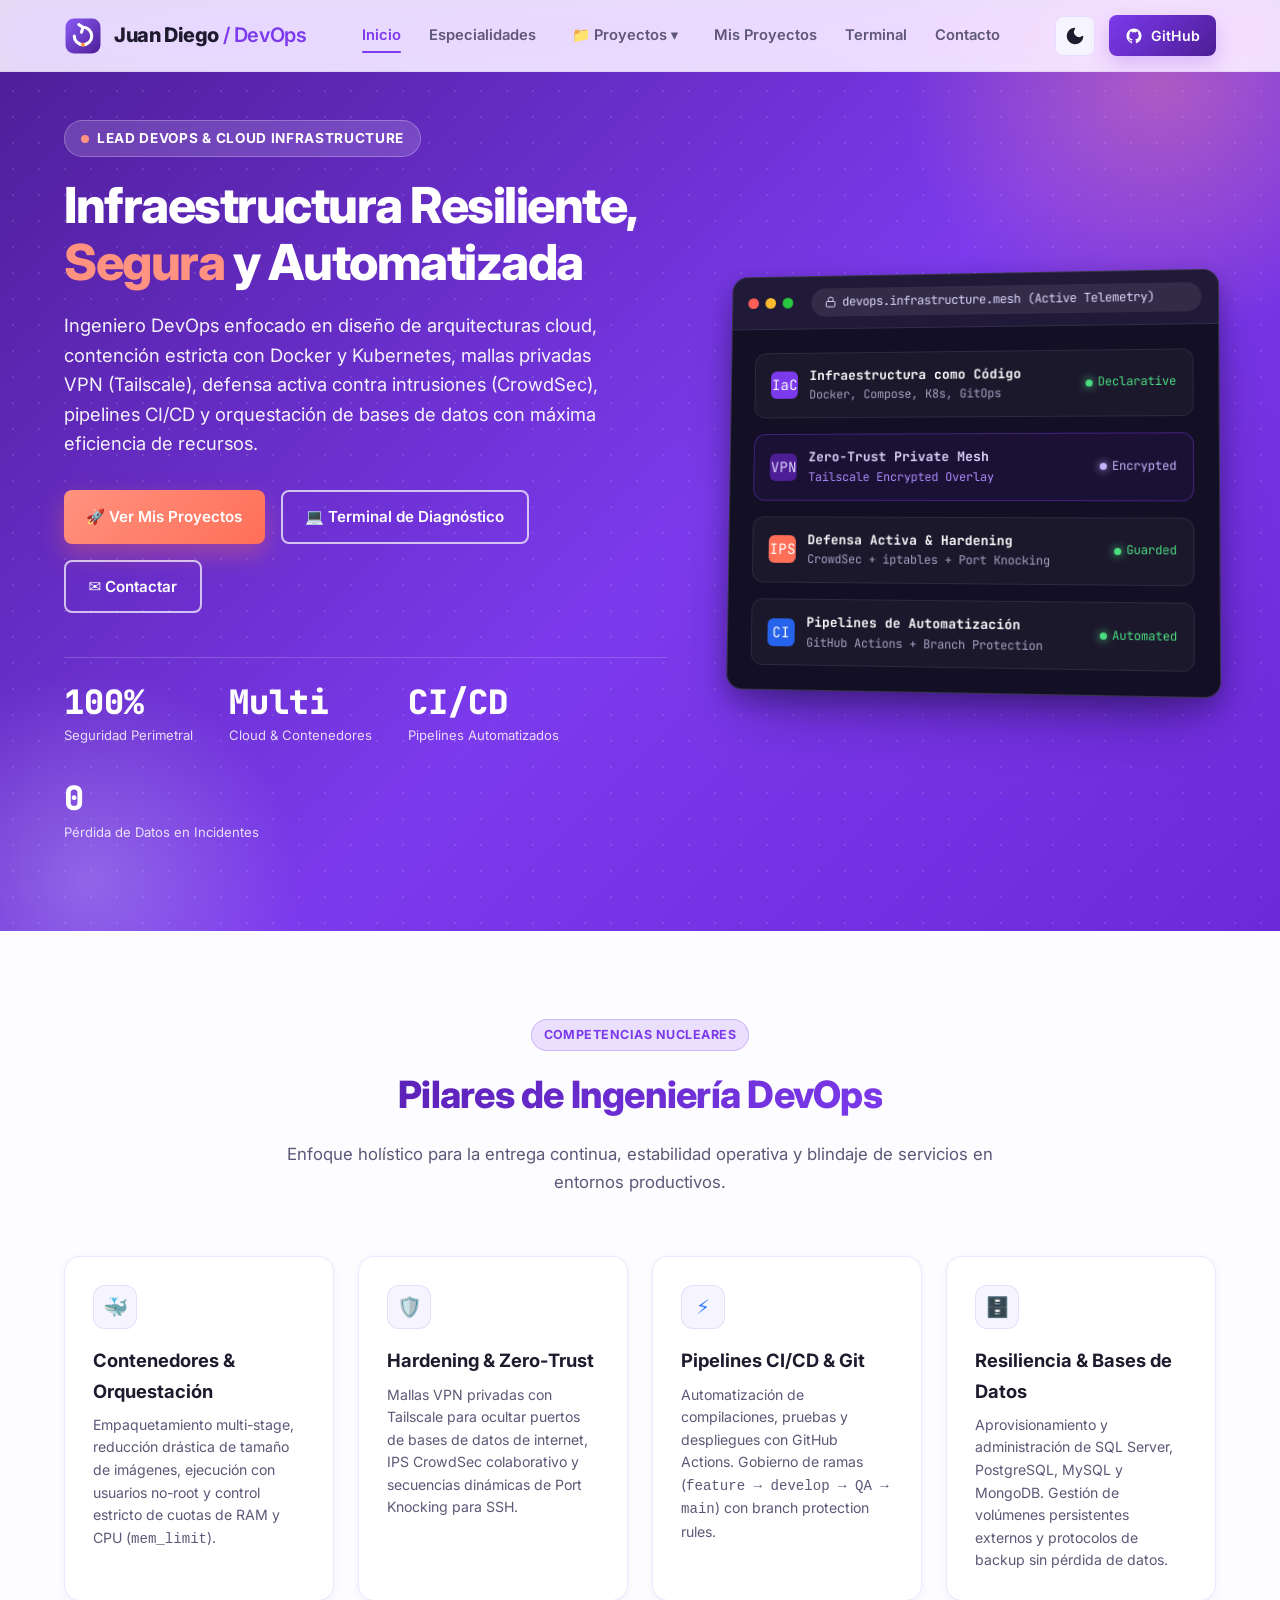
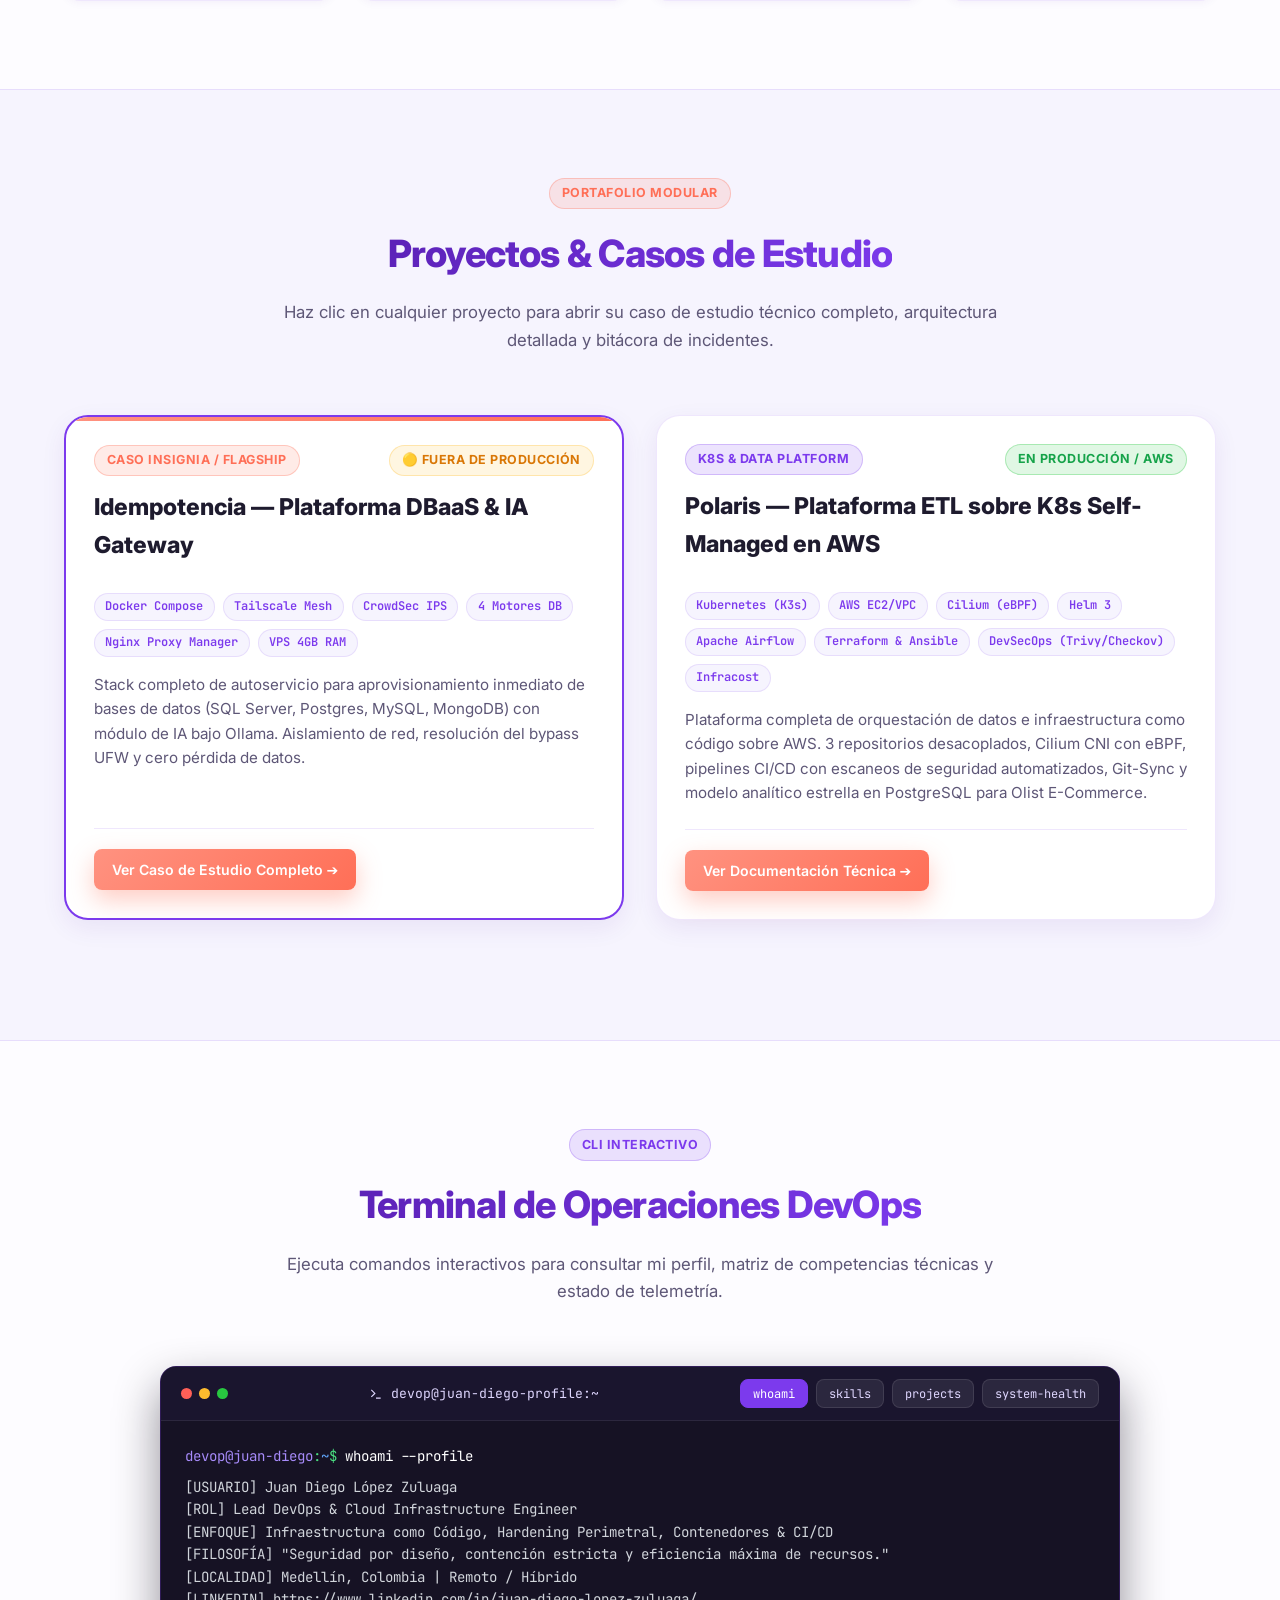
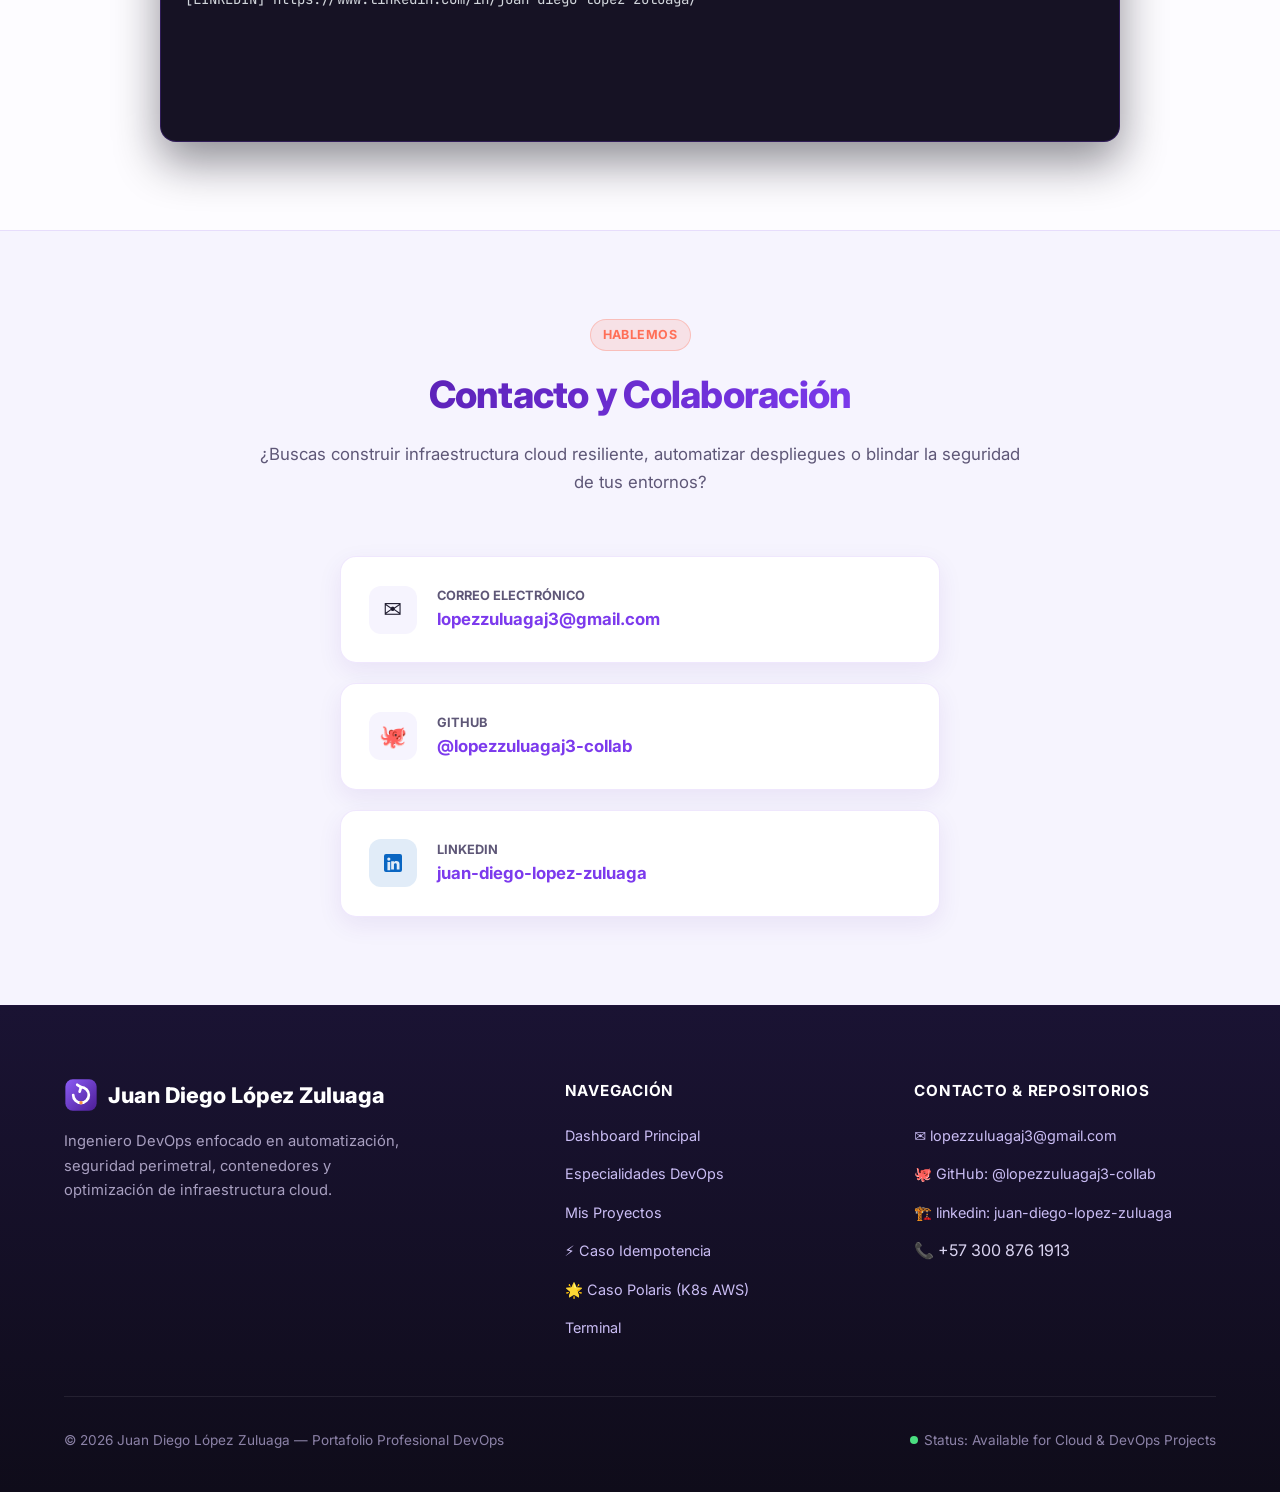
==== index.html @ de71c9d7 "se crea mi portafolio con dos de mis proyectos" ====
<!DOCTYPE html>
<html lang="es" data-theme="light">
<head>
  <meta charset="UTF-8">
  <meta name="viewport" content="width=device-width, initial-scale=1.0">
  <title>Juan Diego López Zuluaga — Portafolio Profesional DevOps & Cloud Infrastructure</title>
  <meta name="description" content="Portafolio profesional de Juan Diego López Zuluaga, Lead DevOps. Arquitectura cloud, hardening perimetral con Tailscale y CrowdSec, orquestación de bases de datos y CI/CD.">
  <meta name="author" content="Juan Diego López Zuluaga">

  <!-- Favicon e Identidad -->
  <link rel="icon" type="image/x-icon" href="./assets/favicon.ico">
  <link rel="icon" type="image/svg+xml" href="./assets/logo.svg">

  <!-- Google Fonts: Inter & JetBrains Mono (mismas fuentes de Idempotencia) -->
  <link rel="preconnect" href="https://fonts.googleapis.com">
  <link rel="preconnect" href="https://fonts.gstatic.com" crossorigin>
  <link href="https://fonts.googleapis.com/css2?family=Inter:wght@400;500;600;700;800&family=JetBrains+Mono:wght@400;500;600;700&display=swap" rel="stylesheet">

  <!-- Hoja de estilos con la identidad visual UI/UX extraída -->
  <link rel="stylesheet" href="./styles.css">
</head>
<body>

  <!-- ==================== NAVBAR GLOBAL ==================== -->
  <header class="navbar">
    <div class="container navbar__inner">
      <a href="#inicio" class="navbar__brand" aria-label="Inicio">
        <img src="./assets/logo.svg" alt="Logo" class="navbar__logo">
        <span>Juan Diego <span style="color:var(--primary); font-weight:600;">/ DevOps</span></span>
      </a>

      <nav class="navbar__nav" id="navbar-nav">
        <a href="#inicio" class="nav__link active">Inicio</a>
        <a href="#especialidades" class="nav__link">Especialidades</a>
        
        <!-- Menú Desplegable de Proyectos -->
        <div class="nav__dropdown">
          <span class="nav__dropdown-toggle" id="projects-dropdown-btn">
            📁 Proyectos ▾
          </span>
          <div class="nav__dropdown-menu">
            <a href="#proyecto-idempotencia" class="nav__dropdown-item">
              <span style="font-size:1.2rem;">⚡</span>
              <div>
                <strong>Idempotencia</strong>
                <small>DBaaS Multi-Motor (Fuera de Producción)</small>
              </div>
            </a>
            <a href="#proyecto-polaris" class="nav__dropdown-item">
              <span style="font-size:1.2rem;">🌟</span>
              <div>
                <strong>Polaris</strong>
                <small>K8s Self-Managed + Cilium + ETL en AWS</small>
              </div>
            </a>
          </div>
        </div>

        <a href="#proyectos-catalogo" class="nav__link">Mis Proyectos</a>
        <a href="#terminal-general" class="nav__link">Terminal</a>
        <a href="#contacto" class="nav__link">Contacto</a>
      </nav>

      <div class="navbar__actions">
        <!-- Conmutador de tema -->
        <button class="theme-toggle" id="theme-toggle-btn" aria-label="Cambiar tema">
          <svg id="theme-icon" viewBox="0 0 24 24" fill="none">
            <path d="M21 12.79A9 9 0 1 1 11.21 3 7 7 0 0 0 21 12.79z" stroke="currentColor" stroke-width="2" stroke-linecap="round" stroke-linejoin="round"/>
          </svg>
        </button>

        <!-- Botón a GitHub -->
        <a href="https://github.com/lopezzuluagaj3-collab" target="_blank" rel="noopener noreferrer" class="button button--primary" style="padding: 0.55rem 1rem; font-size: 0.88rem;">
          <svg width="18" height="18" viewBox="0 0 24 24" fill="currentColor">
            <path fill-rule="evenodd" clip-rule="evenodd" d="M12 2C6.477 2 2 6.484 2 12.017c0 4.425 2.865 8.18 6.839 9.504.5.092.682-.217.682-.483 0-.237-.008-.868-.013-1.703-2.782.605-3.369-1.343-3.369-1.343-.454-1.158-1.11-1.466-1.11-1.466-.908-.62.069-.608.069-.608 1.003.07 1.53 1.032 1.53 1.032.892 1.53 2.341 1.088 2.91.832.092-.647.35-1.088.636-1.338-2.22-.253-4.555-1.113-4.555-4.951 0-1.093.39-1.988 1.029-2.688-.103-.253-.446-1.272.098-2.65 0 0 .84-.27 2.75 1.026A9.564 9.564 0 0112 6.844c.85.004 1.705.115 2.504.337 1.909-1.296 2.747-1.027 2.747-1.027.546 1.379.202 2.398.1 2.651.64.7 1.028 1.595 1.028 2.688 0 3.848-2.339 4.695-4.566 4.943.359.309.678.92.678 1.855 0 1.338-.012 2.419-.012 2.747 0 .268.18.58.688.482A10.019 10.019 0 0022 12.017C22 6.484 17.522 2 12 2z"/>
          </svg>
          GitHub
        </a>

        <!-- Botón Menú Móvil -->
        <button class="mobile-menu-btn" id="mobile-menu-btn" aria-label="Abrir menú">
          <svg width="22" height="22" viewBox="0 0 24 24" fill="none" stroke="currentColor" stroke-width="2">
            <line x1="3" y1="12" x2="21" y2="12"></line>
            <line x1="3" y1="6" x2="21" y2="6"></line>
            <line x1="3" y1="18" x2="21" y2="18"></line>
          </svg>
        </button>
      </div>
    </div>
  </header>

  <!-- ==========================================================================
       VISTA 1: DASHBOARD PRINCIPAL (Limpio, General y Multi-Proyecto)
       ========================================================================== -->
  <div id="view-dashboard" class="view-section active">

    <!-- HERO PRINCIPAL -->
    <section id="inicio" class="hero">
      <span class="blob2"></span>
      <div class="container hero__grid">
        <div class="hero__content">
          <div class="hero__tag-role">
            <span style="display:inline-block; width:8px; height:8px; border-radius:50%; background:#ff9280;"></span>
            Lead DevOps & Cloud Infrastructure
          </div>
          <h1 class="hero__title">
            Infraestructura Resiliente, <span>Segura</span> y Automatizada
          </h1>
          <p class="hero__subtitle">
            Ingeniero DevOps enfocado en diseño de arquitecturas cloud, contención estricta con Docker y Kubernetes, mallas privadas VPN (Tailscale), defensa activa contra intrusiones (CrowdSec), pipelines CI/CD y orquestación de bases de datos con máxima eficiencia de recursos.
          </p>

          <div class="hero__actions">
            <a href="#proyectos-catalogo" class="button button--accent">
              🚀 Ver Mis Proyectos
            </a>
            <a href="#terminal-general" class="button button--outline-invert">
              💻 Terminal de Diagnóstico
            </a>
            <a href="#contacto" class="button button--outline-invert">
              ✉️ Contactar
            </a>
          </div>

          <div class="hero__stats">
            <div class="stat-item">
              <div class="stat-item__number">100%</div>
              <div class="stat-item__label">Seguridad Perimetral</div>
            </div>
            <div class="stat-item">
              <div class="stat-item__number">Multi</div>
              <div class="stat-item__label">Cloud & Contenedores</div>
            </div>
            <div class="stat-item">
              <div class="stat-item__number">CI/CD</div>
              <div class="stat-item__label">Pipelines Automatizados</div>
            </div>
            <div class="stat-item">
              <div class="stat-item__number">0</div>
              <div class="stat-item__label">Pérdida de Datos en Incidentes</div>
            </div>
          </div>
        </div>

        <!-- Mockup Visual de Consola DevOps -->
        <div class="mockup-wrap">
          <div class="mockup-frame">
            <div class="mockup-bar">
              <span class="dot-red"></span>
              <span class="dot-yellow"></span>
              <span class="dot-green"></span>
              <div class="mockup-url">
                <svg width="12" height="12" viewBox="0 0 24 24" fill="none" stroke="currentColor" stroke-width="2"><rect x="3" y="11" width="18" height="11" rx="2" ry="2"></rect><path d="M7 11V7a5 5 0 0 1 10 0v4"></path></svg>
                devops.infrastructure.mesh (Active Telemetry)
              </div>
            </div>
            <div class="mockup-body">
              <div class="topology-card">
                <div class="topology-node">
                  <div class="topology-node__left">
                    <div class="topology-node__icon" style="background:#7c3aed; color:#fff;">IaC</div>
                    <div>
                      <div style="font-weight:700; color:#fff;">Infraestructura como Código</div>
                      <div style="font-size:0.75rem; color:#a89fc0;">Docker, Compose, K8s, GitOps</div>
                    </div>
                  </div>
                  <div class="topology-node__status">
                    <span class="topology-node__status-dot"></span>
                    Declarative
                  </div>
                </div>

                <div class="topology-node" style="border-color: rgba(124, 58, 237, 0.4); background: rgba(124, 58, 237, 0.08);">
                  <div class="topology-node__left">
                    <div class="topology-node__icon" style="background:#4c1d95; color:#ded6fe;">VPN</div>
                    <div>
                      <div style="font-weight:700; color:#ded6fe;">Zero-Trust Private Mesh</div>
                      <div style="font-size:0.75rem; color:#a78bfa;">Tailscale Encrypted Overlay</div>
                    </div>
                  </div>
                  <div class="topology-node__status" style="color:#c4b5fd;">
                    <span class="topology-node__status-dot" style="background:#c4b5fd; box-shadow:0 0 8px #c4b5fd;"></span>
                    Encrypted
                  </div>
                </div>

                <div class="topology-node">
                  <div class="topology-node__left">
                    <div class="topology-node__icon" style="background:#ff6f57; color:#fff;">IPS</div>
                    <div>
                      <div style="font-weight:700; color:#fff;">Defensa Activa & Hardening</div>
                      <div style="font-size:0.75rem; color:#a89fc0;">CrowdSec + iptables + Port Knocking</div>
                    </div>
                  </div>
                  <div class="topology-node__status">
                    <span class="topology-node__status-dot"></span>
                    Guarded
                  </div>
                </div>

                <div class="topology-node">
                  <div class="topology-node__left">
                    <div class="topology-node__icon" style="background:#2563eb; color:#fff;">CI</div>
                    <div>
                      <div style="font-weight:700; color:#fff;">Pipelines de Automatización</div>
                      <div style="font-size:0.75rem; color:#a89fc0;">GitHub Actions + Branch Protection</div>
                    </div>
                  </div>
                  <div class="topology-node__status">
                    <span class="topology-node__status-dot"></span>
                    Automated
                  </div>
                </div>
              </div>
            </div>
          </div>
        </div>
      </div>
    </section>

    <!-- ESPECIALIDADES Y PILARES DEVOPS -->
    <section id="especialidades">
      <div class="container">
        <div class="section-header">
          <div class="section-header__tag">
            <span class="badge badge--primary">Competencias Nucleares</span>
          </div>
          <h2 class="section-header__title">Pilares de Ingeniería DevOps</h2>
          <p class="section-header__desc">
            Enfoque holístico para la entrega continua, estabilidad operativa y blindaje de servicios en entornos productivos.
          </p>
        </div>

        <div class="pillars-grid">
          <!-- Pilar 1 -->
          <div class="pillar-card">
            <div class="pillar-icon">🐳</div>
            <h3 style="font-size:1.15rem; font-weight:700; margin-bottom:0.5rem;">Contenedores & Orquestación</h3>
            <p style="font-size:0.88rem; color:var(--text-muted); line-height:1.6;">
              Empaquetamiento multi-stage, reducción drástica de tamaño de imágenes, ejecución con usuarios no-root y control estricto de cuotas de RAM y CPU (<code>mem_limit</code>).
            </p>
          </div>

          <!-- Pilar 2 -->
          <div class="pillar-card">
            <div class="pillar-icon" style="color:var(--accent);">🛡️</div>
            <h3 style="font-size:1.15rem; font-weight:700; margin-bottom:0.5rem;">Hardening & Zero-Trust</h3>
            <p style="font-size:0.88rem; color:var(--text-muted); line-height:1.6;">
              Mallas VPN privadas con Tailscale para ocultar puertos de bases de datos de internet, IPS CrowdSec colaborativo y secuencias dinámicas de Port Knocking para SSH.
            </p>
          </div>

          <!-- Pilar 3 -->
          <div class="pillar-card">
            <div class="pillar-icon" style="color:#3b82f6;">⚡</div>
            <h3 style="font-size:1.15rem; font-weight:700; margin-bottom:0.5rem;">Pipelines CI/CD & Git</h3>
            <p style="font-size:0.88rem; color:var(--text-muted); line-height:1.6;">
              Automatización de compilaciones, pruebas y despliegues con GitHub Actions. Gobierno de ramas (<code>feature → develop → QA → main</code>) con branch protection rules.
            </p>
          </div>

          <!-- Pilar 4 -->
          <div class="pillar-card">
            <div class="pillar-icon" style="color:#10b981;">🗄️</div>
            <h3 style="font-size:1.15rem; font-weight:700; margin-bottom:0.5rem;">Resiliencia & Bases de Datos</h3>
            <p style="font-size:0.88rem; color:var(--text-muted); line-height:1.6;">
              Aprovisionamiento y administración de SQL Server, PostgreSQL, MySQL y MongoDB. Gestión de volúmenes persistentes externos y protocolos de backup sin pérdida de datos.
            </p>
          </div>
        </div>
      </div>
    </section>

    <!-- CATÁLOGO DE PROYECTOS (Limpio y Modular) -->
    <section id="proyectos-catalogo" style="background: var(--bg-tint); border-top: 1px solid var(--border); border-bottom: 1px solid var(--border);">
      <div class="container">
        <div class="section-header">
          <div class="section-header__tag">
            <span class="badge badge--accent">Portafolio Modular</span>
          </div>
          <h2 class="section-header__title">Proyectos & Casos de Estudio</h2>
          <p class="section-header__desc">
            Haz clic en cualquier proyecto para abrir su caso de estudio técnico completo, arquitectura detallada y bitácora de incidentes.
          </p>
        </div>

        <div class="projects-grid">
          <!-- Proyecto 1: Idempotencia -->
          <div class="card project-card project-card--flagship">
            <div style="display:flex; justify-content:space-between; align-items:center; margin-bottom:0.75rem;">
              <span class="badge badge--accent">Caso Insignia / Flagship</span>
              <span class="badge badge--warning">🟡 Fuera de Producción</span>
            </div>

            <h3 class="project-card__title">Idempotencia — Plataforma DBaaS & IA Gateway</h3>
            
            <div class="project-card__tags">
              <span class="project-tag">Docker Compose</span>
              <span class="project-tag">Tailscale Mesh</span>
              <span class="project-tag">CrowdSec IPS</span>
              <span class="project-tag">4 Motores DB</span>
              <span class="project-tag">Nginx Proxy Manager</span>
              <span class="project-tag">VPS 4GB RAM</span>
            </div>

            <p class="project-card__desc">
              Stack completo de autoservicio para aprovisionamiento inmediato de bases de datos (SQL Server, Postgres, MySQL, MongoDB) con módulo de IA bajo Ollama. Aislamiento de red, resolución del bypass UFW y cero pérdida de datos.
            </p>

            <div class="project-card__footer">
              <a href="#proyecto-idempotencia" class="button button--accent" style="padding:0.55rem 1.1rem; font-size:0.88rem;">
                Ver Caso de Estudio Completo ➔
              </a>
            </div>
          </div>

          <!-- Proyecto 2: Polaris (Kubernetes Self-Managed en AWS) -->
          <div class="card project-card">
            <div style="display:flex; justify-content:space-between; align-items:center; margin-bottom:0.75rem;">
              <span class="badge badge--primary">K8s & Data Platform</span>
              <span class="badge badge--success">En Producción / AWS</span>
            </div>

            <h3 class="project-card__title">Polaris — Plataforma ETL sobre K8s Self-Managed en AWS</h3>
            
            <div class="project-card__tags">
              <span class="project-tag">Kubernetes (K3s)</span>
              <span class="project-tag">AWS EC2/VPC</span>
              <span class="project-tag">Cilium (eBPF)</span>
              <span class="project-tag">Helm 3</span>
              <span class="project-tag">Apache Airflow</span>
              <span class="project-tag">Terraform & Ansible</span>
              <span class="project-tag">DevSecOps (Trivy/Checkov)</span>
              <span class="project-tag">Infracost</span>
            </div>

            <p class="project-card__desc">
              Plataforma completa de orquestación de datos e infraestructura como código sobre AWS. 3 repositorios desacoplados, Cilium CNI con eBPF, pipelines CI/CD con escaneos de seguridad automatizados, Git-Sync y modelo analítico estrella en PostgreSQL para Olist E-Commerce.
            </p>

            <div class="project-card__footer">
              <a href="#proyecto-polaris" class="button button--accent" style="padding:0.55rem 1.1rem; font-size:0.88rem;">
                Ver Documentación Técnica ➔
              </a>
            </div>
          </div>
        </div>
      </div>
    </section>

    <!-- TERMINAL GENERAL DE DIAGNÓSTICO -->
    <section id="terminal-general">
      <div class="container">
        <div class="section-header">
          <div class="section-header__tag">
            <span class="badge badge--primary">CLI Interactivo</span>
          </div>
          <h2 class="section-header__title">Terminal de Operaciones DevOps</h2>
          <p class="section-header__desc">
            Ejecuta comandos interactivos para consultar mi perfil, matriz de competencias técnicas y estado de telemetría.
          </p>
        </div>

        <div class="terminal-wrapper">
          <div class="terminal-header">
            <div class="terminal-header__dots">
              <span style="background:#ff5f57;"></span>
              <span style="background:#febc2e;"></span>
              <span style="background:#28c840;"></span>
            </div>
            <div class="terminal-header__title">
              <svg width="14" height="14" viewBox="0 0 24 24" fill="none" stroke="currentColor" stroke-width="2"><polyline points="4 17 10 11 4 5"></polyline><line x1="12" y1="19" x2="20" y2="19"></line></svg>
              devop@juan-diego-profile:~
            </div>
            <div class="terminal-header__actions">
              <button class="terminal-btn gen-term-btn active" data-cmd="whoami">whoami</button>
              <button class="terminal-btn gen-term-btn" data-cmd="skills">skills</button>
              <button class="terminal-btn gen-term-btn" data-cmd="projects">projects</button>
              <button class="terminal-btn gen-term-btn" data-cmd="health">system-health</button>
            </div>
          </div>

          <div class="terminal-body">
            <div class="terminal-prompt">
              <span class="user">devop@juan-diego</span>:<span class="path">~</span>$ <span id="gen-terminal-cmd" style="color:#fff;"></span>
            </div>
            <div class="terminal-output" id="gen-terminal-output">
              Cargando perfil...
            </div>
          </div>
        </div>
      </div>
    </section>

    <!-- SECCIÓN CONTACTO -->
    <section id="contacto" style="background: var(--bg-tint); border-top: 1px solid var(--border);">
      <div class="container">
        <div class="section-header">
          <div class="section-header__tag">
            <span class="badge badge--accent">Hablemos</span>
          </div>
          <h2 class="section-header__title">Contacto y Colaboración</h2>
          <p class="section-header__desc">
            ¿Buscas construir infraestructura cloud resiliente, automatizar despliegues o blindar la seguridad de tus entornos?
          </p>
        </div>

        <div style="max-width:600px; margin:0 auto; display:flex; flex-direction:column; gap:1.25rem;">
          <div class="card" style="display:flex; align-items:center; gap:1.25rem;">
            <div style="width:48px; height:48px; border-radius:12px; background:var(--bg-tint); display:flex; align-items:center; justify-content:center; font-size:1.4rem;">
              ✉️
            </div>
            <div>
              <div style="font-size:0.8rem; color:var(--text-muted); font-weight:700; text-transform:uppercase;">Correo Electrónico</div>
              <a href="mailto:lopezzuluagaj3@gmail.com" style="font-weight:700; color:var(--primary); font-size:1.05rem;">
                lopezzuluagaj3@gmail.com
              </a>
            </div>
          </div>

          <div class="card" style="display:flex; align-items:center; gap:1.25rem;">
            <div style="width:48px; height:48px; border-radius:12px; background:var(--bg-tint); display:flex; align-items:center; justify-content:center; font-size:1.4rem;">
              🐙
            </div>
            <div>
              <div style="font-size:0.8rem; color:var(--text-muted); font-weight:700; text-transform:uppercase;">GitHub</div>
              <a href="https://github.com/lopezzuluagaj3-collab" target="_blank" rel="noopener noreferrer" style="font-weight:700; color:var(--primary); font-size:1.05rem;">
                @lopezzuluagaj3-collab
              </a>
            </div>
          </div>

          <div class="card" style="display:flex; align-items:center; gap:1.25rem;">
            <div style="width:48px; height:48px; border-radius:12px; background:rgba(10,102,194,0.12); display:flex; align-items:center; justify-content:center; color:#0a66c2;">
              <svg width="24" height="24" viewBox="0 0 24 24" fill="currentColor">
                <path d="M19 3a2 2 0 0 1 2 2v14a2 2 0 0 1-2 2H5a2 2 0 0 1-2-2V5a2 2 0 0 1 2-2h14m-.5 15.5v-5.3a3.26 3.26 0 0 0-3.26-3.26c-.85 0-1.84.52-2.28 1.3v-1.11h-2.79v8.37h2.79v-4.93c0-.77.62-1.4 1.39-1.4a1.4 1.4 0 0 1 1.4 1.4v4.93h2.75M6.46 10.9v8.37H9.2V10.9H6.46M7.83 6.45a1.6 1.6 0 0 0-1.6 1.6 1.6 1.6 0 0 0 1.6 1.6 1.6 1.6 0 0 0 1.6-1.6 1.6 1.6 0 0 0-1.6-1.6z"/>
              </svg>
            </div>
            <div>
              <div style="font-size:0.8rem; color:var(--text-muted); font-weight:700; text-transform:uppercase;">LinkedIn</div>
              <a href="https://www.linkedin.com/in/juan-diego-lopez-zuluaga/" target="_blank" rel="noopener noreferrer" style="font-weight:700; color:var(--primary); font-size:1.05rem;">
                juan-diego-lopez-zuluaga
              </a>
            </div>
          </div>
        </div>
      </div>
    </section>

  </div>

  <!-- ==========================================================================
       VISTA 2: VISOR DE DOCUMENTACIÓN TÉCNICA OFICIAL (ESTILO DOCUSAURUS)
       Idéntico a la documentación de Idempotencia (Sidebar, Acordeones, Breadcrumbs)
       ========================================================================== -->
  <div id="view-proyecto-idempotencia" class="view-section project-view">
    <div class="doc-viewer">

      <!-- NAVBAR SUPERIOR ESTILO DOCUSAURUS -->
      <nav class="doc-navbar">
        <div style="display:flex; align-items:center; gap:1.25rem;">
          <a href="#inicio" class="doc-back-link" title="Regresar al Dashboard Principal">
            ← Volver al Portafolio
          </a>
          <div class="doc-navbar__brand">
            <img src="./assets/logo.svg" alt="Logo">
            <span>idempotencia</span>
          </div>
        </div>

        <div class="doc-navbar__nav">
          <span class="doc-navbar__item" style="opacity:0.6; cursor:default;">Manual de Usuario</span>
          <span class="doc-navbar__item" style="opacity:0.6; cursor:default;">Frontend</span>
          <span class="doc-navbar__item" style="opacity:0.6; cursor:default;">Backend</span>
          <span class="doc-navbar__item active">DevOps</span>
          <span class="doc-navbar__item" style="opacity:0.6; cursor:default;">IA</span>
        </div>

        <div class="doc-navbar__actions">
          <a href="https://github.com/devsanbox-celula-idempotencia/idempotencia-documentacion" target="_blank" rel="noopener noreferrer" class="doc-navbar__item" style="display:flex; align-items:center; gap:0.35rem;">
            GitHub ↗
          </a>
          <button class="theme-toggle" aria-label="Cambiar tema">
            <span class="theme-icon-slot">
              <svg viewBox="0 0 24 24" fill="none" width="18" height="18">
                <path d="M21 12.79A9 9 0 1 1 11.21 3 7 7 0 0 0 21 12.79z" stroke="currentColor" stroke-width="2" stroke-linecap="round" stroke-linejoin="round"/>
              </svg>
            </span>
          </button>
        </div>
      </nav>

      <!-- CONTENEDOR PRINCIPAL DE 2 COLUMNAS -->
      <div class="doc-container">

        <!-- BARRA LATERAL IZQUIERDA (SIDEBAR CON ACORDEÓN) -->
        <aside class="doc-sidebar">
          <div class="doc-sidebar__title">
            <span>Idempotencia Docs</span>
            <span class="badge badge--warning" style="font-size:0.65rem; padding:0.15rem 0.45rem;">Fuera de Producción</span>
          </div>

          <div class="doc-sidebar__category" id="doc-category-box">
            <button class="doc-sidebar__category-btn" id="doc-category-toggle" type="button">
              <span>☁️ Documentación Técnica</span>
              <svg class="doc-sidebar__chevron" viewBox="0 0 24 24" fill="none" stroke="currentColor" stroke-width="2.5">
                <polyline points="6 9 12 15 18 9"></polyline>
              </svg>
            </button>

            <ul class="doc-sidebar__list">
              <li><a class="doc-sidebar__link active" data-doc-target="resumen-general">Resumen general</a></li>
              <li><a class="doc-sidebar__link" data-doc-target="firewall">Firewall</a></li>
              <li><a class="doc-sidebar__link" data-doc-target="acceso-remoto">Acceso remoto</a></li>
              <li><a class="doc-sidebar__link" data-doc-target="github">GitHub / control de versiones</a></li>
              <li><a class="doc-sidebar__link" data-doc-target="servicios">Servicios desplegados</a></li>
              <li><a class="doc-sidebar__link" data-doc-target="bases-datos">Bases de datos</a></li>
              <li><a class="doc-sidebar__link" data-doc-target="monitoreo">Monitoreo y seguridad activa</a></li>
              <li><a class="doc-sidebar__link" data-doc-target="incidentes">Incidentes resueltos</a></li>
              <li><a class="doc-sidebar__link" data-doc-target="backups">Backups y persistencia</a></li>
              <li><a class="doc-sidebar__link" data-doc-target="pendientes">Pendientes abiertos</a></li>
              <li><a class="doc-sidebar__link" data-doc-target="kubernetes">Kubernetes</a></li>
              <li><a class="doc-sidebar__link" data-doc-target="lecciones">Lecciones operativas</a></li>
            </ul>
          </div>
        </aside>

        <!-- CONTENIDO PRINCIPAL DE LA DOCUMENTACIÓN -->
        <main class="doc-main">

          <!-- MIGAS DE PAN (BREADCRUMBS) -->
          <nav class="doc-breadcrumbs" aria-label="breadcrumbs">
            <span style="cursor:pointer;" onclick="switchDocSection('resumen-general')">🏠</span>
            <span>›</span>
            <span>☁️ Documentación Técnica</span>
            <span>›</span>
            <span class="doc-breadcrumbs__pill" id="doc-breadcrumb-current">Resumen general</span>
          </nav>

          <!-- 1. RESUMEN GENERAL (Idéntico a la imagen) -->
          <article id="doc-art-resumen-general" class="doc-article active">
            <h1 class="doc-article__title">1. Resumen general</h1>

            <div class="doc-alert doc-alert--warning" style="margin-bottom: 1.5rem;">
              <span class="doc-alert__icon">⚠️</span>
              <div class="doc-alert__body">
                <strong>Estado del Proyecto: Fuera de Producción / Archivado.</strong> La infraestructura activa fue desmantelada al concluir el ciclo de evaluación y entrega; esta documentación preserva la arquitectura, decisiones de hardening y bitácora técnica de lecciones aprendidas.
              </div>
            </div>
            
            <p>
              VPS única (4 GB de RAM) alojando el stack completo del proyecto <strong>Idempotencia</strong>: un producto <strong>gestor de bases de datos</strong> para usuarios finales (por eso corren 4 motores de DB). Incluye frontend, backend (producción y QA), y cuatro bases de datos, todo detrás de Nginx Proxy Manager (NPM) con SSL de Let's Encrypt. El acceso administrativo (SSH, bases de datos, paneles internos) está cerrado al público y se gestiona mediante <strong>Tailscale</strong> (VPN privada) y <strong>port knocking</strong>.
            </p>

            <p>
              <strong>IP pública de la VPS:</strong> <code>46.224.101.88</code> &nbsp;&nbsp; <strong>IP privada (Tailscale) de la VPS:</strong> <code>100.99.206.50</code>
            </p>

            <p>
              <strong>Modelo de producto:</strong> los usuarios finales de Idempotencia necesitarán conectar sus propias herramientas externas (Airflow, DBeaver, etc.) directamente a bases de datos gestionadas, con credenciales propias — no solo a través de la app web. Esto implica que, a futuro, algunos puertos de base de datos deberán exponerse de forma controlada (ver <a href="javascript:void(0)" onclick="switchDocSection('pendientes')" style="color:var(--primary); font-weight:600;">Pendientes abiertos</a>).
            </p>
          </article>

          <!-- 2. FIREWALL -->
          <article id="doc-art-firewall" class="doc-article">
            <h1 class="doc-article__title">2. Firewall — estado actual y hallazgo crítico</h1>

            <h2>2.1 Hallazgo de seguridad: Docker bypassea ufw</h2>
            <p>
              Se descubrió que <strong>Docker inyecta sus propias reglas en <code>iptables</code></strong> (cadenas <code>DOCKER</code> / <code>FORWARD</code>) al publicar un puerto con <code>ports: "0.0.0.0:PUERTO:PUERTO"</code> en un <code>docker-compose.yml</code>. Estas reglas son independientes de <code>ufw</code> y se evalúan aparte — por lo que <strong>un puerto podía estar públicamente accesible desde internet aunque <code>ufw status</code> no mostrara ninguna regla <code>ALLOW</code> para él</strong>. Es un conflicto conocido entre Docker y ufw.
            </p>
            <p>
              Esto se confirmó como la causa de un ataque de fuerza bruta real detectado contra el usuario <code>sa</code> de SQL Server, pese a que el diseño original asumía que ese puerto ya estaba restringido solo a Tailscale.
            </p>

            <h3>Método de verificación en 3 capas (auditoría obligatoria ante dudas de exposición):</h3>
            <pre><code>docker ps                                          # qué publica Docker
sudo ss -tulnp                                      # qué escucha realmente el host
timeout 2 bash -c "echo > /dev/tcp/46.224.101.88/&lt;puerto&gt;" &amp;&amp; echo "ABIERTO" || echo "cerrado"</code></pre>

            <h2>2.2 Patrón de corrección aplicado</h2>
            <p>En cada <code>docker-compose.yml</code> afectado, cambiar:</p>
            <pre><code># Inseguro:
ports:
  - "0.0.0.0:PUERTO:PUERTO"

# Corregido y aislado:
ports:
  - "100.99.206.50:PUERTO:PUERTO"   # solo accesible vía Tailscale</code></pre>
            <p>
              Y recrear con: <code>docker compose up -d --force-recreate &lt;servicio&gt;</code>. Esto <strong>no</strong> afecta la comunicación interna entre contenedores (que usa el nombre de contenedor sobre la red Docker <code>red-proxy</code>, no el binding público), ni requiere tocar volúmenes.
            </p>

            <h2>2.3 Estado de cada puerto (snapshot actual)</h2>
            <table>
              <thead>
                <tr>
                  <th>Puerto</th>
                  <th>Servicio</th>
                  <th>Binding</th>
                  <th>Estado</th>
                </tr>
              </thead>
              <tbody>
                <tr>
                  <td><code>22</code></td>
                  <td>SSH</td>
                  <td>público, restringido con Port Knocking</td>
                  <td>✅ Controlado</td>
                </tr>
                <tr>
                  <td><code>80</code></td>
                  <td>NPM (HTTP)</td>
                  <td>público (0.0.0.0)</td>
                  <td>✅ Correcto (tráfico real)</td>
                </tr>
                <tr>
                  <td><code>443</code></td>
                  <td>NPM (HTTPS)</td>
                  <td>público (0.0.0.0)</td>
                  <td>✅ Correcto (tráfico real)</td>
                </tr>
                <tr>
                  <td><code>81</code></td>
                  <td>NPM panel admin</td>
                  <td><code>100.99.206.50</code> (Tailscale only)</td>
                  <td>✅ Cerrado a internet</td>
                </tr>
                <tr>
                  <td><code>1433</code></td>
                  <td>SQL Server</td>
                  <td><code>100.99.206.50</code> (Tailscale only)</td>
                  <td>✅ Cerrado a internet</td>
                </tr>
                <tr>
                  <td><code>5432</code></td>
                  <td>PostgreSQL</td>
                  <td><code>100.99.206.50</code> (Tailscale only)</td>
                  <td>✅ Cerrado a internet</td>
                </tr>
                <tr>
                  <td><code>3306</code></td>
                  <td>MySQL</td>
                  <td><code>100.99.206.50</code> (Tailscale only)</td>
                  <td>✅ Cerrado a internet</td>
                </tr>
                <tr>
                  <td><code>27017</code></td>
                  <td>MongoDB</td>
                  <td><code>100.99.206.50</code> (Tailscale only)</td>
                  <td>✅ Cerrado a internet</td>
                </tr>
                <tr>
                  <td><code>9000</code></td>
                  <td>Portainer</td>
                  <td><code>100.99.206.50</code> (Tailscale only)</td>
                  <td>✅ Correcto desde instalación</td>
                </tr>
                <tr>
                  <td><code>8090, 6060</code></td>
                  <td>CrowdSec (LAPI/métricas)</td>
                  <td><code>127.0.0.1</code></td>
                  <td>✅ No expuesto</td>
                </tr>
                <tr>
                  <td><code>5555</code></td>
                  <td>idempotencia-backend (prod)</td>
                  <td>interno en red Docker (sin publicar)</td>
                  <td>✅ No expuesto</td>
                </tr>
              </tbody>
            </table>

            <h2>2.4 Hardening base del sistema</h2>
            <ul>
              <li><code>PermitRootLogin no</code>, <code>PasswordAuthentication no</code> (solo login por llave SSH Ed25519/RSA).</li>
              <li>Usuario dedicado <code>devop</code> con permisos sudo controlados.</li>
              <li><code>fail2ban</code> activo (jail <code>sshd</code>).</li>
              <li><strong>CrowdSec</strong> instalado como capa de detección y bloqueo activo en kernel.</li>
              <li><code>unattended-upgrades</code> instalado para parches automáticos de seguridad.</li>
            </ul>
          </article>

          <!-- 3. ACCESO REMOTO -->
          <article id="doc-art-acceso-remoto" class="doc-article">
            <h1 class="doc-article__title">3. Acceso remoto</h1>

            <h2>3.1 SSH — Port knocking</h2>
            <p>El puerto 22 permanece cerrado por defecto en el firewall. Para conectarse:</p>
            <ol>
              <li>
                Se ejecuta el script PowerShell (<code>conectar.ps1</code>) que:
                <ul>
                  <li>Envía una secuencia de paquetes TCP a los puertos <code>7000, 8000, 9000</code> para abrir el 22.</li>
                  <li>Lanza automáticamente la sesión SSH con llave privada autorizada.</li>
                  <li>En segundo plano, tras un tiempo de espera configurable (15s), envía otra secuencia (<code>6000, 5000, 4000</code>) para volver a cerrar el puerto en iptables — sin interrumpir la sesión establecida.</li>
                </ul>
              </li>
              <li>Cada miembro del equipo con acceso requiere su propia llave autorizada en <code>~/.ssh/authorized_keys</code> de la VPS.</li>
            </ol>

            <h2>3.2 Tailscale — red privada del equipo</h2>
            <ul>
              <li>Tailnet bajo la cuenta de administración de Juan (<code>lopezzuluagaj3@gmail.com</code>).</li>
              <li>Dispositivos conectados: VPS (<code>idempotencia</code>, IP privada <code>100.99.206.50</code>), PC de Juan (<code>pcjuandiego</code>) y PC de Santiago Botero (<code>santi</code>).</li>
              <li>Utilizado para acceder de forma privada a: las 4 bases de datos, el panel de NPM (<code>:81</code>) y Portainer (<code>:9000</code>).</li>
            </ul>
          </article>

          <!-- 4. GITHUB / CONTROL DE VERSIONES -->
          <article id="doc-art-github" class="doc-article">
            <h1 class="doc-article__title">4. GitHub / control de versiones</h1>

            <h2>4.1 Organización</h2>
            <p>Organización dedicada donde solo el rol DevOps (Juan) cuenta con privilegios administrativos.</p>

            <h2>4.2 Estrategia de ramas</h2>
            <pre><code>feature/* ──► develop ──► QA ──► main</code></pre>
            <ul>
              <li><strong>main:</strong> producción, desplegada automáticamente en la VPS vía GitHub Actions.</li>
              <li><strong>QA:</strong> ambiente de pruebas también desplegado en la VPS en puertos dedicados.</li>
              <li>Solo los roles <strong>QA</strong> y <strong>DevOps</strong> tienen permiso de push/merge a <code>main</code> y <code>QA</code>.</li>
            </ul>

            <h2>4.3 Branch protection rules</h2>
            <ul>
              <li>Pull request obligatorio antes de mergear.</li>
              <li>Restricción de push y merge limitada al team <code>qa-devop</code>.</li>
              <li>Bloqueo estricto de force-push y eliminación de ramas críticas.</li>
            </ul>
          </article>

          <!-- 5. SERVICIOS DESPLEGADOS -->
          <article id="doc-art-servicios" class="doc-article">
            <h1 class="doc-article__title">5. Servicios desplegados</h1>
            <p>Todos corren bajo Docker Compose, conectados a la red externa compartida <code>red-proxy</code>.</p>

            <table>
              <thead>
                <tr>
                  <th>Servicio</th>
                  <th>Contenedor</th>
                  <th>Dominio / Puerto</th>
                  <th>Puerto interno</th>
                </tr>
              </thead>
              <tbody>
                <tr>
                  <td>Frontend (prod)</td>
                  <td><code>idempotencia-frontend</code></td>
                  <td>idempotencia.andrescortes.dev</td>
                  <td>80</td>
                </tr>
                <tr>
                  <td>Backend (prod)</td>
                  <td><code>idempotencia-backend</code></td>
                  <td>api.idempotencia.andrescortes.dev</td>
                  <td>5555</td>
                </tr>
                <tr>
                  <td>Nginx Proxy Manager</td>
                  <td><code>nginx-proxy-manager</code></td>
                  <td>panel en <code>100.99.206.50:81</code></td>
                  <td>81</td>
                </tr>
                <tr>
                  <td>Portainer CE</td>
                  <td><code>portainer</code></td>
                  <td><code>100.99.206.50:9000</code></td>
                  <td>9000</td>
                </tr>
              </tbody>
            </table>

            <h2>5.1 Frontend</h2>
            <p>Build multi-stage: Node 20-alpine (build) + Nginx 1.27-alpine (serve estático). <code>mem_limit: 256m</code>, <code>cpus: 0.5</code>. CI/CD automatizado en GitHub Actions.</p>

            <h2>5.2 Backend (.NET 10)</h2>
            <p>Dockerfile multi-stage (SDK 10.0 → ASP.NET runtime 10.0), usuario no-root <code>app</code>. <code>appsettings.json</code> montado en modo solo lectura (<code>:ro</code>). Connection strings estrictamente por nombre de contenedor (<code>Server=idempotencia-sqlserver</code>).</p>
          </article>

          <!-- 6. BASES DE DATOS -->
          <article id="doc-art-bases-datos" class="doc-article">
            <h1 class="doc-article__title">6. Bases de datos</h1>
            <p>Las cuatro bases de datos comparten el mismo patrón de seguridad: publicadas únicamente sobre la IP de Tailscale (<code>100.99.206.50:PUERTO</code>), nunca sobre <code>0.0.0.0</code>.</p>

            <table>
              <thead>
                <tr>
                  <th>Motor</th>
                  <th>Contenedor</th>
                  <th>Puerto</th>
                  <th>Notas</th>
                </tr>
              </thead>
              <tbody>
                <tr>
                  <td>SQL Server 2022</td>
                  <td><code>idempotencia-sqlserver</code></td>
                  <td>1433</td>
                  <td>Base principal (<code>master</code>) — Procedimientos de negocio</td>
                </tr>
                <tr>
                  <td>PostgreSQL 16</td>
                  <td><code>idempotencia-postgres</code></td>
                  <td>5432</td>
                  <td>Base <code>main</code> — Provisioning clientes</td>
                </tr>
                <tr>
                  <td>MySQL 8.4</td>
                  <td><code>idempotencia-mysql</code></td>
                  <td>3306</td>
                  <td>Base <code>main</code> — Caching SHA2 Password</td>
                </tr>
                <tr>
                  <td>MongoDB 7</td>
                  <td><code>idempotencia-mongodb</code></td>
                  <td>27017</td>
                  <td>Auth database: <code>admin</code></td>
                </tr>
              </tbody>
            </table>

            <p>Todos los motores cuentan con <code>mem_limit: 512m</code>, <code>cpus: 0.5</code> y rotación estricta de logs (<code>max-size: 10m</code>).</p>
          </article>

          <!-- 7. MONITOREO Y SEGURIDAD -->
          <article id="doc-art-monitoreo" class="doc-article">
            <h1 class="doc-article__title">7. Monitoreo y seguridad activa</h1>

            <h2>7.1 CrowdSec</h2>
            <p>Instalado nativo en el host con el bouncer <code>crowdsec-firewall-bouncer-iptables</code>. Colecciones activas: <code>linux</code>, <code>sshd</code> y <code>nginx</code>.</p>
            <p>API local reubicada en <code>127.0.0.1:8090</code> para evitar conflictos de puerto con el frontend. Ingesta de logs de Nginx Proxy Manager declarada en <code>/etc/crowdsec/acquis.d/nginx.yaml</code>.</p>

            <h2>7.2 Portainer</h2>
            <p>Dashboard visual para telemetría de CPU y RAM en tiempo real, reinicio de contenedores y lectura de logs sin depender de SSH.</p>
          </article>

          <!-- 8. INCIDENTES RESUELTOS -->
          <article id="doc-art-incidentes" class="doc-article">
            <h1 class="doc-article__title">8. Incidentes resueltos (bitácora)</h1>

            <h2>8.1 Error 500 en /auth/register — connection string con IP pública</h2>
            <p><strong>Síntoma:</strong> Timeout de conexión SQL (<code>SqlException</code>) al registrar un usuario.</p>
            <p><strong>Causa:</strong> La connection string apuntaba a <code>Server=46.224.101.88</code> en vez de <code>Server=idempotencia-sqlserver</code>, cayendo en un bloqueo por hairpin NAT.</p>
            <p><strong>Solución:</strong> Corregir el servidor al nombre del contenedor en la red Docker. Conexión restablecida de inmediato con latencia &lt;1ms.</p>

            <h2>8.2 Volumen duplicado de SQL Server al recrear el contenedor</h2>
            <p><strong>Síntoma:</strong> Al aplicar <code>--force-recreate</code>, Docker creó un nuevo volumen vacío ocultando los datos reales por discrepancia en el nombre de la carpeta.</p>
            <p><strong>Solución:</strong> Backup preventivo inmediato vía T-SQL (<code>.bak</code>), extracción de los 8 procedimientos almacenados, purga del volumen vacío y declaración explícita de volumen externo:</p>
            <pre><code>volumes:
  sqlserver-data:
    external: true
    name: idempotencia-db_sqlserver-data</code></pre>
            <p>Resultado: <strong>Cero pérdida de datos</strong>.</p>

            <h2>8.3 appsettings.json montado como directorio</h2>
            <p>Docker crea un directorio si el archivo no existe en el momento del primer bind mount. Corregido eliminando la imagen y reconstruyendo con <code>docker compose build --no-cache</code>.</p>

            <h2>8.4 Permisos del appsettings.json (chmod 600 vs 644)</h2>
            <p>El proceso dentro del contenedor corre como usuario no-root <code>app</code>. Un permiso 600 bloqueaba su lectura. Se ajustó a <code>644</code> montado como solo lectura.</p>
          </article>

          <!-- 9. BACKUPS Y PERSISTENCIA -->
          <article id="doc-art-backups" class="doc-article">
            <h1 class="doc-article__title">9. Backups y persistencia</h1>
            <p><strong>Respaldos realizados (ad-hoc):</strong></p>
            <ul>
              <li>Backup completo de SQL Server (<code>.bak</code>) en <code>/home/devop/idempotencia-db-sqlserver/</code>.</li>
              <li>Exportación de stored procedures de negocio en texto plano (<code>sps_backup.sql</code>).</li>
            </ul>
            <p>Se encuentra planificada la automatización de respaldos periódicos vía cron para los 4 motores hacia almacenamiento externo.</p>
          </article>

          <!-- 10. PENDIENTES ABIERTOS -->
          <article id="doc-art-pendientes" class="doc-article">
            <h1 class="doc-article__title">10. Pendientes abiertos</h1>
            <ul>
              <li><strong>Alta prioridad:</strong> Parametrizar la IP de Tailscale vía secrets y cerrar puertos de QA al exterior.</li>
              <li><strong>Media prioridad:</strong> Backups automatizados recurrentes y persistencia de DataProtection Keys.</li>
              <li><strong>Mediano plazo:</strong> Migrar la lógica de negocio de la base <code>master</code> a una base de datos dedicada (<code>idempotencia_app</code>).</li>
            </ul>
          </article>

          <!-- 11. KUBERNETES -->
          <article id="doc-art-kubernetes" class="doc-article">
            <h1 class="doc-article__title">11. Kubernetes — evaluado y descartado por ahora</h1>
            <p>
              Se evaluó migrar los contenedores a Kubernetes (k3s). Conclusión técnica: <strong>no es viable en el servidor actual</strong>. La VPS es un solo nodo físico de 4 GB de RAM, y K8s consume entre 1.0 y 1.4 GB únicamente para su plano de control (API server, etcd, kubelet) sin aportar tolerancia a fallos entre máquinas.
            </p>
            <p>
              Se continuará con Docker Compose optimizado y se reevaluará Kubernetes gestionado solo si el proyecto escala a múltiples servidores físicos.
            </p>
          </article>

          <!-- 12. LECCIONES OPERATIVAS -->
          <article id="doc-art-lecciones" class="doc-article">
            <h1 class="doc-article__title">12. Lecciones operativas (referencia rápida)</h1>
            <ul>
              <li><strong>Docker bypassea ufw</strong> al publicar puertos: verificar siempre con <code>ss -tulnp</code> y pruebas TCP reales.</li>
              <li>Las cadenas de conexión dentro de contenedores deben usar siempre el <strong>nombre del contenedor</strong>, nunca IPs públicas.</li>
              <li>Antes de un <code>--force-recreate</code> con datos persistentes, verificar con <code>docker inspect</code> cuál es el volumen en uso y declararlo <code>external: true</code>.</li>
              <li>Un contenedor en estado "Up" no garantiza servicio: validar con logs y pruebas de conexión internas.</li>
            </ul>
          </article>

          <!-- PAGINACIÓN ANTERIOR / SIGUIENTE ESTILO DOCUSAURUS -->
          <div class="doc-pagination">
            <div class="doc-pagination__card prev" id="doc-pag-prev" style="visibility:hidden;">
              <span class="doc-pagination__label">Anterior</span>
              <span class="doc-pagination__title">« </span>
            </div>
            <div class="doc-pagination__card next" id="doc-pag-next">
              <span class="doc-pagination__label">Siguiente</span>
              <span class="doc-pagination__title">Firewall »</span>
            </div>
          </div>

        </main>
      </div>

    </div>
  </div>

  <!-- ==========================================================================
       VISTA 3: VISOR DE DOCUMENTACIÓN TÉCNICA OFICIAL (POLARIS - K8S & AWS)
       Documentación técnica completa: Infraestructura AWS, Plataforma K8s y Datos ETL
       ========================================================================== -->
  <div id="view-proyecto-polaris" class="view-section project-view">
    <div class="doc-viewer">

      <!-- NAVBAR SUPERIOR ESTILO DOCUSAURUS -->
      <nav class="doc-navbar">
        <div style="display:flex; align-items:center; gap:1.25rem;">
          <a href="#inicio" class="doc-back-link" title="Regresar al Dashboard Principal">
            ← Volver al Portafolio
          </a>
          <div class="doc-navbar__brand">
            <span style="font-size:1.4rem;">🌟</span>
            <span>polaris</span>
          </div>
        </div>

        <div class="doc-navbar__nav">
          <span class="doc-navbar__item" style="opacity:0.6; cursor:default;">Manual de Usuario</span>
          <span class="doc-navbar__item active" id="polaris-nav-tab-infra">Infraestructura (AWS)</span>
          <span class="doc-navbar__item" id="polaris-nav-tab-plat">Plataforma (K8s)</span>
          <span class="doc-navbar__item" id="polaris-nav-tab-datos">Datos (Airflow)</span>
        </div>

        <div class="navbar__actions">
          <button class="theme-toggle" aria-label="Cambiar tema">
            <svg class="theme-icon-slot" viewBox="0 0 24 24" fill="none" width="18" height="18">
              <path d="M21 12.79A9 9 0 1 1 11.21 3 7 7 0 0 0 21 12.79z" stroke="currentColor" stroke-width="2"/>
            </svg>
          </button>
        </div>
      </nav>

      <!-- LAYOUT DOCS: BARRA LATERAL + CONTENIDO -->
      <div class="doc-container">

        <!-- BARRA LATERAL IZQUIERDA CON ACORDEONES -->
        <aside class="doc-sidebar">
          <div class="doc-sidebar__title">
            <span>🌟 Polaris Docs</span>
            <span class="badge badge--success" style="font-size:0.65rem; padding:0.15rem 0.45rem;">AWS K8s</span>
          </div>

          <!-- ENLACE INDEPENDIENTE: RESUMEN GENERAL -->
          <ul class="doc-sidebar__list" style="margin-bottom:0.75rem;">
            <li class="doc-sidebar__item">
              <a href="#doc-polaris/resumen-general" class="doc-sidebar__link active" data-polaris-target="resumen-general">
                📌 Resumen General
              </a>
            </li>
          </ul>

          <!-- CATEGORÍA 1: INFRAESTRUCTURA (AWS / IAC) -->
          <div class="doc-sidebar__category" id="polaris-cat-box-infra">
            <button class="doc-sidebar__category-btn" id="polaris-cat-btn-infra" type="button">
              <span class="doc-sidebar__category-icon">☁️</span>
              <span class="doc-sidebar__category-label">Infraestructura (AWS)</span>
              <span class="doc-sidebar__category-arrow">▾</span>
            </button>
            <ul class="doc-sidebar__list">
              <li class="doc-sidebar__item">
                <a href="#doc-polaris/infra-arquitectura" class="doc-sidebar__link" data-polaris-target="infra-arquitectura">
                  1. Arquitectura y Topología
                </a>
              </li>
              <li class="doc-sidebar__item">
                <a href="#doc-polaris/infra-metodologia" class="doc-sidebar__link" data-polaris-target="infra-metodologia">
                  2. Metodología de Trabajo
                </a>
              </li>
              <li class="doc-sidebar__item">
                <a href="#doc-polaris/infra-cicd" class="doc-sidebar__link" data-polaris-target="infra-cicd">
                  3. CI/CD e Infraestructura (IaC)
                </a>
              </li>
              <li class="doc-sidebar__item">
                <a href="#doc-polaris/infra-troubleshooting" class="doc-sidebar__link" data-polaris-target="infra-troubleshooting">
                  4. Troubleshooting y Lecciones
                </a>
              </li>
            </ul>
          </div>

          <!-- CATEGORÍA 2: PLATAFORMA (KUBERNETES / HELM) -->
          <div class="doc-sidebar__category" id="polaris-cat-box-plat">
            <button class="doc-sidebar__category-btn" id="polaris-cat-btn-plat" type="button">
              <span class="doc-sidebar__category-icon">☸️</span>
              <span class="doc-sidebar__category-label">Plataforma (K8s / Helm)</span>
              <span class="doc-sidebar__category-arrow">▾</span>
            </button>
            <ul class="doc-sidebar__list">
              <li class="doc-sidebar__item">
                <a href="#doc-polaris/plat-componentes" class="doc-sidebar__link" data-polaris-target="plat-componentes">
                  1. Arquitectura y Componentes
                </a>
              </li>
              <li class="doc-sidebar__item">
                <a href="#doc-polaris/plat-decisiones" class="doc-sidebar__link" data-polaris-target="plat-decisiones">
                  2. Decisiones Técnicas
                </a>
              </li>
              <li class="doc-sidebar__item">
                <a href="#doc-polaris/plat-seguridad" class="doc-sidebar__link" data-polaris-target="plat-seguridad">
                  3. Seguridad y DevSecOps
                </a>
              </li>
              <li class="doc-sidebar__item">
                <a href="#doc-polaris/plat-cicd" class="doc-sidebar__link" data-polaris-target="plat-cicd">
                  4. CI/CD y Despliegue
                </a>
              </li>
            </ul>
          </div>

          <!-- CATEGORÍA 3: APLICACIÓN DE DATOS (AIRFLOW / ETL) -->
          <div class="doc-sidebar__category" id="polaris-cat-box-datos">
            <button class="doc-sidebar__category-btn" id="polaris-cat-btn-datos" type="button">
              <span class="doc-sidebar__category-icon">🔄</span>
              <span class="doc-sidebar__category-label">Aplicación de Datos (Airflow)</span>
              <span class="doc-sidebar__category-arrow">▾</span>
            </button>
            <ul class="doc-sidebar__list">
              <li class="doc-sidebar__item">
                <a href="#doc-polaris/datos-flujo" class="doc-sidebar__link" data-polaris-target="datos-flujo">
                  1. Arquitectura y Flujo de Entrega
                </a>
              </li>
              <li class="doc-sidebar__item">
                <a href="#doc-polaris/datos-pipeline" class="doc-sidebar__link" data-polaris-target="datos-pipeline">
                  2. Pipeline ETL (Olist)
                </a>
              </li>
              <li class="doc-sidebar__item">
                <a href="#doc-polaris/datos-modelo" class="doc-sidebar__link" data-polaris-target="datos-modelo">
                  3. Modelo Analítico Estrella
                </a>
              </li>
              <li class="doc-sidebar__item">
                <a href="#doc-polaris/datos-operacion" class="doc-sidebar__link" data-polaris-target="datos-operacion">
                  4. CI/CD y Operación en K8s
                </a>
              </li>
            </ul>
          </div>
        </aside>

        <!-- CONTENIDO PRINCIPAL DEL DOCUMENTO -->
        <main class="doc-main">

          <!-- MIGAS DE PAN ESTILO DOCUSAURUS -->
          <nav class="doc-breadcrumbs">
            <a href="#inicio" class="doc-breadcrumbs__item">🏠 Inicio</a>
            <span class="doc-breadcrumbs__separator">›</span>
            <span class="doc-breadcrumbs__item" id="polaris-breadcrumb-cat">Visión General</span>
            <span class="doc-breadcrumbs__separator">›</span>
            <span class="doc-breadcrumbs__current" id="polaris-breadcrumb-current">Resumen General</span>
          </nav>

          <!-- ==================== ARTÍCULOS TÉCNICOS ==================== -->

          <!-- 0. RESUMEN GENERAL -->
          <article id="polaris-art-resumen-general" class="doc-article active">
            <h1 class="doc-article__title">Polaris — Plataforma ETL sobre Kubernetes Self-Managed en AWS</h1>
            <p class="doc-article__lead">
              Plataforma integral de orquestación de datos e infraestructura como código construida sobre Kubernetes autoadministrado en AWS (K3s), con red Cilium (eBPF), empaquetado en Helm y pipeline ETL de Airflow desacoplado con Git-Sync.
            </p>

            <h2>¿Qué es Polaris?</h2>
            <p>
              Polaris es un proyecto de portafolio construido con el objetivo de demostrar dominio práctico de <strong>Kubernetes, Helm y Cilium</strong> en un entorno de datos real. A diferencia de un tutorial aislado, Polaris resuelve un problema de datos real de principio a fin, sobre una infraestructura completa desplegada en AWS y administrada por mí mismo (self-managed), no sobre un servicio gestionado como EKS.
            </p>
            <p>
              <strong>Proyecto individual</strong>, desarrollado en aproximadamente <strong>dos semanas</strong>, sin equipo — desde el diseño de la infraestructura hasta el pipeline ETL funcional de punta a punta.
            </p>

            <h2>El Problema de Negocio</h2>
            <p>
              El punto de partida es un dataset público de Kaggle (<strong>Brazilian E-Commerce de Olist</strong>) con condiciones típicas de un entorno de datos real y no controlado:
            </p>
            <ul>
              <li><strong>Formatos erróneos:</strong> columnas con tipos de datos inconsistentes entre archivos CSV.</li>
              <li><strong>Datos incompletos:</strong> valores nulos y registros parciales en pagos y clientes.</li>
              <li><strong>Datos desestructurados:</strong> información que requiere normalización antes de ser analizable.</li>
            </ul>

            <h2>Mi Rol</h2>
            <ul>
              <li><strong>DevOps / DevSecOps:</strong> diseño y automatización de la infraestructura (Terraform + Ansible), plataforma de Kubernetes y controles de seguridad automatizados en CI/CD.</li>
              <li><strong>Ingeniero de Datos:</strong> diseño del modelo analítico estrella en PostgreSQL, desarrollo de scripts ETL y definición de DAGs en Apache Airflow.</li>
            </ul>

            <h2>Por qué K3s self-managed y no EKS</h2>
            <ol>
              <li><strong>Costo:</strong> administrar el control plane directamente sobre EC2 evita el cargo fijo mensual por clúster que cobra AWS EKS.</li>
              <li><strong>Aprendizaje real:</strong> operar K3s desde cero — bootstrap del control plane, unión de workers, instalación de CNI Cilium, gestión de storage EBS CSI — obliga a entender los fundamentos que un servicio gestionado abstrae.</li>
            </ol>

            <h2>Decisión de Arquitectura: 3 Repositorios Desacoplados</h2>
            <div class="doc-table-wrapper">
              <table class="doc-table">
                <thead>
                  <tr>
                    <th>Capa</th>
                    <th>Responsabilidad</th>
                    <th>Repositorio</th>
                  </tr>
                </thead>
                <tbody>
                  <tr>
                    <td><strong>Infraestructura</strong></td>
                    <td>VPC, subnets, EC2, IAM, EBS y bootstrap de K3s con Ansible</td>
                    <td><code>polaris-infrastructure</code></td>
                  </tr>
                  <tr>
                    <td><strong>Plataforma</strong></td>
                    <td>Kubernetes, Helm charts, Cilium, ingress-nginx, cert-manager y observabilidad</td>
                    <td><code>polaris-kubernetes</code></td>
                  </tr>
                  <tr>
                    <td><strong>Aplicación de Datos</strong></td>
                    <td>Imagen Airflow, DAGs de orquestación, extracción, transformación y carga</td>
                    <td><code>polaris-airflow</code></td>
                  </tr>
                </tbody>
              </table>
            </div>

            <div class="doc-alert doc-alert--info">
              <span class="doc-alert__icon">💡</span>
              <div class="doc-alert__body">
                <strong>Desacoplamiento clave vía Git-Sync:</strong> Los DAGs no forman parte de la imagen de Airflow. Kubernetes los sincroniza en tiempo de ejecución desde Git cada 30 segundos, permitiendo actualizar la lógica de negocio sin reconstruir ni redesplegar la imagen del orquestador.
              </div>
            </div>

            <h2>DevSecOps: Seguridad y Calidad desde el Diseño</h2>
            <div class="doc-table-wrapper">
              <table class="doc-table">
                <thead>
                  <tr>
                    <th>Herramienta</th>
                    <th>Propósito en el Pipeline</th>
                  </tr>
                </thead>
                <tbody>
                  <tr>
                    <td><strong>Trivy</strong></td>
                    <td>Escaneo de vulnerabilidades críticas/altas en manifiestos, imágenes y dependencias</td>
                  </tr>
                  <tr>
                    <td><strong>Checkov</strong></td>
                    <td>Análisis estático de seguridad sobre código Terraform y manifiestos renderizados</td>
                  </tr>
                  <tr>
                    <td><strong>SonarCloud</strong></td>
                    <td>Análisis de calidad de código y Quality Gate en cada Pull Request</td>
                  </tr>
                  <tr>
                    <td><strong>Infracost</strong></td>
                    <td>Estimación automática de costos en cada PR de infraestructura</td>
                  </tr>
                </tbody>
              </table>
            </div>

            <h2>Resultado y Métricas</h2>
            <ul>
              <li><strong>Costo estimado:</strong> ~$414 USD/mes (reportado automáticamente por Infracost en CI/CD).</li>
              <li><strong>Tiempo de reconstrucción:</strong> ciclo completo de <code>destroy</code> + <code>rebuild</code> automatizado en <strong>20 a 30 minutos</strong>.</li>
            </ul>
          </article>

          <!-- 1. INFRAESTRUCTURA - ARQUITECTURA Y TOPOLOGÍA -->
          <article id="polaris-art-infra-arquitectura" class="doc-article">
            <h1 class="doc-article__title">Infraestructura — Arquitectura y Topología de Red</h1>
            <p>
              Repositorio: <code>polaris-infrastructure</code>. Este componente aprovisiona todos los recursos cloud en AWS mediante <strong>Terraform</strong> y orquesta el arranque del clúster <strong>K3s</strong> mediante <strong>Ansible</strong>, incluyendo el registro automatizado de un GitHub Actions self-hosted runner y de un Deploy Key SSH.
            </p>

            <h2>Stack Tecnológico</h2>
            <div class="doc-table-wrapper">
              <table class="doc-table">
                <thead>
                  <tr>
                    <th>Área</th>
                    <th>Tecnología / Enfoque</th>
                  </tr>
                </thead>
                <tbody>
                  <tr><td>Cloud</td><td>AWS (us-east-1)</td></tr>
                  <tr><td>IaC</td><td>Terraform (módulos networking, compute, iam, security_groups)</td></tr>
                  <tr><td>CaC</td><td>Ansible (roles k8s_master, k8s_worker, helm, ebs_csi, runner)</td></tr>
                  <tr><td>Orquestación</td><td>K3s (Kubernetes ligero)</td></tr>
                  <tr><td>CNI</td><td>Cilium (eBPF)</td></tr>
                  <tr><td>Ingress</td><td>NGINX Ingress Controller</td></tr>
                  <tr><td>CI/CD Runner</td><td>GitHub Actions Self-Hosted Runner en nodo privado</td></tr>
                  <tr><td>Calidad & Costos</td><td>TFLint, Checkov, Infracost, SonarCloud</td></tr>
                  <tr><td>Autenticación CI</td><td>GitHub Actions + AWS OIDC (sin credenciales estáticas)</td></tr>
                </tbody>
              </table>
            </div>

            <h2>Topología de Red AWS</h2>
            <div class="doc-code-block">
              <div class="doc-code-block__header">Topología VPC y Subredes</div>
              <pre><code>Internet (0.0.0.0/0)
    │
[Internet Gateway]
    │
[VPC 12.0.0.0/16]
    ├── [Subnet Pública — 12.0.1.0/24]
    │       EC2-1: svr-proxy (Bastión + NGINX Ingress + Elastic IP) [c7i-flex.large]
    │       NAT Gateway (Egress de subred privada)
    │
    └── [Subnet Privada — 12.0.2.0/24] (Aislada de Internet directo)
            EC2-2: svr-airflow   (K3s Control Plane + GitHub Runner + Deploy Key)
            EC2-3: svr-rabbitmq  (Worker K8s: Broker RabbitMQ)
            EC2-4a: svr-celery-1 (Worker K8s: Celery Worker 1)
            EC2-4b: svr-celery-2 (Worker K8s: Celery Worker 2)
            EC2-5: svr-db        (Worker K8s: Base de Datos PostgreSQL)</code></pre>
            </div>

            <h2>Inventario de Instancias EC2</h2>
            <div class="doc-table-wrapper">
              <table class="doc-table">
                <thead>
                  <tr>
                    <th>Instancia</th>
                    <th>Hostname</th>
                    <th>Función</th>
                    <th>Subred</th>
                    <th>Rol K8s</th>
                  </tr>
                </thead>
                <tbody>
                  <tr><td>EC2-1</td><td>svr-proxy</td><td>Bastión + controlador NGINX Ingress</td><td>Pública</td><td>Edge / Proxy</td></tr>
                  <tr><td>EC2-2</td><td>svr-airflow</td><td>Plano de control K3s + Airflow + Runner</td><td>Privada</td><td>Control Plane</td></tr>
                  <tr><td>EC2-3</td><td>svr-rabbitmq</td><td>Broker de mensajería RabbitMQ</td><td>Privada</td><td>Worker</td></tr>
                  <tr><td>EC2-4 (×2)</td><td>svr-celery-1/2</td><td>Workers Celery paralelos</td><td>Privada</td><td>Worker</td></tr>
                  <tr><td>EC2-5</td><td>svr-db</td><td>Warehouse y metadatos PostgreSQL</td><td>Privada</td><td>Worker</td></tr>
                </tbody>
              </table>
            </div>
            <p>
              Todas las instancias comparten configuración de seguridad estricta: tipo <code>c7i-flex.large</code>, <strong>IMDSv2 forzado</strong> y volúmenes EBS <strong>gp3 encriptados</strong> con llaves administradas por KMS.
            </p>
          </article>

          <!-- 2. INFRAESTRUCTURA - METODOLOGÍA -->
          <article id="polaris-art-infra-metodologia" class="doc-article">
            <h1 class="doc-article__title">Infraestructura — Metodología de Trabajo</h1>
            <p class="doc-article__lead">
              Estrategia de desarrollo sistemática: paso de configuración manual validada a automatización reproducible con Ansible y Terraform.
            </p>

            <h2>Secuencia: Manual → Documentado → Automatizado</h2>
            <ol>
              <li><strong>Configurar manualmente primero:</strong> instalación y prueba directa en instancias EC2 (K3s, Cilium, runner, deploy key) hasta llegar a un estado saludable.</li>
              <li><strong>Documentar cada paso validado:</strong> registro exacto de paquetes, variables de entorno y comandos necesarios.</li>
              <li><strong>Traducir a roles de Ansible (CaC):</strong> estructuración de 6 roles ordenados en <code>site.yml</code> (<code>k8s_master</code>, <code>k8s_worker</code>, <code>helm</code>, <code>ebs_csi_driver</code>, <code>github_runner</code>, <code>deploy_key</code>).</li>
            </ol>

            <h2>Inyección de Secretos sin Ansible Vault</h2>
            <p>
              Los secretos que requiere Ansible (PAT de GitHub, IP de control plane, llaves del CSI Driver) se inyectan como variables de entorno mediante <code>lookup('env', ...)</code> cargadas desde un archivo <code>.env</code> local excluido de Git.
            </p>
            <div class="doc-alert doc-alert--warning">
              <span class="doc-alert__icon">⚠️</span>
              <div class="doc-alert__body">
                <strong>Trade-off consciente:</strong> Se priorizó la reproducibilidad desatendida (sin tener que desbloquear un vault interactivo en cada reconstrucción), sabiendo que en producción corporativa se optaría por HashiCorp Vault o AWS Secrets Manager.
              </div>
            </div>
          </article>

          <!-- 3. INFRAESTRUCTURA - CICD IAC -->
          <article id="polaris-art-infra-cicd" class="doc-article">
            <h1 class="doc-article__title">Infraestructura — CI/CD e Infraestructura como Código</h1>

            <h2>Patrón Plan-and-Apply con Aprobación Manual</h2>
            <p>
              Cada push o PR a <code>main</code> valida la sintaxis y genera un plan de Terraform; la aplicación real (<code>apply</code>) exige aprobación manual mediante GitHub Environments, reutilizando el plan previamente compilado como artefacto inmutable.
            </p>

            <div class="doc-table-wrapper">
              <table class="doc-table">
                <thead>
                  <tr>
                    <th>Etapa</th>
                    <th>Herramienta</th>
                    <th>Propósito</th>
                  </tr>
                </thead>
                <tbody>
                  <tr><td>Auth</td><td><code>aws-actions/configure-aws-credentials</code></td><td>Federación OIDC sin credenciales estáticas de larga duración</td></tr>
                  <tr><td>Lint</td><td>TFLint</td><td>Reglas de buenas prácticas de Terraform</td></tr>
                  <tr><td>Validate</td><td><code>terraform validate</code></td><td>Chequeo formal de sintaxis</td></tr>
                  <tr><td>Security</td><td>Checkov</td><td>Análisis estático de seguridad sobre IaC</td></tr>
                  <tr><td>Costos</td><td>Infracost</td><td>Estimación de impacto financiero en cada PR</td></tr>
                  <tr><td>Calidad</td><td>SonarCloud</td><td>Quality Gate de código</td></tr>
                  <tr><td>Plan</td><td><code>terraform plan</code></td><td>Generación de plan de ejecución reproducible</td></tr>
                  <tr><td>Apply</td><td><code>terraform apply</code></td><td>Despliegue protegido con aprobación en Environment</td></tr>
                </tbody>
              </table>
            </div>

            <h2>Infracost: Visibilidad Financiera Continua</h2>
            <p>
              El costo de Polaris se estima en <strong>~$414 USD/mes</strong>, distribuido en 6 instancias EC2 <code>c7i-flex.large</code>, un NAT Gateway y volúmenes EBS gp3.
            </p>
          </article>

          <!-- 4. INFRAESTRUCTURA - TROUBLESHOOTING -->
          <article id="polaris-art-infra-troubleshooting" class="doc-article">
            <h1 class="doc-article__title">Infraestructura — Troubleshooting y Lecciones Aprendidas</h1>
            <p>
              Bitácora de problemas reales encontrados durante los múltiples ciclos de <code>destroy</code> y <code>rebuild</code> de Polaris, con su análisis causa-raíz y solución.
            </p>

            <h2>1. Kubernetes y Cilium</h2>
            <div class="doc-table-wrapper">
              <table class="doc-table">
                <thead>
                  <tr><th>Síntoma</th><th>Causa</th><th>Solución Técnica</th></tr>
                </thead>
                <tbody>
                  <tr>
                    <td><code>kubectl get node</code> falla con permission denied</td>
                    <td><code>kubectl</code> es symlink a <code>k3s</code>, que ignora <code>~/.kube/config</code> si <code>KUBECONFIG</code> no está exportado</td>
                    <td>Exportar <code>KUBECONFIG=$HOME/.kube/config</code> y en tareas de Ansible con <code>become_user</code> declarar <code>environment: {KUBECONFIG: ...}</code></td>
                  </tr>
                  <tr>
                    <td><code>cilium has no deployed releases</code> al hacer upgrade</td>
                    <td>Clúster nuevo sin instalación previa de Cilium</td>
                    <td>Condicionar tareas con <code>helm status cilium -n kube-system</code> (existencia), no por <code>cilium status</code> (salud)</td>
                  </tr>
                  <tr>
                    <td>Workers en <code>NotReady</code> indefinidamente</td>
                    <td><code>K3S_URL</code> en el join del worker sin puerto explícito</td>
                    <td>Agregar <code>:6443</code> explícito en la URL de join del cluster</td>
                  </tr>
                </tbody>
              </table>
            </div>

            <h2>2. Ansible</h2>
            <div class="doc-table-wrapper">
              <table class="doc-table">
                <thead>
                  <tr><th>Síntoma</th><th>Causa</th><th>Solución Técnica</th></tr>
                </thead>
                <tbody>
                  <tr>
                    <td><code>hostvars[...]['ansible_host'] undefined</code></td>
                    <td>El inventario usa alias SSH con ProxyJump</td>
                    <td>Usar variables de entorno o variables custom en lugar de sobrescribir <code>ansible_host</code></td>
                  </tr>
                  <tr>
                    <td>Role existe pero nunca se ejecuta</td>
                    <td>El role no estaba referenciado en <code>site.yml</code></td>
                    <td>Confirmar siempre que <code>site.yml</code> invoque el role en algún play</td>
                  </tr>
                  <tr>
                    <td><code>sudo: interactive authentication required</code> en <code>delegate_to: localhost</code></td>
                    <td>Hereda <code>become: true</code> del play en la máquina de control</td>
                    <td>Añadir <code>become: false</code> explícito en tareas delegadas a localhost</td>
                  </tr>
                </tbody>
              </table>
            </div>

            <h2>3. GitHub Actions Runner y Deploy Key</h2>
            <div class="doc-table-wrapper">
              <table class="doc-table">
                <thead>
                  <tr><th>Síntoma</th><th>Causa</th><th>Solución Técnica</th></tr>
                </thead>
                <tbody>
                  <tr>
                    <td><code>Invalid header value b'Bearer ...\r'</code></td>
                    <td>Archivo <code>.env</code> con terminadores CRLF de Windows</td>
                    <td>Ejecutar <code>sed -i 's/\r$//' .env</code> y añadir filtro <code>| trim</code> en Ansible</td>
                  </tr>
                  <tr>
                    <td><code>kubectl apply</code> falla con permission denied desde el runner</td>
                    <td>El runner corre como servicio systemd sin variables de shell</td>
                    <td>Declarar <code>KUBECONFIG=/home/ubuntu/.kube/config</code> en <code>actions-runner/.env</code></td>
                  </tr>
                </tbody>
              </table>
            </div>
          </article>

          <!-- 5. PLATAFORMA - COMPONENTES -->
          <article id="polaris-art-plat-componentes" class="doc-article">
            <h1 class="doc-article__title">Plataforma — Arquitectura y Componentes</h1>
            <p>
              Repositorio: <code>polaris-kubernetes</code>. Capa de plataforma que empaqueta y orquesta todos los servicios sobre el clúster K3s.
            </p>

            <h2>Componentes Desplegados</h2>
            <div class="doc-table-wrapper">
              <table class="doc-table">
                <thead>
                  <tr>
                    <th>Componente</th>
                    <th>Implementación</th>
                    <th>Propósito</th>
                  </tr>
                </thead>
                <tbody>
                  <tr><td>Orquestación ETL</td><td>Apache Airflow (CeleryExecutor)</td><td>Programar y coordinar DAGs</td></tr>
                  <tr><td>Ejecución Distribuida</td><td>Celery Workers</td><td>Ejecución paralela de tareas de transformación</td></tr>
                  <tr><td>Mensajería</td><td>RabbitMQ</td><td>Message broker para cola de Celery</td></tr>
                  <tr><td>Persistencia</td><td>PostgreSQL</td><td>Metadatos de Airflow y Data Warehouse analítico</td></tr>
                  <tr><td>Networking</td><td>Cilium</td><td>CNI de alto rendimiento con eBPF y NetworkPolicies</td></tr>
                  <tr><td>Entrada</td><td>ingress-nginx</td><td>Exposición de servicios HTTP/HTTPS con TLS</td></tr>
                  <tr><td>Certificados</td><td>cert-manager + Let's Encrypt</td><td>Emisión y renovación automática de certificados SSL</td></tr>
                  <tr><td>Observabilidad</td><td>kube-prometheus-stack</td><td>Prometheus, Grafana, Alertmanager y exporters</td></tr>
                  <tr><td>Empaquetado</td><td>Helm 3</td><td>Configuración y versionado de releases declarativos</td></tr>
                </tbody>
              </table>
            </div>

            <h2>Namespaces por Dominio</h2>
            <p>
              Aislamiento estricto en tres namespaces: <code>airflow</code>, <code>data</code> y <code>monitoring</code>.
            </p>
          </article>

          <!-- 6. PLATAFORMA - DECISIONES TÉCNICAS -->
          <article id="polaris-art-plat-decisiones" class="doc-article">
            <h1 class="doc-article__title">Plataforma — Decisiones Técnicas</h1>

            <h2>Helm con Valores Separados del Chart</h2>
            <p>
              Los charts upstream (Bitnami, Apache Airflow, Prometheus Community) se consumen directamente y las personalizaciones residen en <code>charts/*/values.yaml</code>. El pipeline descarga los charts, ejecuta <code>helm lint</code> y genera manifiestos en <code>rendered/</code> para ser auditados por Checkov y Trivy.
            </p>

            <h2>Airflow Desplegado sin <code>--wait</code></h2>
            <p>
              Airflow se despliega sin la bandera <code>--wait</code> de Helm para evitar un bloqueo circular con su hook de migración de base de datos. La verificación de salud se ejecuta posteriormente una vez completada la migración.
            </p>

            <h2>Almacenamiento Persistente EBS CSI</h2>
            <p>
              PostgreSQL, RabbitMQ y la observabilidad utilizan la StorageClass <code>ebs-sc</code>, permitiendo reprogramar pods de estado en cualquier nodo sin riesgo de pérdida de datos.
            </p>
          </article>

          <!-- 7. PLATAFORMA - SEGURIDAD DEVSECOPS -->
          <article id="polaris-art-plat-seguridad" class="doc-article">
            <h1 class="doc-article__title">Plataforma — Seguridad y DevSecOps</h1>
            <p class="doc-article__lead">
              La seguridad como condición inherente de entrega: escaneo estático, hardening de contenedores y TLS automático.
            </p>

            <h2>Controles en el Pipeline</h2>
            <ul>
              <li><strong>YAMLLint & Helm Lint:</strong> sintaxis de manifiestos y charts.</li>
              <li><strong>Checkov:</strong> auditoría de seguridad sobre manifiestos renderizados.</li>
              <li><strong>Trivy:</strong> escaneo de vulnerabilidades; detiene el pipeline ante hallazgos <code>CRITICAL</code> o <code>HIGH</code>.</li>
              <li><strong>SonarCloud:</strong> cumplimiento del Quality Gate de código.</li>
            </ul>

            <h2>Hardening de Pods</h2>
            <ul>
              <li>Ejecución con <strong>usuario no root</strong>.</li>
              <li>Perfil de seguridad <code>seccompProfile: RuntimeDefault</code>.</li>
              <li>Capabilities de Linux eliminadas (<code>drop: ALL</code>) y restricción de escalado de privilegios.</li>
            </ul>
          </article>

          <!-- 8. PLATAFORMA - CICD Y DESPLIEGUE -->
          <article id="polaris-art-plat-cicd" class="doc-article">
            <h1 class="doc-article__title">Plataforma — CI/CD y Despliegue</h1>

            <h2>Secuencia del Pipeline</h2>
            <div class="doc-code-block">
              <pre><code>YAMLLint ➔ Helm lint + render + Checkov ➔ Trivy + SonarCloud ➔ Deploy en Runner Self-Hosted ➔ Verificación de rollouts</code></pre>
            </div>

            <h2>Lección: Versionado Inmutable de Charts</h2>
            <p>
              El pipeline fija versiones explícitas para Airflow, PostgreSQL y RabbitMQ. Un upgrade de Helm sin versión fijada modificó en una ocasión <code>volumeClaimTemplates</code> (campo inmutable de StatefulSet), forzando la recreación del PVC. Fijar las versiones eliminó de raíz este riesgo.
            </p>
          </article>

          <!-- 9. DATOS - ARQUITECTURA Y FLUJO -->
          <article id="polaris-art-datos-flujo" class="doc-article">
            <h1 class="doc-article__title">Aplicación de Datos — Arquitectura y Flujo de Entrega</h1>
            <p>
              Repositorio: <code>polaris-airflow</code>. Responsable de construir la imagen de runtime, orquestar el pipeline de datos y publicar artefactos trazables en GitHub Container Registry (GHCR).
            </p>

            <h2>Flujo de Integración y Despliegue</h2>
            <div class="doc-code-block">
              <div class="doc-code-block__header">Flujo CI/CD de Datos</div>
              <pre><code>Checkout
  ├── Hadolint (Análisis de Dockerfile)
  ├── Pytest + Cobertura de pruebas unitarias
  ├── Build de imagen basada en apache/airflow:3.2.2
  ├── Smoke test de imports y dependencias
  ├── Trivy scan de la imagen construida
  ├── SonarCloud Quality Gate
  ├── Publicación en GHCR con tags &lt;commit-sha&gt; y latest
  └── repository_dispatch (evento deploy-airflow hacia polaris-kubernetes)</code></pre>
            </div>
          </article>

          <!-- 10. DATOS - PIPELINE ETL -->
          <article id="polaris-art-datos-pipeline" class="doc-article">
            <h1 class="doc-article__title">Aplicación de Datos — Pipeline ETL (Olist)</h1>
            <p>
              El DAG <code>olist_etl_pipeline</code> procesa el dataset brasileño de comercio electrónico con ejecución lineal para garantizar integridad entre etapas.
            </p>

            <h2>Fases del Pipeline</h2>
            <ol>
              <li><strong>Extracción (<code>kaggle_downloader.py</code>):</strong> descarga mediante Kaggle CLI, omitiendo archivos ya presentes para evitar tráfico y redundancia.</li>
              <li><strong>Transformación (<code>clean_orders.py</code>):</strong> casteo de tipos temporales, derivación de macro-regiones, agregación previa de pagos y reseñas por pedido para evitar duplicidad de filas, y validación estricta de cantidad de registros.</li>
              <li><strong>Carga (<code>postgres_loader.py</code>):</strong> carga por lotes de 2.000 filas con cláusula <code>ON CONFLICT DO NOTHING</code> dentro de una transacción ACID con rollback ante fallos.</li>
            </ol>
          </article>

          <!-- 11. DATOS - MODELO ANALÍTICO -->
          <article id="polaris-art-datos-modelo" class="doc-article">
            <h1 class="doc-article__title">Aplicación de Datos — Modelo Analítico Estrella</h1>
            <p>
              Esquema estrella en PostgreSQL optimizado para consultas analíticas y consumo directo en herramientas de BI.
            </p>

            <div class="doc-table-wrapper">
              <table class="doc-table">
                <thead>
                  <tr>
                    <th>Objeto</th>
                    <th>Tipo</th>
                    <th>Descripción</th>
                  </tr>
                </thead>
                <tbody>
                  <tr><td><code>analytics.dim_customer</code></td><td>Dimensión</td><td>Clientes, ciudades y macro-regiones</td></tr>
                  <tr><td><code>analytics.dim_product</code></td><td>Dimensión</td><td>Productos, categorías y dimensiones físicas</td></tr>
                  <tr><td><code>analytics.dim_seller</code></td><td>Dimensión</td><td>Vendedores y localización regional</td></tr>
                  <tr><td><code>analytics.dim_date</code></td><td>Dimensión</td><td>Calendario derivado de fechas de pedidos</td></tr>
                  <tr><td><code>analytics.fact_sales</code></td><td>Tabla de Hechos</td><td>Líneas de venta, precios, fletes y métricas de satisfacción</td></tr>
                  <tr><td><code>analytics.v_order_metrics</code></td><td>Vista SQL</td><td>Métricas agregadas a nivel de orden</td></tr>
                  <tr><td><code>analytics.v_sales_by_date_category</code></td><td>Vista SQL</td><td>Ventas agregadas por fecha y categoría de producto</td></tr>
                </tbody>
              </table>
            </div>
          </article>

          <!-- 12. DATOS - CI/CD Y OPERACIÓN -->
          <article id="polaris-art-datos-operacion" class="doc-article">
            <h1 class="doc-article__title">Aplicación de Datos — CI/CD y Operación en K8s</h1>

            <h2>Controles de Calidad y Seguridad</h2>
            <ul>
              <li><strong>UID 50000:</strong> la imagen no ejecuta procesos como root.</li>
              <li><strong>GitHub Actions fijadas por SHA:</strong> reducción de ataques de cadena de suministro.</li>
              <li><strong>SQL Parametrizado:</strong> uso estricto de <code>psycopg2.sql</code> y <code>execute_values</code> para prevenir inyección SQL.</li>
            </ul>

            <h2>Limitaciones Conocidas (Documentadas)</h2>
            <ul>
              <li>El DAG tiene <code>schedule=None</code> para dispararse de manera controlada.</li>
              <li>El dataset incluye 9 archivos pero se modelan 8 (la geolocalización se conserva como insumo para fases analíticas futuras).</li>
            </ul>
          </article>

          <!-- PAGINACIÓN ANTERIOR / SIGUIENTE -->
          <div class="doc-pagination">
            <div class="doc-pagination__card prev" id="polaris-pag-prev" style="visibility:hidden;">
              <span class="doc-pagination__label">Anterior</span>
              <span class="doc-pagination__title">« </span>
            </div>
            <div class="doc-pagination__card next" id="polaris-pag-next">
              <span class="doc-pagination__label">Siguiente</span>
              <span class="doc-pagination__title">Arquitectura y Topología »</span>
            </div>
          </div>

        </main>
      </div>

    </div>
  </div>

  <!-- ==================== FOOTER GLOBAL ==================== -->
  <footer class="footer">
    <div class="container">
      <div class="footer__grid">
        <div class="footer__brand">
          <div style="display:flex; align-items:center; gap:0.6rem; margin-bottom:1rem;">
            <img src="./assets/logo.svg" alt="Logo" style="width:34px; height:34px; border-radius:8px;">
            <h3 style="margin-bottom:0;">Juan Diego López Zuluaga</h3>
          </div>
          <p>
            Ingeniero DevOps enfocado en automatización, seguridad perimetral, contenedores y optimización de infraestructura cloud.
          </p>
        </div>

        <div class="footer__col">
          <h4>Navegación</h4>
          <ul class="footer__links">
            <li><a href="#inicio" class="footer__link">Dashboard Principal</a></li>
            <li><a href="#especialidades" class="footer__link">Especialidades DevOps</a></li>
            <li><a href="#proyectos-catalogo" class="footer__link">Mis Proyectos</a></li>
            <li><a href="#proyecto-idempotencia" class="footer__link">⚡ Caso Idempotencia</a></li>
            <li><a href="#proyecto-polaris" class="footer__link">🌟 Caso Polaris (K8s AWS)</a></li>
            <li><a href="#terminal-general" class="footer__link">Terminal</a></li>
          </ul>
        </div>

        <div class="footer__col">
          <h4>Contacto & Repositorios</h4>
          <ul class="footer__links">
            <li>
              <a href="mailto:lopezzuluagaj3@gmail.com" class="footer__link">
                ✉️ lopezzuluagaj3@gmail.com
              </a>
            </li>
            <li>
              <a href="https://github.com/lopezzuluagaj3-collab" target="_blank" rel="noopener noreferrer" class="footer__link">
                🐙 GitHub: @lopezzuluagaj3-collab
              </a>
            </li>
            <li>
              <a href="https://www.linkedin.com/in/juan-diego-lopez-zuluaga/" target="_blank" rel="noopener noreferrer" class="footer__link">
                🏗️ linkedin: juan-diego-lopez-zuluaga
              </a>
            </li>
            <li>
              <p>
                📞 +57 300 876 1913
              </p>
            </li>
          </ul>
        </div>
      </div>

      <div class="footer__bottom">
        <div>
          © 2026 Juan Diego López Zuluaga — Portafolio Profesional DevOps
        </div>
        <div style="display:flex; gap:1.25rem;">
          <span style="display:inline-flex; align-items:center; gap:0.4rem;">
            <span style="width:8px; height:8px; border-radius:50%; background:#4ade80;"></span>
            Status: Available for Cloud & DevOps Projects
          </span>
        </div>
      </div>
    </div>
  </footer>

  <!-- Botón Flotante para Subir Suavemente (Scroll to Top) -->
  <button id="scroll-to-top-btn" class="scroll-to-top" aria-label="Volver arriba" title="Subir suavemente al inicio">
    <svg width="22" height="22" viewBox="0 0 24 24" fill="none" stroke="currentColor" stroke-width="2.5" stroke-linecap="round" stroke-linejoin="round">
      <polyline points="18 15 12 9 6 15"></polyline>
    </svg>
  </button>

  <!-- Lógica JavaScript -->
  <script src="./app.js"></script>
</body>
</html>
---- styles.css ----
/* ==========================================================================
   PORTAFOLIO PERSONAL DEVOPS — JUAN DIEGO LÓPEZ ZULUAGA
   Basado fielmente en el sistema de diseño UI/UX de IDEMPOTENCIA
   (Paleta violeta + acento coral, glassmorphism, claymorphism, micro-animaciones)
   ========================================================================== */

/* ---------- 1. Variables & Design Tokens ---------- */
:root {
  /* Paleta primaria violeta */
  --primary: #7c3aed;
  --primary-dark: #6d28d9;
  --primary-darker: #5b21b6;
  --primary-darkest: #4c1d95;
  --primary-light: #8b5cf6;
  --primary-lighter: #a78bfa;
  --primary-lightest: #c4b5fd;
  --primary-glow: rgba(124, 58, 237, 0.25);

  /* Acento coral / atardecer */
  --accent: #ff9280;
  --accent-dark: #ff6f57;
  --accent-glow: rgba(255, 111, 87, 0.35);

  /* Gradientes de marca */
  --grad-primary: linear-gradient(135deg, #7c3aed 0%, #4c1d95 100%);
  --grad-accent: linear-gradient(135deg, #ff9280 0%, #ff6f57 100%);
  --grad-hero: linear-gradient(135deg, #4c1d95 0%, #7c3aed 55%, #6d28d9 100%);
  --grad-text: linear-gradient(135deg, #5b21b6 0%, #7c3aed 100%);
  --grad-card: linear-gradient(180deg, rgba(255, 255, 255, 0.9) 0%, rgba(246, 244, 254, 0.9) 100%);

  /* Superficies modo claro */
  --bg: #fdfcff;
  --bg-surface: #ffffff;
  --bg-card: #ffffff;
  --bg-tint: #f6f4fe;
  --bg-code: #161224;
  --text: #1e1b2e;
  --text-muted: #5e5777;
  --text-inverse: #ffffff;
  --border: rgba(124, 58, 237, 0.12);
  --border-strong: rgba(124, 58, 237, 0.25);
  --border-hover: var(--primary-lighter);

  /* Sombras y elevación */
  --shadow-sm: 0 2px 8px rgba(76, 29, 149, 0.05);
  --shadow-md: 0 8px 24px rgba(76, 29, 149, 0.08);
  --shadow-lg: 0 14px 32px rgba(76, 29, 149, 0.14);
  --shadow-accent: 0 10px 24px var(--accent-glow);

  /* Navbar y elementos fijos */
  --navbar-bg: rgba(253, 252, 255, 0.85);
  --navbar-border: rgba(124, 58, 237, 0.08);

  /* Geometría y radios */
  --radius-sm: 8px;
  --radius-md: 12px;
  --radius-lg: 16px;
  --radius-xl: 24px;
  --radius-pill: 9999px;

  /* Tipografías */
  --font-base: 'Inter', system-ui, -apple-system, 'Segoe UI', Roboto, sans-serif;
  --font-mono: 'JetBrains Mono', ui-monospace, SFMono-Regular, Menlo, monospace;
}

/* Modo oscuro (data-theme="dark") */
[data-theme='dark'] {
  --primary: #a78bfa;
  --primary-dark: #9370f8;
  --primary-darker: #8b5cf6;
  --primary-darkest: #7c3aed;
  --primary-light: #bbaafb;
  --primary-lighter: #c4b5fd;
  --primary-lightest: #ded6fe;
  --primary-glow: rgba(167, 139, 250, 0.3);

  --grad-text: linear-gradient(135deg, #ded6fe 0%, #a78bfa 100%);
  --grad-card: linear-gradient(180deg, rgba(26, 22, 48, 0.9) 0%, rgba(20, 17, 31, 0.9) 100%);

  --bg: #14111f;
  --bg-surface: #1a1630;
  --bg-card: #1e1938;
  --bg-tint: #231c40;
  --bg-code: #0d0a18;
  --text: #f5f3ff;
  --text-muted: #a69ebd;
  --border: rgba(255, 255, 255, 0.08);
  --border-strong: rgba(167, 139, 250, 0.25);
  --border-hover: var(--primary);

  --shadow-sm: 0 2px 8px rgba(0, 0, 0, 0.3);
  --shadow-md: 0 8px 24px rgba(0, 0, 0, 0.4);
  --shadow-lg: 0 14px 32px rgba(0, 0, 0, 0.55);

  --navbar-bg: rgba(20, 17, 31, 0.85);
  --navbar-border: rgba(255, 255, 255, 0.06);
}

/* ---------- 2. Reseteo y Base Global ---------- */
*,
*::before,
*::after {
  box-sizing: border-box;
  margin: 0;
  padding: 0;
}

html {
  scroll-behavior: smooth;
  font-size: 16px;
}

[id] {
  scroll-margin-top: 96px;
}

body {
  font-family: var(--font-base);
  background-color: var(--bg);
  color: var(--text);
  line-height: 1.65;
  transition: background-color 0.4s cubic-bezier(0.16, 1, 0.3, 1), color 0.4s cubic-bezier(0.16, 1, 0.3, 1);
  overflow-x: hidden;
  position: relative;
}

/* Patrón de puntos radiales idéntico a idempotencia */
body::before {
  content: '';
  position: fixed;
  inset: 0;
  background-image: radial-gradient(rgba(124, 58, 237, 0.12) 1.5px, transparent 1.5px);
  background-size: 26px 26px;
  pointer-events: none;
  z-index: -2;
}

[data-theme='dark'] body::before {
  background-image: radial-gradient(rgba(167, 139, 250, 0.1) 1.5px, transparent 1.5px);
}

/* Scrollbar estilizada */
::-webkit-scrollbar {
  width: 9px;
}

::-webkit-scrollbar-track {
  background: transparent;
}

::-webkit-scrollbar-thumb {
  background: var(--primary-lighter);
  border-radius: var(--radius-pill);
}

::-webkit-scrollbar-thumb:hover {
  background: var(--primary);
}

::selection {
  background: var(--primary-lightest);
  color: var(--primary-darkest);
}

a {
  color: inherit;
  text-decoration: none;
}

button {
  font-family: inherit;
  cursor: pointer;
  border: none;
  background: none;
}

/* ---------- 3. Layout y Contenedores ---------- */
.container {
  width: 100%;
  max-width: 1200px;
  margin: 0 auto;
  padding: 0 1.5rem;
}

section {
  padding: 5.5rem 0;
  position: relative;
}

/* ---------- 4. Navbar (Glassmorphic) ---------- */
.navbar {
  position: fixed;
  top: 0;
  left: 0;
  right: 0;
  height: 72px;
  background: var(--navbar-bg);
  backdrop-filter: saturate(180%) blur(12px);
  -webkit-backdrop-filter: saturate(180%) blur(12px);
  border-bottom: 1px solid var(--navbar-border);
  z-index: 1000;
  transition: background-color 0.25s ease, border-color 0.25s ease;
}

.navbar__inner {
  display: flex;
  align-items: center;
  justify-content: space-between;
  height: 100%;
}

.navbar__brand {
  display: flex;
  align-items: center;
  gap: 0.75rem;
  font-weight: 800;
  font-size: 1.25rem;
  letter-spacing: -0.02em;
  color: var(--text);
}

.navbar__logo {
  width: 38px;
  height: 38px;
  border-radius: 10px;
  transition: transform 0.2s ease;
}

.navbar__logo:hover {
  transform: rotate(-8deg) scale(1.08);
}

.navbar__nav {
  display: flex;
  align-items: center;
  gap: 1.75rem;
}

.nav__link {
  font-weight: 600;
  font-size: 0.92rem;
  color: var(--text-muted);
  transition: color 0.15s ease, transform 0.15s ease;
  position: relative;
  padding: 0.35rem 0;
}

.nav__link:hover {
  color: var(--primary);
}

.nav__link.active {
  color: var(--primary);
}

.nav__link.active::after {
  content: '';
  position: absolute;
  bottom: 0;
  left: 0;
  right: 0;
  height: 2px;
  background: var(--primary);
  border-radius: var(--radius-pill);
}

/* Dropdown de Proyectos en Navbar */
.nav__dropdown {
  position: relative;
  display: inline-flex;
  align-items: center;
}

.nav__dropdown-toggle {
  display: inline-flex;
  align-items: center;
  gap: 0.35rem;
  font-weight: 600;
  font-size: 0.92rem;
  color: var(--text-muted);
  padding: 0.35rem 0.5rem;
  border-radius: var(--radius-sm);
  cursor: pointer;
  transition: color 0.15s ease;
}

.nav__dropdown-toggle:hover,
.nav__dropdown.open .nav__dropdown-toggle {
  color: var(--primary);
}

.nav__dropdown-menu {
  position: absolute;
  top: 100%;
  left: 0;
  min-width: 270px;
  background: var(--bg-surface);
  border: 1px solid var(--border);
  border-radius: var(--radius-md);
  box-shadow: var(--shadow-lg);
  padding: 0.5rem;
  display: flex;
  flex-direction: column;
  gap: 0.35rem;
  z-index: 1050;
  backdrop-filter: blur(14px);
  -webkit-backdrop-filter: blur(14px);
  opacity: 0;
  visibility: hidden;
  transform: translateY(8px);
  transition: opacity 0.35s cubic-bezier(0.16, 1, 0.3, 1), transform 0.35s cubic-bezier(0.16, 1, 0.3, 1), visibility 0.35s ease;
  pointer-events: none;
}

.nav__dropdown:hover .nav__dropdown-menu,
.nav__dropdown.open .nav__dropdown-menu {
  opacity: 1;
  visibility: visible;
  transform: translateY(0);
  pointer-events: auto;
}

.nav__dropdown-item {
  display: flex;
  align-items: center;
  gap: 0.75rem;
  padding: 0.65rem 0.85rem;
  border-radius: var(--radius-sm);
  font-size: 0.88rem;
  font-weight: 600;
  color: var(--text);
  transition: background 0.25s ease, color 0.25s ease, transform 0.25s ease;
}

.nav__dropdown-item:hover {
  background: var(--bg-tint);
  color: var(--primary);
  transform: translateX(4px);
}

.nav__dropdown-item small {
  display: block;
  font-size: 0.75rem;
  color: var(--text-muted);
  font-weight: 400;
}

/* Vistas Multi-Proyecto con Transición Suave */
.view-section {
  display: none;
  opacity: 0;
}

.view-section.active {
  display: block;
  opacity: 1;
  animation: fadeInView 0.65s cubic-bezier(0.16, 1, 0.3, 1) forwards;
}

@keyframes fadeInView {
  from {
    opacity: 0;
    transform: translateY(18px);
    filter: blur(3px);
  }
  to {
    opacity: 1;
    transform: translateY(0);
    filter: blur(0);
  }
}

/* Barra superior en Vista de Proyecto */
.project-topbar {
  background: var(--bg-surface);
  border-bottom: 1px solid var(--border);
  padding: 1rem 0;
  position: sticky;
  top: 72px;
  z-index: 900;
  backdrop-filter: blur(10px);
}

.project-topbar__inner {
  display: flex;
  align-items: center;
  justify-content: space-between;
  flex-wrap: wrap;
  gap: 1rem;
}

.back-btn {
  display: inline-flex;
  align-items: center;
  gap: 0.5rem;
  font-weight: 700;
  font-size: 0.9rem;
  color: var(--primary);
  padding: 0.5rem 1rem;
  border-radius: var(--radius-pill);
  background: var(--bg-tint);
  border: 1px solid var(--border);
  transition: all 0.15s ease;
}

.back-btn:hover {
  background: var(--primary);
  color: #fff;
  transform: translateX(-3px);
  border-color: var(--primary);
}

/* Pilares DevOps */
.pillars-grid {
  display: grid;
  grid-template-columns: repeat(auto-fit, minmax(260px, 1fr));
  gap: 1.5rem;
  margin-top: 2rem;
}

.pillar-card {
  background: var(--bg-card);
  border-radius: var(--radius-lg);
  border: 1px solid var(--border);
  padding: 1.75rem;
  box-shadow: var(--shadow-sm);
  transition: transform 0.2s ease, box-shadow 0.2s ease, border-color 0.2s ease;
}

.pillar-card:hover {
  transform: translateY(-4px);
  box-shadow: var(--shadow-md);
  border-color: var(--primary-lighter);
}

.pillar-icon {
  width: 44px;
  height: 44px;
  border-radius: var(--radius-md);
  background: var(--bg-tint);
  border: 1px solid var(--border);
  color: var(--primary);
  display: flex;
  align-items: center;
  justify-content: center;
  font-size: 1.25rem;
  margin-bottom: 1rem;
}

.navbar__actions {
  display: flex;
  align-items: center;
  gap: 0.85rem;
}

/* Botón conmutador de tema */
.theme-toggle {
  width: 40px;
  height: 40px;
  border-radius: var(--radius-sm);
  display: flex;
  align-items: center;
  justify-content: center;
  color: var(--text);
  background: var(--bg-tint);
  border: 1px solid var(--border);
  transition: background-color 0.2s ease, transform 0.15s ease;
}

.theme-toggle:hover {
  transform: scale(1.06);
  border-color: var(--primary-lighter);
}

.theme-toggle svg {
  width: 20px;
  height: 20px;
  fill: currentColor;
}

.mobile-menu-btn {
  display: none;
  width: 40px;
  height: 40px;
  border-radius: var(--radius-sm);
  background: var(--bg-tint);
  border: 1px solid var(--border);
  color: var(--text);
  align-items: center;
  justify-content: center;
}

/* ---------- 5. Botones y Badges ---------- */
.button {
  display: inline-flex;
  align-items: center;
  justify-content: center;
  gap: 0.5rem;
  font-weight: 600;
  font-size: 0.95rem;
  padding: 0.75rem 1.4rem;
  border-radius: var(--radius-sm);
  transition: transform 0.35s cubic-bezier(0.16, 1, 0.3, 1), box-shadow 0.35s cubic-bezier(0.16, 1, 0.3, 1), background 0.3s ease, border-color 0.3s ease;
  cursor: pointer;
}

.button:hover {
  transform: translateY(-3px);
}

.button--accent {
  color: #fff;
  background: var(--grad-accent);
  box-shadow: var(--shadow-accent);
}

.button--accent:hover {
  box-shadow: 0 14px 30px rgba(255, 111, 87, 0.48);
  color: #fff;
}

.button--primary {
  color: #fff;
  background: var(--grad-primary);
  box-shadow: 0 8px 20px var(--primary-glow);
}

.button--primary:hover {
  box-shadow: 0 12px 26px var(--primary-glow);
  color: #fff;
}

.button--outline-invert {
  border: 2px solid rgba(255, 255, 255, 0.7);
  color: #fff;
  background: transparent;
}

.button--outline-invert:hover {
  background: rgba(255, 255, 255, 0.14);
  color: #fff;
  border-color: #fff;
}

.button--outline {
  border: 1px solid var(--border-strong);
  color: var(--text);
  background: var(--bg-surface);
}

.button--outline:hover {
  border-color: var(--primary);
  color: var(--primary);
  background: var(--bg-tint);
}

.badge {
  display: inline-flex;
  align-items: center;
  gap: 0.35rem;
  padding: 0.28rem 0.75rem;
  border-radius: var(--radius-pill);
  font-size: 0.78rem;
  font-weight: 700;
  text-transform: uppercase;
  letter-spacing: 0.04em;
}

.badge--primary {
  background: rgba(124, 58, 237, 0.14);
  color: var(--primary);
  border: 1px solid rgba(124, 58, 237, 0.25);
}

.badge--accent {
  background: rgba(255, 111, 87, 0.14);
  color: var(--accent-dark);
  border: 1px solid rgba(255, 111, 87, 0.3);
}

.badge--success {
  background: rgba(40, 200, 64, 0.14);
  color: #16a34a;
  border: 1px solid rgba(40, 200, 64, 0.3);
}

[data-theme='dark'] .badge--success {
  color: #4ade80;
}

.badge--warning {
  background: rgba(254, 188, 46, 0.14);
  color: #d97706;
  border: 1px solid rgba(254, 188, 46, 0.3);
}

[data-theme='dark'] .badge--warning {
  color: #fbbf24;
}

/* ---------- 6. Hero Banner (Extracción de Idempotencia) ---------- */
.hero {
  padding: 7.5rem 1rem 5.5rem;
  position: relative;
  overflow: hidden;
  color: #fff;
  background: var(--grad-hero);
  isolation: isolate;
}

/* Cuadrícula de puntos interna en hero */
.hero::before {
  content: '';
  position: absolute;
  inset: 0;
  background-image: radial-gradient(rgba(255, 255, 255, 0.2) 1.5px, transparent 1.5px);
  background-size: 26px 26px;
  opacity: 0.55;
  z-index: -1;
}

/* Blobs de luz flotantes animados */
.hero::after {
  content: '';
  position: absolute;
  width: 520px;
  height: 520px;
  border-radius: 50%;
  background: radial-gradient(circle, rgba(255, 146, 128, 0.38), transparent 70%);
  top: -180px;
  right: -140px;
  z-index: -1;
  animation: floatAnim 9s ease-in-out infinite;
}

.hero .blob2 {
  position: absolute;
  width: 420px;
  height: 420px;
  border-radius: 50%;
  background: radial-gradient(circle, rgba(196, 181, 253, 0.38), transparent 70%);
  bottom: -160px;
  left: -120px;
  z-index: -1;
  animation: floatAnim 11s ease-in-out infinite reverse;
}

@keyframes floatAnim {
  0%, 100% {
    transform: translate(0, 0);
  }
  50% {
    transform: translate(-18px, 24px);
  }
}

.hero__grid {
  display: grid;
  grid-template-columns: minmax(0, 1.1fr) minmax(0, 0.9fr);
  align-items: center;
  gap: 3.5rem;
}

.hero__tag-role {
  display: inline-flex;
  align-items: center;
  gap: 0.5rem;
  background: rgba(255, 255, 255, 0.15);
  backdrop-filter: blur(8px);
  padding: 0.4rem 1rem;
  border-radius: var(--radius-pill);
  font-size: 0.85rem;
  font-weight: 700;
  letter-spacing: 0.05em;
  text-transform: uppercase;
  margin-bottom: 1.25rem;
  border: 1px solid rgba(255, 255, 255, 0.25);
}

.hero__title {
  font-size: 3.1rem;
  font-weight: 800;
  line-height: 1.15;
  letter-spacing: -0.03em;
  margin-bottom: 1.25rem;
}

.hero__title span {
  color: var(--accent);
  display: inline-block;
}

.hero__subtitle {
  font-size: 1.15rem;
  line-height: 1.6;
  opacity: 0.94;
  margin-bottom: 2rem;
  max-width: 540px;
}

.hero__actions {
  display: flex;
  flex-wrap: wrap;
  gap: 1rem;
  margin-bottom: 2.75rem;
}

.hero__stats {
  display: flex;
  flex-wrap: wrap;
  gap: 2.25rem;
  padding-top: 1.75rem;
  border-top: 1px solid rgba(255, 255, 255, 0.18);
}

.stat-item {
  display: flex;
  flex-direction: column;
}

.stat-item__number {
  font-size: 2.1rem;
  font-weight: 800;
  line-height: 1;
  font-family: var(--font-mono);
  color: #ffffff;
}

.stat-item__label {
  font-size: 0.82rem;
  opacity: 0.82;
  margin-top: 0.35rem;
}

/* ---------- 7. 3D Browser & Topology Mockup ---------- */
.mockup-wrap {
  perspective: 1200px;
}

.mockup-frame {
  position: relative;
  width: 100%;
  border-radius: var(--radius-lg);
  overflow: hidden;
  background: #17132a;
  border: 1px solid rgba(255, 255, 255, 0.14);
  box-shadow: 0 30px 60px -20px rgba(30, 15, 70, 0.55), 0 10px 24px rgba(30, 15, 70, 0.35);
  transform: rotateY(-6deg) rotateX(3deg);
  transition: transform 0.4s cubic-bezier(0.16, 1, 0.3, 1), box-shadow 0.4s ease;
}

.mockup-frame:hover {
  transform: rotateY(0deg) rotateX(0deg);
  box-shadow: 0 35px 70px -15px rgba(30, 15, 70, 0.65);
}

.mockup-bar {
  display: flex;
  align-items: center;
  gap: 7px;
  padding: 0.75rem 1rem;
  background: #201a38;
  border-bottom: 1px solid rgba(255, 255, 255, 0.08);
}

.mockup-bar span {
  width: 11px;
  height: 11px;
  border-radius: 50%;
  display: inline-block;
}

.mockup-bar .dot-red { background: #ff5f57; }
.mockup-bar .dot-yellow { background: #febc2e; }
.mockup-bar .dot-green { background: #28c840; }

.mockup-url {
  flex: 1;
  margin-left: 0.75rem;
  padding: 0.25rem 0.85rem;
  border-radius: var(--radius-pill);
  background: rgba(255, 255, 255, 0.08);
  font-family: var(--font-mono);
  font-size: 0.78rem;
  color: #ded6fe;
  display: flex;
  align-items: center;
  gap: 0.4rem;
}

.mockup-body {
  padding: 1.5rem;
  background: #130f24;
}

.topology-card {
  display: flex;
  flex-direction: column;
  gap: 1rem;
}

.topology-node {
  display: flex;
  align-items: center;
  justify-content: space-between;
  padding: 0.75rem 1rem;
  background: rgba(255, 255, 255, 0.04);
  border: 1px solid rgba(255, 255, 255, 0.08);
  border-radius: var(--radius-md);
  font-family: var(--font-mono);
  font-size: 0.82rem;
}

.topology-node__left {
  display: flex;
  align-items: center;
  gap: 0.75rem;
}

.topology-node__icon {
  width: 28px;
  height: 28px;
  border-radius: 6px;
  display: flex;
  align-items: center;
  justify-content: center;
  font-size: 0.9rem;
}

.topology-node__status {
  display: flex;
  align-items: center;
  gap: 0.35rem;
  font-size: 0.75rem;
  color: #4ade80;
}

.topology-node__status-dot {
  width: 7px;
  height: 7px;
  border-radius: 50%;
  background: #4ade80;
  box-shadow: 0 0 8px #4ade80;
  animation: pulseDot 2s infinite;
}

@keyframes pulseDot {
  0%, 100% { opacity: 1; transform: scale(1); }
  50% { opacity: 0.5; transform: scale(0.85); }
}

/* ---------- 8. Section Headers ---------- */
.section-header {
  text-align: center;
  max-width: 760px;
  margin: 0 auto 3.75rem;
}

.section-header__tag {
  margin-bottom: 0.85rem;
}

.section-header__title {
  font-size: 2.35rem;
  font-weight: 800;
  letter-spacing: -0.02em;
  margin-bottom: 0.9rem;
  background: var(--grad-text);
  -webkit-background-clip: text;
  background-clip: text;
  -webkit-text-fill-color: transparent;
  display: inline-block;
}

.section-header__desc {
  font-size: 1.05rem;
  color: var(--text-muted);
}

/* ---------- 9. Cards Generales (Claymorphism / Lift) ---------- */
.card {
  background: var(--bg-card);
  border-radius: var(--radius-lg);
  border: 1px solid var(--border);
  box-shadow: var(--shadow-md);
  padding: 1.75rem;
  transition: transform 0.2s ease, box-shadow 0.2s ease, border-color 0.2s ease;
  position: relative;
}

.card:hover {
  transform: translateY(-4px);
  box-shadow: var(--shadow-lg);
  border-color: var(--border-hover);
}

/* ---------- 10. Proyecto Idempotencia (Contexto y Stack) ---------- */
.project-spotlight {
  display: grid;
  grid-template-columns: 1.15fr 0.85fr;
  gap: 2.5rem;
  background: var(--bg-surface);
  border-radius: var(--radius-xl);
  border: 1px solid var(--border);
  box-shadow: var(--shadow-md);
  padding: 2.75rem;
  margin-bottom: 3rem;
}

.project-spotlight__title {
  font-size: 1.85rem;
  font-weight: 800;
  margin-bottom: 1rem;
}

.project-spotlight__text {
  color: var(--text-muted);
  font-size: 1rem;
  margin-bottom: 1.5rem;
}

.project-specs {
  display: grid;
  grid-template-columns: repeat(2, 1fr);
  gap: 1.25rem;
  margin-top: 1.5rem;
}

.spec-box {
  padding: 1rem;
  border-radius: var(--radius-md);
  background: var(--bg-tint);
  border: 1px solid var(--border);
}

.spec-box__label {
  font-size: 0.78rem;
  text-transform: uppercase;
  font-weight: 700;
  color: var(--primary);
  margin-bottom: 0.25rem;
}

.spec-box__val {
  font-weight: 600;
  font-size: 0.95rem;
  color: var(--text);
}

/* Grid de las 4 Bases de Datos */
.db-grid {
  display: grid;
  grid-template-columns: repeat(auto-fit, minmax(260px, 1fr));
  gap: 1.5rem;
  margin-top: 2rem;
}

.db-card {
  display: flex;
  flex-direction: column;
}

.db-card__header {
  display: flex;
  align-items: center;
  justify-content: space-between;
  margin-bottom: 1rem;
}

.db-card__icon-title {
  display: flex;
  align-items: center;
  gap: 0.75rem;
}

.db-card__icon {
  width: 40px;
  height: 40px;
  border-radius: var(--radius-sm);
  display: flex;
  align-items: center;
  justify-content: center;
  font-size: 1.25rem;
  background: var(--bg-tint);
  border: 1px solid var(--border);
}

.db-card__title {
  font-size: 1.1rem;
  font-weight: 700;
}

.db-card__desc {
  font-size: 0.88rem;
  color: var(--text-muted);
  margin-bottom: 1.25rem;
  flex: 1;
}

.db-card__meta {
  display: flex;
  flex-direction: column;
  gap: 0.4rem;
  padding-top: 1rem;
  border-top: 1px solid var(--border);
  font-family: var(--font-mono);
  font-size: 0.78rem;
}

.db-card__meta-item {
  display: flex;
  justify-content: space-between;
}

.db-card__meta-item span:first-child {
  color: var(--text-muted);
}

.db-card__meta-item span:last-child {
  color: var(--primary);
  font-weight: 600;
}

/* ---------- 11. Security & Hardening Section ---------- */
.security-grid {
  display: grid;
  grid-template-columns: repeat(auto-fit, minmax(340px, 1fr));
  gap: 1.75rem;
}

.security-card {
  display: flex;
  flex-direction: column;
}

.security-card__icon {
  width: 48px;
  height: 48px;
  border-radius: var(--radius-md);
  background: var(--grad-primary);
  color: #fff;
  display: flex;
  align-items: center;
  justify-content: center;
  font-size: 1.35rem;
  margin-bottom: 1.25rem;
  box-shadow: 0 6px 16px var(--primary-glow);
}

.security-card__icon--accent {
  background: var(--grad-accent);
  box-shadow: 0 6px 16px var(--accent-glow);
}

.security-card__title {
  font-size: 1.25rem;
  font-weight: 700;
  margin-bottom: 0.75rem;
}

.security-card__body {
  font-size: 0.92rem;
  color: var(--text-muted);
  line-height: 1.6;
}

.security-card__callout {
  margin-top: 1rem;
  padding: 0.75rem 1rem;
  background: var(--bg-tint);
  border-left: 3px solid var(--accent);
  border-radius: 4px;
  font-size: 0.85rem;
  color: var(--text);
}

/* ---------- 12. Interactive Terminal Simulator ---------- */
.terminal-wrapper {
  max-width: 960px;
  margin: 0 auto;
  border-radius: var(--radius-lg);
  overflow: hidden;
  background: var(--bg-code);
  border: 1px solid rgba(124, 58, 237, 0.25);
  box-shadow: 0 20px 45px rgba(10, 8, 20, 0.45);
}

.terminal-header {
  display: flex;
  align-items: center;
  justify-content: space-between;
  padding: 0.75rem 1.25rem;
  background: #1a152e;
  border-bottom: 1px solid rgba(255, 255, 255, 0.08);
}

.terminal-header__dots {
  display: flex;
  align-items: center;
  gap: 7px;
}

.terminal-header__dots span {
  width: 11px;
  height: 11px;
  border-radius: 50%;
}

.terminal-header__title {
  font-family: var(--font-mono);
  font-size: 0.82rem;
  color: #ded6fe;
  display: flex;
  align-items: center;
  gap: 0.5rem;
}

.terminal-header__actions {
  display: flex;
  gap: 0.5rem;
}

.terminal-btn {
  padding: 0.35rem 0.75rem;
  border-radius: var(--radius-sm);
  background: rgba(255, 255, 255, 0.08);
  color: #ded6fe;
  font-family: var(--font-mono);
  font-size: 0.75rem;
  border: 1px solid rgba(255, 255, 255, 0.1);
  transition: all 0.15s ease;
}

.terminal-btn:hover,
.terminal-btn.active {
  background: var(--primary);
  color: #fff;
  border-color: var(--primary);
}

.terminal-body {
  padding: 1.5rem;
  font-family: var(--font-mono);
  font-size: 0.88rem;
  line-height: 1.6;
  color: #e2dcfe;
  min-height: 320px;
  overflow-x: auto;
}

.terminal-prompt {
  color: #4ade80;
  margin-bottom: 0.5rem;
}

.terminal-prompt span.user {
  color: #a78bfa;
}

.terminal-prompt span.path {
  color: #60a5fa;
}

.terminal-output {
  white-space: pre-wrap;
  color: #d1d5db;
}

.terminal-output .highlight-green { color: #4ade80; font-weight: bold; }
.terminal-output .highlight-red { color: #f87171; font-weight: bold; }
.terminal-output .highlight-yellow { color: #fbbf24; }
.terminal-output .highlight-purple { color: #c084fc; }

/* ---------- 13. Incident Log (Bitácora de Incidentes) ---------- */
.incident-tabs {
  display: flex;
  gap: 0.75rem;
  justify-content: center;
  margin-bottom: 2rem;
  flex-wrap: wrap;
}

.tab-btn {
  padding: 0.6rem 1.25rem;
  border-radius: var(--radius-pill);
  font-weight: 600;
  font-size: 0.9rem;
  color: var(--text-muted);
  background: var(--bg-tint);
  border: 1px solid var(--border);
  transition: all 0.15s ease;
}

.tab-btn:hover,
.tab-btn.active {
  color: #fff;
  background: var(--primary);
  border-color: var(--primary);
  box-shadow: 0 4px 14px var(--primary-glow);
}

.incident-accordion {
  display: flex;
  flex-direction: column;
  gap: 1.25rem;
  max-width: 900px;
  margin: 0 auto;
}

.incident-item {
  border-radius: var(--radius-lg);
  background: var(--bg-surface);
  border: 1px solid var(--border);
  box-shadow: var(--shadow-sm);
  overflow: hidden;
  transition: border-color 0.35s ease, box-shadow 0.35s cubic-bezier(0.16, 1, 0.3, 1), transform 0.35s ease;
}

.incident-item:hover {
  border-color: var(--primary-lighter);
}

.incident-item.open {
  border-color: var(--primary);
  box-shadow: var(--shadow-md);
}

.incident-summary {
  display: flex;
  align-items: center;
  justify-content: space-between;
  padding: 1.25rem 1.5rem;
  cursor: pointer;
  user-select: none;
  font-weight: 700;
  font-size: 1.05rem;
  transition: background-color 0.3s ease;
}

.incident-summary:hover {
  background: var(--bg-tint);
}

.incident-summary__left {
  display: flex;
  align-items: center;
  gap: 1rem;
}

.incident-chevron {
  width: 20px;
  height: 20px;
  color: var(--text-muted);
  transition: transform 0.45s cubic-bezier(0.16, 1, 0.3, 1), color 0.3s ease;
}

.incident-item.open .incident-chevron {
  transform: rotate(180deg);
  color: var(--primary);
}

.incident-content {
  max-height: 0;
  opacity: 0;
  overflow: hidden;
  padding: 0 1.5rem;
  font-size: 0.92rem;
  color: var(--text-muted);
  border-top: 1px solid transparent;
  transition: max-height 0.6s cubic-bezier(0.16, 1, 0.3, 1), opacity 0.45s ease, padding 0.45s ease, border-color 0.35s ease;
}

.incident-item.open .incident-content {
  max-height: 1200px;
  opacity: 1;
  padding: 1.25rem 1.5rem 1.5rem;
  border-top-color: var(--border);
}

.incident-content h4 {
  font-size: 0.95rem;
  color: var(--text);
  margin: 0.85rem 0 0.4rem;
}

.incident-content pre {
  background: var(--bg-code);
  color: #ded6fe;
  padding: 0.85rem 1rem;
  border-radius: var(--radius-sm);
  font-family: var(--font-mono);
  font-size: 0.82rem;
  overflow-x: auto;
  margin: 0.5rem 0;
}

/* ---------- 14. Architecture Decision Record (ADR) ---------- */
.adr-card {
  background: var(--bg-surface);
  border-radius: var(--radius-xl);
  border: 1px solid var(--border);
  padding: 2.5rem;
  box-shadow: var(--shadow-md);
}

.adr-grid {
  display: grid;
  grid-template-columns: 1fr 1fr;
  gap: 2rem;
  margin-top: 1.5rem;
}

.adr-col {
  padding: 1.5rem;
  border-radius: var(--radius-md);
  border: 1px solid var(--border);
}

.adr-col--k8s {
  background: rgba(255, 111, 87, 0.04);
  border-color: rgba(255, 111, 87, 0.2);
}

.adr-col--compose {
  background: rgba(124, 58, 237, 0.04);
  border-color: rgba(124, 58, 237, 0.2);
}

.adr-col h4 {
  display: flex;
  align-items: center;
  gap: 0.5rem;
  font-size: 1.1rem;
  margin-bottom: 0.85rem;
}

.adr-list {
  list-style: none;
  display: flex;
  flex-direction: column;
  gap: 0.6rem;
  font-size: 0.9rem;
  color: var(--text-muted);
}

.adr-list li {
  display: flex;
  align-items: flex-start;
  gap: 0.5rem;
}

/* ---------- 9.1 Galería Modular de Proyectos ---------- */
.projects-grid {
  display: grid;
  grid-template-columns: repeat(auto-fit, minmax(340px, 1fr));
  gap: 2rem;
  margin-bottom: 2rem;
}

.project-card {
  display: flex;
  flex-direction: column;
  height: 100%;
  border-radius: var(--radius-xl);
}

.project-card--flagship {
  border: 2px solid var(--primary);
  background: var(--bg-surface);
  position: relative;
  overflow: hidden;
}

.project-card--flagship::before {
  content: '';
  position: absolute;
  top: 0;
  left: 0;
  right: 0;
  height: 4px;
  background: var(--grad-accent);
}

.project-card--upcoming {
  border: 2px dashed var(--border-strong);
  background: rgba(124, 58, 237, 0.03);
  display: flex;
  flex-direction: column;
  justify-content: center;
  align-items: center;
  text-align: center;
  padding: 2.5rem 2rem;
}

.project-card__tags {
  display: flex;
  flex-wrap: wrap;
  gap: 0.5rem;
  margin: 1rem 0;
}

.project-tag {
  font-family: var(--font-mono);
  font-size: 0.75rem;
  font-weight: 600;
  padding: 0.2rem 0.65rem;
  border-radius: var(--radius-pill);
  background: var(--bg-tint);
  color: var(--primary);
  border: 1px solid var(--border);
}

.project-card__title {
  font-size: 1.45rem;
  font-weight: 800;
  margin-bottom: 0.75rem;
  color: var(--text);
}

.project-card__desc {
  font-size: 0.95rem;
  color: var(--text-muted);
  line-height: 1.6;
  margin-bottom: 1.5rem;
  flex: 1;
}

.project-card__footer {
  display: flex;
  align-items: center;
  justify-content: space-between;
  padding-top: 1.25rem;
  border-top: 1px solid var(--border);
  gap: 0.75rem;
  flex-wrap: wrap;
}

/* ---------- 15. Footer ---------- */

.footer {
  background: linear-gradient(180deg, #1a1333 0%, #0f0c1a 100%);
  color: #d9d3f0;
  padding: 4.5rem 0 2.5rem;
  border-top: 1px solid rgba(124, 58, 237, 0.15);
}

.footer__grid {
  display: grid;
  grid-template-columns: 1.5fr 1fr 1fr;
  gap: 3rem;
  margin-bottom: 3.5rem;
}

.footer__brand h3 {
  font-size: 1.35rem;
  font-weight: 800;
  color: #fff;
  margin-bottom: 0.75rem;
}

.footer__brand p {
  font-size: 0.92rem;
  color: #a89fc0;
  max-width: 360px;
}

.footer__col h4 {
  font-size: 0.95rem;
  font-weight: 700;
  color: #fff;
  text-transform: uppercase;
  letter-spacing: 0.05em;
  margin-bottom: 1.2rem;
}

.footer__links {
  list-style: none;
  display: flex;
  flex-direction: column;
  gap: 0.75rem;
}

.footer__link {
  font-size: 0.9rem;
  color: #cabdf4;
  transition: color 0.15s ease, transform 0.15s ease;
  display: inline-block;
}

.footer__link:hover {
  color: #ff9280;
  transform: translateX(3px);
}

.footer__bottom {
  padding-top: 2rem;
  border-top: 1px solid rgba(255, 255, 255, 0.08);
  display: flex;
  justify-content: space-between;
  align-items: center;
  font-size: 0.85rem;
  color: #8c82a7;
}

/* ---------- 16. Responsividad ---------- */
@media screen and (max-width: 996px) {
  .hero__grid {
    grid-template-columns: 1fr;
    text-align: center;
  }

  .hero__subtitle {
    margin: 0 auto 2rem;
  }

  .hero__actions {
    justify-content: center;
  }

  .hero__stats {
    justify-content: center;
  }

  .project-spotlight {
    grid-template-columns: 1fr;
    padding: 2rem;
  }

  .adr-grid {
    grid-template-columns: 1fr;
  }

  .footer__grid {
    grid-template-columns: 1fr;
    gap: 2rem;
  }

  .navbar__nav {
    display: none;
  }

  .mobile-menu-btn {
    display: flex;
  }
}

@media screen and (max-width: 640px) {
  .hero__title {
    font-size: 2.35rem;
  }

  .section-header__title {
    font-size: 1.9rem;
  }

  .project-specs {
    grid-template-columns: 1fr;
  }

  .footer__bottom {
    flex-direction: column;
    gap: 1rem;
    text-align: center;
  }
}

/* ==========================================================================
   17. Visor de Documentación Técnica Estilo Docusaurus
   ========================================================================== */
.doc-viewer {
  display: flex;
  flex-direction: column;
  min-height: 100vh;
  background: var(--bg);
}

/* Header superior de Docusaurus */
.doc-navbar {
  position: sticky;
  top: 0;
  height: 60px;
  background: var(--navbar-bg);
  backdrop-filter: saturate(180%) blur(12px);
  -webkit-backdrop-filter: saturate(180%) blur(12px);
  border-bottom: 1px solid var(--border);
  z-index: 1000;
  display: flex;
  align-items: center;
  justify-content: space-between;
  padding: 0 1.5rem;
}

.doc-navbar__brand {
  display: flex;
  align-items: center;
  gap: 0.75rem;
  font-weight: 800;
  font-size: 1.15rem;
  color: var(--text);
}

.doc-navbar__brand img {
  width: 28px;
  height: 28px;
}

.doc-navbar__nav {
  display: flex;
  align-items: center;
  gap: 1.5rem;
}

.doc-navbar__item {
  font-size: 0.9rem;
  font-weight: 600;
  color: var(--text-muted);
  transition: color 0.2s ease;
  position: relative;
  padding: 0.35rem 0;
}

.doc-navbar__item:hover {
  color: var(--primary);
}

.doc-navbar__item.active {
  color: var(--primary);
  font-weight: 700;
}

.doc-navbar__item.active::after {
  content: '';
  position: absolute;
  bottom: -15px;
  left: 0;
  right: 0;
  height: 2px;
  background: var(--primary);
}

.doc-navbar__actions {
  display: flex;
  align-items: center;
  gap: 0.85rem;
}

.doc-back-link {
  display: inline-flex;
  align-items: center;
  gap: 0.4rem;
  font-size: 0.85rem;
  font-weight: 700;
  color: var(--primary);
  padding: 0.35rem 0.85rem;
  border-radius: var(--radius-pill);
  background: var(--bg-tint);
  border: 1px solid var(--border);
  transition: all 0.25s cubic-bezier(0.16, 1, 0.3, 1);
}

.doc-back-link:hover {
  background: var(--primary);
  color: #fff;
  border-color: var(--primary);
  transform: translateX(-3px);
}

/* Layout de 2 columnas de Docusaurus */
.doc-container {
  display: flex;
  width: 100%;
  max-width: 1400px;
  margin: 0 auto;
  flex: 1;
}

/* Sidebar izquierda */
.doc-sidebar {
  width: 290px;
  min-width: 290px;
  border-right: 1px solid var(--border);
  padding: 1.75rem 1rem 3rem;
  position: sticky;
  top: 60px;
  height: calc(100vh - 60px);
  overflow-y: auto;
  display: flex;
  flex-direction: column;
  gap: 0.85rem;
}

.doc-sidebar__title {
  font-size: 1.15rem;
  font-weight: 700;
  color: var(--text);
  padding: 0 0.5rem;
}

.doc-sidebar__category {
  display: flex;
  flex-direction: column;
}

.doc-sidebar__category-btn {
  display: flex;
  align-items: center;
  justify-content: space-between;
  width: 100%;
  padding: 0.5rem 0.6rem;
  font-size: 0.95rem;
  font-weight: 700;
  color: var(--primary);
  border-radius: var(--radius-sm);
  transition: background 0.15s ease;
  cursor: pointer;
}

.doc-sidebar__category-btn:hover {
  background: var(--bg-tint);
}

.doc-sidebar__chevron {
  width: 16px;
  height: 16px;
  transition: transform 0.3s cubic-bezier(0.16, 1, 0.3, 1);
}

.doc-sidebar__category.collapsed .doc-sidebar__chevron {
  transform: rotate(-90deg);
}

.doc-sidebar__list {
  list-style: none;
  display: flex;
  flex-direction: column;
  gap: 0.2rem;
  padding-left: 0.5rem;
  margin-top: 0.35rem;
  transition: max-height 0.4s ease, opacity 0.3s ease;
  overflow: hidden;
}

.doc-sidebar__category.collapsed .doc-sidebar__list {
  max-height: 0;
  opacity: 0;
}

.doc-sidebar__link {
  display: block;
  padding: 0.45rem 0.75rem;
  border-radius: 8px;
  font-size: 0.9rem;
  font-weight: 500;
  color: var(--text-muted);
  transition: background 0.2s ease, color 0.2s ease, transform 0.2s ease;
  cursor: pointer;
}

.doc-sidebar__link:hover {
  color: var(--text);
  background: var(--bg-tint);
  transform: translateX(2px);
}

.doc-sidebar__link.active {
  background: rgba(124, 58, 237, 0.1);
  color: var(--primary);
  font-weight: 700;
}

/* Área de contenido del documento */
.doc-main {
  flex: 1;
  min-width: 0;
  padding: 2.25rem 3.5rem 5rem;
}

.doc-breadcrumbs {
  display: flex;
  align-items: center;
  gap: 0.6rem;
  font-size: 0.85rem;
  color: var(--text-muted);
  margin-bottom: 2rem;
}

.doc-breadcrumbs__pill {
  background: var(--bg-tint);
  color: var(--primary);
  padding: 0.2rem 0.75rem;
  border-radius: var(--radius-pill);
  font-weight: 600;
}

/* Artículos del documento */
.doc-article {
  display: none;
  animation: fadeInDoc 0.45s cubic-bezier(0.16, 1, 0.3, 1) forwards;
}

.doc-article.active {
  display: block;
}

@keyframes fadeInDoc {
  from {
    opacity: 0;
    transform: translateY(12px);
  }
  to {
    opacity: 1;
    transform: translateY(0);
  }
}

.doc-article__title {
  font-size: 2.6rem;
  font-weight: 800;
  letter-spacing: -0.02em;
  margin-bottom: 1.5rem;
  background: linear-gradient(135deg, var(--primary-darker), var(--primary));
  -webkit-background-clip: text;
  background-clip: text;
  -webkit-text-fill-color: transparent;
  display: inline-block;
}

[data-theme='dark'] .doc-article__title {
  background: linear-gradient(135deg, var(--primary-lighter), var(--primary));
  -webkit-background-clip: text;
  background-clip: text;
  -webkit-text-fill-color: transparent;
}

.doc-article h2 {
  font-size: 1.65rem;
  font-weight: 800;
  margin: 2.25rem 0 1rem;
  border-bottom: 1px solid var(--border);
  padding-bottom: 0.4rem;
}

.doc-article h3 {
  font-size: 1.25rem;
  font-weight: 700;
  margin: 1.5rem 0 0.75rem;
}

.doc-article p {
  font-size: 1.02rem;
  line-height: 1.75;
  color: var(--text);
  margin-bottom: 1.25rem;
}

.doc-article ul, .doc-article ol {
  margin: 1rem 0 1.5rem 1.75rem;
  line-height: 1.7;
}

.doc-article li {
  margin-bottom: 0.4rem;
}

.doc-article code {
  font-family: var(--font-mono);
  font-size: 0.88em;
  padding: 0.2rem 0.5rem;
  border-radius: 6px;
  background: rgba(124, 58, 237, 0.08);
  color: var(--primary-darker);
  border: 1px solid rgba(124, 58, 237, 0.15);
}

[data-theme='dark'] .doc-article code {
  color: #ded6fe;
  background: rgba(167, 139, 250, 0.12);
  border-color: rgba(167, 139, 250, 0.2);
}

.doc-article pre {
  background: var(--bg-code);
  color: #ded6fe;
  padding: 1.15rem 1.35rem;
  border-radius: var(--radius-md);
  overflow-x: auto;
  font-family: var(--font-mono);
  font-size: 0.88rem;
  line-height: 1.6;
  margin: 1.35rem 0;
  border: 1px solid var(--border);
}

.doc-article table {
  width: 100%;
  border-collapse: collapse;
  margin: 1.75rem 0;
  border-radius: 10px;
  overflow: hidden;
  box-shadow: var(--shadow-sm);
}

.doc-article table th {
  background: var(--primary);
  color: #fff;
  padding: 0.8rem 1rem;
  text-align: left;
  font-weight: 700;
  font-size: 0.9rem;
}

.doc-article table td {
  padding: 0.8rem 1rem;
  border-bottom: 1px solid var(--border);
  font-size: 0.88rem;
}

.doc-article table tr:nth-child(even) {
  background: var(--bg-tint);
}

/* Paginación anterior / siguiente estilo Docusaurus */
.doc-pagination {
  display: grid;
  grid-template-columns: 1fr 1fr;
  gap: 1.5rem;
  margin-top: 4rem;
  padding-top: 2rem;
  border-top: 1px solid var(--border);
}

.doc-pagination__card {
  padding: 1.1rem 1.35rem;
  border-radius: var(--radius-md);
  border: 1px solid var(--border);
  background: var(--bg-surface);
  transition: all 0.3s cubic-bezier(0.16, 1, 0.3, 1);
  display: flex;
  flex-direction: column;
  gap: 0.25rem;
  cursor: pointer;
}

.doc-pagination__card:hover {
  border-color: var(--primary);
  transform: translateY(-3px);
  box-shadow: var(--shadow-md);
}

.doc-pagination__card.next {
  text-align: right;
}

.doc-pagination__label {
  font-size: 0.78rem;
  color: var(--text-muted);
  font-weight: 600;
  text-transform: uppercase;
}

.doc-pagination__title {
  font-size: 1rem;
  font-weight: 700;
  color: var(--primary);
}

@media screen and (max-width: 996px) {
  .doc-container {
    flex-direction: column;
  }
  .doc-sidebar {
    width: 100%;
    height: auto;
    position: static;
    border-right: none;
    border-bottom: 1px solid var(--border);
  }
  .doc-main {
    padding: 1.5rem 1rem 3rem;
  }
}

/* ==========================================================================
   Botón Flotante de Subida Suave (Scroll to Top)
   ========================================================================== */
.scroll-to-top {
  position: fixed;
  bottom: 2rem;
  right: 2rem;
  width: 48px;
  height: 48px;
  border-radius: 50%;
  background: var(--surface);
  border: 1px solid var(--border);
  color: var(--primary);
  display: flex;
  align-items: center;
  justify-content: center;
  cursor: pointer;
  box-shadow: 0 8px 24px rgba(0, 0, 0, 0.12);
  backdrop-filter: blur(12px);
  -webkit-backdrop-filter: blur(12px);
  z-index: 99;
  opacity: 0;
  visibility: hidden;
  transform: translateY(20px) scale(0.85);
  transition: opacity 0.4s cubic-bezier(0.16, 1, 0.3, 1),
              transform 0.4s cubic-bezier(0.16, 1, 0.3, 1),
              background-color 0.3s ease,
              border-color 0.3s ease,
              box-shadow 0.3s ease;
}

.scroll-to-top.visible {
  opacity: 1;
  visibility: visible;
  transform: translateY(0) scale(1);
}

.scroll-to-top:hover {
  background: var(--primary);
  color: #ffffff;
  border-color: var(--primary);
  transform: translateY(-4px) scale(1.08);
  box-shadow: 0 14px 30px rgba(124, 58, 237, 0.35);
}

.scroll-to-top:active {
  transform: translateY(0) scale(0.95);
}

/* Efecto suave de pulso y resalte al llegar a una sección por scroll suave */
@keyframes sectionPulseGlow {
  0% {
    box-shadow: 0 0 0 0 rgba(124, 58, 237, 0.45);
  }
  40% {
    box-shadow: 0 0 35px 8px rgba(124, 58, 237, 0.22);
  }
  100% {
    box-shadow: 0 0 0 0 rgba(124, 58, 237, 0);
  }
}

.section-glow-pulse {
  animation: sectionPulseGlow 1.4s cubic-bezier(0.16, 1, 0.3, 1) forwards;
  border-radius: 16px;
}
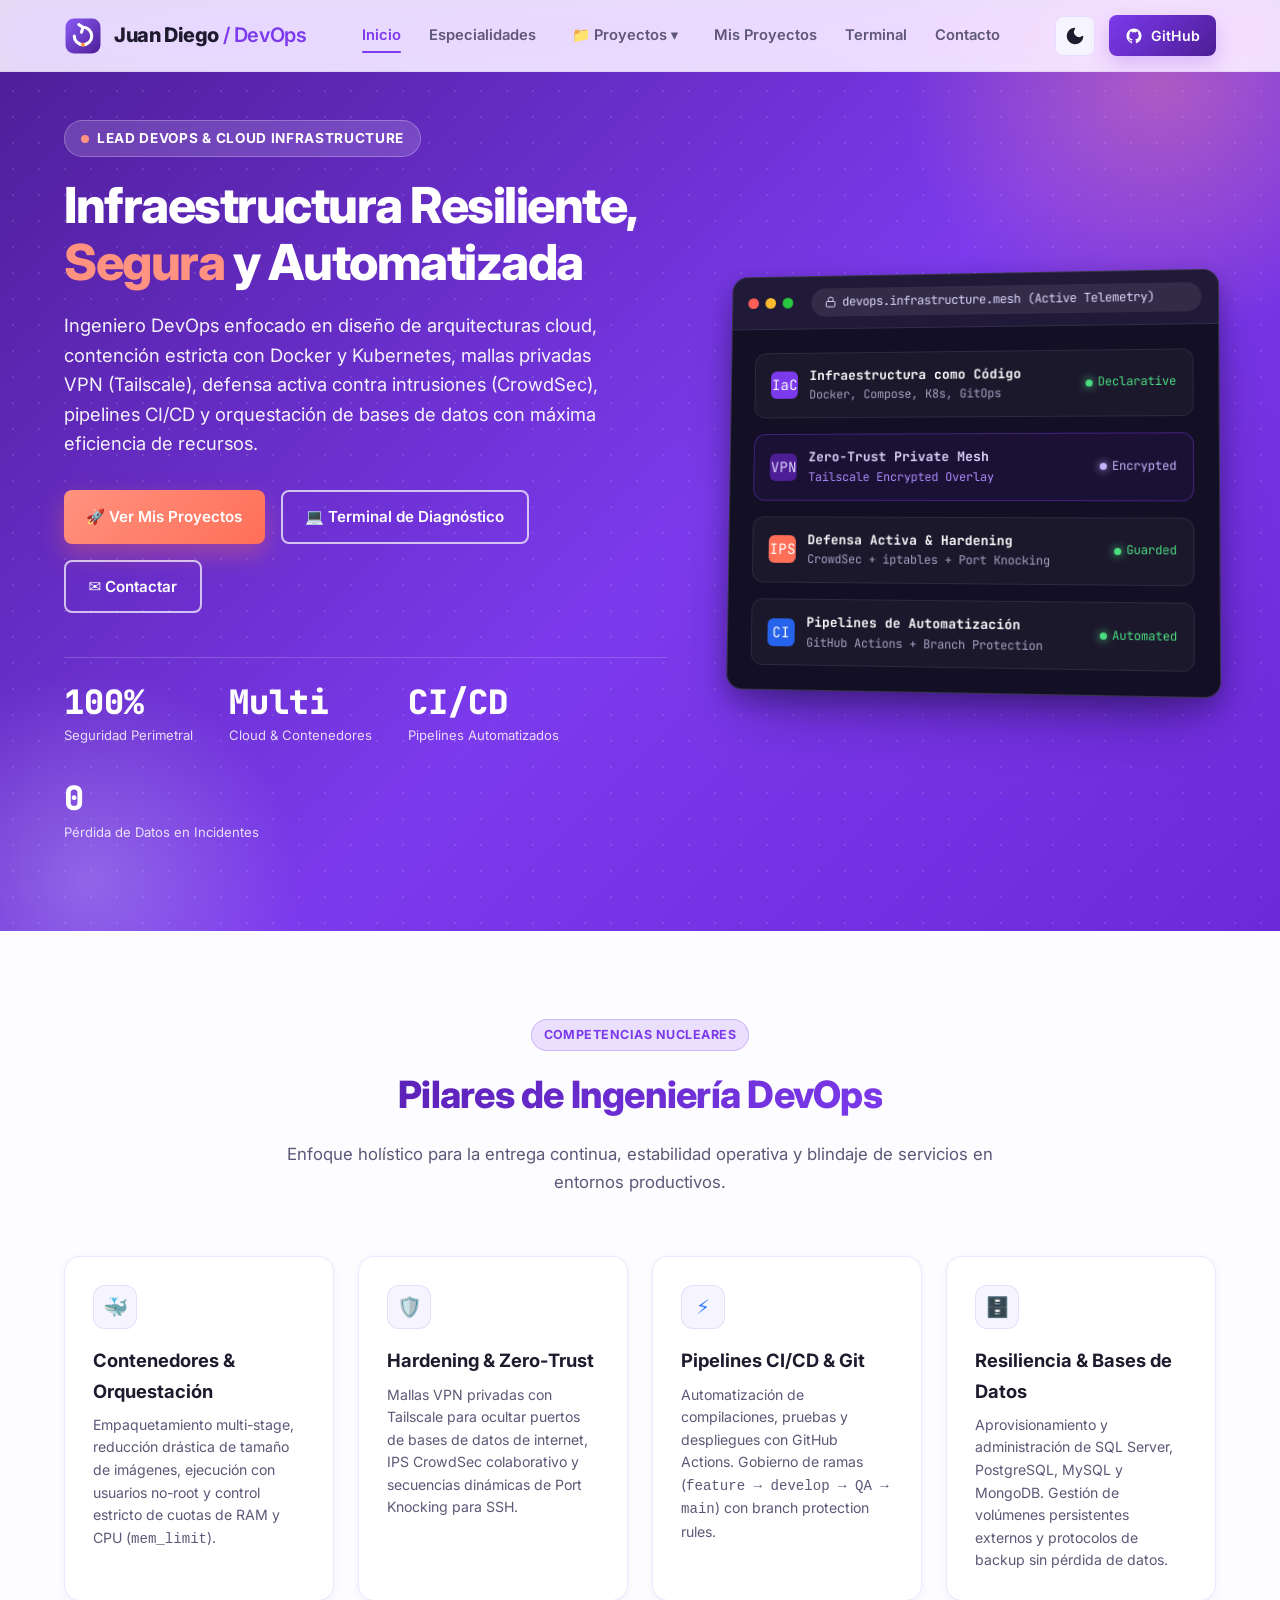
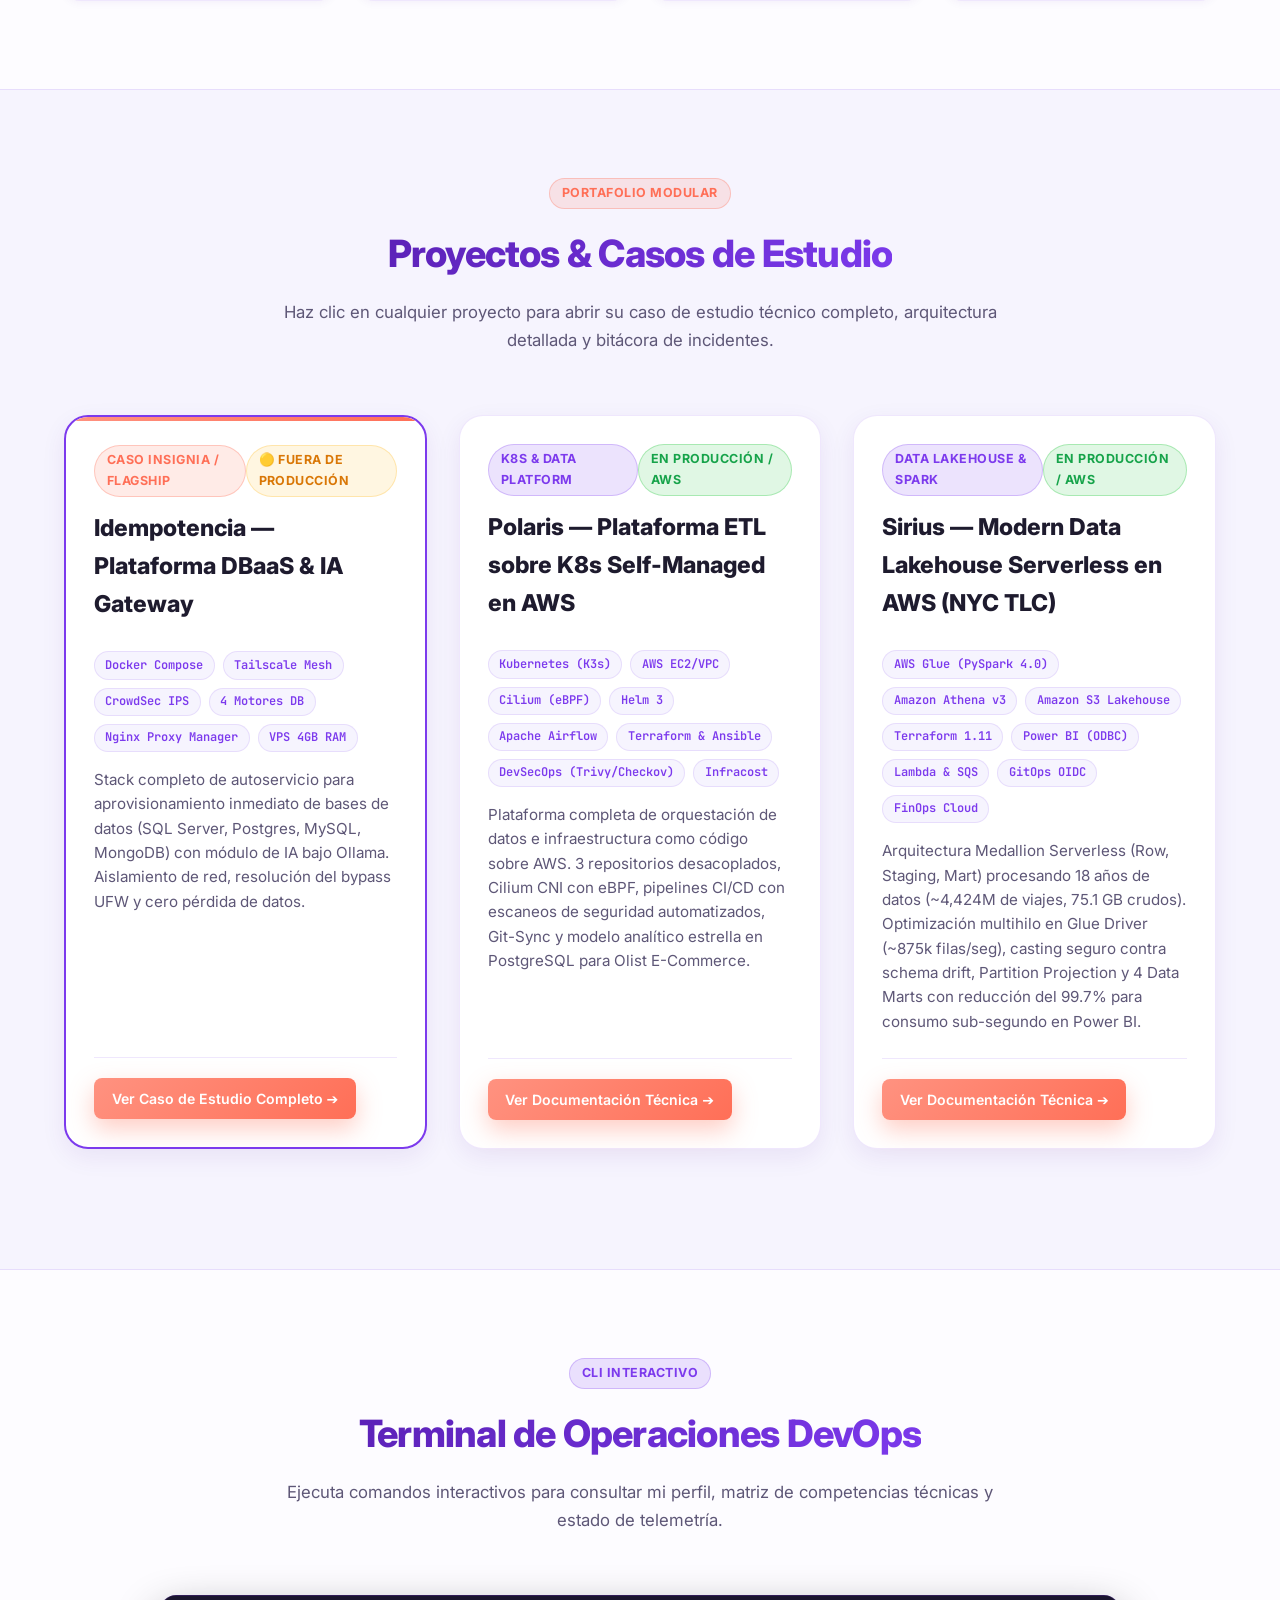
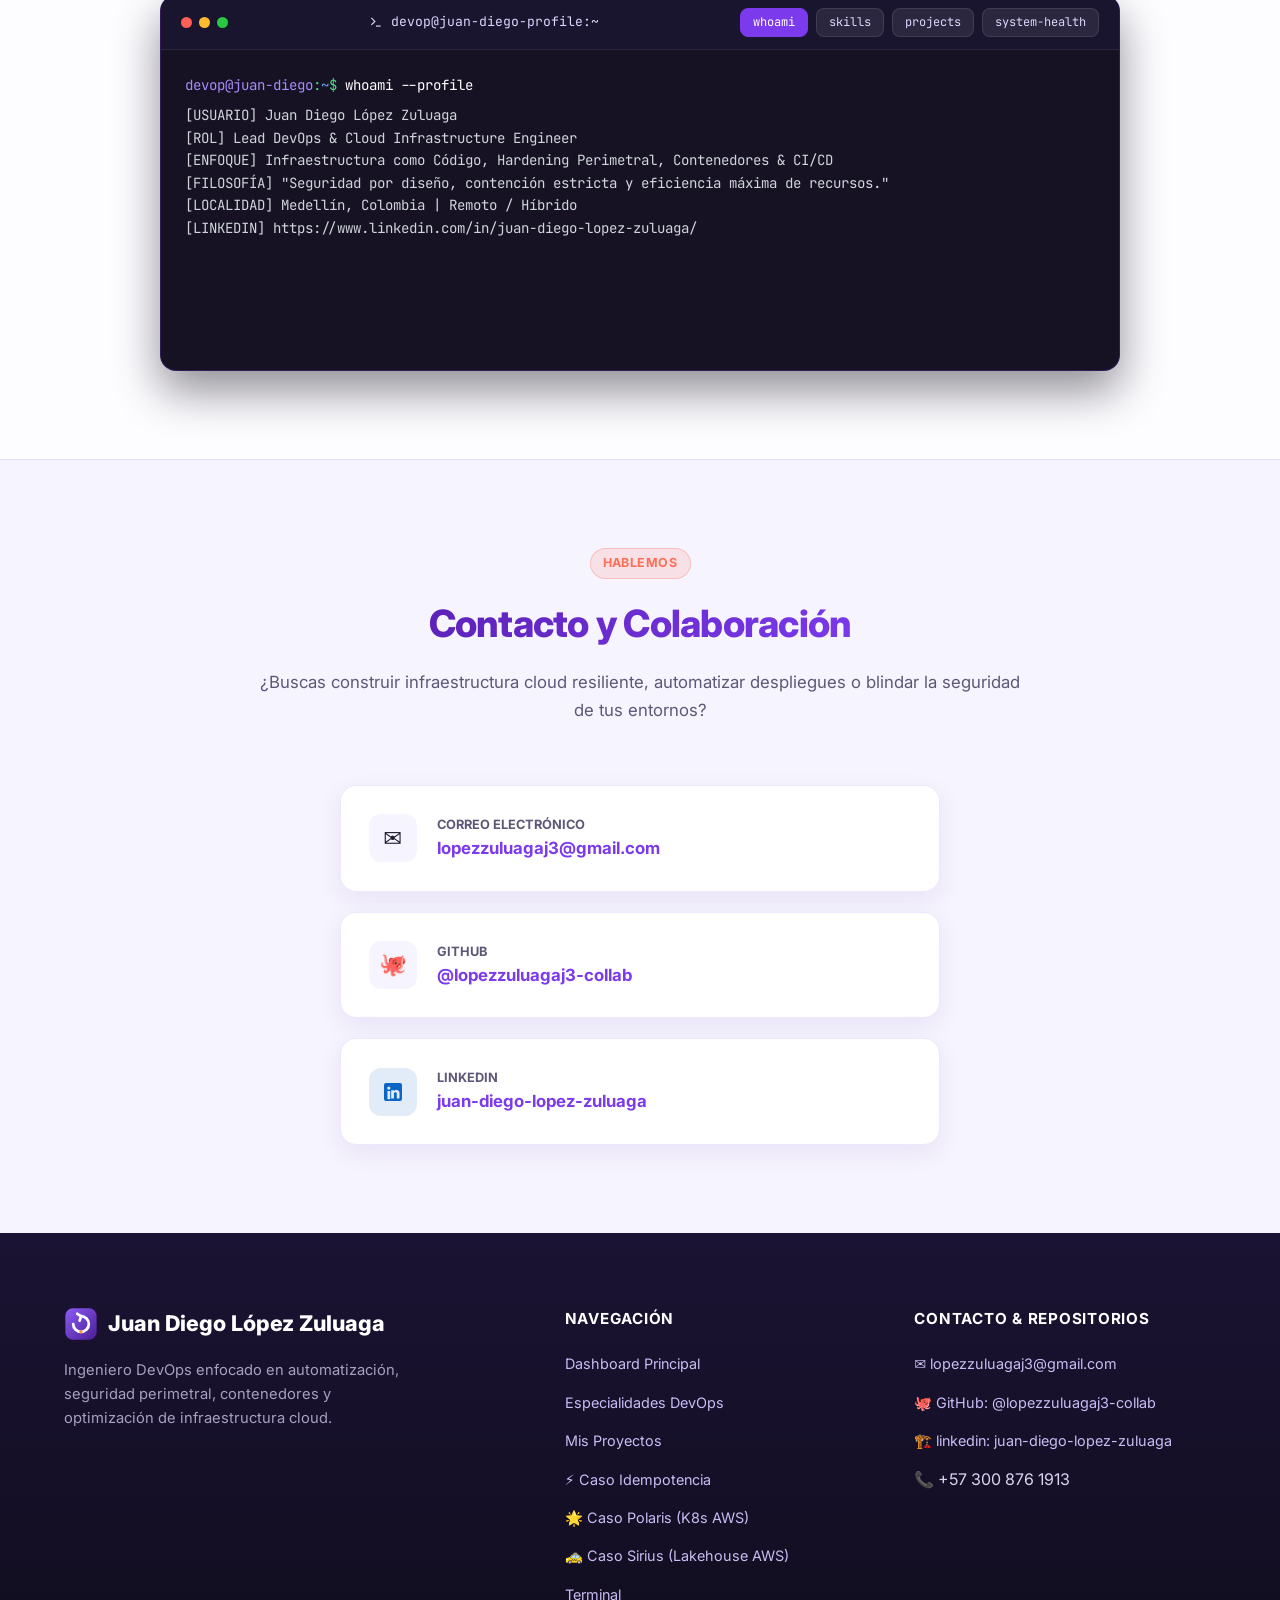
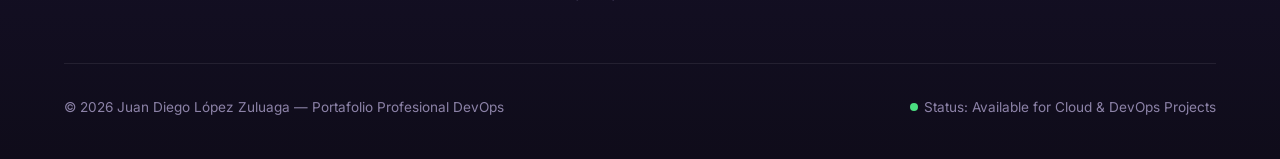
==== commit 631cd583: "se añade una nueva documentacion del proyecto sirius" ====
--- a/index.html
+++ b/index.html
@@ -53,6 +53,13 @@
                 <small>K8s Self-Managed + Cilium + ETL en AWS</small>
               </div>
             </a>
+            <a href="#proyecto-sirius" class="nav__dropdown-item">
+              <span style="font-size:1.2rem;">🚕</span>
+              <div>
+                <strong>Sirius</strong>
+                <small>Modern Data Lakehouse en AWS (Spark & Athena)</small>
+              </div>
+            </a>
           </div>
         </div>
 
@@ -340,6 +347,37 @@
 
             <div class="project-card__footer">
               <a href="#proyecto-polaris" class="button button--accent" style="padding:0.55rem 1.1rem; font-size:0.88rem;">
+                Ver Documentación Técnica ➔
+              </a>
+            </div>
+          </div>
+
+          <!-- Proyecto 3: Sirius (Modern Data Lakehouse Serverless en AWS) -->
+          <div class="card project-card">
+            <div style="display:flex; justify-content:space-between; align-items:center; margin-bottom:0.75rem;">
+              <span class="badge badge--primary">Data Lakehouse & Spark</span>
+              <span class="badge badge--success">En Producción / AWS</span>
+            </div>
+
+            <h3 class="project-card__title">Sirius — Modern Data Lakehouse Serverless en AWS (NYC TLC)</h3>
+            
+            <div class="project-card__tags">
+              <span class="project-tag">AWS Glue (PySpark 4.0)</span>
+              <span class="project-tag">Amazon Athena v3</span>
+              <span class="project-tag">Amazon S3 Lakehouse</span>
+              <span class="project-tag">Terraform 1.11</span>
+              <span class="project-tag">Power BI (ODBC)</span>
+              <span class="project-tag">Lambda & SQS</span>
+              <span class="project-tag">GitOps OIDC</span>
+              <span class="project-tag">FinOps Cloud</span>
+            </div>
+
+            <p class="project-card__desc">
+              Arquitectura Medallion Serverless (Row, Staging, Mart) procesando 18 años de datos (~4,424M de viajes, 75.1 GB crudos). Optimización multihilo en Glue Driver (~875k filas/seg), casting seguro contra schema drift, Partition Projection y 4 Data Marts con reducción del 99.7% para consumo sub-segundo en Power BI.
+            </p>
+
+            <div class="project-card__footer">
+              <a href="#proyecto-sirius" class="button button--accent" style="padding:0.55rem 1.1rem; font-size:0.88rem;">
                 Ver Documentación Técnica ➔
               </a>
             </div>
@@ -1612,6 +1650,639 @@
     </div>
   </div>
 
+  <!-- ==========================================================================
+       VISTA 4: VISOR DE DOCUMENTACIÓN TÉCNICA OFICIAL (SIRIUS - DATA LAKEHOUSE & SPARK)
+       Documentación técnica completa: Ingesta Serverless, PySpark Glue 4.0, Athena & Power BI
+       ========================================================================== -->
+  <div id="view-proyecto-sirius" class="view-section project-view">
+    <div class="doc-viewer">
+
+      <!-- NAVBAR SUPERIOR ESTILO DOCUSAURUS -->
+      <nav class="doc-navbar">
+        <div style="display:flex; align-items:center; gap:1.25rem;">
+          <a href="#inicio" class="doc-back-link" title="Regresar al Dashboard Principal">
+            ← Volver al Portafolio
+          </a>
+          <div class="doc-navbar__brand">
+            <span style="font-size:1.4rem;">🚕</span>
+            <span>sirius</span>
+          </div>
+        </div>
+
+        <div class="doc-navbar__nav">
+          <span class="doc-navbar__item active" id="sirius-nav-tab-resumen">Resumen General</span>
+          <span class="doc-navbar__item" id="sirius-nav-tab-ingesta">Ingesta & IaC</span>
+          <span class="doc-navbar__item" id="sirius-nav-tab-spark">Glue PySpark 4.0</span>
+          <span class="doc-navbar__item" id="sirius-nav-tab-gold">Data Marts & BI</span>
+          <span class="doc-navbar__item" id="sirius-nav-tab-finops">FinOps</span>
+        </div>
+
+        <div class="navbar__actions">
+          <button class="theme-toggle" aria-label="Cambiar tema">
+            <svg class="theme-icon-slot" viewBox="0 0 24 24" fill="none" width="18" height="18">
+              <path d="M21 12.79A9 9 0 1 1 11.21 3 7 7 0 0 0 21 12.79z" stroke="currentColor" stroke-width="2"/>
+            </svg>
+          </button>
+        </div>
+      </nav>
+
+      <!-- LAYOUT DOCS: BARRA LATERAL + CONTENIDO -->
+      <div class="doc-container">
+
+        <!-- BARRA LATERAL IZQUIERDA CON ACORDEONES -->
+        <aside class="doc-sidebar">
+          <div class="doc-sidebar__title">
+            <span>🚕 Sirius Docs</span>
+            <span class="badge badge--success" style="font-size:0.65rem; padding:0.15rem 0.45rem;">AWS Lakehouse</span>
+          </div>
+
+          <!-- ENLACE INDEPENDIENTE: RESUMEN GENERAL -->
+          <ul class="doc-sidebar__list" style="margin-bottom:0.75rem;">
+            <li class="doc-sidebar__item">
+              <a href="#doc-sirius/resumen-general" class="doc-sidebar__link active" data-sirius-target="resumen-general">
+                📌 Resumen General
+              </a>
+            </li>
+          </ul>
+
+          <!-- CATEGORÍA 1: ARQUITECTURA & INGESTA -->
+          <div class="doc-sidebar__category" id="sirius-cat-box-arquitectura">
+            <button class="doc-sidebar__category-btn" id="sirius-cat-btn-arquitectura" type="button">
+              <span class="doc-sidebar__category-icon">☁️</span>
+              <span class="doc-sidebar__category-label">Arquitectura & Ingesta</span>
+              <span class="doc-sidebar__category-arrow">▾</span>
+            </button>
+            <ul class="doc-sidebar__list">
+              <li class="doc-sidebar__item">
+                <a href="#doc-sirius/ingesta-serverless" class="doc-sidebar__link" data-sirius-target="ingesta-serverless">
+                  1. Ingesta Serverless & S3 Row
+                </a>
+              </li>
+              <li class="doc-sidebar__item">
+                <a href="#doc-sirius/cicd-gitops" class="doc-sidebar__link" data-sirius-target="cicd-gitops">
+                  2. CI/CD, GitOps & OIDC
+                </a>
+              </li>
+            </ul>
+          </div>
+
+          <!-- CATEGORÍA 2: PROCESAMIENTO PYSPARK -->
+          <div class="doc-sidebar__category" id="sirius-cat-box-spark">
+            <button class="doc-sidebar__category-btn" id="sirius-cat-btn-spark" type="button">
+              <span class="doc-sidebar__category-icon">⚡</span>
+              <span class="doc-sidebar__category-label">Procesamiento PySpark</span>
+              <span class="doc-sidebar__category-arrow">▾</span>
+            </button>
+            <ul class="doc-sidebar__list">
+              <li class="doc-sidebar__item">
+                <a href="#doc-sirius/glue-pyspark" class="doc-sidebar__link" data-sirius-target="glue-pyspark">
+                  1. Glue 4.0 & Multithreading
+                </a>
+              </li>
+              <li class="doc-sidebar__item">
+                <a href="#doc-sirius/calidad-y-esquema" class="doc-sidebar__link" data-sirius-target="calidad-y-esquema">
+                  2. Calidad & Schema Drift
+                </a>
+              </li>
+            </ul>
+          </div>
+
+          <!-- CATEGORÍA 3: CAPA GOLD, FINOPS & BI -->
+          <div class="doc-sidebar__category" id="sirius-cat-box-gold">
+            <button class="doc-sidebar__category-btn" id="sirius-cat-btn-gold" type="button">
+              <span class="doc-sidebar__category-icon">📊</span>
+              <span class="doc-sidebar__category-label">Capa Gold, FinOps & BI</span>
+              <span class="doc-sidebar__category-arrow">▾</span>
+            </button>
+            <ul class="doc-sidebar__list">
+              <li class="doc-sidebar__item">
+                <a href="#doc-sirius/athena-marts" class="doc-sidebar__link" data-sirius-target="athena-marts">
+                  1. Athena Marts & Projection
+                </a>
+              </li>
+              <li class="doc-sidebar__item">
+                <a href="#doc-sirius/finops-costos" class="doc-sidebar__link" data-sirius-target="finops-costos">
+                  2. FinOps: Auditoría Real
+                </a>
+              </li>
+              <li class="doc-sidebar__item">
+                <a href="#doc-sirius/powerbi" class="doc-sidebar__link" data-sirius-target="powerbi">
+                  3. Power BI & Seguridad IAM
+                </a>
+              </li>
+            </ul>
+          </div>
+        </aside>
+
+        <!-- CONTENIDO PRINCIPAL DEL DOCUMENTO -->
+        <main class="doc-main">
+
+          <!-- MIGAS DE PAN ESTILO DOCUSAURUS -->
+          <nav class="doc-breadcrumbs">
+            <a href="#inicio" class="doc-breadcrumbs__item">🏠 Inicio</a>
+            <span class="doc-breadcrumbs__separator">›</span>
+            <span class="doc-breadcrumbs__item" id="sirius-breadcrumb-cat">Visión General</span>
+            <span class="doc-breadcrumbs__separator">›</span>
+            <span class="doc-breadcrumbs__current" id="sirius-breadcrumb-current">Resumen General</span>
+          </nav>
+
+          <!-- ==================== ARTÍCULOS TÉCNICOS ==================== -->
+
+          <!-- 0. RESUMEN GENERAL -->
+          <article id="sirius-art-resumen-general" class="doc-article active">
+            <h1 class="doc-article__title">Sirius — Modern Data Lakehouse Serverless en AWS (NYC TLC)</h1>
+            <p class="doc-article__lead">
+              Modern Data Lakehouse Serverless aprovisionado al 100% como Código con Terraform, procesando el histórico completo de 18 años de la Comisión de Taxis y Limusinas de Nueva York (~4,424M de viajes) mediante Apache Spark en AWS Glue 4.0, Amazon Athena y Power BI.
+            </p>
+
+            <h2>¿Qué es el Proyecto Sirius?</h2>
+            <p>
+              Sirius nace para resolver la ingesta, limpieza, modelado y análisis a escala masiva de más de <strong>18 años de datos (2009 – 2026)</strong> del dataset público más grande del mundo en movilidad urbana: el registro de viajes de <strong>NYC TLC</strong> (590 archivos Parquet mensuales, 75.1 GB en crudo).
+            </p>
+            <p>
+              <strong>Proyecto individual</strong>, implementado de extremo a extremo: desde la infraestructura con Terraform, el diseño del pipeline GitOps con autenticación OIDC, hasta la optimización distribuida en PySpark y la capa de materialización de Data Marts analíticos.
+            </p>
+
+            <h2>Arquitectura Medallion Serverless</h2>
+            <div class="terminal-box" style="margin:1.5rem 0; font-size:0.85rem;">
+              <pre style="margin:0; color:#4ade80;">[CDN NYC TLC] ──► [EventBridge + Lambda + SQS] ──► [S3 Row (75.1 GB)]
+                                                          │
+   [Power BI Desktop] ◄── [Athena CTAS] ◄── [S3 Staging (123.2 GB)] ◄── [Glue 4.0 PySpark]
+         ▲
+         │ (ODBC DSN Least Privilege)
+   [sirius-powerbi-reader]</pre>
+            </div>
+
+            <h2>Métricas Clave de Rendimiento y Escala</h2>
+            <div style="display:grid; grid-template-columns:repeat(auto-fit, minmax(200px, 1fr)); gap:1rem; margin:1.5rem 0;">
+              <div class="card" style="padding:1rem; border-left:4px solid var(--primary);">
+                <div style="font-size:0.8rem; color:var(--text-muted); font-weight:600;">VIAJES PROCESADOS</div>
+                <div style="font-size:1.6rem; font-weight:800; color:var(--primary);">~4,424 M</div>
+                <div style="font-size:0.75rem; color:var(--text-muted);">590 archivos Parquet (18 años)</div>
+              </div>
+              <div class="card" style="padding:1rem; border-left:4px solid #10b981;">
+                <div style="font-size:0.8rem; color:var(--text-muted); font-weight:600;">THROUGHPUT PICO</div>
+                <div style="font-size:1.6rem; font-weight:800; color:#10b981;">~875,000 /s</div>
+                <div style="font-size:0.75rem; color:var(--text-muted);">Multithreading en Glue Driver</div>
+              </div>
+              <div class="card" style="padding:1rem; border-left:4px solid var(--accent);">
+                <div style="font-size:0.8rem; color:var(--text-muted); font-weight:600;">REDUCCIÓN ANALÍTICA</div>
+                <div style="font-size:1.6rem; font-weight:800; color:var(--accent);">99.7%</div>
+                <div style="font-size:0.75rem; color:var(--text-muted);">De 123.2 GB a 388.8 MB (Marts)</div>
+              </div>
+              <div class="card" style="padding:1rem; border-left:4px solid #3b82f6;">
+                <div style="font-size:0.8rem; color:var(--text-muted); font-weight:600;">COSTO MANTENIMIENTO</div>
+                <div style="font-size:1.6rem; font-weight:800; color:#3b82f6;">~$4.65 /mes</div>
+                <div style="font-size:0.75rem; color:var(--text-muted);">2 Workers G.1X + S3 Storage</div>
+              </div>
+            </div>
+
+            <h2>Resumen por Capas del Lakehouse</h2>
+            <div class="doc-table-wrapper">
+              <table class="doc-table">
+                <thead>
+                  <tr>
+                    <th>Capa</th>
+                    <th>Volumen</th>
+                    <th>Tecnología</th>
+                    <th>Formato y Propósito</th>
+                  </tr>
+                </thead>
+                <tbody>
+                  <tr>
+                    <td><strong>Row (Bronze)</strong></td>
+                    <td>75.1 GB (590 archivos)</td>
+                    <td>AWS Lambda + Amazon SQS</td>
+                    <td>Parquet original inmutable particionado por Hive</td>
+                  </tr>
+                  <tr>
+                    <td><strong>Staging (Silver)</strong></td>
+                    <td>123.2 GB</td>
+                    <td>AWS Glue 4.0 PySpark</td>
+                    <td>Parquet Snappy, deduplicado, safe cast y enriquecido</td>
+                  </tr>
+                  <tr>
+                    <td><strong>Mart (Gold)</strong></td>
+                    <td>388.8 MB (4 Marts)</td>
+                    <td>Amazon Athena v3 CTAS</td>
+                    <td>Agregaciones estratégicas para consumo analítico en BI</td>
+                  </tr>
+                </tbody>
+              </table>
+            </div>
+          </article>
+
+          <!-- 1. INGESTA SERVERLESS -->
+          <article id="sirius-art-ingesta-serverless" class="doc-article">
+            <h1 class="doc-article__title">1. Ingesta Serverless & S3 Row</h1>
+            <p class="doc-article__lead">
+              Patrón de ingesta desacoplado y asíncrono diseñado para escanear y descargar periódicamente archivos Parquet desde el CDN de NYC TLC hacia la capa Row de S3.
+            </p>
+
+            <h2>Desafíos de la Descarga Directa</h2>
+            <p>
+              Descargar 590 archivos Parquet mensuales (algunos superando los 250 MB por mes) mediante una función Lambda monolítica es inviable debido a restricciones de tiempo (timeout de 15 minutos) y riesgo de saturación de memoria RAM.
+            </p>
+
+            <h2>Arquitectura Asíncrona con SQS y DLQ</h2>
+            <ol>
+              <li><strong>Amazon EventBridge (Disparador Mensual):</strong> Dispara la sincronización periódica mediante una regla cron.</li>
+              <li><strong>Lambda Detectora:</strong> Ejecuta peticiones HTTP <code>HEAD</code> de bajo impacto contra CloudFront de NYC TLC para verificar qué meses han sido publicados y los contrasta con las particiones existentes en <code>s3://sirius-row-.../row/</code>.</li>
+              <li><strong>Amazon SQS + Dead Letter Queue:</strong> Si detecta meses faltantes, encola mensajes con metadatos estructurados. Si la descarga falla tras 3 intentos, la DLQ aísla el mensaje para auditoría sin frenar el flujo.</li>
+              <li><strong>Lambda Descarga:</strong> Con <code>batch_size = 1</code>, consume el mensaje de SQS y transmite el archivo mediante streaming de buffers directamente a S3 sin persistir en disco temporal efímero.</li>
+            </ol>
+
+            <div class="terminal-box" style="margin:1.5rem 0;">
+              <pre style="margin:0;"># Estructura del prefijo particionado en Capa Row (S3)
+s3://sirius-row-603437461408/row/
+├── yellow/anio=2026/mes=01/yellow_tripdata_2026-01.parquet
+├── green/anio=2026/mes=01/green_tripdata_2026-01.parquet
+├── fhvhv/anio=2026/mes=01/fhvhv_tripdata_2026-01.parquet
+└── fhv/anio=2026/mes=01/fhv_tripdata_2026-01.parquet</pre>
+            </div>
+          </article>
+
+          <!-- 2. CI/CD & GITOPS -->
+          <article id="sirius-art-cicd-gitops" class="doc-article">
+            <h1 class="doc-article__title">2. CI/CD, GitOps con OIDC y DevSecOps</h1>
+            <p class="doc-article__lead">
+              Pipeline de entrega continua con GitHub Actions autenticado mediante OpenID Connect (OIDC), incorporando escaneos de seguridad estática, calidad y auditoría continua de costos.
+            </p>
+
+            <h2>Autenticación Passwordless mediante OIDC</h2>
+            <p>
+              Para eliminar el riesgo de credenciales estáticas de larga duración en GitHub Secrets, GitHub Actions asume de forma temporal el rol IAM <code>terraform-sirius</code> validando el token criptográfico emitido por <code>token.actions.githubusercontent.com</code>.
+            </p>
+
+            <h2>Etapas del Pipeline en Pull Requests</h2>
+            <div class="doc-table-wrapper">
+              <table class="doc-table">
+                <thead>
+                  <tr>
+                    <th>Herramienta</th>
+                    <th>Capa Evaluada</th>
+                    <th>Acción / Quality Gate</th>
+                  </tr>
+                </thead>
+                <tbody>
+                  <tr>
+                    <td><strong>terraform fmt</strong></td>
+                    <td>Formato HCL</td>
+                    <td>Verifica indentación y estilo canónico del código.</td>
+                  </tr>
+                  <tr>
+                    <td><strong>TFLint</strong></td>
+                    <td>Sintaxis IaC</td>
+                    <td>Inspecciona errores en variables y recursos del provider AWS.</td>
+                  </tr>
+                  <tr>
+                    <td><strong>Checkov</strong></td>
+                    <td>Seguridad Cloud</td>
+                    <td>Escanea políticas CIS Benchmark en políticas IAM, S3 y Glue.</td>
+                  </tr>
+                  <tr>
+                    <td><strong>SonarCloud</strong></td>
+                    <td>Calidad de Código</td>
+                    <td>Evalúa mantenibilidad, bugs y code smells en scripts Python.</td>
+                  </tr>
+                  <tr>
+                    <td><strong>Infracost</strong></td>
+                    <td>FinOps Shift-Left</td>
+                    <td>Estima la variación del costo mensual en el PR antes de hacer merge.</td>
+                  </tr>
+                </tbody>
+              </table>
+            </div>
+
+            <h2>Aislamiento del Backend Remoto</h2>
+            <p>
+              El archivo <code>terraform.tfstate</code> se resguarda en un bucket S3 dedicado con SSE-S3 forzado, versionado activo y política que bloquea cualquier acceso que no provenga estrictamente del rol OIDC <code>terraform-sirius</code>.
+            </p>
+          </article>
+
+          <!-- 3. GLUE PYSPARK -->
+          <article id="sirius-art-glue-pyspark" class="doc-article">
+            <h1 class="doc-article__title">1. AWS Glue 4.0 & Optimización Multihilo</h1>
+            <p class="doc-article__lead">
+              Procesamiento distribuido con PySpark 4.0 en AWS Glue, superando la subutilización del clúster con multithreading en el driver y acelerando el throughput a ~875k filas/seg.
+            </p>
+
+            <h2>El Cuello de Botella del Driver Monohilo</h2>
+            <p>
+              Al procesar 590 archivos Parquet en un clúster de 60 Workers G.1X, leer mes a mes secuencialmente provocaba que el 95% de los núcleos estuvieran desocupados esperando la planificación del driver. Cada mes tardaba 2.8 minutos, proyectando 27 horas de clúster.
+            </p>
+
+            <h2>Implementación de ThreadPoolExecutor en PySpark</h2>
+            <p>
+              Se incorporó paralelismo a nivel del driver mediante <code>concurrent.futures.ThreadPoolExecutor(max_workers=4)</code>, permitiendo encolar y procesar hasta 4 meses concurrentemente en el clúster distribuido:
+            </p>
+
+            <div class="terminal-box" style="margin:1rem 0;">
+              <pre style="margin:0; color:#38bdf8;"># Snippet de optimización en el Driver de AWS Glue
+with ThreadPoolExecutor(max_workers=4) as executor:
+    futures = {executor.submit(procesar_mes_spark, ruta): ruta for ruta in particiones}
+    for future in as_completed(futures):
+        resultado = future.result()
+        logger.info(f"Particion completada exitosamente: {resultado}")</pre>
+            </div>
+
+            <h2>Resultados Reales de Producción (Backfill de 18 Años)</h2>
+            <div class="doc-table-wrapper">
+              <table class="doc-table">
+                <thead>
+                  <tr>
+                    <th>Formato TLC</th>
+                    <th>Meses</th>
+                    <th>Registros</th>
+                    <th>Workers</th>
+                    <th>Tiempo</th>
+                    <th>Throughput</th>
+                  </tr>
+                </thead>
+                <tbody>
+                  <tr>
+                    <td><strong>Green Taxi</strong></td>
+                    <td>151 meses</td>
+                    <td>84,189,399</td>
+                    <td>15 Workers</td>
+                    <td>~20 min</td>
+                    <td>~70,000 filas/s</td>
+                  </tr>
+                  <tr>
+                    <td><strong>Yellow Taxi</strong></td>
+                    <td>211 meses</td>
+                    <td>~1,900,000,000</td>
+                    <td>60 Workers</td>
+                    <td>~55 min</td>
+                    <td>~120,000 filas/s</td>
+                  </tr>
+                  <tr>
+                    <td><strong>FHVHV (Uber/Lyft)</strong></td>
+                    <td>90 meses</td>
+                    <td>~1,630,000,000</td>
+                    <td>60 Workers</td>
+                    <td>~67 min</td>
+                    <td>~405,000 filas/s</td>
+                  </tr>
+                  <tr>
+                    <td><strong>FHV (Livery)</strong></td>
+                    <td>138 meses</td>
+                    <td>~810,000,000</td>
+                    <td>60 Workers</td>
+                    <td>~15.4 min</td>
+                    <td>~875,000 filas/s</td>
+                  </tr>
+                  <tr style="background:var(--bg-tint); font-weight:700;">
+                    <td>TOTAL PIPELINE</td>
+                    <td>590 meses</td>
+                    <td>~4,424,000,000</td>
+                    <td>Dinámico</td>
+                    <td>~4.4 horas</td>
+                    <td>Escala Big Data</td>
+                  </tr>
+                </tbody>
+              </table>
+            </div>
+          </article>
+
+          <!-- 4. CALIDAD Y ESQUEMA -->
+          <article id="sirius-art-calidad-y-esquema" class="doc-article">
+            <h1 class="doc-article__title">2. Calidad de Datos & Universal Safe Cast</h1>
+            <p class="doc-article__lead">
+              Estrategias para mitigar la deriva de esquemas (schema drift) acumulada durante 18 años y filtros rigurosos de consistencia temporal y financiera.
+            </p>
+
+            <h2>El Problema del Schema Drift en Números Flotantes</h2>
+            <p>
+              A lo largo de los años, columnas como <code>rate_code</code> o <code>vendor_id</code> cambiaron de <code>'1'</code> (string) a <code>1.0</code> (float) y luego a <code>1</code> (integer). Un cast directo de string flotante a entero en Spark genera valores <code>null</code> silenciosos.
+            </p>
+
+            <h2>Universal Safe Cast en Tres Fases</h2>
+            <p>
+              Se desarrolló una función reutilizable que normaliza el texto, lo absorbe como punto flotante y finalmente lo convierte al tipo entero final:
+            </p>
+
+            <div class="terminal-box" style="margin:1rem 0;">
+              <pre style="margin:0; color:#4ade80;">def safe_cast_int(col_name):
+    # '1.0' -> String -> Double -> Integer (1)
+    return F.col(col_name).cast(StringType()).cast(DoubleType()).cast(IntegerType())</pre>
+            </div>
+
+            <h2>Reglas de Negocio y Coexistencia</h2>
+            <ul>
+              <li><strong>Consistencia Temporal:</strong> Eliminación de viajes con <code>dropoff_datetime < pickup_datetime</code>.</li>
+              <li><strong>Unificación Yellow & Green:</strong> Coexistencia física bajo <code>staging/taxi/tipo_taxi={yellow|green}/</code>, compartiendo un mismo esquema y ahorrando duplicación de lógica.</li>
+              <li><strong>Deduplicación Estricta:</strong> Clave compuesta sobre <code>vendor_id, pickup_datetime, dropoff_datetime, pulocationid, dolocationid</code>.</li>
+            </ul>
+          </article>
+
+          <!-- 5. ATHENA MARTS -->
+          <article id="sirius-art-athena-marts" class="doc-article">
+            <h1 class="doc-article__title">1. Amazon Athena, Partition Projection y Data Marts</h1>
+            <p class="doc-article__lead">
+              Capa de materialización analítica (Gold) mediante Partition Projection y sentencias CTAS desacopladas en SQL, reduciendo 123.2 GB a 388.8 MB (99.7% de compresión).
+            </p>
+
+            <h2>Ventajas de Partition Projection vs Glue Crawlers</h2>
+            <p>
+              En lugar de ejecutar costosos Glue Crawlers que tardan más de 10 minutos escaneando miles de carpetas en S3, Partition Projection evalúa las rutas de particiones directamente en memoria en tiempo de consulta:
+            </p>
+            <ul>
+              <li>Tiempos de respuesta reducidos a <strong>2.0 – 3.4 segundos</strong> escaneando billones de filas.</li>
+              <li>Cero costo de llamadas a APIs de metadatos o crawlers periódicos.</li>
+            </ul>
+
+            <h2>Los 4 Data Marts de Negocio</h2>
+            <div class="doc-table-wrapper">
+              <table class="doc-table">
+                <thead>
+                  <tr>
+                    <th>Data Mart</th>
+                    <th>Pregunta de Negocio</th>
+                    <th>Filas</th>
+                    <th>Tiempo CTAS</th>
+                  </tr>
+                </thead>
+                <tbody>
+                  <tr>
+                    <td><strong>mart_cuota_mercado_mensual</strong></td>
+                    <td>Evolución mensual de cuota entre Yellow, Green, FHV y Apps (2009-2026).</td>
+                    <td>591</td>
+                    <td>6.3 s</td>
+                  </tr>
+                  <tr>
+                    <td><strong>mart_kpis_financieros</strong></td>
+                    <td>Tarifas promedio, propinas, peajes, recargos y pago a conductores.</td>
+                    <td>453</td>
+                    <td>15.6 s</td>
+                  </tr>
+                  <tr>
+                    <td><strong>mart_demanda_territorial</strong></td>
+                    <td>Corredores de movilidad entre los 5 distritos y zonas de NYC.</td>
+                    <td>1,370,940</td>
+                    <td>28.0 s</td>
+                  </tr>
+                  <tr>
+                    <td><strong>mart_patrones_temporales</strong></td>
+                    <td>Distribución horaria (24h) y semanal (7 días) de la demanda de viajes.</td>
+                    <td>6,552</td>
+                    <td>15.6 s</td>
+                  </tr>
+                </tbody>
+              </table>
+            </div>
+
+            <h2>Desacople: Disaster Recovery vs Carga Incremental</h2>
+            <p>
+              Siguiendo el principio de separar responsabilidades y diseñar para recuperarse de desastres:
+            </p>
+            <ul>
+              <li><code>scripts/materializar_marts.py</code>: Recrea la capa Gold completa desde cero mediante <code>DROP TABLE + CTAS</code> para los 18 años históricos.</li>
+              <li><code>scripts/incremental_marts.py</code>: Inserta con <code>INSERT INTO</code> únicamente el nuevo mes llegado a Staging con <strong>guardias de idempotencia</strong> que evitan duplicados accidentales.</li>
+            </ul>
+          </article>
+
+          <!-- 6. FINOPS COSTOS -->
+          <article id="sirius-art-finops-costos" class="doc-article">
+            <h1 class="doc-article__title">2. FinOps: Auditoría Real y Eficiencia de Costos</h1>
+            <p class="doc-article__lead">
+              Auditoría financiera completa del gasto de nube: cómputo distribuido de backfill frente al costo mensual en régimen de mantenimiento.
+            </p>
+
+            <h2>Auditoría Real del Backfill Histórico</h2>
+            <div class="doc-table-wrapper">
+              <table class="doc-table">
+                <thead>
+                  <tr>
+                    <th>Concepto</th>
+                    <th>Métrica Real</th>
+                    <th>Costo Bruto</th>
+                    <th>Impacto de Bolsillo</th>
+                  </tr>
+                </thead>
+                <tbody>
+                  <tr>
+                    <td><strong>AWS Glue (Spark)</strong></td>
+                    <td>755,184 DPU-segundos (209.77 DPU-h)</td>
+                    <td>$92.30 USD</td>
+                    <td>$0.00 USD (Créditos AWS)</td>
+                  </tr>
+                  <tr>
+                    <td><strong>Amazon Athena (CTAS)</strong></td>
+                    <td>~120 GB escaneados</td>
+                    <td>$0.60 USD</td>
+                    <td>$0.00 USD (Créditos AWS)</td>
+                  </tr>
+                  <tr>
+                    <td><strong>Amazon S3 Storage</strong></td>
+                    <td>~200 GB cargados en el mes</td>
+                    <td>$0.26 USD</td>
+                    <td>$0.00 USD (Créditos AWS)</td>
+                  </tr>
+                  <tr style="background:var(--bg-tint); font-weight:700;">
+                    <td>TOTAL CONSUMIDO</td>
+                    <td>Backfill de 18 Años (4.4B filas)</td>
+                    <td>$93.16 USD</td>
+                    <td>$0.00 USD (Saldo restante: $33.31)</td>
+                  </tr>
+                </tbody>
+              </table>
+            </div>
+
+            <h2>Costo Mensual Recurrente en Mantenimiento</h2>
+            <p>
+              Tras escalar el clúster con Terraform a <strong>2 workers G.1X</strong>:
+            </p>
+            <div class="doc-table-wrapper">
+              <table class="doc-table">
+                <thead>
+                  <tr>
+                    <th>Servicio AWS</th>
+                    <th>Dimensionamiento Mensual</th>
+                    <th>Costo Estimado</th>
+                  </tr>
+                </thead>
+                <tbody>
+                  <tr>
+                    <td><strong>AWS Glue PySpark</strong></td>
+                    <td>1 corrida mensual (~4 archivos, 3 min = 0.1 DPU-h)</td>
+                    <td>$0.04 USD</td>
+                  </tr>
+                  <tr>
+                    <td><strong>AWS Lambda & SQS</strong></td>
+                    <td>Menos de 100 eventos mensuales</td>
+                    <td>$0.00 USD (Free Tier)</td>
+                  </tr>
+                  <tr>
+                    <td><strong>Amazon Athena</strong></td>
+                    <td>Inserción incremental a los Marts (~2 GB escaneados)</td>
+                    <td>$0.01 USD</td>
+                  </tr>
+                  <tr>
+                    <td><strong>Amazon S3 Storage</strong></td>
+                    <td>~200 GB totales (Row + Staging + Mart)</td>
+                    <td>$4.60 USD</td>
+                  </tr>
+                  <tr style="background:var(--bg-tint); font-weight:700;">
+                    <td>TOTAL MENSUAL</td>
+                    <td>Operación 100% Desatendida</td>
+                    <td>~$4.65 USD / mes</td>
+                  </tr>
+                </tbody>
+              </table>
+            </div>
+          </article>
+
+          <!-- 7. POWER BI -->
+          <article id="sirius-art-powerbi" class="doc-article">
+            <h1 class="doc-article__title">3. Power BI Desktop & Seguridad Least Privilege</h1>
+            <p class="doc-article__lead">
+              Conexión analítica nativa mediante Simba Athena ODBC DSN bajo el principio de mínimo privilegio con el usuario IAM sirius-powerbi-reader.
+            </p>
+
+            <h2>Seguridad de Mínimo Privilegio (IAM Least Privilege)</h2>
+            <p>
+              Para conectar Power BI Desktop sin comprometer la infraestructura con credenciales administrativas, se aprovisionó el usuario <code>sirius-powerbi-reader</code> con permisos quirúrgicos:
+            </p>
+            <ul>
+              <li>Lectura exclusiva de metadatos en <code>sirius_mart_db</code> (Glue).</li>
+              <li>Ejecución de consultas restringida al Workgroup <code>sirius-eda</code>.</li>
+              <li>Lectura sobre <code>s3://sirius-mart-.../mart/*</code> y escritura temporal en <code>result_eda/*</code>.</li>
+              <li><strong>Cero acceso</strong> a las capas Row y Staging, a Terraform ni a funciones Lambda.</li>
+            </ul>
+
+            <h2>Conexión ODBC en Modo Import</h2>
+            <p>
+              Al configurar el DSN de usuario <code>sirius_mart</code> en modo <strong>Import</strong>, los 388 MB de la capa Gold se cargan en la RAM del equipo en menos de 2 segundos. Los analistas pueden interactuar, filtrar y calcular medidas DAX con latencia instantánea sin incurrir en costos adicionales de escaneo en Athena.
+            </p>
+
+            <h2>Los 3 Dashboards Estratégicos</h2>
+            <ol>
+              <li><strong>Evolución de Cuota de Mercado (18 Años):</strong> Desplazamiento del Taxi Amarillo frente a Uber/Lyft (>80% tras 2019) y caída del 85% durante el confinamiento COVID-19 en 2020.</li>
+              <li><strong>KPIs Financieros y Economía del Viaje:</strong> Tarifas base promedio, porcentaje de propina por tarjeta, peajes e ingresos netos de conductores por servicio.</li>
+              <li><strong>Demanda Territorial y Corredores de Movilidad:</strong> Flujos entre distritos de NYC y conexiones a los aeropuertos JFK y LaGuardia.</li>
+            </ol>
+          </article>
+
+          <!-- ==================== PAGINACIÓN INFERIOR ==================== -->
+          <div class="doc-pagination">
+            <div class="doc-pagination__card prev" id="sirius-pag-prev" style="visibility:hidden;">
+              <span class="doc-pagination__label">Anterior</span>
+              <span class="doc-pagination__title">« Resumen General</span>
+            </div>
+            <div class="doc-pagination__card next" id="sirius-pag-next">
+              <span class="doc-pagination__label">Siguiente</span>
+              <span class="doc-pagination__title">Ingesta Serverless »</span>
+            </div>
+          </div>
+
+        </main>
+      </div>
+
+    </div>
+  </div>
+
+
   <!-- ==================== FOOTER GLOBAL ==================== -->
   <footer class="footer">
     <div class="container">
@@ -1634,6 +2305,7 @@
             <li><a href="#proyectos-catalogo" class="footer__link">Mis Proyectos</a></li>
             <li><a href="#proyecto-idempotencia" class="footer__link">⚡ Caso Idempotencia</a></li>
             <li><a href="#proyecto-polaris" class="footer__link">🌟 Caso Polaris (K8s AWS)</a></li>
+            <li><a href="#proyecto-sirius" class="footer__link">🚕 Caso Sirius (Lakehouse AWS)</a></li>
             <li><a href="#terminal-general" class="footer__link">Terminal</a></li>
           </ul>
         </div>
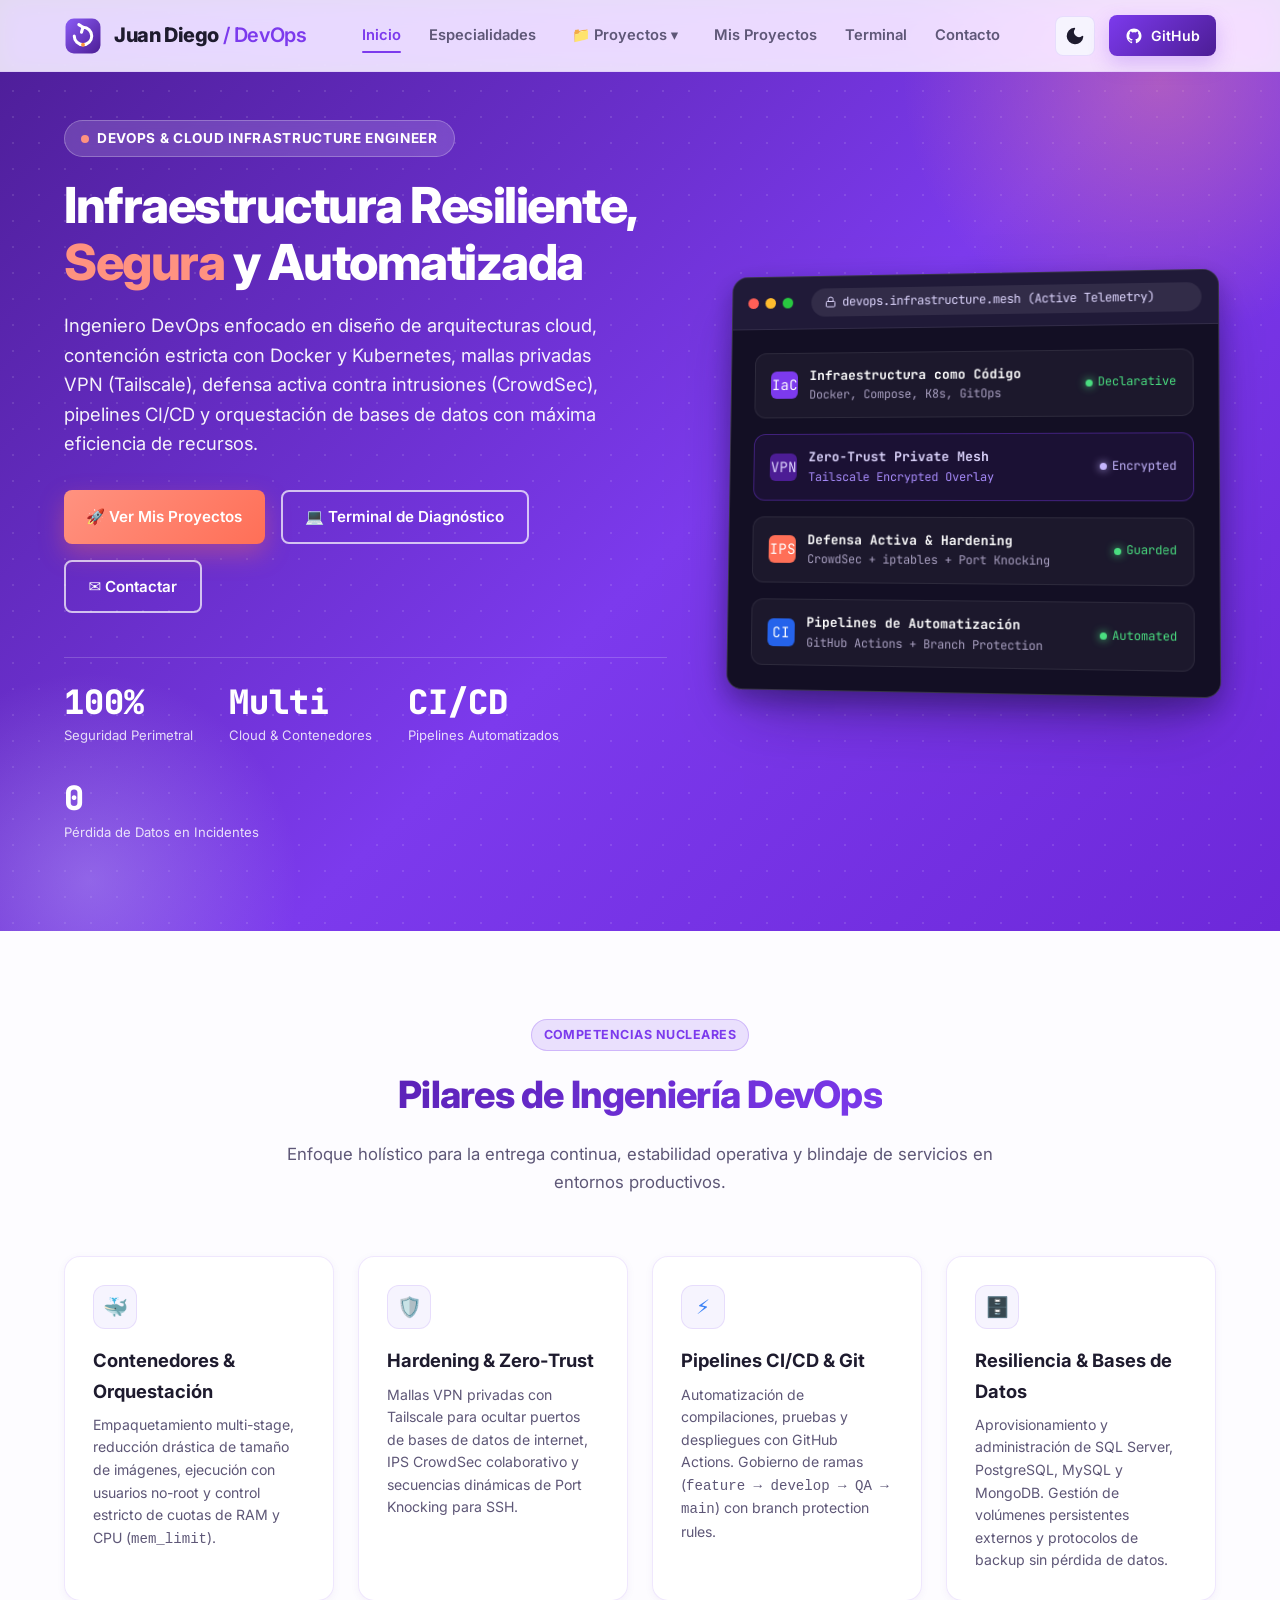
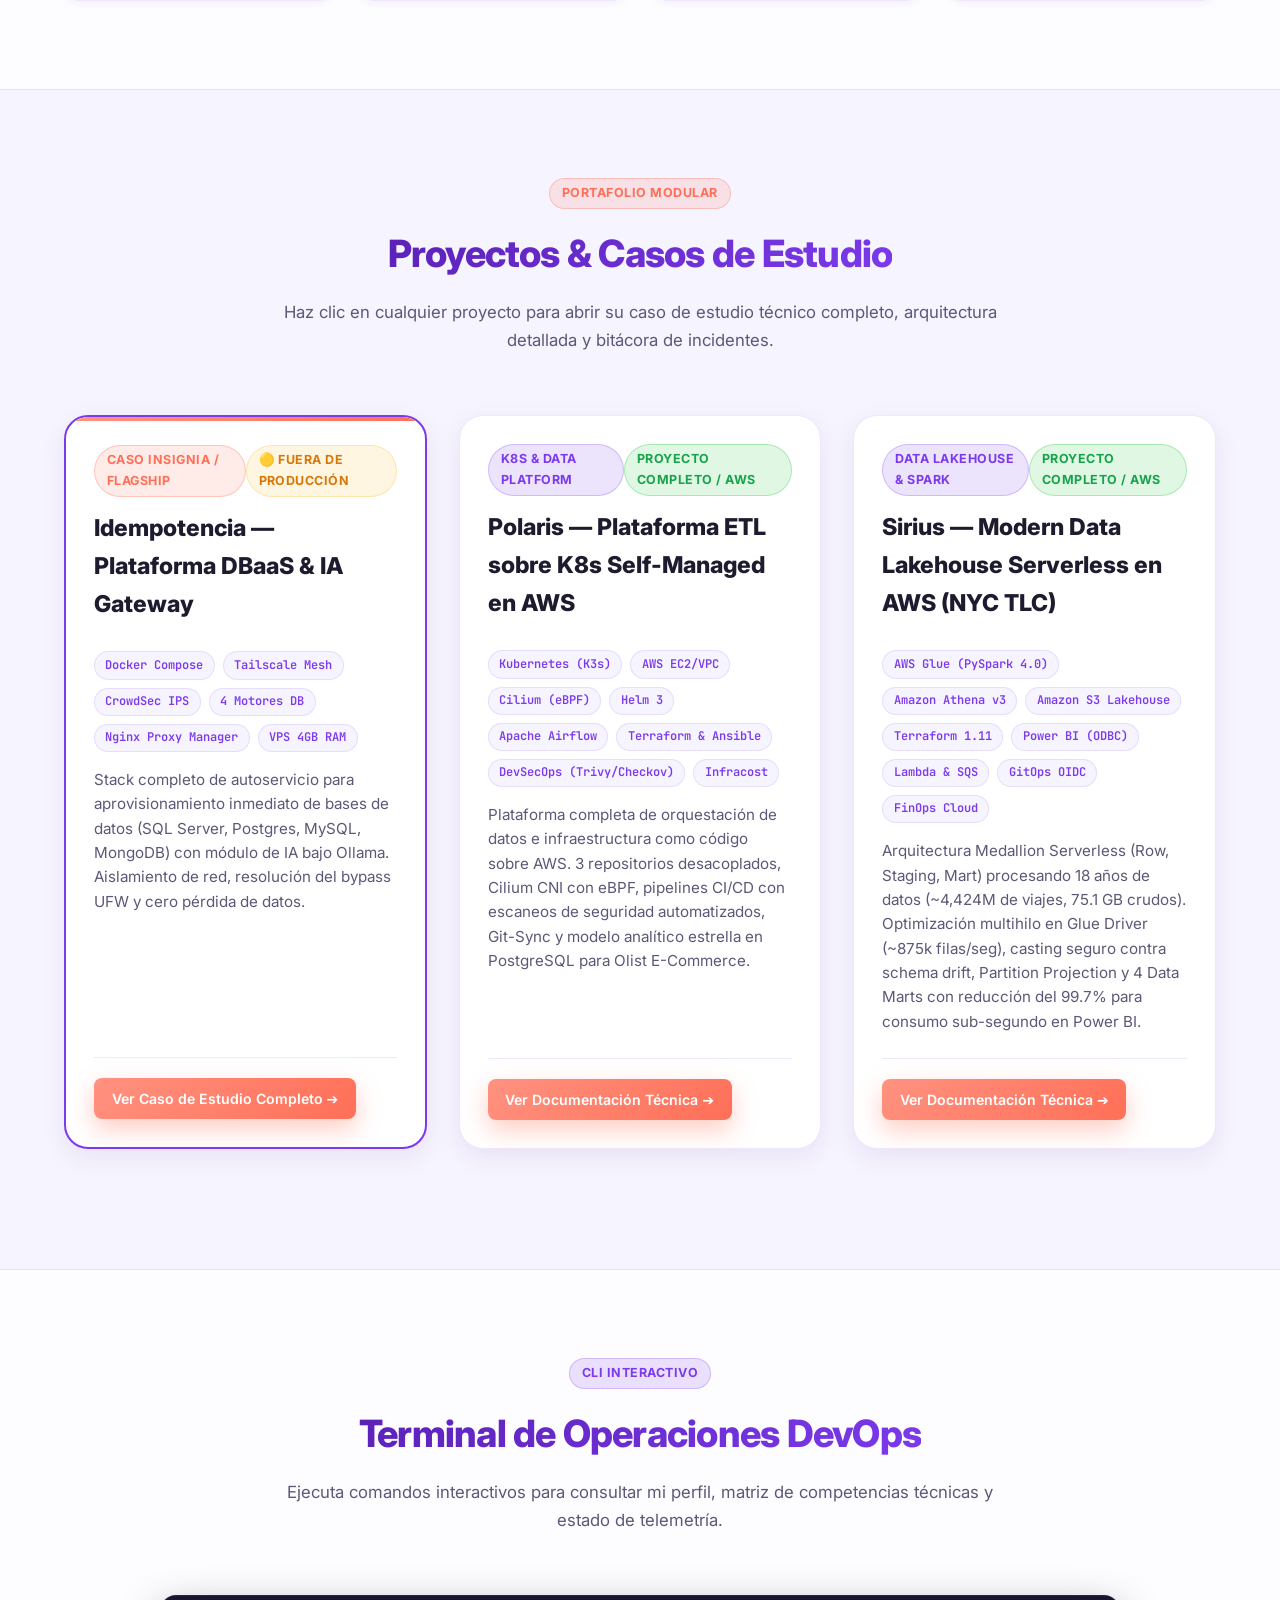
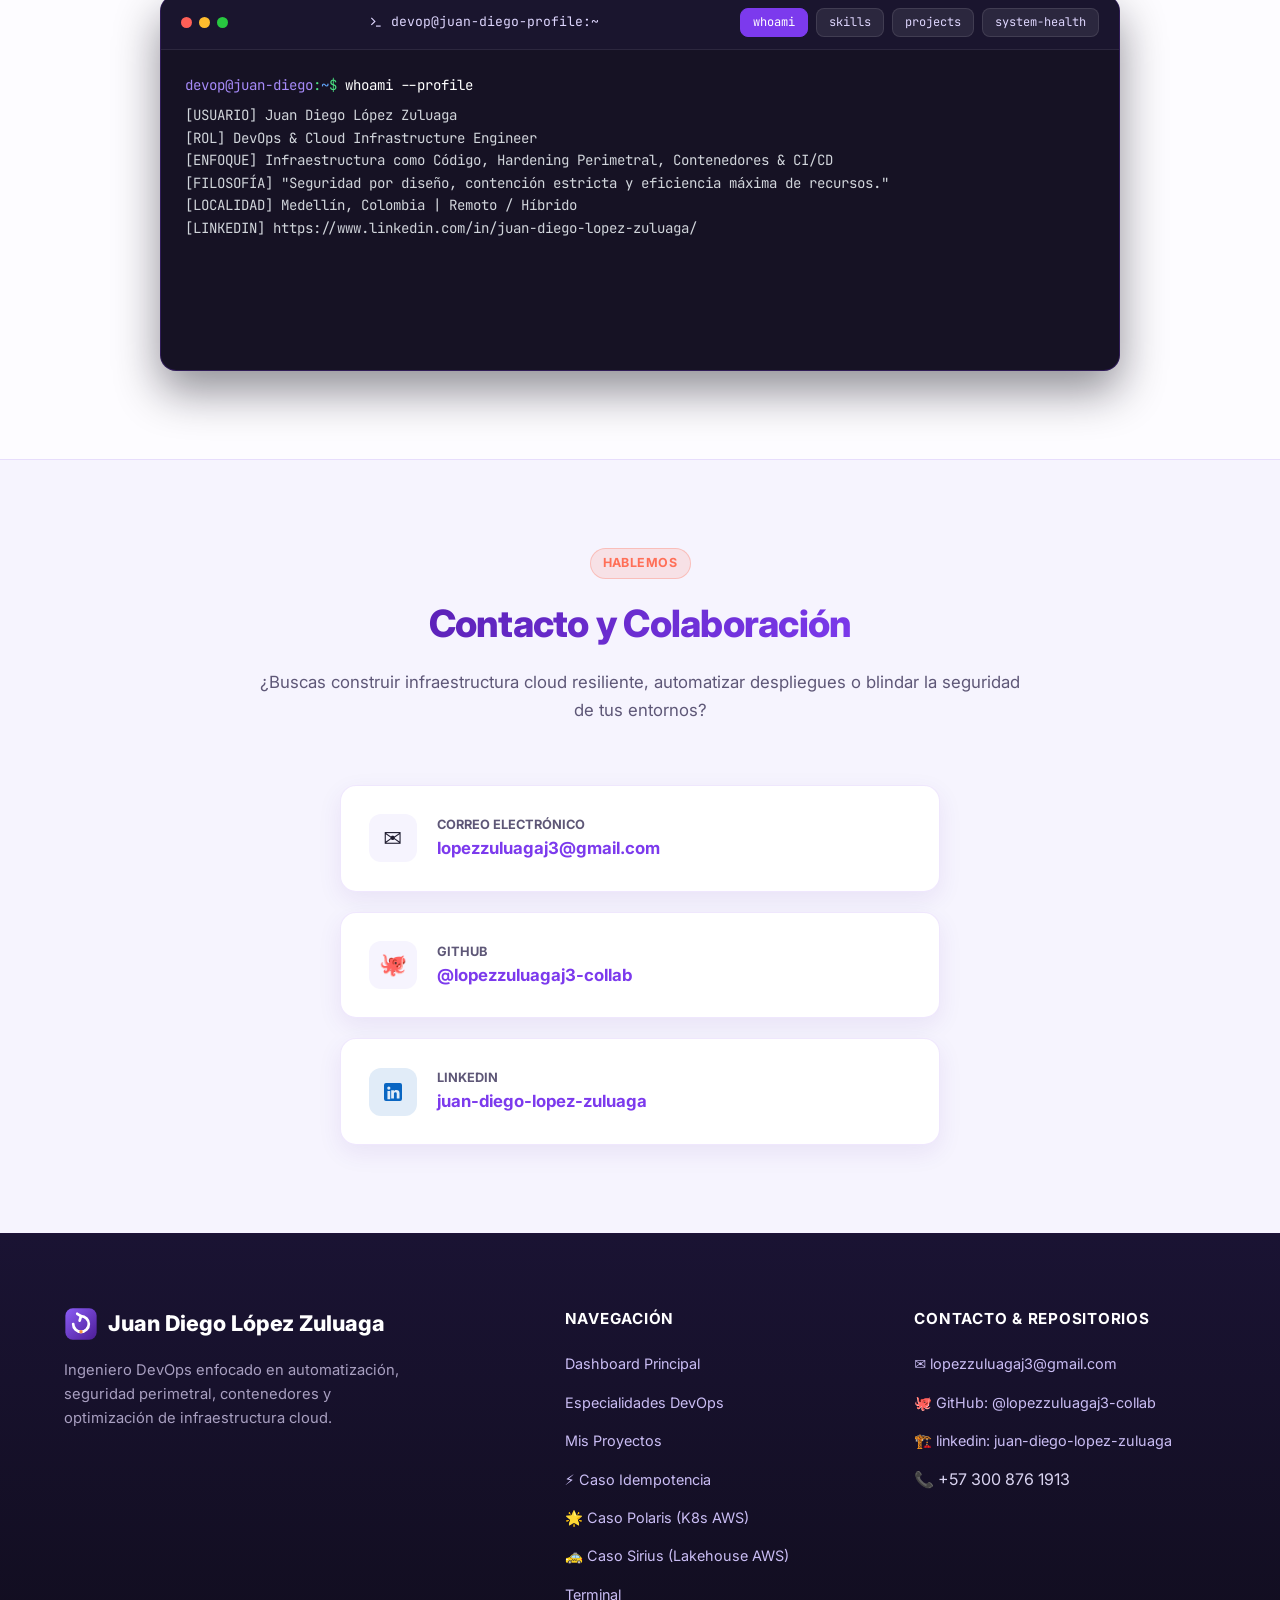
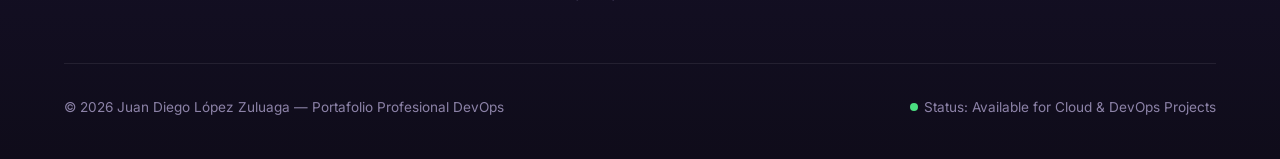
==== commit 96c02dda: "docs: redactar IPs de VPS, estandarizar rol DevOps Engineer y unificar estado de proyectos" ====
--- a/index.html
+++ b/index.html
@@ -3,8 +3,8 @@
 <head>
   <meta charset="UTF-8">
   <meta name="viewport" content="width=device-width, initial-scale=1.0">
-  <title>Juan Diego López Zuluaga — Portafolio Profesional DevOps & Cloud Infrastructure</title>
-  <meta name="description" content="Portafolio profesional de Juan Diego López Zuluaga, Lead DevOps. Arquitectura cloud, hardening perimetral con Tailscale y CrowdSec, orquestación de bases de datos y CI/CD.">
+  <title>Juan Diego López Zuluaga — Portafolio Profesional DevOps & Cloud Infrastructure Engineer</title>
+  <meta name="description" content="Portafolio profesional de Juan Diego López Zuluaga, DevOps & Cloud Infrastructure Engineer. Arquitectura cloud, hardening perimetral con Tailscale y CrowdSec, orquestación de bases de datos y CI/CD.">
   <meta name="author" content="Juan Diego López Zuluaga">
 
   <!-- Favicon e Identidad -->
@@ -108,7 +108,7 @@
         <div class="hero__content">
           <div class="hero__tag-role">
             <span style="display:inline-block; width:8px; height:8px; border-radius:50%; background:#ff9280;"></span>
-            Lead DevOps & Cloud Infrastructure
+            DevOps & Cloud Infrastructure Engineer
           </div>
           <h1 class="hero__title">
             Infraestructura Resiliente, <span>Segura</span> y Automatizada
@@ -325,7 +325,7 @@
           <div class="card project-card">
             <div style="display:flex; justify-content:space-between; align-items:center; margin-bottom:0.75rem;">
               <span class="badge badge--primary">K8s & Data Platform</span>
-              <span class="badge badge--success">En Producción / AWS</span>
+              <span class="badge badge--success">Proyecto Completo / AWS</span>
             </div>
 
             <h3 class="project-card__title">Polaris — Plataforma ETL sobre K8s Self-Managed en AWS</h3>
@@ -356,7 +356,7 @@
           <div class="card project-card">
             <div style="display:flex; justify-content:space-between; align-items:center; margin-bottom:0.75rem;">
               <span class="badge badge--primary">Data Lakehouse & Spark</span>
-              <span class="badge badge--success">En Producción / AWS</span>
+              <span class="badge badge--success">Proyecto Completo / AWS</span>
             </div>
 
             <h3 class="project-card__title">Sirius — Modern Data Lakehouse Serverless en AWS (NYC TLC)</h3>
@@ -591,7 +591,7 @@
             </p>
 
             <p>
-              <strong>IP pública de la VPS:</strong> <code>46.224.101.88</code> &nbsp;&nbsp; <strong>IP privada (Tailscale) de la VPS:</strong> <code>100.99.206.50</code>
+              <strong>IP pública de la VPS:</strong> <code>&lt;IP_PÚBLICA_VPS&gt;</code> &nbsp;&nbsp; <strong>IP privada (Tailscale) de la VPS:</strong> <code>&lt;IP_PRIVADA_TAILSCALE&gt;</code>
             </p>
 
             <p>
@@ -614,7 +614,7 @@
             <h3>Método de verificación en 3 capas (auditoría obligatoria ante dudas de exposición):</h3>
             <pre><code>docker ps                                          # qué publica Docker
 sudo ss -tulnp                                      # qué escucha realmente el host
-timeout 2 bash -c "echo > /dev/tcp/46.224.101.88/&lt;puerto&gt;" &amp;&amp; echo "ABIERTO" || echo "cerrado"</code></pre>
+timeout 2 bash -c "echo > /dev/tcp/&lt;IP_PÚBLICA_VPS&gt;/&lt;puerto&gt;" &amp;&amp; echo "ABIERTO" || echo "cerrado"</code></pre>
 
             <h2>2.2 Patrón de corrección aplicado</h2>
             <p>En cada <code>docker-compose.yml</code> afectado, cambiar:</p>
@@ -624,7 +624,7 @@
 
 # Corregido y aislado:
 ports:
-  - "100.99.206.50:PUERTO:PUERTO"   # solo accesible vía Tailscale</code></pre>
+  - "&lt;IP_PRIVADA_TAILSCALE&gt;:PUERTO:PUERTO"   # solo accesible vía Tailscale</code></pre>
             <p>
               Y recrear con: <code>docker compose up -d --force-recreate &lt;servicio&gt;</code>. Esto <strong>no</strong> afecta la comunicación interna entre contenedores (que usa el nombre de contenedor sobre la red Docker <code>red-proxy</code>, no el binding público), ni requiere tocar volúmenes.
             </p>
@@ -661,37 +661,37 @@
                 <tr>
                   <td><code>81</code></td>
                   <td>NPM panel admin</td>
-                  <td><code>100.99.206.50</code> (Tailscale only)</td>
+                  <td><code>&lt;IP_PRIVADA_TAILSCALE&gt;</code> (Tailscale only)</td>
                   <td>✅ Cerrado a internet</td>
                 </tr>
                 <tr>
                   <td><code>1433</code></td>
                   <td>SQL Server</td>
-                  <td><code>100.99.206.50</code> (Tailscale only)</td>
+                  <td><code>&lt;IP_PRIVADA_TAILSCALE&gt;</code> (Tailscale only)</td>
                   <td>✅ Cerrado a internet</td>
                 </tr>
                 <tr>
                   <td><code>5432</code></td>
                   <td>PostgreSQL</td>
-                  <td><code>100.99.206.50</code> (Tailscale only)</td>
+                  <td><code>&lt;IP_PRIVADA_TAILSCALE&gt;</code> (Tailscale only)</td>
                   <td>✅ Cerrado a internet</td>
                 </tr>
                 <tr>
                   <td><code>3306</code></td>
                   <td>MySQL</td>
-                  <td><code>100.99.206.50</code> (Tailscale only)</td>
+                  <td><code>&lt;IP_PRIVADA_TAILSCALE&gt;</code> (Tailscale only)</td>
                   <td>✅ Cerrado a internet</td>
                 </tr>
                 <tr>
                   <td><code>27017</code></td>
                   <td>MongoDB</td>
-                  <td><code>100.99.206.50</code> (Tailscale only)</td>
+                  <td><code>&lt;IP_PRIVADA_TAILSCALE&gt;</code> (Tailscale only)</td>
                   <td>✅ Cerrado a internet</td>
                 </tr>
                 <tr>
                   <td><code>9000</code></td>
                   <td>Portainer</td>
-                  <td><code>100.99.206.50</code> (Tailscale only)</td>
+                  <td><code>&lt;IP_PRIVADA_TAILSCALE&gt;</code> (Tailscale only)</td>
                   <td>✅ Correcto desde instalación</td>
                 </tr>
                 <tr>
@@ -740,7 +740,7 @@
             <h2>3.2 Tailscale — red privada del equipo</h2>
             <ul>
               <li>Tailnet bajo la cuenta de administración de Juan (<code>lopezzuluagaj3@gmail.com</code>).</li>
-              <li>Dispositivos conectados: VPS (<code>idempotencia</code>, IP privada <code>100.99.206.50</code>), PC de Juan (<code>pcjuandiego</code>) y PC de Santiago Botero (<code>santi</code>).</li>
+              <li>Dispositivos conectados: VPS (<code>idempotencia</code>, IP privada <code>&lt;IP_PRIVADA_TAILSCALE&gt;</code>), PC de Juan (<code>pcjuandiego</code>) y PC de Santiago Botero (<code>santi</code>).</li>
               <li>Utilizado para acceder de forma privada a: las 4 bases de datos, el panel de NPM (<code>:81</code>) y Portainer (<code>:9000</code>).</li>
             </ul>
           </article>
@@ -798,13 +798,13 @@
                 <tr>
                   <td>Nginx Proxy Manager</td>
                   <td><code>nginx-proxy-manager</code></td>
-                  <td>panel en <code>100.99.206.50:81</code></td>
+                  <td>panel en <code>&lt;IP_PRIVADA_TAILSCALE&gt;:81</code></td>
                   <td>81</td>
                 </tr>
                 <tr>
                   <td>Portainer CE</td>
                   <td><code>portainer</code></td>
-                  <td><code>100.99.206.50:9000</code></td>
+                  <td><code>&lt;IP_PRIVADA_TAILSCALE&gt;:9000</code></td>
                   <td>9000</td>
                 </tr>
               </tbody>
@@ -820,7 +820,7 @@
           <!-- 6. BASES DE DATOS -->
           <article id="doc-art-bases-datos" class="doc-article">
             <h1 class="doc-article__title">6. Bases de datos</h1>
-            <p>Las cuatro bases de datos comparten el mismo patrón de seguridad: publicadas únicamente sobre la IP de Tailscale (<code>100.99.206.50:PUERTO</code>), nunca sobre <code>0.0.0.0</code>.</p>
+            <p>Las cuatro bases de datos comparten el mismo patrón de seguridad: publicadas únicamente sobre la IP de Tailscale (<code>&lt;IP_PRIVADA_TAILSCALE&gt;:PUERTO</code>), nunca sobre <code>0.0.0.0</code>.</p>
 
             <table>
               <thead>
@@ -880,7 +880,7 @@
 
             <h2>8.1 Error 500 en /auth/register — connection string con IP pública</h2>
             <p><strong>Síntoma:</strong> Timeout de conexión SQL (<code>SqlException</code>) al registrar un usuario.</p>
-            <p><strong>Causa:</strong> La connection string apuntaba a <code>Server=46.224.101.88</code> en vez de <code>Server=idempotencia-sqlserver</code>, cayendo en un bloqueo por hairpin NAT.</p>
+            <p><strong>Causa:</strong> La connection string apuntaba a <code>Server=&lt;IP_PÚBLICA_VPS&gt;</code> en vez de <code>Server=idempotencia-sqlserver</code>, cayendo en un bloqueo por hairpin NAT.</p>
             <p><strong>Solución:</strong> Corregir el servidor al nombre del contenedor en la red Docker. Conexión restablecida de inmediato con latencia &lt;1ms.</p>
 
             <h2>8.2 Volumen duplicado de SQL Server al recrear el contenedor</h2>
@@ -1670,6 +1670,7 @@
         </div>
 
         <div class="doc-navbar__nav">
+          <span class="doc-navbar__item" style="opacity:0.6; cursor:default;">Manual de Usuario</span>
           <span class="doc-navbar__item active" id="sirius-nav-tab-resumen">Resumen General</span>
           <span class="doc-navbar__item" id="sirius-nav-tab-ingesta">Ingesta & IaC</span>
           <span class="doc-navbar__item" id="sirius-nav-tab-spark">Glue PySpark 4.0</span>
@@ -1900,6 +1901,12 @@
 ├── fhvhv/anio=2026/mes=01/fhvhv_tripdata_2026-01.parquet
 └── fhv/anio=2026/mes=01/fhv_tripdata_2026-01.parquet</pre>
             </div>
+
+            <h2>Evidencia de Infraestructura en Amazon S3</h2>
+            <figure>
+              <img src="./assets/img/sirius/s3_bukets.png" alt="Buckets S3 en AWS Lakehouse">
+              <figcaption><strong>Amazon S3 Lakehouse:</strong> Despliegue de los buckets de almacenamiento de la arquitectura Medallion (Raw/Bronze, Staging/Silver, Mart/Gold).</figcaption>
+            </figure>
           </article>
 
           <!-- 2. CI/CD & GITOPS -->
@@ -2043,6 +2050,16 @@
                 </tbody>
               </table>
             </div>
+
+            <h2>Evidencia de Ejecución en AWS Glue 4.0</h2>
+            <figure>
+              <img src="./assets/img/sirius/glue_job_metrix.png" alt="Métricas de Ejecución en AWS Glue">
+              <figcaption><strong>AWS Glue Jobs:</strong> Historial de ejecuciones en verde (Succeeded), DPU asignados y monitoreo del procesamiento distribuido en Apache Spark.</figcaption>
+            </figure>
+            <figure>
+              <img src="./assets/img/sirius/glue_categority_table.png" alt="Esquema de Tablas en AWS Glue Data Catalog">
+              <figcaption><strong>Glue Data Catalog:</strong> Esquema tipado, compresión Snappy y particionamiento en S3 (<code>anio</code>, <code>mes</code>).</figcaption>
+            </figure>
           </article>
 
           <!-- 4. CALIDAD Y ESQUEMA -->
@@ -2140,6 +2157,16 @@
               <li><code>scripts/materializar_marts.py</code>: Recrea la capa Gold completa desde cero mediante <code>DROP TABLE + CTAS</code> para los 18 años históricos.</li>
               <li><code>scripts/incremental_marts.py</code>: Inserta con <code>INSERT INTO</code> únicamente el nuevo mes llegado a Staging con <strong>guardias de idempotencia</strong> que evitan duplicados accidentales.</li>
             </ul>
+
+            <h2>Evidencia de Ejecución en Amazon Athena v3</h2>
+            <figure>
+              <img src="./assets/img/sirius/captura_respuesta_athena.png" alt="Rendimiento de Consultas en Amazon Athena">
+              <figcaption><strong>Athena FinOps:</strong> Consulta analítica agregando Data Marts en <strong>~1.2 segundos</strong> escaneando solo <strong>15 - 45 MB</strong> gracias al formato Parquet Snappy particionado.</figcaption>
+            </figure>
+            <figure>
+              <img src="./assets/img/sirius/captura_query_athena.png" alt="Consulta SQL en Athena Query Editor">
+              <figcaption><strong>Athena Query Editor:</strong> Sentencia SQL analítica ejecutada contra las tablas materializadas en <code>sirius_mart_db</code>.</figcaption>
+            </figure>
           </article>
 
           <!-- 6. FINOPS COSTOS -->
@@ -2237,7 +2264,7 @@
           <article id="sirius-art-powerbi" class="doc-article">
             <h1 class="doc-article__title">3. Power BI Desktop & Seguridad Least Privilege</h1>
             <p class="doc-article__lead">
-              Conexión analítica nativa mediante Simba Athena ODBC DSN bajo el principio de mínimo privilegio con el usuario IAM sirius-powerbi-reader.
+              Conexión analítica nativa mediante Simba Athena ODBC DSN bajo el principio de mínimo privilegio con el usuario IAM sirius-powerbi-reader y visualizaciones ejecutivas en modo Import.
             </p>
 
             <h2>Seguridad de Mínimo Privilegio (IAM Least Privilege)</h2>
@@ -2248,21 +2275,53 @@
               <li>Lectura exclusiva de metadatos en <code>sirius_mart_db</code> (Glue).</li>
               <li>Ejecución de consultas restringida al Workgroup <code>sirius-eda</code>.</li>
               <li>Lectura sobre <code>s3://sirius-mart-.../mart/*</code> y escritura temporal en <code>result_eda/*</code>.</li>
-              <li><strong>Cero acceso</strong> a las capas Row y Staging, a Terraform ni a funciones Lambda.</li>
+              <li><strong>Cero acceso</strong> a las capas Bronze y Silver, a Terraform ni a funciones Lambda.</li>
             </ul>
 
             <h2>Conexión ODBC en Modo Import</h2>
             <p>
-              Al configurar el DSN de usuario <code>sirius_mart</code> en modo <strong>Import</strong>, los 388 MB de la capa Gold se cargan en la RAM del equipo en menos de 2 segundos. Los analistas pueden interactuar, filtrar y calcular medidas DAX con latencia instantánea sin incurrir en costos adicionales de escaneo en Athena.
-            </p>
-
-            <h2>Los 3 Dashboards Estratégicos</h2>
-            <ol>
-              <li><strong>Evolución de Cuota de Mercado (18 Años):</strong> Desplazamiento del Taxi Amarillo frente a Uber/Lyft (>80% tras 2019) y caída del 85% durante el confinamiento COVID-19 en 2020.</li>
-              <li><strong>KPIs Financieros y Economía del Viaje:</strong> Tarifas base promedio, porcentaje de propina por tarjeta, peajes e ingresos netos de conductores por servicio.</li>
-              <li><strong>Demanda Territorial y Corredores de Movilidad:</strong> Flujos entre distritos de NYC y conexiones a los aeropuertos JFK y LaGuardia.</li>
-            </ol>
-          </article>
+              Al configurar el DSN de usuario <code>sirius_mart</code> en modo <strong>Import</strong>, los Data Marts se cargan en la RAM del equipo en menos de 2 segundos. Los analistas pueden interactuar, filtrar y calcular medidas DAX con latencia instantánea sin incurrir en costos adicionales de escaneo en Athena.
+            </p>
+
+            <h2>📊 Los 3 Dashboards Estratégicos en Power BI</h2>
+
+            <div style="margin-top: 2rem;">
+              <h3>Página 1: Visión Ejecutiva y Cuota de Mercado (2009 – 2026)</h3>
+              <p>Evolución de 4.42B de viajes analizados, adopción tecnológica de Uber/Lyft (>80% de cuota) y shock de abril de 2020 por confinamiento COVID-19.</p>
+              <figure>
+                <img src="./assets/img/sirius/dashboard_1.png" alt="Página 1: Visión Ejecutiva y Cuota de Mercado">
+                <figcaption><strong>Dashboard Página 1:</strong> KPIs de Total Viajes (4.42B), Cuota Apps (80.9%), Cuota Taxi (13.7%), gráfico de áreas apiladas 100% y volumen mensual histórico.</figcaption>
+              </figure>
+            </div>
+
+            <div style="margin-top: 2.5rem;">
+              <h3>Página 2: KPIs Financieros y Rendimiento Económico</h3>
+              <p>Estructura de costos, facturación bruta acumulada ($84.2B USD), tarifa base media ($18.45 USD), tasa de propinas (16.8%) y compensación media por viaje a conductores ($14.20 USD).</p>
+              <figure>
+                <img src="./assets/img/sirius/dashboard_2.png" alt="Página 2: KPIs Financieros y Rendimiento Económico">
+                <figcaption><strong>Dashboard Página 2:</strong> Análisis financiero, comparativa de tarifa por viaje y evolución de costo por milla ($/milla) entre modalidades.</figcaption>
+              </figure>
+            </div>
+
+            <div style="margin-top: 2.5rem;">
+              <h3>Página 3: Dinámica Espacio-Temporal y Horaria</h3>
+              <p>Matriz cruzada de flujos origen-destino entre los distritos de NYC y curva horaria de demanda (0-23h) con filtros desplegables tipo acordeón para análisis interactivo por día de la semana y servicio.</p>
+              <figure>
+                <img src="./assets/img/sirius/dashboard_3.png" alt="Página 3: Dinámica Espacio-Temporal y Horaria">
+                <figcaption><strong>Dashboard Página 3:</strong> Filtros desplegables tipo acordeón, matriz territorial de viajes y curva horaria reactiva que revela horas pico laborales vs. ocio nocturno.</figcaption>
+              </figure>
+            </div>
+
+            <div style="margin-top: 2.5rem;">
+              <h3>🏛️ Modelo de Datos Semántico (Semantic Model)</h3>
+              <p>Relaciones entre los 4 Data Marts de la capa Gold optimizados con compresión VertiPaq y medidas DAX dinámicas.</p>
+              <figure>
+                <img src="./assets/img/sirius/model_view.png" alt="Modelo de Datos Semántico en Power BI">
+                <figcaption><strong>Vista de Modelo:</strong> Diagrama relacional de tablas analíticas en Power BI Desktop.</figcaption>
+              </figure>
+            </div>
+          </article>
+
 
           <!-- ==================== PAGINACIÓN INFERIOR ==================== -->
           <div class="doc-pagination">
--- a/styles.css
+++ b/styles.css
@@ -2047,4 +2047,37 @@
   border-radius: 16px;
 }
 
-
+/* ==========================================================================
+   Estilos de Figuras e Imágenes en Documentación Técnica
+   ========================================================================== */
+.doc-article figure {
+  margin: 1.75rem 0;
+  text-align: center;
+}
+
+.doc-article img {
+  max-width: 100%;
+  height: auto;
+  border-radius: 10px;
+  border: 1px solid rgba(255, 255, 255, 0.12);
+  box-shadow: 0 10px 30px rgba(0, 0, 0, 0.35);
+  display: block;
+  margin: 0 auto;
+  transition: transform 0.2s ease, box-shadow 0.2s ease;
+}
+
+.doc-article img:hover {
+  transform: scale(1.01);
+  box-shadow: 0 14px 40px rgba(0, 0, 0, 0.45);
+}
+
+.doc-article figcaption {
+  font-size: 0.85rem;
+  color: #94a3b8;
+  margin-top: 0.75rem;
+  line-height: 1.5;
+  text-align: center;
+}
+
+
+
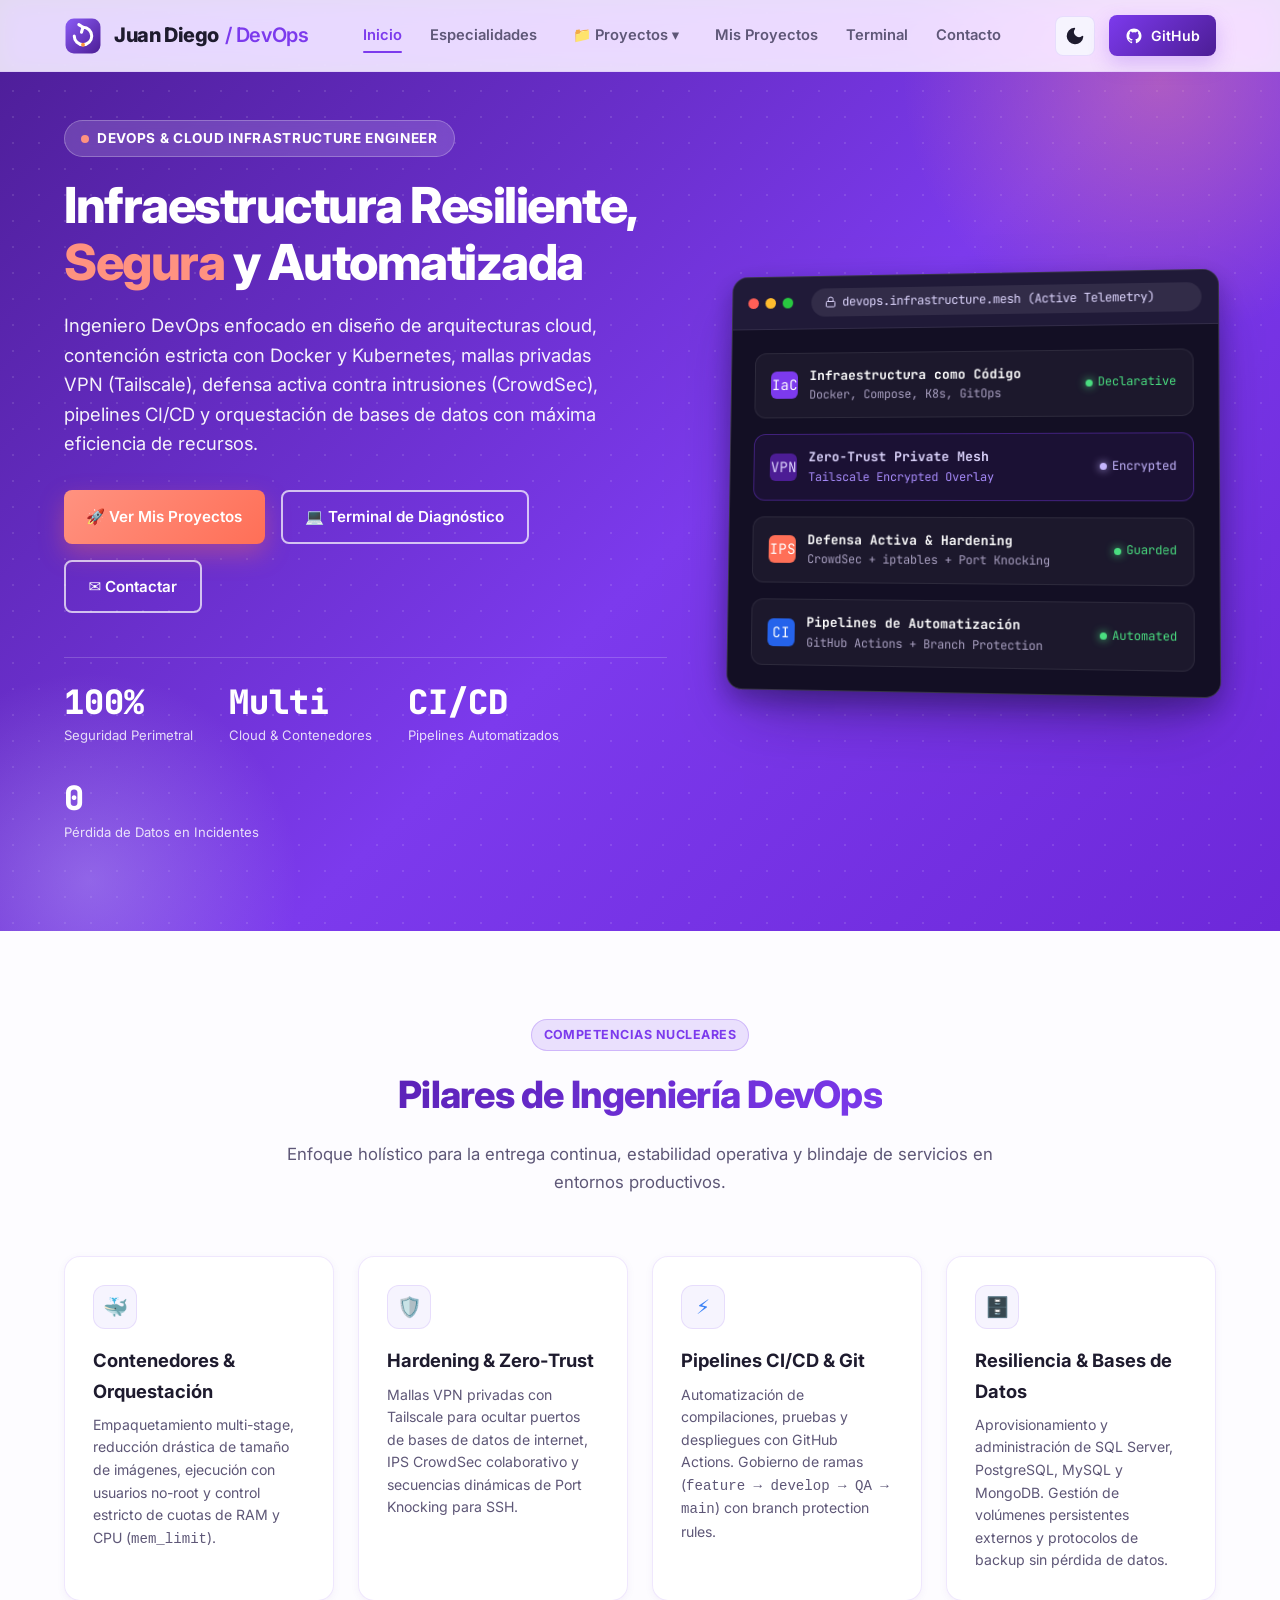
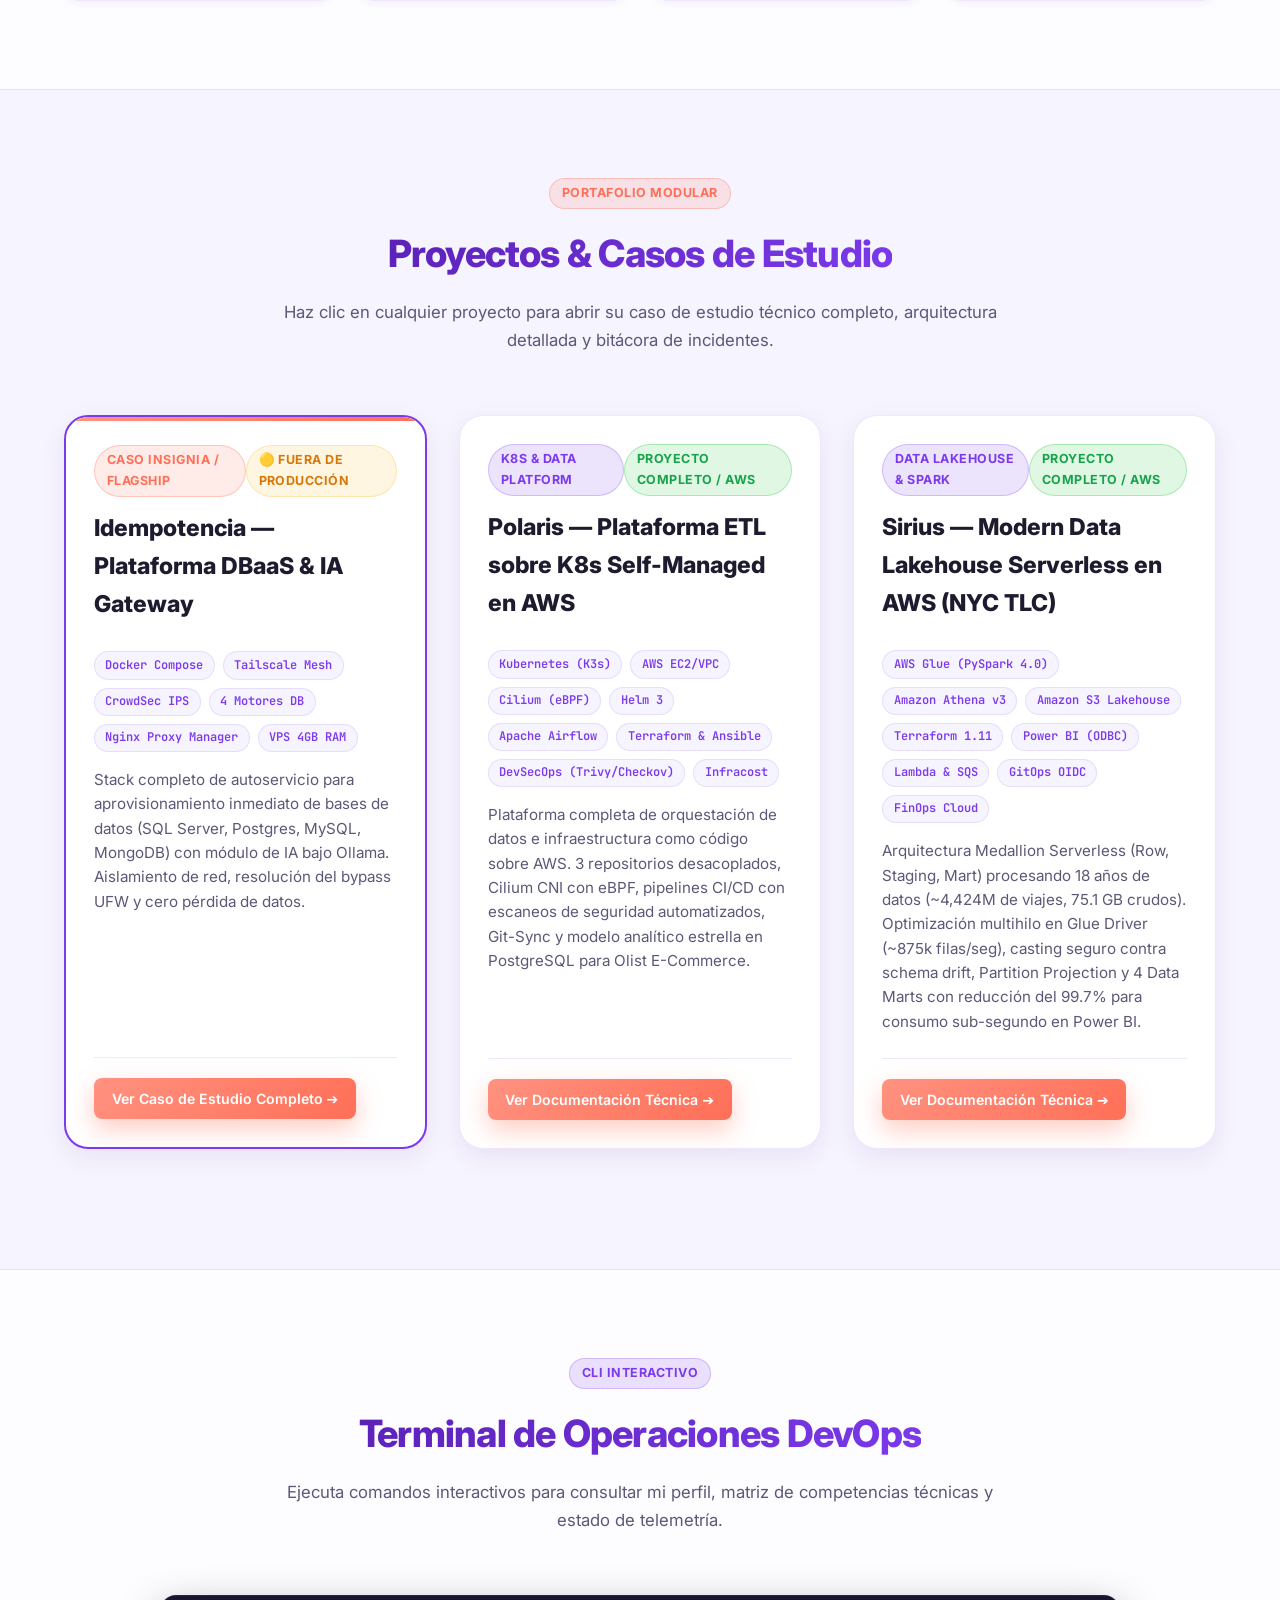
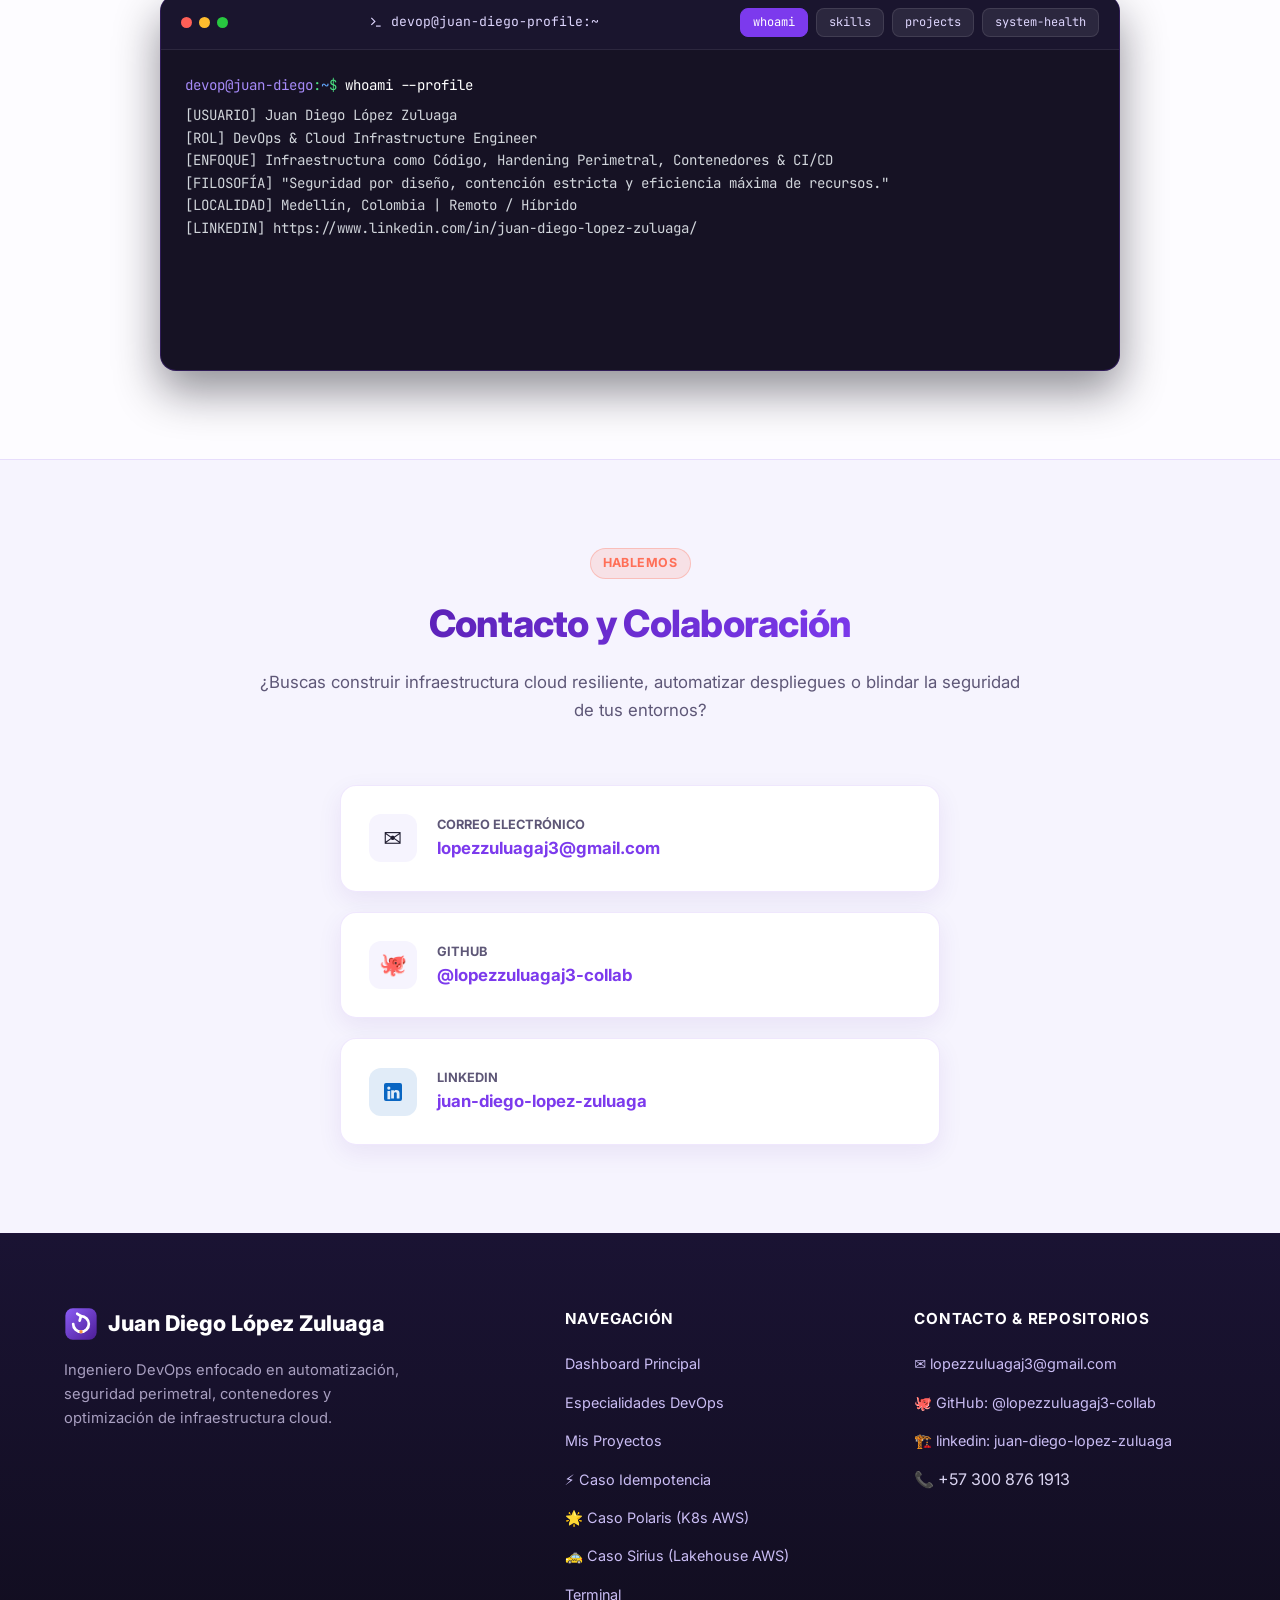
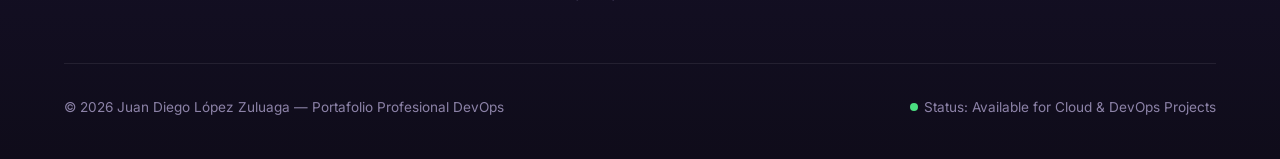
==== commit c009a907: "se corrigen problemas con el responsive" ====
--- a/index.html
+++ b/index.html
@@ -26,7 +26,7 @@
     <div class="container navbar__inner">
       <a href="#inicio" class="navbar__brand" aria-label="Inicio">
         <img src="./assets/logo.svg" alt="Logo" class="navbar__logo">
-        <span>Juan Diego <span style="color:var(--primary); font-weight:600;">/ DevOps</span></span>
+        <span class="navbar__brand-text">Juan Diego <span class="navbar__brand-role" style="color:var(--primary); font-weight:600;">/ DevOps</span></span>
       </a>
 
       <nav class="navbar__nav" id="navbar-nav">
@@ -39,21 +39,21 @@
             📁 Proyectos ▾
           </span>
           <div class="nav__dropdown-menu">
-            <a href="#proyecto-idempotencia" class="nav__dropdown-item">
+            <a href="./proyectos/idempotencia/" class="nav__dropdown-item">
               <span style="font-size:1.2rem;">⚡</span>
               <div>
                 <strong>Idempotencia</strong>
                 <small>DBaaS Multi-Motor (Fuera de Producción)</small>
               </div>
             </a>
-            <a href="#proyecto-polaris" class="nav__dropdown-item">
+            <a href="./proyectos/polaris/" class="nav__dropdown-item">
               <span style="font-size:1.2rem;">🌟</span>
               <div>
                 <strong>Polaris</strong>
                 <small>K8s Self-Managed + Cilium + ETL en AWS</small>
               </div>
             </a>
-            <a href="#proyecto-sirius" class="nav__dropdown-item">
+            <a href="./proyectos/sirius/" class="nav__dropdown-item">
               <span style="font-size:1.2rem;">🚕</span>
               <div>
                 <strong>Sirius</strong>
@@ -77,19 +77,23 @@
         </button>
 
         <!-- Botón a GitHub -->
-        <a href="https://github.com/lopezzuluagaj3-collab" target="_blank" rel="noopener noreferrer" class="button button--primary" style="padding: 0.55rem 1rem; font-size: 0.88rem;">
+        <a href="https://github.com/lopezzuluagaj3-collab" target="_blank" rel="noopener noreferrer" class="button button--primary nav-github-btn" aria-label="GitHub">
           <svg width="18" height="18" viewBox="0 0 24 24" fill="currentColor">
             <path fill-rule="evenodd" clip-rule="evenodd" d="M12 2C6.477 2 2 6.484 2 12.017c0 4.425 2.865 8.18 6.839 9.504.5.092.682-.217.682-.483 0-.237-.008-.868-.013-1.703-2.782.605-3.369-1.343-3.369-1.343-.454-1.158-1.11-1.466-1.11-1.466-.908-.62.069-.608.069-.608 1.003.07 1.53 1.032 1.53 1.032.892 1.53 2.341 1.088 2.91.832.092-.647.35-1.088.636-1.338-2.22-.253-4.555-1.113-4.555-4.951 0-1.093.39-1.988 1.029-2.688-.103-.253-.446-1.272.098-2.65 0 0 .84-.27 2.75 1.026A9.564 9.564 0 0112 6.844c.85.004 1.705.115 2.504.337 1.909-1.296 2.747-1.027 2.747-1.027.546 1.379.202 2.398.1 2.651.64.7 1.028 1.595 1.028 2.688 0 3.848-2.339 4.695-4.566 4.943.359.309.678.92.678 1.855 0 1.338-.012 2.419-.012 2.747 0 .268.18.58.688.482A10.019 10.019 0 0022 12.017C22 6.484 17.522 2 12 2z"/>
           </svg>
-          GitHub
+          <span class="nav-github-text">GitHub</span>
         </a>
 
         <!-- Botón Menú Móvil -->
         <button class="mobile-menu-btn" id="mobile-menu-btn" aria-label="Abrir menú">
-          <svg width="22" height="22" viewBox="0 0 24 24" fill="none" stroke="currentColor" stroke-width="2">
+          <svg class="icon-hamburger" width="22" height="22" viewBox="0 0 24 24" fill="none" stroke="currentColor" stroke-width="2">
             <line x1="3" y1="12" x2="21" y2="12"></line>
             <line x1="3" y1="6" x2="21" y2="6"></line>
             <line x1="3" y1="18" x2="21" y2="18"></line>
+          </svg>
+          <svg class="icon-close" width="22" height="22" viewBox="0 0 24 24" fill="none" stroke="currentColor" stroke-width="2.5" stroke-linecap="round" stroke-linejoin="round">
+            <line x1="18" y1="6" x2="6" y2="18"></line>
+            <line x1="6" y1="6" x2="18" y2="18"></line>
           </svg>
         </button>
       </div>
@@ -315,7 +319,7 @@
             </p>
 
             <div class="project-card__footer">
-              <a href="#proyecto-idempotencia" class="button button--accent" style="padding:0.55rem 1.1rem; font-size:0.88rem;">
+              <a href="./proyectos/idempotencia/" class="button button--accent" style="padding:0.55rem 1.1rem; font-size:0.88rem;">
                 Ver Caso de Estudio Completo ➔
               </a>
             </div>
@@ -346,7 +350,7 @@
             </p>
 
             <div class="project-card__footer">
-              <a href="#proyecto-polaris" class="button button--accent" style="padding:0.55rem 1.1rem; font-size:0.88rem;">
+              <a href="./proyectos/polaris/" class="button button--accent" style="padding:0.55rem 1.1rem; font-size:0.88rem;">
                 Ver Documentación Técnica ➔
               </a>
             </div>
@@ -377,7 +381,7 @@
             </p>
 
             <div class="project-card__footer">
-              <a href="#proyecto-sirius" class="button button--accent" style="padding:0.55rem 1.1rem; font-size:0.88rem;">
+              <a href="./proyectos/sirius/" class="button button--accent" style="padding:0.55rem 1.1rem; font-size:0.88rem;">
                 Ver Documentación Técnica ➔
               </a>
             </div>
@@ -485,1860 +489,6 @@
       </div>
     </section>
 
-  </div>
-
-  <!-- ==========================================================================
-       VISTA 2: VISOR DE DOCUMENTACIÓN TÉCNICA OFICIAL (ESTILO DOCUSAURUS)
-       Idéntico a la documentación de Idempotencia (Sidebar, Acordeones, Breadcrumbs)
-       ========================================================================== -->
-  <div id="view-proyecto-idempotencia" class="view-section project-view">
-    <div class="doc-viewer">
-
-      <!-- NAVBAR SUPERIOR ESTILO DOCUSAURUS -->
-      <nav class="doc-navbar">
-        <div style="display:flex; align-items:center; gap:1.25rem;">
-          <a href="#inicio" class="doc-back-link" title="Regresar al Dashboard Principal">
-            ← Volver al Portafolio
-          </a>
-          <div class="doc-navbar__brand">
-            <img src="./assets/logo.svg" alt="Logo">
-            <span>idempotencia</span>
-          </div>
-        </div>
-
-        <div class="doc-navbar__nav">
-          <span class="doc-navbar__item" style="opacity:0.6; cursor:default;">Manual de Usuario</span>
-          <span class="doc-navbar__item" style="opacity:0.6; cursor:default;">Frontend</span>
-          <span class="doc-navbar__item" style="opacity:0.6; cursor:default;">Backend</span>
-          <span class="doc-navbar__item active">DevOps</span>
-          <span class="doc-navbar__item" style="opacity:0.6; cursor:default;">IA</span>
-        </div>
-
-        <div class="doc-navbar__actions">
-          <a href="https://github.com/devsanbox-celula-idempotencia/idempotencia-documentacion" target="_blank" rel="noopener noreferrer" class="doc-navbar__item" style="display:flex; align-items:center; gap:0.35rem;">
-            GitHub ↗
-          </a>
-          <button class="theme-toggle" aria-label="Cambiar tema">
-            <span class="theme-icon-slot">
-              <svg viewBox="0 0 24 24" fill="none" width="18" height="18">
-                <path d="M21 12.79A9 9 0 1 1 11.21 3 7 7 0 0 0 21 12.79z" stroke="currentColor" stroke-width="2" stroke-linecap="round" stroke-linejoin="round"/>
-              </svg>
-            </span>
-          </button>
-        </div>
-      </nav>
-
-      <!-- CONTENEDOR PRINCIPAL DE 2 COLUMNAS -->
-      <div class="doc-container">
-
-        <!-- BARRA LATERAL IZQUIERDA (SIDEBAR CON ACORDEÓN) -->
-        <aside class="doc-sidebar">
-          <div class="doc-sidebar__title">
-            <span>Idempotencia Docs</span>
-            <span class="badge badge--warning" style="font-size:0.65rem; padding:0.15rem 0.45rem;">Fuera de Producción</span>
-          </div>
-
-          <div class="doc-sidebar__category" id="doc-category-box">
-            <button class="doc-sidebar__category-btn" id="doc-category-toggle" type="button">
-              <span>☁️ Documentación Técnica</span>
-              <svg class="doc-sidebar__chevron" viewBox="0 0 24 24" fill="none" stroke="currentColor" stroke-width="2.5">
-                <polyline points="6 9 12 15 18 9"></polyline>
-              </svg>
-            </button>
-
-            <ul class="doc-sidebar__list">
-              <li><a class="doc-sidebar__link active" data-doc-target="resumen-general">Resumen general</a></li>
-              <li><a class="doc-sidebar__link" data-doc-target="firewall">Firewall</a></li>
-              <li><a class="doc-sidebar__link" data-doc-target="acceso-remoto">Acceso remoto</a></li>
-              <li><a class="doc-sidebar__link" data-doc-target="github">GitHub / control de versiones</a></li>
-              <li><a class="doc-sidebar__link" data-doc-target="servicios">Servicios desplegados</a></li>
-              <li><a class="doc-sidebar__link" data-doc-target="bases-datos">Bases de datos</a></li>
-              <li><a class="doc-sidebar__link" data-doc-target="monitoreo">Monitoreo y seguridad activa</a></li>
-              <li><a class="doc-sidebar__link" data-doc-target="incidentes">Incidentes resueltos</a></li>
-              <li><a class="doc-sidebar__link" data-doc-target="backups">Backups y persistencia</a></li>
-              <li><a class="doc-sidebar__link" data-doc-target="pendientes">Pendientes abiertos</a></li>
-              <li><a class="doc-sidebar__link" data-doc-target="kubernetes">Kubernetes</a></li>
-              <li><a class="doc-sidebar__link" data-doc-target="lecciones">Lecciones operativas</a></li>
-            </ul>
-          </div>
-        </aside>
-
-        <!-- CONTENIDO PRINCIPAL DE LA DOCUMENTACIÓN -->
-        <main class="doc-main">
-
-          <!-- MIGAS DE PAN (BREADCRUMBS) -->
-          <nav class="doc-breadcrumbs" aria-label="breadcrumbs">
-            <span style="cursor:pointer;" onclick="switchDocSection('resumen-general')">🏠</span>
-            <span>›</span>
-            <span>☁️ Documentación Técnica</span>
-            <span>›</span>
-            <span class="doc-breadcrumbs__pill" id="doc-breadcrumb-current">Resumen general</span>
-          </nav>
-
-          <!-- 1. RESUMEN GENERAL (Idéntico a la imagen) -->
-          <article id="doc-art-resumen-general" class="doc-article active">
-            <h1 class="doc-article__title">1. Resumen general</h1>
-
-            <div class="doc-alert doc-alert--warning" style="margin-bottom: 1.5rem;">
-              <span class="doc-alert__icon">⚠️</span>
-              <div class="doc-alert__body">
-                <strong>Estado del Proyecto: Fuera de Producción / Archivado.</strong> La infraestructura activa fue desmantelada al concluir el ciclo de evaluación y entrega; esta documentación preserva la arquitectura, decisiones de hardening y bitácora técnica de lecciones aprendidas.
-              </div>
-            </div>
-            
-            <p>
-              VPS única (4 GB de RAM) alojando el stack completo del proyecto <strong>Idempotencia</strong>: un producto <strong>gestor de bases de datos</strong> para usuarios finales (por eso corren 4 motores de DB). Incluye frontend, backend (producción y QA), y cuatro bases de datos, todo detrás de Nginx Proxy Manager (NPM) con SSL de Let's Encrypt. El acceso administrativo (SSH, bases de datos, paneles internos) está cerrado al público y se gestiona mediante <strong>Tailscale</strong> (VPN privada) y <strong>port knocking</strong>.
-            </p>
-
-            <p>
-              <strong>IP pública de la VPS:</strong> <code>&lt;IP_PÚBLICA_VPS&gt;</code> &nbsp;&nbsp; <strong>IP privada (Tailscale) de la VPS:</strong> <code>&lt;IP_PRIVADA_TAILSCALE&gt;</code>
-            </p>
-
-            <p>
-              <strong>Modelo de producto:</strong> los usuarios finales de Idempotencia necesitarán conectar sus propias herramientas externas (Airflow, DBeaver, etc.) directamente a bases de datos gestionadas, con credenciales propias — no solo a través de la app web. Esto implica que, a futuro, algunos puertos de base de datos deberán exponerse de forma controlada (ver <a href="javascript:void(0)" onclick="switchDocSection('pendientes')" style="color:var(--primary); font-weight:600;">Pendientes abiertos</a>).
-            </p>
-          </article>
-
-          <!-- 2. FIREWALL -->
-          <article id="doc-art-firewall" class="doc-article">
-            <h1 class="doc-article__title">2. Firewall — estado actual y hallazgo crítico</h1>
-
-            <h2>2.1 Hallazgo de seguridad: Docker bypassea ufw</h2>
-            <p>
-              Se descubrió que <strong>Docker inyecta sus propias reglas en <code>iptables</code></strong> (cadenas <code>DOCKER</code> / <code>FORWARD</code>) al publicar un puerto con <code>ports: "0.0.0.0:PUERTO:PUERTO"</code> en un <code>docker-compose.yml</code>. Estas reglas son independientes de <code>ufw</code> y se evalúan aparte — por lo que <strong>un puerto podía estar públicamente accesible desde internet aunque <code>ufw status</code> no mostrara ninguna regla <code>ALLOW</code> para él</strong>. Es un conflicto conocido entre Docker y ufw.
-            </p>
-            <p>
-              Esto se confirmó como la causa de un ataque de fuerza bruta real detectado contra el usuario <code>sa</code> de SQL Server, pese a que el diseño original asumía que ese puerto ya estaba restringido solo a Tailscale.
-            </p>
-
-            <h3>Método de verificación en 3 capas (auditoría obligatoria ante dudas de exposición):</h3>
-            <pre><code>docker ps                                          # qué publica Docker
-sudo ss -tulnp                                      # qué escucha realmente el host
-timeout 2 bash -c "echo > /dev/tcp/&lt;IP_PÚBLICA_VPS&gt;/&lt;puerto&gt;" &amp;&amp; echo "ABIERTO" || echo "cerrado"</code></pre>
-
-            <h2>2.2 Patrón de corrección aplicado</h2>
-            <p>En cada <code>docker-compose.yml</code> afectado, cambiar:</p>
-            <pre><code># Inseguro:
-ports:
-  - "0.0.0.0:PUERTO:PUERTO"
-
-# Corregido y aislado:
-ports:
-  - "&lt;IP_PRIVADA_TAILSCALE&gt;:PUERTO:PUERTO"   # solo accesible vía Tailscale</code></pre>
-            <p>
-              Y recrear con: <code>docker compose up -d --force-recreate &lt;servicio&gt;</code>. Esto <strong>no</strong> afecta la comunicación interna entre contenedores (que usa el nombre de contenedor sobre la red Docker <code>red-proxy</code>, no el binding público), ni requiere tocar volúmenes.
-            </p>
-
-            <h2>2.3 Estado de cada puerto (snapshot actual)</h2>
-            <table>
-              <thead>
-                <tr>
-                  <th>Puerto</th>
-                  <th>Servicio</th>
-                  <th>Binding</th>
-                  <th>Estado</th>
-                </tr>
-              </thead>
-              <tbody>
-                <tr>
-                  <td><code>22</code></td>
-                  <td>SSH</td>
-                  <td>público, restringido con Port Knocking</td>
-                  <td>✅ Controlado</td>
-                </tr>
-                <tr>
-                  <td><code>80</code></td>
-                  <td>NPM (HTTP)</td>
-                  <td>público (0.0.0.0)</td>
-                  <td>✅ Correcto (tráfico real)</td>
-                </tr>
-                <tr>
-                  <td><code>443</code></td>
-                  <td>NPM (HTTPS)</td>
-                  <td>público (0.0.0.0)</td>
-                  <td>✅ Correcto (tráfico real)</td>
-                </tr>
-                <tr>
-                  <td><code>81</code></td>
-                  <td>NPM panel admin</td>
-                  <td><code>&lt;IP_PRIVADA_TAILSCALE&gt;</code> (Tailscale only)</td>
-                  <td>✅ Cerrado a internet</td>
-                </tr>
-                <tr>
-                  <td><code>1433</code></td>
-                  <td>SQL Server</td>
-                  <td><code>&lt;IP_PRIVADA_TAILSCALE&gt;</code> (Tailscale only)</td>
-                  <td>✅ Cerrado a internet</td>
-                </tr>
-                <tr>
-                  <td><code>5432</code></td>
-                  <td>PostgreSQL</td>
-                  <td><code>&lt;IP_PRIVADA_TAILSCALE&gt;</code> (Tailscale only)</td>
-                  <td>✅ Cerrado a internet</td>
-                </tr>
-                <tr>
-                  <td><code>3306</code></td>
-                  <td>MySQL</td>
-                  <td><code>&lt;IP_PRIVADA_TAILSCALE&gt;</code> (Tailscale only)</td>
-                  <td>✅ Cerrado a internet</td>
-                </tr>
-                <tr>
-                  <td><code>27017</code></td>
-                  <td>MongoDB</td>
-                  <td><code>&lt;IP_PRIVADA_TAILSCALE&gt;</code> (Tailscale only)</td>
-                  <td>✅ Cerrado a internet</td>
-                </tr>
-                <tr>
-                  <td><code>9000</code></td>
-                  <td>Portainer</td>
-                  <td><code>&lt;IP_PRIVADA_TAILSCALE&gt;</code> (Tailscale only)</td>
-                  <td>✅ Correcto desde instalación</td>
-                </tr>
-                <tr>
-                  <td><code>8090, 6060</code></td>
-                  <td>CrowdSec (LAPI/métricas)</td>
-                  <td><code>127.0.0.1</code></td>
-                  <td>✅ No expuesto</td>
-                </tr>
-                <tr>
-                  <td><code>5555</code></td>
-                  <td>idempotencia-backend (prod)</td>
-                  <td>interno en red Docker (sin publicar)</td>
-                  <td>✅ No expuesto</td>
-                </tr>
-              </tbody>
-            </table>
-
-            <h2>2.4 Hardening base del sistema</h2>
-            <ul>
-              <li><code>PermitRootLogin no</code>, <code>PasswordAuthentication no</code> (solo login por llave SSH Ed25519/RSA).</li>
-              <li>Usuario dedicado <code>devop</code> con permisos sudo controlados.</li>
-              <li><code>fail2ban</code> activo (jail <code>sshd</code>).</li>
-              <li><strong>CrowdSec</strong> instalado como capa de detección y bloqueo activo en kernel.</li>
-              <li><code>unattended-upgrades</code> instalado para parches automáticos de seguridad.</li>
-            </ul>
-          </article>
-
-          <!-- 3. ACCESO REMOTO -->
-          <article id="doc-art-acceso-remoto" class="doc-article">
-            <h1 class="doc-article__title">3. Acceso remoto</h1>
-
-            <h2>3.1 SSH — Port knocking</h2>
-            <p>El puerto 22 permanece cerrado por defecto en el firewall. Para conectarse:</p>
-            <ol>
-              <li>
-                Se ejecuta el script PowerShell (<code>conectar.ps1</code>) que:
-                <ul>
-                  <li>Envía una secuencia de paquetes TCP a los puertos <code>7000, 8000, 9000</code> para abrir el 22.</li>
-                  <li>Lanza automáticamente la sesión SSH con llave privada autorizada.</li>
-                  <li>En segundo plano, tras un tiempo de espera configurable (15s), envía otra secuencia (<code>6000, 5000, 4000</code>) para volver a cerrar el puerto en iptables — sin interrumpir la sesión establecida.</li>
-                </ul>
-              </li>
-              <li>Cada miembro del equipo con acceso requiere su propia llave autorizada en <code>~/.ssh/authorized_keys</code> de la VPS.</li>
-            </ol>
-
-            <h2>3.2 Tailscale — red privada del equipo</h2>
-            <ul>
-              <li>Tailnet bajo la cuenta de administración de Juan (<code>lopezzuluagaj3@gmail.com</code>).</li>
-              <li>Dispositivos conectados: VPS (<code>idempotencia</code>, IP privada <code>&lt;IP_PRIVADA_TAILSCALE&gt;</code>), PC de Juan (<code>pcjuandiego</code>) y PC de Santiago Botero (<code>santi</code>).</li>
-              <li>Utilizado para acceder de forma privada a: las 4 bases de datos, el panel de NPM (<code>:81</code>) y Portainer (<code>:9000</code>).</li>
-            </ul>
-          </article>
-
-          <!-- 4. GITHUB / CONTROL DE VERSIONES -->
-          <article id="doc-art-github" class="doc-article">
-            <h1 class="doc-article__title">4. GitHub / control de versiones</h1>
-
-            <h2>4.1 Organización</h2>
-            <p>Organización dedicada donde solo el rol DevOps (Juan) cuenta con privilegios administrativos.</p>
-
-            <h2>4.2 Estrategia de ramas</h2>
-            <pre><code>feature/* ──► develop ──► QA ──► main</code></pre>
-            <ul>
-              <li><strong>main:</strong> producción, desplegada automáticamente en la VPS vía GitHub Actions.</li>
-              <li><strong>QA:</strong> ambiente de pruebas también desplegado en la VPS en puertos dedicados.</li>
-              <li>Solo los roles <strong>QA</strong> y <strong>DevOps</strong> tienen permiso de push/merge a <code>main</code> y <code>QA</code>.</li>
-            </ul>
-
-            <h2>4.3 Branch protection rules</h2>
-            <ul>
-              <li>Pull request obligatorio antes de mergear.</li>
-              <li>Restricción de push y merge limitada al team <code>qa-devop</code>.</li>
-              <li>Bloqueo estricto de force-push y eliminación de ramas críticas.</li>
-            </ul>
-          </article>
-
-          <!-- 5. SERVICIOS DESPLEGADOS -->
-          <article id="doc-art-servicios" class="doc-article">
-            <h1 class="doc-article__title">5. Servicios desplegados</h1>
-            <p>Todos corren bajo Docker Compose, conectados a la red externa compartida <code>red-proxy</code>.</p>
-
-            <table>
-              <thead>
-                <tr>
-                  <th>Servicio</th>
-                  <th>Contenedor</th>
-                  <th>Dominio / Puerto</th>
-                  <th>Puerto interno</th>
-                </tr>
-              </thead>
-              <tbody>
-                <tr>
-                  <td>Frontend (prod)</td>
-                  <td><code>idempotencia-frontend</code></td>
-                  <td>idempotencia.andrescortes.dev</td>
-                  <td>80</td>
-                </tr>
-                <tr>
-                  <td>Backend (prod)</td>
-                  <td><code>idempotencia-backend</code></td>
-                  <td>api.idempotencia.andrescortes.dev</td>
-                  <td>5555</td>
-                </tr>
-                <tr>
-                  <td>Nginx Proxy Manager</td>
-                  <td><code>nginx-proxy-manager</code></td>
-                  <td>panel en <code>&lt;IP_PRIVADA_TAILSCALE&gt;:81</code></td>
-                  <td>81</td>
-                </tr>
-                <tr>
-                  <td>Portainer CE</td>
-                  <td><code>portainer</code></td>
-                  <td><code>&lt;IP_PRIVADA_TAILSCALE&gt;:9000</code></td>
-                  <td>9000</td>
-                </tr>
-              </tbody>
-            </table>
-
-            <h2>5.1 Frontend</h2>
-            <p>Build multi-stage: Node 20-alpine (build) + Nginx 1.27-alpine (serve estático). <code>mem_limit: 256m</code>, <code>cpus: 0.5</code>. CI/CD automatizado en GitHub Actions.</p>
-
-            <h2>5.2 Backend (.NET 10)</h2>
-            <p>Dockerfile multi-stage (SDK 10.0 → ASP.NET runtime 10.0), usuario no-root <code>app</code>. <code>appsettings.json</code> montado en modo solo lectura (<code>:ro</code>). Connection strings estrictamente por nombre de contenedor (<code>Server=idempotencia-sqlserver</code>).</p>
-          </article>
-
-          <!-- 6. BASES DE DATOS -->
-          <article id="doc-art-bases-datos" class="doc-article">
-            <h1 class="doc-article__title">6. Bases de datos</h1>
-            <p>Las cuatro bases de datos comparten el mismo patrón de seguridad: publicadas únicamente sobre la IP de Tailscale (<code>&lt;IP_PRIVADA_TAILSCALE&gt;:PUERTO</code>), nunca sobre <code>0.0.0.0</code>.</p>
-
-            <table>
-              <thead>
-                <tr>
-                  <th>Motor</th>
-                  <th>Contenedor</th>
-                  <th>Puerto</th>
-                  <th>Notas</th>
-                </tr>
-              </thead>
-              <tbody>
-                <tr>
-                  <td>SQL Server 2022</td>
-                  <td><code>idempotencia-sqlserver</code></td>
-                  <td>1433</td>
-                  <td>Base principal (<code>master</code>) — Procedimientos de negocio</td>
-                </tr>
-                <tr>
-                  <td>PostgreSQL 16</td>
-                  <td><code>idempotencia-postgres</code></td>
-                  <td>5432</td>
-                  <td>Base <code>main</code> — Provisioning clientes</td>
-                </tr>
-                <tr>
-                  <td>MySQL 8.4</td>
-                  <td><code>idempotencia-mysql</code></td>
-                  <td>3306</td>
-                  <td>Base <code>main</code> — Caching SHA2 Password</td>
-                </tr>
-                <tr>
-                  <td>MongoDB 7</td>
-                  <td><code>idempotencia-mongodb</code></td>
-                  <td>27017</td>
-                  <td>Auth database: <code>admin</code></td>
-                </tr>
-              </tbody>
-            </table>
-
-            <p>Todos los motores cuentan con <code>mem_limit: 512m</code>, <code>cpus: 0.5</code> y rotación estricta de logs (<code>max-size: 10m</code>).</p>
-          </article>
-
-          <!-- 7. MONITOREO Y SEGURIDAD -->
-          <article id="doc-art-monitoreo" class="doc-article">
-            <h1 class="doc-article__title">7. Monitoreo y seguridad activa</h1>
-
-            <h2>7.1 CrowdSec</h2>
-            <p>Instalado nativo en el host con el bouncer <code>crowdsec-firewall-bouncer-iptables</code>. Colecciones activas: <code>linux</code>, <code>sshd</code> y <code>nginx</code>.</p>
-            <p>API local reubicada en <code>127.0.0.1:8090</code> para evitar conflictos de puerto con el frontend. Ingesta de logs de Nginx Proxy Manager declarada en <code>/etc/crowdsec/acquis.d/nginx.yaml</code>.</p>
-
-            <h2>7.2 Portainer</h2>
-            <p>Dashboard visual para telemetría de CPU y RAM en tiempo real, reinicio de contenedores y lectura de logs sin depender de SSH.</p>
-          </article>
-
-          <!-- 8. INCIDENTES RESUELTOS -->
-          <article id="doc-art-incidentes" class="doc-article">
-            <h1 class="doc-article__title">8. Incidentes resueltos (bitácora)</h1>
-
-            <h2>8.1 Error 500 en /auth/register — connection string con IP pública</h2>
-            <p><strong>Síntoma:</strong> Timeout de conexión SQL (<code>SqlException</code>) al registrar un usuario.</p>
-            <p><strong>Causa:</strong> La connection string apuntaba a <code>Server=&lt;IP_PÚBLICA_VPS&gt;</code> en vez de <code>Server=idempotencia-sqlserver</code>, cayendo en un bloqueo por hairpin NAT.</p>
-            <p><strong>Solución:</strong> Corregir el servidor al nombre del contenedor en la red Docker. Conexión restablecida de inmediato con latencia &lt;1ms.</p>
-
-            <h2>8.2 Volumen duplicado de SQL Server al recrear el contenedor</h2>
-            <p><strong>Síntoma:</strong> Al aplicar <code>--force-recreate</code>, Docker creó un nuevo volumen vacío ocultando los datos reales por discrepancia en el nombre de la carpeta.</p>
-            <p><strong>Solución:</strong> Backup preventivo inmediato vía T-SQL (<code>.bak</code>), extracción de los 8 procedimientos almacenados, purga del volumen vacío y declaración explícita de volumen externo:</p>
-            <pre><code>volumes:
-  sqlserver-data:
-    external: true
-    name: idempotencia-db_sqlserver-data</code></pre>
-            <p>Resultado: <strong>Cero pérdida de datos</strong>.</p>
-
-            <h2>8.3 appsettings.json montado como directorio</h2>
-            <p>Docker crea un directorio si el archivo no existe en el momento del primer bind mount. Corregido eliminando la imagen y reconstruyendo con <code>docker compose build --no-cache</code>.</p>
-
-            <h2>8.4 Permisos del appsettings.json (chmod 600 vs 644)</h2>
-            <p>El proceso dentro del contenedor corre como usuario no-root <code>app</code>. Un permiso 600 bloqueaba su lectura. Se ajustó a <code>644</code> montado como solo lectura.</p>
-          </article>
-
-          <!-- 9. BACKUPS Y PERSISTENCIA -->
-          <article id="doc-art-backups" class="doc-article">
-            <h1 class="doc-article__title">9. Backups y persistencia</h1>
-            <p><strong>Respaldos realizados (ad-hoc):</strong></p>
-            <ul>
-              <li>Backup completo de SQL Server (<code>.bak</code>) en <code>/home/devop/idempotencia-db-sqlserver/</code>.</li>
-              <li>Exportación de stored procedures de negocio en texto plano (<code>sps_backup.sql</code>).</li>
-            </ul>
-            <p>Se encuentra planificada la automatización de respaldos periódicos vía cron para los 4 motores hacia almacenamiento externo.</p>
-          </article>
-
-          <!-- 10. PENDIENTES ABIERTOS -->
-          <article id="doc-art-pendientes" class="doc-article">
-            <h1 class="doc-article__title">10. Pendientes abiertos</h1>
-            <ul>
-              <li><strong>Alta prioridad:</strong> Parametrizar la IP de Tailscale vía secrets y cerrar puertos de QA al exterior.</li>
-              <li><strong>Media prioridad:</strong> Backups automatizados recurrentes y persistencia de DataProtection Keys.</li>
-              <li><strong>Mediano plazo:</strong> Migrar la lógica de negocio de la base <code>master</code> a una base de datos dedicada (<code>idempotencia_app</code>).</li>
-            </ul>
-          </article>
-
-          <!-- 11. KUBERNETES -->
-          <article id="doc-art-kubernetes" class="doc-article">
-            <h1 class="doc-article__title">11. Kubernetes — evaluado y descartado por ahora</h1>
-            <p>
-              Se evaluó migrar los contenedores a Kubernetes (k3s). Conclusión técnica: <strong>no es viable en el servidor actual</strong>. La VPS es un solo nodo físico de 4 GB de RAM, y K8s consume entre 1.0 y 1.4 GB únicamente para su plano de control (API server, etcd, kubelet) sin aportar tolerancia a fallos entre máquinas.
-            </p>
-            <p>
-              Se continuará con Docker Compose optimizado y se reevaluará Kubernetes gestionado solo si el proyecto escala a múltiples servidores físicos.
-            </p>
-          </article>
-
-          <!-- 12. LECCIONES OPERATIVAS -->
-          <article id="doc-art-lecciones" class="doc-article">
-            <h1 class="doc-article__title">12. Lecciones operativas (referencia rápida)</h1>
-            <ul>
-              <li><strong>Docker bypassea ufw</strong> al publicar puertos: verificar siempre con <code>ss -tulnp</code> y pruebas TCP reales.</li>
-              <li>Las cadenas de conexión dentro de contenedores deben usar siempre el <strong>nombre del contenedor</strong>, nunca IPs públicas.</li>
-              <li>Antes de un <code>--force-recreate</code> con datos persistentes, verificar con <code>docker inspect</code> cuál es el volumen en uso y declararlo <code>external: true</code>.</li>
-              <li>Un contenedor en estado "Up" no garantiza servicio: validar con logs y pruebas de conexión internas.</li>
-            </ul>
-          </article>
-
-          <!-- PAGINACIÓN ANTERIOR / SIGUIENTE ESTILO DOCUSAURUS -->
-          <div class="doc-pagination">
-            <div class="doc-pagination__card prev" id="doc-pag-prev" style="visibility:hidden;">
-              <span class="doc-pagination__label">Anterior</span>
-              <span class="doc-pagination__title">« </span>
-            </div>
-            <div class="doc-pagination__card next" id="doc-pag-next">
-              <span class="doc-pagination__label">Siguiente</span>
-              <span class="doc-pagination__title">Firewall »</span>
-            </div>
-          </div>
-
-        </main>
-      </div>
-
-    </div>
-  </div>
-
-  <!-- ==========================================================================
-       VISTA 3: VISOR DE DOCUMENTACIÓN TÉCNICA OFICIAL (POLARIS - K8S & AWS)
-       Documentación técnica completa: Infraestructura AWS, Plataforma K8s y Datos ETL
-       ========================================================================== -->
-  <div id="view-proyecto-polaris" class="view-section project-view">
-    <div class="doc-viewer">
-
-      <!-- NAVBAR SUPERIOR ESTILO DOCUSAURUS -->
-      <nav class="doc-navbar">
-        <div style="display:flex; align-items:center; gap:1.25rem;">
-          <a href="#inicio" class="doc-back-link" title="Regresar al Dashboard Principal">
-            ← Volver al Portafolio
-          </a>
-          <div class="doc-navbar__brand">
-            <span style="font-size:1.4rem;">🌟</span>
-            <span>polaris</span>
-          </div>
-        </div>
-
-        <div class="doc-navbar__nav">
-          <span class="doc-navbar__item" style="opacity:0.6; cursor:default;">Manual de Usuario</span>
-          <span class="doc-navbar__item active" id="polaris-nav-tab-infra">Infraestructura (AWS)</span>
-          <span class="doc-navbar__item" id="polaris-nav-tab-plat">Plataforma (K8s)</span>
-          <span class="doc-navbar__item" id="polaris-nav-tab-datos">Datos (Airflow)</span>
-        </div>
-
-        <div class="navbar__actions">
-          <button class="theme-toggle" aria-label="Cambiar tema">
-            <svg class="theme-icon-slot" viewBox="0 0 24 24" fill="none" width="18" height="18">
-              <path d="M21 12.79A9 9 0 1 1 11.21 3 7 7 0 0 0 21 12.79z" stroke="currentColor" stroke-width="2"/>
-            </svg>
-          </button>
-        </div>
-      </nav>
-
-      <!-- LAYOUT DOCS: BARRA LATERAL + CONTENIDO -->
-      <div class="doc-container">
-
-        <!-- BARRA LATERAL IZQUIERDA CON ACORDEONES -->
-        <aside class="doc-sidebar">
-          <div class="doc-sidebar__title">
-            <span>🌟 Polaris Docs</span>
-            <span class="badge badge--success" style="font-size:0.65rem; padding:0.15rem 0.45rem;">AWS K8s</span>
-          </div>
-
-          <!-- ENLACE INDEPENDIENTE: RESUMEN GENERAL -->
-          <ul class="doc-sidebar__list" style="margin-bottom:0.75rem;">
-            <li class="doc-sidebar__item">
-              <a href="#doc-polaris/resumen-general" class="doc-sidebar__link active" data-polaris-target="resumen-general">
-                📌 Resumen General
-              </a>
-            </li>
-          </ul>
-
-          <!-- CATEGORÍA 1: INFRAESTRUCTURA (AWS / IAC) -->
-          <div class="doc-sidebar__category" id="polaris-cat-box-infra">
-            <button class="doc-sidebar__category-btn" id="polaris-cat-btn-infra" type="button">
-              <span class="doc-sidebar__category-icon">☁️</span>
-              <span class="doc-sidebar__category-label">Infraestructura (AWS)</span>
-              <span class="doc-sidebar__category-arrow">▾</span>
-            </button>
-            <ul class="doc-sidebar__list">
-              <li class="doc-sidebar__item">
-                <a href="#doc-polaris/infra-arquitectura" class="doc-sidebar__link" data-polaris-target="infra-arquitectura">
-                  1. Arquitectura y Topología
-                </a>
-              </li>
-              <li class="doc-sidebar__item">
-                <a href="#doc-polaris/infra-metodologia" class="doc-sidebar__link" data-polaris-target="infra-metodologia">
-                  2. Metodología de Trabajo
-                </a>
-              </li>
-              <li class="doc-sidebar__item">
-                <a href="#doc-polaris/infra-cicd" class="doc-sidebar__link" data-polaris-target="infra-cicd">
-                  3. CI/CD e Infraestructura (IaC)
-                </a>
-              </li>
-              <li class="doc-sidebar__item">
-                <a href="#doc-polaris/infra-troubleshooting" class="doc-sidebar__link" data-polaris-target="infra-troubleshooting">
-                  4. Troubleshooting y Lecciones
-                </a>
-              </li>
-            </ul>
-          </div>
-
-          <!-- CATEGORÍA 2: PLATAFORMA (KUBERNETES / HELM) -->
-          <div class="doc-sidebar__category" id="polaris-cat-box-plat">
-            <button class="doc-sidebar__category-btn" id="polaris-cat-btn-plat" type="button">
-              <span class="doc-sidebar__category-icon">☸️</span>
-              <span class="doc-sidebar__category-label">Plataforma (K8s / Helm)</span>
-              <span class="doc-sidebar__category-arrow">▾</span>
-            </button>
-            <ul class="doc-sidebar__list">
-              <li class="doc-sidebar__item">
-                <a href="#doc-polaris/plat-componentes" class="doc-sidebar__link" data-polaris-target="plat-componentes">
-                  1. Arquitectura y Componentes
-                </a>
-              </li>
-              <li class="doc-sidebar__item">
-                <a href="#doc-polaris/plat-decisiones" class="doc-sidebar__link" data-polaris-target="plat-decisiones">
-                  2. Decisiones Técnicas
-                </a>
-              </li>
-              <li class="doc-sidebar__item">
-                <a href="#doc-polaris/plat-seguridad" class="doc-sidebar__link" data-polaris-target="plat-seguridad">
-                  3. Seguridad y DevSecOps
-                </a>
-              </li>
-              <li class="doc-sidebar__item">
-                <a href="#doc-polaris/plat-cicd" class="doc-sidebar__link" data-polaris-target="plat-cicd">
-                  4. CI/CD y Despliegue
-                </a>
-              </li>
-            </ul>
-          </div>
-
-          <!-- CATEGORÍA 3: APLICACIÓN DE DATOS (AIRFLOW / ETL) -->
-          <div class="doc-sidebar__category" id="polaris-cat-box-datos">
-            <button class="doc-sidebar__category-btn" id="polaris-cat-btn-datos" type="button">
-              <span class="doc-sidebar__category-icon">🔄</span>
-              <span class="doc-sidebar__category-label">Aplicación de Datos (Airflow)</span>
-              <span class="doc-sidebar__category-arrow">▾</span>
-            </button>
-            <ul class="doc-sidebar__list">
-              <li class="doc-sidebar__item">
-                <a href="#doc-polaris/datos-flujo" class="doc-sidebar__link" data-polaris-target="datos-flujo">
-                  1. Arquitectura y Flujo de Entrega
-                </a>
-              </li>
-              <li class="doc-sidebar__item">
-                <a href="#doc-polaris/datos-pipeline" class="doc-sidebar__link" data-polaris-target="datos-pipeline">
-                  2. Pipeline ETL (Olist)
-                </a>
-              </li>
-              <li class="doc-sidebar__item">
-                <a href="#doc-polaris/datos-modelo" class="doc-sidebar__link" data-polaris-target="datos-modelo">
-                  3. Modelo Analítico Estrella
-                </a>
-              </li>
-              <li class="doc-sidebar__item">
-                <a href="#doc-polaris/datos-operacion" class="doc-sidebar__link" data-polaris-target="datos-operacion">
-                  4. CI/CD y Operación en K8s
-                </a>
-              </li>
-            </ul>
-          </div>
-        </aside>
-
-        <!-- CONTENIDO PRINCIPAL DEL DOCUMENTO -->
-        <main class="doc-main">
-
-          <!-- MIGAS DE PAN ESTILO DOCUSAURUS -->
-          <nav class="doc-breadcrumbs">
-            <a href="#inicio" class="doc-breadcrumbs__item">🏠 Inicio</a>
-            <span class="doc-breadcrumbs__separator">›</span>
-            <span class="doc-breadcrumbs__item" id="polaris-breadcrumb-cat">Visión General</span>
-            <span class="doc-breadcrumbs__separator">›</span>
-            <span class="doc-breadcrumbs__current" id="polaris-breadcrumb-current">Resumen General</span>
-          </nav>
-
-          <!-- ==================== ARTÍCULOS TÉCNICOS ==================== -->
-
-          <!-- 0. RESUMEN GENERAL -->
-          <article id="polaris-art-resumen-general" class="doc-article active">
-            <h1 class="doc-article__title">Polaris — Plataforma ETL sobre Kubernetes Self-Managed en AWS</h1>
-            <p class="doc-article__lead">
-              Plataforma integral de orquestación de datos e infraestructura como código construida sobre Kubernetes autoadministrado en AWS (K3s), con red Cilium (eBPF), empaquetado en Helm y pipeline ETL de Airflow desacoplado con Git-Sync.
-            </p>
-
-            <h2>¿Qué es Polaris?</h2>
-            <p>
-              Polaris es un proyecto de portafolio construido con el objetivo de demostrar dominio práctico de <strong>Kubernetes, Helm y Cilium</strong> en un entorno de datos real. A diferencia de un tutorial aislado, Polaris resuelve un problema de datos real de principio a fin, sobre una infraestructura completa desplegada en AWS y administrada por mí mismo (self-managed), no sobre un servicio gestionado como EKS.
-            </p>
-            <p>
-              <strong>Proyecto individual</strong>, desarrollado en aproximadamente <strong>dos semanas</strong>, sin equipo — desde el diseño de la infraestructura hasta el pipeline ETL funcional de punta a punta.
-            </p>
-
-            <h2>El Problema de Negocio</h2>
-            <p>
-              El punto de partida es un dataset público de Kaggle (<strong>Brazilian E-Commerce de Olist</strong>) con condiciones típicas de un entorno de datos real y no controlado:
-            </p>
-            <ul>
-              <li><strong>Formatos erróneos:</strong> columnas con tipos de datos inconsistentes entre archivos CSV.</li>
-              <li><strong>Datos incompletos:</strong> valores nulos y registros parciales en pagos y clientes.</li>
-              <li><strong>Datos desestructurados:</strong> información que requiere normalización antes de ser analizable.</li>
-            </ul>
-
-            <h2>Mi Rol</h2>
-            <ul>
-              <li><strong>DevOps / DevSecOps:</strong> diseño y automatización de la infraestructura (Terraform + Ansible), plataforma de Kubernetes y controles de seguridad automatizados en CI/CD.</li>
-              <li><strong>Ingeniero de Datos:</strong> diseño del modelo analítico estrella en PostgreSQL, desarrollo de scripts ETL y definición de DAGs en Apache Airflow.</li>
-            </ul>
-
-            <h2>Por qué K3s self-managed y no EKS</h2>
-            <ol>
-              <li><strong>Costo:</strong> administrar el control plane directamente sobre EC2 evita el cargo fijo mensual por clúster que cobra AWS EKS.</li>
-              <li><strong>Aprendizaje real:</strong> operar K3s desde cero — bootstrap del control plane, unión de workers, instalación de CNI Cilium, gestión de storage EBS CSI — obliga a entender los fundamentos que un servicio gestionado abstrae.</li>
-            </ol>
-
-            <h2>Decisión de Arquitectura: 3 Repositorios Desacoplados</h2>
-            <div class="doc-table-wrapper">
-              <table class="doc-table">
-                <thead>
-                  <tr>
-                    <th>Capa</th>
-                    <th>Responsabilidad</th>
-                    <th>Repositorio</th>
-                  </tr>
-                </thead>
-                <tbody>
-                  <tr>
-                    <td><strong>Infraestructura</strong></td>
-                    <td>VPC, subnets, EC2, IAM, EBS y bootstrap de K3s con Ansible</td>
-                    <td><code>polaris-infrastructure</code></td>
-                  </tr>
-                  <tr>
-                    <td><strong>Plataforma</strong></td>
-                    <td>Kubernetes, Helm charts, Cilium, ingress-nginx, cert-manager y observabilidad</td>
-                    <td><code>polaris-kubernetes</code></td>
-                  </tr>
-                  <tr>
-                    <td><strong>Aplicación de Datos</strong></td>
-                    <td>Imagen Airflow, DAGs de orquestación, extracción, transformación y carga</td>
-                    <td><code>polaris-airflow</code></td>
-                  </tr>
-                </tbody>
-              </table>
-            </div>
-
-            <div class="doc-alert doc-alert--info">
-              <span class="doc-alert__icon">💡</span>
-              <div class="doc-alert__body">
-                <strong>Desacoplamiento clave vía Git-Sync:</strong> Los DAGs no forman parte de la imagen de Airflow. Kubernetes los sincroniza en tiempo de ejecución desde Git cada 30 segundos, permitiendo actualizar la lógica de negocio sin reconstruir ni redesplegar la imagen del orquestador.
-              </div>
-            </div>
-
-            <h2>DevSecOps: Seguridad y Calidad desde el Diseño</h2>
-            <div class="doc-table-wrapper">
-              <table class="doc-table">
-                <thead>
-                  <tr>
-                    <th>Herramienta</th>
-                    <th>Propósito en el Pipeline</th>
-                  </tr>
-                </thead>
-                <tbody>
-                  <tr>
-                    <td><strong>Trivy</strong></td>
-                    <td>Escaneo de vulnerabilidades críticas/altas en manifiestos, imágenes y dependencias</td>
-                  </tr>
-                  <tr>
-                    <td><strong>Checkov</strong></td>
-                    <td>Análisis estático de seguridad sobre código Terraform y manifiestos renderizados</td>
-                  </tr>
-                  <tr>
-                    <td><strong>SonarCloud</strong></td>
-                    <td>Análisis de calidad de código y Quality Gate en cada Pull Request</td>
-                  </tr>
-                  <tr>
-                    <td><strong>Infracost</strong></td>
-                    <td>Estimación automática de costos en cada PR de infraestructura</td>
-                  </tr>
-                </tbody>
-              </table>
-            </div>
-
-            <h2>Resultado y Métricas</h2>
-            <ul>
-              <li><strong>Costo estimado:</strong> ~$414 USD/mes (reportado automáticamente por Infracost en CI/CD).</li>
-              <li><strong>Tiempo de reconstrucción:</strong> ciclo completo de <code>destroy</code> + <code>rebuild</code> automatizado en <strong>20 a 30 minutos</strong>.</li>
-            </ul>
-          </article>
-
-          <!-- 1. INFRAESTRUCTURA - ARQUITECTURA Y TOPOLOGÍA -->
-          <article id="polaris-art-infra-arquitectura" class="doc-article">
-            <h1 class="doc-article__title">Infraestructura — Arquitectura y Topología de Red</h1>
-            <p>
-              Repositorio: <code>polaris-infrastructure</code>. Este componente aprovisiona todos los recursos cloud en AWS mediante <strong>Terraform</strong> y orquesta el arranque del clúster <strong>K3s</strong> mediante <strong>Ansible</strong>, incluyendo el registro automatizado de un GitHub Actions self-hosted runner y de un Deploy Key SSH.
-            </p>
-
-            <h2>Stack Tecnológico</h2>
-            <div class="doc-table-wrapper">
-              <table class="doc-table">
-                <thead>
-                  <tr>
-                    <th>Área</th>
-                    <th>Tecnología / Enfoque</th>
-                  </tr>
-                </thead>
-                <tbody>
-                  <tr><td>Cloud</td><td>AWS (us-east-1)</td></tr>
-                  <tr><td>IaC</td><td>Terraform (módulos networking, compute, iam, security_groups)</td></tr>
-                  <tr><td>CaC</td><td>Ansible (roles k8s_master, k8s_worker, helm, ebs_csi, runner)</td></tr>
-                  <tr><td>Orquestación</td><td>K3s (Kubernetes ligero)</td></tr>
-                  <tr><td>CNI</td><td>Cilium (eBPF)</td></tr>
-                  <tr><td>Ingress</td><td>NGINX Ingress Controller</td></tr>
-                  <tr><td>CI/CD Runner</td><td>GitHub Actions Self-Hosted Runner en nodo privado</td></tr>
-                  <tr><td>Calidad & Costos</td><td>TFLint, Checkov, Infracost, SonarCloud</td></tr>
-                  <tr><td>Autenticación CI</td><td>GitHub Actions + AWS OIDC (sin credenciales estáticas)</td></tr>
-                </tbody>
-              </table>
-            </div>
-
-            <h2>Topología de Red AWS</h2>
-            <div class="doc-code-block">
-              <div class="doc-code-block__header">Topología VPC y Subredes</div>
-              <pre><code>Internet (0.0.0.0/0)
-    │
-[Internet Gateway]
-    │
-[VPC 12.0.0.0/16]
-    ├── [Subnet Pública — 12.0.1.0/24]
-    │       EC2-1: svr-proxy (Bastión + NGINX Ingress + Elastic IP) [c7i-flex.large]
-    │       NAT Gateway (Egress de subred privada)
-    │
-    └── [Subnet Privada — 12.0.2.0/24] (Aislada de Internet directo)
-            EC2-2: svr-airflow   (K3s Control Plane + GitHub Runner + Deploy Key)
-            EC2-3: svr-rabbitmq  (Worker K8s: Broker RabbitMQ)
-            EC2-4a: svr-celery-1 (Worker K8s: Celery Worker 1)
-            EC2-4b: svr-celery-2 (Worker K8s: Celery Worker 2)
-            EC2-5: svr-db        (Worker K8s: Base de Datos PostgreSQL)</code></pre>
-            </div>
-
-            <h2>Inventario de Instancias EC2</h2>
-            <div class="doc-table-wrapper">
-              <table class="doc-table">
-                <thead>
-                  <tr>
-                    <th>Instancia</th>
-                    <th>Hostname</th>
-                    <th>Función</th>
-                    <th>Subred</th>
-                    <th>Rol K8s</th>
-                  </tr>
-                </thead>
-                <tbody>
-                  <tr><td>EC2-1</td><td>svr-proxy</td><td>Bastión + controlador NGINX Ingress</td><td>Pública</td><td>Edge / Proxy</td></tr>
-                  <tr><td>EC2-2</td><td>svr-airflow</td><td>Plano de control K3s + Airflow + Runner</td><td>Privada</td><td>Control Plane</td></tr>
-                  <tr><td>EC2-3</td><td>svr-rabbitmq</td><td>Broker de mensajería RabbitMQ</td><td>Privada</td><td>Worker</td></tr>
-                  <tr><td>EC2-4 (×2)</td><td>svr-celery-1/2</td><td>Workers Celery paralelos</td><td>Privada</td><td>Worker</td></tr>
-                  <tr><td>EC2-5</td><td>svr-db</td><td>Warehouse y metadatos PostgreSQL</td><td>Privada</td><td>Worker</td></tr>
-                </tbody>
-              </table>
-            </div>
-            <p>
-              Todas las instancias comparten configuración de seguridad estricta: tipo <code>c7i-flex.large</code>, <strong>IMDSv2 forzado</strong> y volúmenes EBS <strong>gp3 encriptados</strong> con llaves administradas por KMS.
-            </p>
-          </article>
-
-          <!-- 2. INFRAESTRUCTURA - METODOLOGÍA -->
-          <article id="polaris-art-infra-metodologia" class="doc-article">
-            <h1 class="doc-article__title">Infraestructura — Metodología de Trabajo</h1>
-            <p class="doc-article__lead">
-              Estrategia de desarrollo sistemática: paso de configuración manual validada a automatización reproducible con Ansible y Terraform.
-            </p>
-
-            <h2>Secuencia: Manual → Documentado → Automatizado</h2>
-            <ol>
-              <li><strong>Configurar manualmente primero:</strong> instalación y prueba directa en instancias EC2 (K3s, Cilium, runner, deploy key) hasta llegar a un estado saludable.</li>
-              <li><strong>Documentar cada paso validado:</strong> registro exacto de paquetes, variables de entorno y comandos necesarios.</li>
-              <li><strong>Traducir a roles de Ansible (CaC):</strong> estructuración de 6 roles ordenados en <code>site.yml</code> (<code>k8s_master</code>, <code>k8s_worker</code>, <code>helm</code>, <code>ebs_csi_driver</code>, <code>github_runner</code>, <code>deploy_key</code>).</li>
-            </ol>
-
-            <h2>Inyección de Secretos sin Ansible Vault</h2>
-            <p>
-              Los secretos que requiere Ansible (PAT de GitHub, IP de control plane, llaves del CSI Driver) se inyectan como variables de entorno mediante <code>lookup('env', ...)</code> cargadas desde un archivo <code>.env</code> local excluido de Git.
-            </p>
-            <div class="doc-alert doc-alert--warning">
-              <span class="doc-alert__icon">⚠️</span>
-              <div class="doc-alert__body">
-                <strong>Trade-off consciente:</strong> Se priorizó la reproducibilidad desatendida (sin tener que desbloquear un vault interactivo en cada reconstrucción), sabiendo que en producción corporativa se optaría por HashiCorp Vault o AWS Secrets Manager.
-              </div>
-            </div>
-          </article>
-
-          <!-- 3. INFRAESTRUCTURA - CICD IAC -->
-          <article id="polaris-art-infra-cicd" class="doc-article">
-            <h1 class="doc-article__title">Infraestructura — CI/CD e Infraestructura como Código</h1>
-
-            <h2>Patrón Plan-and-Apply con Aprobación Manual</h2>
-            <p>
-              Cada push o PR a <code>main</code> valida la sintaxis y genera un plan de Terraform; la aplicación real (<code>apply</code>) exige aprobación manual mediante GitHub Environments, reutilizando el plan previamente compilado como artefacto inmutable.
-            </p>
-
-            <div class="doc-table-wrapper">
-              <table class="doc-table">
-                <thead>
-                  <tr>
-                    <th>Etapa</th>
-                    <th>Herramienta</th>
-                    <th>Propósito</th>
-                  </tr>
-                </thead>
-                <tbody>
-                  <tr><td>Auth</td><td><code>aws-actions/configure-aws-credentials</code></td><td>Federación OIDC sin credenciales estáticas de larga duración</td></tr>
-                  <tr><td>Lint</td><td>TFLint</td><td>Reglas de buenas prácticas de Terraform</td></tr>
-                  <tr><td>Validate</td><td><code>terraform validate</code></td><td>Chequeo formal de sintaxis</td></tr>
-                  <tr><td>Security</td><td>Checkov</td><td>Análisis estático de seguridad sobre IaC</td></tr>
-                  <tr><td>Costos</td><td>Infracost</td><td>Estimación de impacto financiero en cada PR</td></tr>
-                  <tr><td>Calidad</td><td>SonarCloud</td><td>Quality Gate de código</td></tr>
-                  <tr><td>Plan</td><td><code>terraform plan</code></td><td>Generación de plan de ejecución reproducible</td></tr>
-                  <tr><td>Apply</td><td><code>terraform apply</code></td><td>Despliegue protegido con aprobación en Environment</td></tr>
-                </tbody>
-              </table>
-            </div>
-
-            <h2>Infracost: Visibilidad Financiera Continua</h2>
-            <p>
-              El costo de Polaris se estima en <strong>~$414 USD/mes</strong>, distribuido en 6 instancias EC2 <code>c7i-flex.large</code>, un NAT Gateway y volúmenes EBS gp3.
-            </p>
-          </article>
-
-          <!-- 4. INFRAESTRUCTURA - TROUBLESHOOTING -->
-          <article id="polaris-art-infra-troubleshooting" class="doc-article">
-            <h1 class="doc-article__title">Infraestructura — Troubleshooting y Lecciones Aprendidas</h1>
-            <p>
-              Bitácora de problemas reales encontrados durante los múltiples ciclos de <code>destroy</code> y <code>rebuild</code> de Polaris, con su análisis causa-raíz y solución.
-            </p>
-
-            <h2>1. Kubernetes y Cilium</h2>
-            <div class="doc-table-wrapper">
-              <table class="doc-table">
-                <thead>
-                  <tr><th>Síntoma</th><th>Causa</th><th>Solución Técnica</th></tr>
-                </thead>
-                <tbody>
-                  <tr>
-                    <td><code>kubectl get node</code> falla con permission denied</td>
-                    <td><code>kubectl</code> es symlink a <code>k3s</code>, que ignora <code>~/.kube/config</code> si <code>KUBECONFIG</code> no está exportado</td>
-                    <td>Exportar <code>KUBECONFIG=$HOME/.kube/config</code> y en tareas de Ansible con <code>become_user</code> declarar <code>environment: {KUBECONFIG: ...}</code></td>
-                  </tr>
-                  <tr>
-                    <td><code>cilium has no deployed releases</code> al hacer upgrade</td>
-                    <td>Clúster nuevo sin instalación previa de Cilium</td>
-                    <td>Condicionar tareas con <code>helm status cilium -n kube-system</code> (existencia), no por <code>cilium status</code> (salud)</td>
-                  </tr>
-                  <tr>
-                    <td>Workers en <code>NotReady</code> indefinidamente</td>
-                    <td><code>K3S_URL</code> en el join del worker sin puerto explícito</td>
-                    <td>Agregar <code>:6443</code> explícito en la URL de join del cluster</td>
-                  </tr>
-                </tbody>
-              </table>
-            </div>
-
-            <h2>2. Ansible</h2>
-            <div class="doc-table-wrapper">
-              <table class="doc-table">
-                <thead>
-                  <tr><th>Síntoma</th><th>Causa</th><th>Solución Técnica</th></tr>
-                </thead>
-                <tbody>
-                  <tr>
-                    <td><code>hostvars[...]['ansible_host'] undefined</code></td>
-                    <td>El inventario usa alias SSH con ProxyJump</td>
-                    <td>Usar variables de entorno o variables custom en lugar de sobrescribir <code>ansible_host</code></td>
-                  </tr>
-                  <tr>
-                    <td>Role existe pero nunca se ejecuta</td>
-                    <td>El role no estaba referenciado en <code>site.yml</code></td>
-                    <td>Confirmar siempre que <code>site.yml</code> invoque el role en algún play</td>
-                  </tr>
-                  <tr>
-                    <td><code>sudo: interactive authentication required</code> en <code>delegate_to: localhost</code></td>
-                    <td>Hereda <code>become: true</code> del play en la máquina de control</td>
-                    <td>Añadir <code>become: false</code> explícito en tareas delegadas a localhost</td>
-                  </tr>
-                </tbody>
-              </table>
-            </div>
-
-            <h2>3. GitHub Actions Runner y Deploy Key</h2>
-            <div class="doc-table-wrapper">
-              <table class="doc-table">
-                <thead>
-                  <tr><th>Síntoma</th><th>Causa</th><th>Solución Técnica</th></tr>
-                </thead>
-                <tbody>
-                  <tr>
-                    <td><code>Invalid header value b'Bearer ...\r'</code></td>
-                    <td>Archivo <code>.env</code> con terminadores CRLF de Windows</td>
-                    <td>Ejecutar <code>sed -i 's/\r$//' .env</code> y añadir filtro <code>| trim</code> en Ansible</td>
-                  </tr>
-                  <tr>
-                    <td><code>kubectl apply</code> falla con permission denied desde el runner</td>
-                    <td>El runner corre como servicio systemd sin variables de shell</td>
-                    <td>Declarar <code>KUBECONFIG=/home/ubuntu/.kube/config</code> en <code>actions-runner/.env</code></td>
-                  </tr>
-                </tbody>
-              </table>
-            </div>
-          </article>
-
-          <!-- 5. PLATAFORMA - COMPONENTES -->
-          <article id="polaris-art-plat-componentes" class="doc-article">
-            <h1 class="doc-article__title">Plataforma — Arquitectura y Componentes</h1>
-            <p>
-              Repositorio: <code>polaris-kubernetes</code>. Capa de plataforma que empaqueta y orquesta todos los servicios sobre el clúster K3s.
-            </p>
-
-            <h2>Componentes Desplegados</h2>
-            <div class="doc-table-wrapper">
-              <table class="doc-table">
-                <thead>
-                  <tr>
-                    <th>Componente</th>
-                    <th>Implementación</th>
-                    <th>Propósito</th>
-                  </tr>
-                </thead>
-                <tbody>
-                  <tr><td>Orquestación ETL</td><td>Apache Airflow (CeleryExecutor)</td><td>Programar y coordinar DAGs</td></tr>
-                  <tr><td>Ejecución Distribuida</td><td>Celery Workers</td><td>Ejecución paralela de tareas de transformación</td></tr>
-                  <tr><td>Mensajería</td><td>RabbitMQ</td><td>Message broker para cola de Celery</td></tr>
-                  <tr><td>Persistencia</td><td>PostgreSQL</td><td>Metadatos de Airflow y Data Warehouse analítico</td></tr>
-                  <tr><td>Networking</td><td>Cilium</td><td>CNI de alto rendimiento con eBPF y NetworkPolicies</td></tr>
-                  <tr><td>Entrada</td><td>ingress-nginx</td><td>Exposición de servicios HTTP/HTTPS con TLS</td></tr>
-                  <tr><td>Certificados</td><td>cert-manager + Let's Encrypt</td><td>Emisión y renovación automática de certificados SSL</td></tr>
-                  <tr><td>Observabilidad</td><td>kube-prometheus-stack</td><td>Prometheus, Grafana, Alertmanager y exporters</td></tr>
-                  <tr><td>Empaquetado</td><td>Helm 3</td><td>Configuración y versionado de releases declarativos</td></tr>
-                </tbody>
-              </table>
-            </div>
-
-            <h2>Namespaces por Dominio</h2>
-            <p>
-              Aislamiento estricto en tres namespaces: <code>airflow</code>, <code>data</code> y <code>monitoring</code>.
-            </p>
-          </article>
-
-          <!-- 6. PLATAFORMA - DECISIONES TÉCNICAS -->
-          <article id="polaris-art-plat-decisiones" class="doc-article">
-            <h1 class="doc-article__title">Plataforma — Decisiones Técnicas</h1>
-
-            <h2>Helm con Valores Separados del Chart</h2>
-            <p>
-              Los charts upstream (Bitnami, Apache Airflow, Prometheus Community) se consumen directamente y las personalizaciones residen en <code>charts/*/values.yaml</code>. El pipeline descarga los charts, ejecuta <code>helm lint</code> y genera manifiestos en <code>rendered/</code> para ser auditados por Checkov y Trivy.
-            </p>
-
-            <h2>Airflow Desplegado sin <code>--wait</code></h2>
-            <p>
-              Airflow se despliega sin la bandera <code>--wait</code> de Helm para evitar un bloqueo circular con su hook de migración de base de datos. La verificación de salud se ejecuta posteriormente una vez completada la migración.
-            </p>
-
-            <h2>Almacenamiento Persistente EBS CSI</h2>
-            <p>
-              PostgreSQL, RabbitMQ y la observabilidad utilizan la StorageClass <code>ebs-sc</code>, permitiendo reprogramar pods de estado en cualquier nodo sin riesgo de pérdida de datos.
-            </p>
-          </article>
-
-          <!-- 7. PLATAFORMA - SEGURIDAD DEVSECOPS -->
-          <article id="polaris-art-plat-seguridad" class="doc-article">
-            <h1 class="doc-article__title">Plataforma — Seguridad y DevSecOps</h1>
-            <p class="doc-article__lead">
-              La seguridad como condición inherente de entrega: escaneo estático, hardening de contenedores y TLS automático.
-            </p>
-
-            <h2>Controles en el Pipeline</h2>
-            <ul>
-              <li><strong>YAMLLint & Helm Lint:</strong> sintaxis de manifiestos y charts.</li>
-              <li><strong>Checkov:</strong> auditoría de seguridad sobre manifiestos renderizados.</li>
-              <li><strong>Trivy:</strong> escaneo de vulnerabilidades; detiene el pipeline ante hallazgos <code>CRITICAL</code> o <code>HIGH</code>.</li>
-              <li><strong>SonarCloud:</strong> cumplimiento del Quality Gate de código.</li>
-            </ul>
-
-            <h2>Hardening de Pods</h2>
-            <ul>
-              <li>Ejecución con <strong>usuario no root</strong>.</li>
-              <li>Perfil de seguridad <code>seccompProfile: RuntimeDefault</code>.</li>
-              <li>Capabilities de Linux eliminadas (<code>drop: ALL</code>) y restricción de escalado de privilegios.</li>
-            </ul>
-          </article>
-
-          <!-- 8. PLATAFORMA - CICD Y DESPLIEGUE -->
-          <article id="polaris-art-plat-cicd" class="doc-article">
-            <h1 class="doc-article__title">Plataforma — CI/CD y Despliegue</h1>
-
-            <h2>Secuencia del Pipeline</h2>
-            <div class="doc-code-block">
-              <pre><code>YAMLLint ➔ Helm lint + render + Checkov ➔ Trivy + SonarCloud ➔ Deploy en Runner Self-Hosted ➔ Verificación de rollouts</code></pre>
-            </div>
-
-            <h2>Lección: Versionado Inmutable de Charts</h2>
-            <p>
-              El pipeline fija versiones explícitas para Airflow, PostgreSQL y RabbitMQ. Un upgrade de Helm sin versión fijada modificó en una ocasión <code>volumeClaimTemplates</code> (campo inmutable de StatefulSet), forzando la recreación del PVC. Fijar las versiones eliminó de raíz este riesgo.
-            </p>
-          </article>
-
-          <!-- 9. DATOS - ARQUITECTURA Y FLUJO -->
-          <article id="polaris-art-datos-flujo" class="doc-article">
-            <h1 class="doc-article__title">Aplicación de Datos — Arquitectura y Flujo de Entrega</h1>
-            <p>
-              Repositorio: <code>polaris-airflow</code>. Responsable de construir la imagen de runtime, orquestar el pipeline de datos y publicar artefactos trazables en GitHub Container Registry (GHCR).
-            </p>
-
-            <h2>Flujo de Integración y Despliegue</h2>
-            <div class="doc-code-block">
-              <div class="doc-code-block__header">Flujo CI/CD de Datos</div>
-              <pre><code>Checkout
-  ├── Hadolint (Análisis de Dockerfile)
-  ├── Pytest + Cobertura de pruebas unitarias
-  ├── Build de imagen basada en apache/airflow:3.2.2
-  ├── Smoke test de imports y dependencias
-  ├── Trivy scan de la imagen construida
-  ├── SonarCloud Quality Gate
-  ├── Publicación en GHCR con tags &lt;commit-sha&gt; y latest
-  └── repository_dispatch (evento deploy-airflow hacia polaris-kubernetes)</code></pre>
-            </div>
-          </article>
-
-          <!-- 10. DATOS - PIPELINE ETL -->
-          <article id="polaris-art-datos-pipeline" class="doc-article">
-            <h1 class="doc-article__title">Aplicación de Datos — Pipeline ETL (Olist)</h1>
-            <p>
-              El DAG <code>olist_etl_pipeline</code> procesa el dataset brasileño de comercio electrónico con ejecución lineal para garantizar integridad entre etapas.
-            </p>
-
-            <h2>Fases del Pipeline</h2>
-            <ol>
-              <li><strong>Extracción (<code>kaggle_downloader.py</code>):</strong> descarga mediante Kaggle CLI, omitiendo archivos ya presentes para evitar tráfico y redundancia.</li>
-              <li><strong>Transformación (<code>clean_orders.py</code>):</strong> casteo de tipos temporales, derivación de macro-regiones, agregación previa de pagos y reseñas por pedido para evitar duplicidad de filas, y validación estricta de cantidad de registros.</li>
-              <li><strong>Carga (<code>postgres_loader.py</code>):</strong> carga por lotes de 2.000 filas con cláusula <code>ON CONFLICT DO NOTHING</code> dentro de una transacción ACID con rollback ante fallos.</li>
-            </ol>
-          </article>
-
-          <!-- 11. DATOS - MODELO ANALÍTICO -->
-          <article id="polaris-art-datos-modelo" class="doc-article">
-            <h1 class="doc-article__title">Aplicación de Datos — Modelo Analítico Estrella</h1>
-            <p>
-              Esquema estrella en PostgreSQL optimizado para consultas analíticas y consumo directo en herramientas de BI.
-            </p>
-
-            <div class="doc-table-wrapper">
-              <table class="doc-table">
-                <thead>
-                  <tr>
-                    <th>Objeto</th>
-                    <th>Tipo</th>
-                    <th>Descripción</th>
-                  </tr>
-                </thead>
-                <tbody>
-                  <tr><td><code>analytics.dim_customer</code></td><td>Dimensión</td><td>Clientes, ciudades y macro-regiones</td></tr>
-                  <tr><td><code>analytics.dim_product</code></td><td>Dimensión</td><td>Productos, categorías y dimensiones físicas</td></tr>
-                  <tr><td><code>analytics.dim_seller</code></td><td>Dimensión</td><td>Vendedores y localización regional</td></tr>
-                  <tr><td><code>analytics.dim_date</code></td><td>Dimensión</td><td>Calendario derivado de fechas de pedidos</td></tr>
-                  <tr><td><code>analytics.fact_sales</code></td><td>Tabla de Hechos</td><td>Líneas de venta, precios, fletes y métricas de satisfacción</td></tr>
-                  <tr><td><code>analytics.v_order_metrics</code></td><td>Vista SQL</td><td>Métricas agregadas a nivel de orden</td></tr>
-                  <tr><td><code>analytics.v_sales_by_date_category</code></td><td>Vista SQL</td><td>Ventas agregadas por fecha y categoría de producto</td></tr>
-                </tbody>
-              </table>
-            </div>
-          </article>
-
-          <!-- 12. DATOS - CI/CD Y OPERACIÓN -->
-          <article id="polaris-art-datos-operacion" class="doc-article">
-            <h1 class="doc-article__title">Aplicación de Datos — CI/CD y Operación en K8s</h1>
-
-            <h2>Controles de Calidad y Seguridad</h2>
-            <ul>
-              <li><strong>UID 50000:</strong> la imagen no ejecuta procesos como root.</li>
-              <li><strong>GitHub Actions fijadas por SHA:</strong> reducción de ataques de cadena de suministro.</li>
-              <li><strong>SQL Parametrizado:</strong> uso estricto de <code>psycopg2.sql</code> y <code>execute_values</code> para prevenir inyección SQL.</li>
-            </ul>
-
-            <h2>Limitaciones Conocidas (Documentadas)</h2>
-            <ul>
-              <li>El DAG tiene <code>schedule=None</code> para dispararse de manera controlada.</li>
-              <li>El dataset incluye 9 archivos pero se modelan 8 (la geolocalización se conserva como insumo para fases analíticas futuras).</li>
-            </ul>
-          </article>
-
-          <!-- PAGINACIÓN ANTERIOR / SIGUIENTE -->
-          <div class="doc-pagination">
-            <div class="doc-pagination__card prev" id="polaris-pag-prev" style="visibility:hidden;">
-              <span class="doc-pagination__label">Anterior</span>
-              <span class="doc-pagination__title">« </span>
-            </div>
-            <div class="doc-pagination__card next" id="polaris-pag-next">
-              <span class="doc-pagination__label">Siguiente</span>
-              <span class="doc-pagination__title">Arquitectura y Topología »</span>
-            </div>
-          </div>
-
-        </main>
-      </div>
-
-    </div>
-  </div>
-
-  <!-- ==========================================================================
-       VISTA 4: VISOR DE DOCUMENTACIÓN TÉCNICA OFICIAL (SIRIUS - DATA LAKEHOUSE & SPARK)
-       Documentación técnica completa: Ingesta Serverless, PySpark Glue 4.0, Athena & Power BI
-       ========================================================================== -->
-  <div id="view-proyecto-sirius" class="view-section project-view">
-    <div class="doc-viewer">
-
-      <!-- NAVBAR SUPERIOR ESTILO DOCUSAURUS -->
-      <nav class="doc-navbar">
-        <div style="display:flex; align-items:center; gap:1.25rem;">
-          <a href="#inicio" class="doc-back-link" title="Regresar al Dashboard Principal">
-            ← Volver al Portafolio
-          </a>
-          <div class="doc-navbar__brand">
-            <span style="font-size:1.4rem;">🚕</span>
-            <span>sirius</span>
-          </div>
-        </div>
-
-        <div class="doc-navbar__nav">
-          <span class="doc-navbar__item" style="opacity:0.6; cursor:default;">Manual de Usuario</span>
-          <span class="doc-navbar__item active" id="sirius-nav-tab-resumen">Resumen General</span>
-          <span class="doc-navbar__item" id="sirius-nav-tab-ingesta">Ingesta & IaC</span>
-          <span class="doc-navbar__item" id="sirius-nav-tab-spark">Glue PySpark 4.0</span>
-          <span class="doc-navbar__item" id="sirius-nav-tab-gold">Data Marts & BI</span>
-          <span class="doc-navbar__item" id="sirius-nav-tab-finops">FinOps</span>
-        </div>
-
-        <div class="navbar__actions">
-          <button class="theme-toggle" aria-label="Cambiar tema">
-            <svg class="theme-icon-slot" viewBox="0 0 24 24" fill="none" width="18" height="18">
-              <path d="M21 12.79A9 9 0 1 1 11.21 3 7 7 0 0 0 21 12.79z" stroke="currentColor" stroke-width="2"/>
-            </svg>
-          </button>
-        </div>
-      </nav>
-
-      <!-- LAYOUT DOCS: BARRA LATERAL + CONTENIDO -->
-      <div class="doc-container">
-
-        <!-- BARRA LATERAL IZQUIERDA CON ACORDEONES -->
-        <aside class="doc-sidebar">
-          <div class="doc-sidebar__title">
-            <span>🚕 Sirius Docs</span>
-            <span class="badge badge--success" style="font-size:0.65rem; padding:0.15rem 0.45rem;">AWS Lakehouse</span>
-          </div>
-
-          <!-- ENLACE INDEPENDIENTE: RESUMEN GENERAL -->
-          <ul class="doc-sidebar__list" style="margin-bottom:0.75rem;">
-            <li class="doc-sidebar__item">
-              <a href="#doc-sirius/resumen-general" class="doc-sidebar__link active" data-sirius-target="resumen-general">
-                📌 Resumen General
-              </a>
-            </li>
-          </ul>
-
-          <!-- CATEGORÍA 1: ARQUITECTURA & INGESTA -->
-          <div class="doc-sidebar__category" id="sirius-cat-box-arquitectura">
-            <button class="doc-sidebar__category-btn" id="sirius-cat-btn-arquitectura" type="button">
-              <span class="doc-sidebar__category-icon">☁️</span>
-              <span class="doc-sidebar__category-label">Arquitectura & Ingesta</span>
-              <span class="doc-sidebar__category-arrow">▾</span>
-            </button>
-            <ul class="doc-sidebar__list">
-              <li class="doc-sidebar__item">
-                <a href="#doc-sirius/ingesta-serverless" class="doc-sidebar__link" data-sirius-target="ingesta-serverless">
-                  1. Ingesta Serverless & S3 Row
-                </a>
-              </li>
-              <li class="doc-sidebar__item">
-                <a href="#doc-sirius/cicd-gitops" class="doc-sidebar__link" data-sirius-target="cicd-gitops">
-                  2. CI/CD, GitOps & OIDC
-                </a>
-              </li>
-            </ul>
-          </div>
-
-          <!-- CATEGORÍA 2: PROCESAMIENTO PYSPARK -->
-          <div class="doc-sidebar__category" id="sirius-cat-box-spark">
-            <button class="doc-sidebar__category-btn" id="sirius-cat-btn-spark" type="button">
-              <span class="doc-sidebar__category-icon">⚡</span>
-              <span class="doc-sidebar__category-label">Procesamiento PySpark</span>
-              <span class="doc-sidebar__category-arrow">▾</span>
-            </button>
-            <ul class="doc-sidebar__list">
-              <li class="doc-sidebar__item">
-                <a href="#doc-sirius/glue-pyspark" class="doc-sidebar__link" data-sirius-target="glue-pyspark">
-                  1. Glue 4.0 & Multithreading
-                </a>
-              </li>
-              <li class="doc-sidebar__item">
-                <a href="#doc-sirius/calidad-y-esquema" class="doc-sidebar__link" data-sirius-target="calidad-y-esquema">
-                  2. Calidad & Schema Drift
-                </a>
-              </li>
-            </ul>
-          </div>
-
-          <!-- CATEGORÍA 3: CAPA GOLD, FINOPS & BI -->
-          <div class="doc-sidebar__category" id="sirius-cat-box-gold">
-            <button class="doc-sidebar__category-btn" id="sirius-cat-btn-gold" type="button">
-              <span class="doc-sidebar__category-icon">📊</span>
-              <span class="doc-sidebar__category-label">Capa Gold, FinOps & BI</span>
-              <span class="doc-sidebar__category-arrow">▾</span>
-            </button>
-            <ul class="doc-sidebar__list">
-              <li class="doc-sidebar__item">
-                <a href="#doc-sirius/athena-marts" class="doc-sidebar__link" data-sirius-target="athena-marts">
-                  1. Athena Marts & Projection
-                </a>
-              </li>
-              <li class="doc-sidebar__item">
-                <a href="#doc-sirius/finops-costos" class="doc-sidebar__link" data-sirius-target="finops-costos">
-                  2. FinOps: Auditoría Real
-                </a>
-              </li>
-              <li class="doc-sidebar__item">
-                <a href="#doc-sirius/powerbi" class="doc-sidebar__link" data-sirius-target="powerbi">
-                  3. Power BI & Seguridad IAM
-                </a>
-              </li>
-            </ul>
-          </div>
-        </aside>
-
-        <!-- CONTENIDO PRINCIPAL DEL DOCUMENTO -->
-        <main class="doc-main">
-
-          <!-- MIGAS DE PAN ESTILO DOCUSAURUS -->
-          <nav class="doc-breadcrumbs">
-            <a href="#inicio" class="doc-breadcrumbs__item">🏠 Inicio</a>
-            <span class="doc-breadcrumbs__separator">›</span>
-            <span class="doc-breadcrumbs__item" id="sirius-breadcrumb-cat">Visión General</span>
-            <span class="doc-breadcrumbs__separator">›</span>
-            <span class="doc-breadcrumbs__current" id="sirius-breadcrumb-current">Resumen General</span>
-          </nav>
-
-          <!-- ==================== ARTÍCULOS TÉCNICOS ==================== -->
-
-          <!-- 0. RESUMEN GENERAL -->
-          <article id="sirius-art-resumen-general" class="doc-article active">
-            <h1 class="doc-article__title">Sirius — Modern Data Lakehouse Serverless en AWS (NYC TLC)</h1>
-            <p class="doc-article__lead">
-              Modern Data Lakehouse Serverless aprovisionado al 100% como Código con Terraform, procesando el histórico completo de 18 años de la Comisión de Taxis y Limusinas de Nueva York (~4,424M de viajes) mediante Apache Spark en AWS Glue 4.0, Amazon Athena y Power BI.
-            </p>
-
-            <h2>¿Qué es el Proyecto Sirius?</h2>
-            <p>
-              Sirius nace para resolver la ingesta, limpieza, modelado y análisis a escala masiva de más de <strong>18 años de datos (2009 – 2026)</strong> del dataset público más grande del mundo en movilidad urbana: el registro de viajes de <strong>NYC TLC</strong> (590 archivos Parquet mensuales, 75.1 GB en crudo).
-            </p>
-            <p>
-              <strong>Proyecto individual</strong>, implementado de extremo a extremo: desde la infraestructura con Terraform, el diseño del pipeline GitOps con autenticación OIDC, hasta la optimización distribuida en PySpark y la capa de materialización de Data Marts analíticos.
-            </p>
-
-            <h2>Arquitectura Medallion Serverless</h2>
-            <div class="terminal-box" style="margin:1.5rem 0; font-size:0.85rem;">
-              <pre style="margin:0; color:#4ade80;">[CDN NYC TLC] ──► [EventBridge + Lambda + SQS] ──► [S3 Row (75.1 GB)]
-                                                          │
-   [Power BI Desktop] ◄── [Athena CTAS] ◄── [S3 Staging (123.2 GB)] ◄── [Glue 4.0 PySpark]
-         ▲
-         │ (ODBC DSN Least Privilege)
-   [sirius-powerbi-reader]</pre>
-            </div>
-
-            <h2>Métricas Clave de Rendimiento y Escala</h2>
-            <div style="display:grid; grid-template-columns:repeat(auto-fit, minmax(200px, 1fr)); gap:1rem; margin:1.5rem 0;">
-              <div class="card" style="padding:1rem; border-left:4px solid var(--primary);">
-                <div style="font-size:0.8rem; color:var(--text-muted); font-weight:600;">VIAJES PROCESADOS</div>
-                <div style="font-size:1.6rem; font-weight:800; color:var(--primary);">~4,424 M</div>
-                <div style="font-size:0.75rem; color:var(--text-muted);">590 archivos Parquet (18 años)</div>
-              </div>
-              <div class="card" style="padding:1rem; border-left:4px solid #10b981;">
-                <div style="font-size:0.8rem; color:var(--text-muted); font-weight:600;">THROUGHPUT PICO</div>
-                <div style="font-size:1.6rem; font-weight:800; color:#10b981;">~875,000 /s</div>
-                <div style="font-size:0.75rem; color:var(--text-muted);">Multithreading en Glue Driver</div>
-              </div>
-              <div class="card" style="padding:1rem; border-left:4px solid var(--accent);">
-                <div style="font-size:0.8rem; color:var(--text-muted); font-weight:600;">REDUCCIÓN ANALÍTICA</div>
-                <div style="font-size:1.6rem; font-weight:800; color:var(--accent);">99.7%</div>
-                <div style="font-size:0.75rem; color:var(--text-muted);">De 123.2 GB a 388.8 MB (Marts)</div>
-              </div>
-              <div class="card" style="padding:1rem; border-left:4px solid #3b82f6;">
-                <div style="font-size:0.8rem; color:var(--text-muted); font-weight:600;">COSTO MANTENIMIENTO</div>
-                <div style="font-size:1.6rem; font-weight:800; color:#3b82f6;">~$4.65 /mes</div>
-                <div style="font-size:0.75rem; color:var(--text-muted);">2 Workers G.1X + S3 Storage</div>
-              </div>
-            </div>
-
-            <h2>Resumen por Capas del Lakehouse</h2>
-            <div class="doc-table-wrapper">
-              <table class="doc-table">
-                <thead>
-                  <tr>
-                    <th>Capa</th>
-                    <th>Volumen</th>
-                    <th>Tecnología</th>
-                    <th>Formato y Propósito</th>
-                  </tr>
-                </thead>
-                <tbody>
-                  <tr>
-                    <td><strong>Row (Bronze)</strong></td>
-                    <td>75.1 GB (590 archivos)</td>
-                    <td>AWS Lambda + Amazon SQS</td>
-                    <td>Parquet original inmutable particionado por Hive</td>
-                  </tr>
-                  <tr>
-                    <td><strong>Staging (Silver)</strong></td>
-                    <td>123.2 GB</td>
-                    <td>AWS Glue 4.0 PySpark</td>
-                    <td>Parquet Snappy, deduplicado, safe cast y enriquecido</td>
-                  </tr>
-                  <tr>
-                    <td><strong>Mart (Gold)</strong></td>
-                    <td>388.8 MB (4 Marts)</td>
-                    <td>Amazon Athena v3 CTAS</td>
-                    <td>Agregaciones estratégicas para consumo analítico en BI</td>
-                  </tr>
-                </tbody>
-              </table>
-            </div>
-          </article>
-
-          <!-- 1. INGESTA SERVERLESS -->
-          <article id="sirius-art-ingesta-serverless" class="doc-article">
-            <h1 class="doc-article__title">1. Ingesta Serverless & S3 Row</h1>
-            <p class="doc-article__lead">
-              Patrón de ingesta desacoplado y asíncrono diseñado para escanear y descargar periódicamente archivos Parquet desde el CDN de NYC TLC hacia la capa Row de S3.
-            </p>
-
-            <h2>Desafíos de la Descarga Directa</h2>
-            <p>
-              Descargar 590 archivos Parquet mensuales (algunos superando los 250 MB por mes) mediante una función Lambda monolítica es inviable debido a restricciones de tiempo (timeout de 15 minutos) y riesgo de saturación de memoria RAM.
-            </p>
-
-            <h2>Arquitectura Asíncrona con SQS y DLQ</h2>
-            <ol>
-              <li><strong>Amazon EventBridge (Disparador Mensual):</strong> Dispara la sincronización periódica mediante una regla cron.</li>
-              <li><strong>Lambda Detectora:</strong> Ejecuta peticiones HTTP <code>HEAD</code> de bajo impacto contra CloudFront de NYC TLC para verificar qué meses han sido publicados y los contrasta con las particiones existentes en <code>s3://sirius-row-.../row/</code>.</li>
-              <li><strong>Amazon SQS + Dead Letter Queue:</strong> Si detecta meses faltantes, encola mensajes con metadatos estructurados. Si la descarga falla tras 3 intentos, la DLQ aísla el mensaje para auditoría sin frenar el flujo.</li>
-              <li><strong>Lambda Descarga:</strong> Con <code>batch_size = 1</code>, consume el mensaje de SQS y transmite el archivo mediante streaming de buffers directamente a S3 sin persistir en disco temporal efímero.</li>
-            </ol>
-
-            <div class="terminal-box" style="margin:1.5rem 0;">
-              <pre style="margin:0;"># Estructura del prefijo particionado en Capa Row (S3)
-s3://sirius-row-603437461408/row/
-├── yellow/anio=2026/mes=01/yellow_tripdata_2026-01.parquet
-├── green/anio=2026/mes=01/green_tripdata_2026-01.parquet
-├── fhvhv/anio=2026/mes=01/fhvhv_tripdata_2026-01.parquet
-└── fhv/anio=2026/mes=01/fhv_tripdata_2026-01.parquet</pre>
-            </div>
-
-            <h2>Evidencia de Infraestructura en Amazon S3</h2>
-            <figure>
-              <img src="./assets/img/sirius/s3_bukets.png" alt="Buckets S3 en AWS Lakehouse">
-              <figcaption><strong>Amazon S3 Lakehouse:</strong> Despliegue de los buckets de almacenamiento de la arquitectura Medallion (Raw/Bronze, Staging/Silver, Mart/Gold).</figcaption>
-            </figure>
-          </article>
-
-          <!-- 2. CI/CD & GITOPS -->
-          <article id="sirius-art-cicd-gitops" class="doc-article">
-            <h1 class="doc-article__title">2. CI/CD, GitOps con OIDC y DevSecOps</h1>
-            <p class="doc-article__lead">
-              Pipeline de entrega continua con GitHub Actions autenticado mediante OpenID Connect (OIDC), incorporando escaneos de seguridad estática, calidad y auditoría continua de costos.
-            </p>
-
-            <h2>Autenticación Passwordless mediante OIDC</h2>
-            <p>
-              Para eliminar el riesgo de credenciales estáticas de larga duración en GitHub Secrets, GitHub Actions asume de forma temporal el rol IAM <code>terraform-sirius</code> validando el token criptográfico emitido por <code>token.actions.githubusercontent.com</code>.
-            </p>
-
-            <h2>Etapas del Pipeline en Pull Requests</h2>
-            <div class="doc-table-wrapper">
-              <table class="doc-table">
-                <thead>
-                  <tr>
-                    <th>Herramienta</th>
-                    <th>Capa Evaluada</th>
-                    <th>Acción / Quality Gate</th>
-                  </tr>
-                </thead>
-                <tbody>
-                  <tr>
-                    <td><strong>terraform fmt</strong></td>
-                    <td>Formato HCL</td>
-                    <td>Verifica indentación y estilo canónico del código.</td>
-                  </tr>
-                  <tr>
-                    <td><strong>TFLint</strong></td>
-                    <td>Sintaxis IaC</td>
-                    <td>Inspecciona errores en variables y recursos del provider AWS.</td>
-                  </tr>
-                  <tr>
-                    <td><strong>Checkov</strong></td>
-                    <td>Seguridad Cloud</td>
-                    <td>Escanea políticas CIS Benchmark en políticas IAM, S3 y Glue.</td>
-                  </tr>
-                  <tr>
-                    <td><strong>SonarCloud</strong></td>
-                    <td>Calidad de Código</td>
-                    <td>Evalúa mantenibilidad, bugs y code smells en scripts Python.</td>
-                  </tr>
-                  <tr>
-                    <td><strong>Infracost</strong></td>
-                    <td>FinOps Shift-Left</td>
-                    <td>Estima la variación del costo mensual en el PR antes de hacer merge.</td>
-                  </tr>
-                </tbody>
-              </table>
-            </div>
-
-            <h2>Aislamiento del Backend Remoto</h2>
-            <p>
-              El archivo <code>terraform.tfstate</code> se resguarda en un bucket S3 dedicado con SSE-S3 forzado, versionado activo y política que bloquea cualquier acceso que no provenga estrictamente del rol OIDC <code>terraform-sirius</code>.
-            </p>
-          </article>
-
-          <!-- 3. GLUE PYSPARK -->
-          <article id="sirius-art-glue-pyspark" class="doc-article">
-            <h1 class="doc-article__title">1. AWS Glue 4.0 & Optimización Multihilo</h1>
-            <p class="doc-article__lead">
-              Procesamiento distribuido con PySpark 4.0 en AWS Glue, superando la subutilización del clúster con multithreading en el driver y acelerando el throughput a ~875k filas/seg.
-            </p>
-
-            <h2>El Cuello de Botella del Driver Monohilo</h2>
-            <p>
-              Al procesar 590 archivos Parquet en un clúster de 60 Workers G.1X, leer mes a mes secuencialmente provocaba que el 95% de los núcleos estuvieran desocupados esperando la planificación del driver. Cada mes tardaba 2.8 minutos, proyectando 27 horas de clúster.
-            </p>
-
-            <h2>Implementación de ThreadPoolExecutor en PySpark</h2>
-            <p>
-              Se incorporó paralelismo a nivel del driver mediante <code>concurrent.futures.ThreadPoolExecutor(max_workers=4)</code>, permitiendo encolar y procesar hasta 4 meses concurrentemente en el clúster distribuido:
-            </p>
-
-            <div class="terminal-box" style="margin:1rem 0;">
-              <pre style="margin:0; color:#38bdf8;"># Snippet de optimización en el Driver de AWS Glue
-with ThreadPoolExecutor(max_workers=4) as executor:
-    futures = {executor.submit(procesar_mes_spark, ruta): ruta for ruta in particiones}
-    for future in as_completed(futures):
-        resultado = future.result()
-        logger.info(f"Particion completada exitosamente: {resultado}")</pre>
-            </div>
-
-            <h2>Resultados Reales de Producción (Backfill de 18 Años)</h2>
-            <div class="doc-table-wrapper">
-              <table class="doc-table">
-                <thead>
-                  <tr>
-                    <th>Formato TLC</th>
-                    <th>Meses</th>
-                    <th>Registros</th>
-                    <th>Workers</th>
-                    <th>Tiempo</th>
-                    <th>Throughput</th>
-                  </tr>
-                </thead>
-                <tbody>
-                  <tr>
-                    <td><strong>Green Taxi</strong></td>
-                    <td>151 meses</td>
-                    <td>84,189,399</td>
-                    <td>15 Workers</td>
-                    <td>~20 min</td>
-                    <td>~70,000 filas/s</td>
-                  </tr>
-                  <tr>
-                    <td><strong>Yellow Taxi</strong></td>
-                    <td>211 meses</td>
-                    <td>~1,900,000,000</td>
-                    <td>60 Workers</td>
-                    <td>~55 min</td>
-                    <td>~120,000 filas/s</td>
-                  </tr>
-                  <tr>
-                    <td><strong>FHVHV (Uber/Lyft)</strong></td>
-                    <td>90 meses</td>
-                    <td>~1,630,000,000</td>
-                    <td>60 Workers</td>
-                    <td>~67 min</td>
-                    <td>~405,000 filas/s</td>
-                  </tr>
-                  <tr>
-                    <td><strong>FHV (Livery)</strong></td>
-                    <td>138 meses</td>
-                    <td>~810,000,000</td>
-                    <td>60 Workers</td>
-                    <td>~15.4 min</td>
-                    <td>~875,000 filas/s</td>
-                  </tr>
-                  <tr style="background:var(--bg-tint); font-weight:700;">
-                    <td>TOTAL PIPELINE</td>
-                    <td>590 meses</td>
-                    <td>~4,424,000,000</td>
-                    <td>Dinámico</td>
-                    <td>~4.4 horas</td>
-                    <td>Escala Big Data</td>
-                  </tr>
-                </tbody>
-              </table>
-            </div>
-
-            <h2>Evidencia de Ejecución en AWS Glue 4.0</h2>
-            <figure>
-              <img src="./assets/img/sirius/glue_job_metrix.png" alt="Métricas de Ejecución en AWS Glue">
-              <figcaption><strong>AWS Glue Jobs:</strong> Historial de ejecuciones en verde (Succeeded), DPU asignados y monitoreo del procesamiento distribuido en Apache Spark.</figcaption>
-            </figure>
-            <figure>
-              <img src="./assets/img/sirius/glue_categority_table.png" alt="Esquema de Tablas en AWS Glue Data Catalog">
-              <figcaption><strong>Glue Data Catalog:</strong> Esquema tipado, compresión Snappy y particionamiento en S3 (<code>anio</code>, <code>mes</code>).</figcaption>
-            </figure>
-          </article>
-
-          <!-- 4. CALIDAD Y ESQUEMA -->
-          <article id="sirius-art-calidad-y-esquema" class="doc-article">
-            <h1 class="doc-article__title">2. Calidad de Datos & Universal Safe Cast</h1>
-            <p class="doc-article__lead">
-              Estrategias para mitigar la deriva de esquemas (schema drift) acumulada durante 18 años y filtros rigurosos de consistencia temporal y financiera.
-            </p>
-
-            <h2>El Problema del Schema Drift en Números Flotantes</h2>
-            <p>
-              A lo largo de los años, columnas como <code>rate_code</code> o <code>vendor_id</code> cambiaron de <code>'1'</code> (string) a <code>1.0</code> (float) y luego a <code>1</code> (integer). Un cast directo de string flotante a entero en Spark genera valores <code>null</code> silenciosos.
-            </p>
-
-            <h2>Universal Safe Cast en Tres Fases</h2>
-            <p>
-              Se desarrolló una función reutilizable que normaliza el texto, lo absorbe como punto flotante y finalmente lo convierte al tipo entero final:
-            </p>
-
-            <div class="terminal-box" style="margin:1rem 0;">
-              <pre style="margin:0; color:#4ade80;">def safe_cast_int(col_name):
-    # '1.0' -> String -> Double -> Integer (1)
-    return F.col(col_name).cast(StringType()).cast(DoubleType()).cast(IntegerType())</pre>
-            </div>
-
-            <h2>Reglas de Negocio y Coexistencia</h2>
-            <ul>
-              <li><strong>Consistencia Temporal:</strong> Eliminación de viajes con <code>dropoff_datetime < pickup_datetime</code>.</li>
-              <li><strong>Unificación Yellow & Green:</strong> Coexistencia física bajo <code>staging/taxi/tipo_taxi={yellow|green}/</code>, compartiendo un mismo esquema y ahorrando duplicación de lógica.</li>
-              <li><strong>Deduplicación Estricta:</strong> Clave compuesta sobre <code>vendor_id, pickup_datetime, dropoff_datetime, pulocationid, dolocationid</code>.</li>
-            </ul>
-          </article>
-
-          <!-- 5. ATHENA MARTS -->
-          <article id="sirius-art-athena-marts" class="doc-article">
-            <h1 class="doc-article__title">1. Amazon Athena, Partition Projection y Data Marts</h1>
-            <p class="doc-article__lead">
-              Capa de materialización analítica (Gold) mediante Partition Projection y sentencias CTAS desacopladas en SQL, reduciendo 123.2 GB a 388.8 MB (99.7% de compresión).
-            </p>
-
-            <h2>Ventajas de Partition Projection vs Glue Crawlers</h2>
-            <p>
-              En lugar de ejecutar costosos Glue Crawlers que tardan más de 10 minutos escaneando miles de carpetas en S3, Partition Projection evalúa las rutas de particiones directamente en memoria en tiempo de consulta:
-            </p>
-            <ul>
-              <li>Tiempos de respuesta reducidos a <strong>2.0 – 3.4 segundos</strong> escaneando billones de filas.</li>
-              <li>Cero costo de llamadas a APIs de metadatos o crawlers periódicos.</li>
-            </ul>
-
-            <h2>Los 4 Data Marts de Negocio</h2>
-            <div class="doc-table-wrapper">
-              <table class="doc-table">
-                <thead>
-                  <tr>
-                    <th>Data Mart</th>
-                    <th>Pregunta de Negocio</th>
-                    <th>Filas</th>
-                    <th>Tiempo CTAS</th>
-                  </tr>
-                </thead>
-                <tbody>
-                  <tr>
-                    <td><strong>mart_cuota_mercado_mensual</strong></td>
-                    <td>Evolución mensual de cuota entre Yellow, Green, FHV y Apps (2009-2026).</td>
-                    <td>591</td>
-                    <td>6.3 s</td>
-                  </tr>
-                  <tr>
-                    <td><strong>mart_kpis_financieros</strong></td>
-                    <td>Tarifas promedio, propinas, peajes, recargos y pago a conductores.</td>
-                    <td>453</td>
-                    <td>15.6 s</td>
-                  </tr>
-                  <tr>
-                    <td><strong>mart_demanda_territorial</strong></td>
-                    <td>Corredores de movilidad entre los 5 distritos y zonas de NYC.</td>
-                    <td>1,370,940</td>
-                    <td>28.0 s</td>
-                  </tr>
-                  <tr>
-                    <td><strong>mart_patrones_temporales</strong></td>
-                    <td>Distribución horaria (24h) y semanal (7 días) de la demanda de viajes.</td>
-                    <td>6,552</td>
-                    <td>15.6 s</td>
-                  </tr>
-                </tbody>
-              </table>
-            </div>
-
-            <h2>Desacople: Disaster Recovery vs Carga Incremental</h2>
-            <p>
-              Siguiendo el principio de separar responsabilidades y diseñar para recuperarse de desastres:
-            </p>
-            <ul>
-              <li><code>scripts/materializar_marts.py</code>: Recrea la capa Gold completa desde cero mediante <code>DROP TABLE + CTAS</code> para los 18 años históricos.</li>
-              <li><code>scripts/incremental_marts.py</code>: Inserta con <code>INSERT INTO</code> únicamente el nuevo mes llegado a Staging con <strong>guardias de idempotencia</strong> que evitan duplicados accidentales.</li>
-            </ul>
-
-            <h2>Evidencia de Ejecución en Amazon Athena v3</h2>
-            <figure>
-              <img src="./assets/img/sirius/captura_respuesta_athena.png" alt="Rendimiento de Consultas en Amazon Athena">
-              <figcaption><strong>Athena FinOps:</strong> Consulta analítica agregando Data Marts en <strong>~1.2 segundos</strong> escaneando solo <strong>15 - 45 MB</strong> gracias al formato Parquet Snappy particionado.</figcaption>
-            </figure>
-            <figure>
-              <img src="./assets/img/sirius/captura_query_athena.png" alt="Consulta SQL en Athena Query Editor">
-              <figcaption><strong>Athena Query Editor:</strong> Sentencia SQL analítica ejecutada contra las tablas materializadas en <code>sirius_mart_db</code>.</figcaption>
-            </figure>
-          </article>
-
-          <!-- 6. FINOPS COSTOS -->
-          <article id="sirius-art-finops-costos" class="doc-article">
-            <h1 class="doc-article__title">2. FinOps: Auditoría Real y Eficiencia de Costos</h1>
-            <p class="doc-article__lead">
-              Auditoría financiera completa del gasto de nube: cómputo distribuido de backfill frente al costo mensual en régimen de mantenimiento.
-            </p>
-
-            <h2>Auditoría Real del Backfill Histórico</h2>
-            <div class="doc-table-wrapper">
-              <table class="doc-table">
-                <thead>
-                  <tr>
-                    <th>Concepto</th>
-                    <th>Métrica Real</th>
-                    <th>Costo Bruto</th>
-                    <th>Impacto de Bolsillo</th>
-                  </tr>
-                </thead>
-                <tbody>
-                  <tr>
-                    <td><strong>AWS Glue (Spark)</strong></td>
-                    <td>755,184 DPU-segundos (209.77 DPU-h)</td>
-                    <td>$92.30 USD</td>
-                    <td>$0.00 USD (Créditos AWS)</td>
-                  </tr>
-                  <tr>
-                    <td><strong>Amazon Athena (CTAS)</strong></td>
-                    <td>~120 GB escaneados</td>
-                    <td>$0.60 USD</td>
-                    <td>$0.00 USD (Créditos AWS)</td>
-                  </tr>
-                  <tr>
-                    <td><strong>Amazon S3 Storage</strong></td>
-                    <td>~200 GB cargados en el mes</td>
-                    <td>$0.26 USD</td>
-                    <td>$0.00 USD (Créditos AWS)</td>
-                  </tr>
-                  <tr style="background:var(--bg-tint); font-weight:700;">
-                    <td>TOTAL CONSUMIDO</td>
-                    <td>Backfill de 18 Años (4.4B filas)</td>
-                    <td>$93.16 USD</td>
-                    <td>$0.00 USD (Saldo restante: $33.31)</td>
-                  </tr>
-                </tbody>
-              </table>
-            </div>
-
-            <h2>Costo Mensual Recurrente en Mantenimiento</h2>
-            <p>
-              Tras escalar el clúster con Terraform a <strong>2 workers G.1X</strong>:
-            </p>
-            <div class="doc-table-wrapper">
-              <table class="doc-table">
-                <thead>
-                  <tr>
-                    <th>Servicio AWS</th>
-                    <th>Dimensionamiento Mensual</th>
-                    <th>Costo Estimado</th>
-                  </tr>
-                </thead>
-                <tbody>
-                  <tr>
-                    <td><strong>AWS Glue PySpark</strong></td>
-                    <td>1 corrida mensual (~4 archivos, 3 min = 0.1 DPU-h)</td>
-                    <td>$0.04 USD</td>
-                  </tr>
-                  <tr>
-                    <td><strong>AWS Lambda & SQS</strong></td>
-                    <td>Menos de 100 eventos mensuales</td>
-                    <td>$0.00 USD (Free Tier)</td>
-                  </tr>
-                  <tr>
-                    <td><strong>Amazon Athena</strong></td>
-                    <td>Inserción incremental a los Marts (~2 GB escaneados)</td>
-                    <td>$0.01 USD</td>
-                  </tr>
-                  <tr>
-                    <td><strong>Amazon S3 Storage</strong></td>
-                    <td>~200 GB totales (Row + Staging + Mart)</td>
-                    <td>$4.60 USD</td>
-                  </tr>
-                  <tr style="background:var(--bg-tint); font-weight:700;">
-                    <td>TOTAL MENSUAL</td>
-                    <td>Operación 100% Desatendida</td>
-                    <td>~$4.65 USD / mes</td>
-                  </tr>
-                </tbody>
-              </table>
-            </div>
-          </article>
-
-          <!-- 7. POWER BI -->
-          <article id="sirius-art-powerbi" class="doc-article">
-            <h1 class="doc-article__title">3. Power BI Desktop & Seguridad Least Privilege</h1>
-            <p class="doc-article__lead">
-              Conexión analítica nativa mediante Simba Athena ODBC DSN bajo el principio de mínimo privilegio con el usuario IAM sirius-powerbi-reader y visualizaciones ejecutivas en modo Import.
-            </p>
-
-            <h2>Seguridad de Mínimo Privilegio (IAM Least Privilege)</h2>
-            <p>
-              Para conectar Power BI Desktop sin comprometer la infraestructura con credenciales administrativas, se aprovisionó el usuario <code>sirius-powerbi-reader</code> con permisos quirúrgicos:
-            </p>
-            <ul>
-              <li>Lectura exclusiva de metadatos en <code>sirius_mart_db</code> (Glue).</li>
-              <li>Ejecución de consultas restringida al Workgroup <code>sirius-eda</code>.</li>
-              <li>Lectura sobre <code>s3://sirius-mart-.../mart/*</code> y escritura temporal en <code>result_eda/*</code>.</li>
-              <li><strong>Cero acceso</strong> a las capas Bronze y Silver, a Terraform ni a funciones Lambda.</li>
-            </ul>
-
-            <h2>Conexión ODBC en Modo Import</h2>
-            <p>
-              Al configurar el DSN de usuario <code>sirius_mart</code> en modo <strong>Import</strong>, los Data Marts se cargan en la RAM del equipo en menos de 2 segundos. Los analistas pueden interactuar, filtrar y calcular medidas DAX con latencia instantánea sin incurrir en costos adicionales de escaneo en Athena.
-            </p>
-
-            <h2>📊 Los 3 Dashboards Estratégicos en Power BI</h2>
-
-            <div style="margin-top: 2rem;">
-              <h3>Página 1: Visión Ejecutiva y Cuota de Mercado (2009 – 2026)</h3>
-              <p>Evolución de 4.42B de viajes analizados, adopción tecnológica de Uber/Lyft (>80% de cuota) y shock de abril de 2020 por confinamiento COVID-19.</p>
-              <figure>
-                <img src="./assets/img/sirius/dashboard_1.png" alt="Página 1: Visión Ejecutiva y Cuota de Mercado">
-                <figcaption><strong>Dashboard Página 1:</strong> KPIs de Total Viajes (4.42B), Cuota Apps (80.9%), Cuota Taxi (13.7%), gráfico de áreas apiladas 100% y volumen mensual histórico.</figcaption>
-              </figure>
-            </div>
-
-            <div style="margin-top: 2.5rem;">
-              <h3>Página 2: KPIs Financieros y Rendimiento Económico</h3>
-              <p>Estructura de costos, facturación bruta acumulada ($84.2B USD), tarifa base media ($18.45 USD), tasa de propinas (16.8%) y compensación media por viaje a conductores ($14.20 USD).</p>
-              <figure>
-                <img src="./assets/img/sirius/dashboard_2.png" alt="Página 2: KPIs Financieros y Rendimiento Económico">
-                <figcaption><strong>Dashboard Página 2:</strong> Análisis financiero, comparativa de tarifa por viaje y evolución de costo por milla ($/milla) entre modalidades.</figcaption>
-              </figure>
-            </div>
-
-            <div style="margin-top: 2.5rem;">
-              <h3>Página 3: Dinámica Espacio-Temporal y Horaria</h3>
-              <p>Matriz cruzada de flujos origen-destino entre los distritos de NYC y curva horaria de demanda (0-23h) con filtros desplegables tipo acordeón para análisis interactivo por día de la semana y servicio.</p>
-              <figure>
-                <img src="./assets/img/sirius/dashboard_3.png" alt="Página 3: Dinámica Espacio-Temporal y Horaria">
-                <figcaption><strong>Dashboard Página 3:</strong> Filtros desplegables tipo acordeón, matriz territorial de viajes y curva horaria reactiva que revela horas pico laborales vs. ocio nocturno.</figcaption>
-              </figure>
-            </div>
-
-            <div style="margin-top: 2.5rem;">
-              <h3>🏛️ Modelo de Datos Semántico (Semantic Model)</h3>
-              <p>Relaciones entre los 4 Data Marts de la capa Gold optimizados con compresión VertiPaq y medidas DAX dinámicas.</p>
-              <figure>
-                <img src="./assets/img/sirius/model_view.png" alt="Modelo de Datos Semántico en Power BI">
-                <figcaption><strong>Vista de Modelo:</strong> Diagrama relacional de tablas analíticas en Power BI Desktop.</figcaption>
-              </figure>
-            </div>
-          </article>
-
-
-          <!-- ==================== PAGINACIÓN INFERIOR ==================== -->
-          <div class="doc-pagination">
-            <div class="doc-pagination__card prev" id="sirius-pag-prev" style="visibility:hidden;">
-              <span class="doc-pagination__label">Anterior</span>
-              <span class="doc-pagination__title">« Resumen General</span>
-            </div>
-            <div class="doc-pagination__card next" id="sirius-pag-next">
-              <span class="doc-pagination__label">Siguiente</span>
-              <span class="doc-pagination__title">Ingesta Serverless »</span>
-            </div>
-          </div>
-
-        </main>
-      </div>
-
-    </div>
   </div>
 
 
@@ -2362,9 +512,9 @@
             <li><a href="#inicio" class="footer__link">Dashboard Principal</a></li>
             <li><a href="#especialidades" class="footer__link">Especialidades DevOps</a></li>
             <li><a href="#proyectos-catalogo" class="footer__link">Mis Proyectos</a></li>
-            <li><a href="#proyecto-idempotencia" class="footer__link">⚡ Caso Idempotencia</a></li>
-            <li><a href="#proyecto-polaris" class="footer__link">🌟 Caso Polaris (K8s AWS)</a></li>
-            <li><a href="#proyecto-sirius" class="footer__link">🚕 Caso Sirius (Lakehouse AWS)</a></li>
+            <li><a href="./proyectos/idempotencia/" class="footer__link">⚡ Caso Idempotencia</a></li>
+            <li><a href="./proyectos/polaris/" class="footer__link">🌟 Caso Polaris (K8s AWS)</a></li>
+            <li><a href="./proyectos/sirius/" class="footer__link">🚕 Caso Sirius (Lakehouse AWS)</a></li>
             <li><a href="#terminal-general" class="footer__link">Terminal</a></li>
           </ul>
         </div>
--- a/styles.css
+++ b/styles.css
@@ -1,2083 +1,22 @@
 /* ==========================================================================
    PORTAFOLIO PERSONAL DEVOPS — JUAN DIEGO LÓPEZ ZULUAGA
-   Basado fielmente en el sistema de diseño UI/UX de IDEMPOTENCIA
-   (Paleta violeta + acento coral, glassmorphism, claymorphism, micro-animaciones)
+   Sistema de diseño modularizado (Arquitectura CSS Escalable)
    ========================================================================== */
 
-/* ---------- 1. Variables & Design Tokens ---------- */
-:root {
-  /* Paleta primaria violeta */
-  --primary: #7c3aed;
-  --primary-dark: #6d28d9;
-  --primary-darker: #5b21b6;
-  --primary-darkest: #4c1d95;
-  --primary-light: #8b5cf6;
-  --primary-lighter: #a78bfa;
-  --primary-lightest: #c4b5fd;
-  --primary-glow: rgba(124, 58, 237, 0.25);
+/* 1. Variables, tokens de diseño y temas claro/oscuro */
+@import url('./css/tokens.css');
 
-  /* Acento coral / atardecer */
-  --accent: #ff9280;
-  --accent-dark: #ff6f57;
-  --accent-glow: rgba(255, 111, 87, 0.35);
+/* 2. Reseteo global, tipografía, contenedores y botones base */
+@import url('./css/base.css');
 
-  /* Gradientes de marca */
-  --grad-primary: linear-gradient(135deg, #7c3aed 0%, #4c1d95 100%);
-  --grad-accent: linear-gradient(135deg, #ff9280 0%, #ff6f57 100%);
-  --grad-hero: linear-gradient(135deg, #4c1d95 0%, #7c3aed 55%, #6d28d9 100%);
-  --grad-text: linear-gradient(135deg, #5b21b6 0%, #7c3aed 100%);
-  --grad-card: linear-gradient(180deg, rgba(255, 255, 255, 0.9) 0%, rgba(246, 244, 254, 0.9) 100%);
+/* 3. Navegación global, dropdowns y barra superior */
+@import url('./css/navbar.css');
 
-  /* Superficies modo claro */
-  --bg: #fdfcff;
-  --bg-surface: #ffffff;
-  --bg-card: #ffffff;
-  --bg-tint: #f6f4fe;
-  --bg-code: #161224;
-  --text: #1e1b2e;
-  --text-muted: #5e5777;
-  --text-inverse: #ffffff;
-  --border: rgba(124, 58, 237, 0.12);
-  --border-strong: rgba(124, 58, 237, 0.25);
-  --border-hover: var(--primary-lighter);
+/* 4. Vistas del Dashboard: Hero, especialidades, tarjetas, terminal y footer */
+@import url('./css/dashboard.css');
 
-  /* Sombras y elevación */
-  --shadow-sm: 0 2px 8px rgba(76, 29, 149, 0.05);
-  --shadow-md: 0 8px 24px rgba(76, 29, 149, 0.08);
-  --shadow-lg: 0 14px 32px rgba(76, 29, 149, 0.14);
-  --shadow-accent: 0 10px 24px var(--accent-glow);
+/* 5. Visores de documentación técnica estilo Docusaurus (Sidebar, Artículos, Tablas) */
+@import url('./css/doc-viewer.css');
 
-  /* Navbar y elementos fijos */
-  --navbar-bg: rgba(253, 252, 255, 0.85);
-  --navbar-border: rgba(124, 58, 237, 0.08);
-
-  /* Geometría y radios */
-  --radius-sm: 8px;
-  --radius-md: 12px;
-  --radius-lg: 16px;
-  --radius-xl: 24px;
-  --radius-pill: 9999px;
-
-  /* Tipografías */
-  --font-base: 'Inter', system-ui, -apple-system, 'Segoe UI', Roboto, sans-serif;
-  --font-mono: 'JetBrains Mono', ui-monospace, SFMono-Regular, Menlo, monospace;
-}
-
-/* Modo oscuro (data-theme="dark") */
-[data-theme='dark'] {
-  --primary: #a78bfa;
-  --primary-dark: #9370f8;
-  --primary-darker: #8b5cf6;
-  --primary-darkest: #7c3aed;
-  --primary-light: #bbaafb;
-  --primary-lighter: #c4b5fd;
-  --primary-lightest: #ded6fe;
-  --primary-glow: rgba(167, 139, 250, 0.3);
-
-  --grad-text: linear-gradient(135deg, #ded6fe 0%, #a78bfa 100%);
-  --grad-card: linear-gradient(180deg, rgba(26, 22, 48, 0.9) 0%, rgba(20, 17, 31, 0.9) 100%);
-
-  --bg: #14111f;
-  --bg-surface: #1a1630;
-  --bg-card: #1e1938;
-  --bg-tint: #231c40;
-  --bg-code: #0d0a18;
-  --text: #f5f3ff;
-  --text-muted: #a69ebd;
-  --border: rgba(255, 255, 255, 0.08);
-  --border-strong: rgba(167, 139, 250, 0.25);
-  --border-hover: var(--primary);
-
-  --shadow-sm: 0 2px 8px rgba(0, 0, 0, 0.3);
-  --shadow-md: 0 8px 24px rgba(0, 0, 0, 0.4);
-  --shadow-lg: 0 14px 32px rgba(0, 0, 0, 0.55);
-
-  --navbar-bg: rgba(20, 17, 31, 0.85);
-  --navbar-border: rgba(255, 255, 255, 0.06);
-}
-
-/* ---------- 2. Reseteo y Base Global ---------- */
-*,
-*::before,
-*::after {
-  box-sizing: border-box;
-  margin: 0;
-  padding: 0;
-}
-
-html {
-  scroll-behavior: smooth;
-  font-size: 16px;
-}
-
-[id] {
-  scroll-margin-top: 96px;
-}
-
-body {
-  font-family: var(--font-base);
-  background-color: var(--bg);
-  color: var(--text);
-  line-height: 1.65;
-  transition: background-color 0.4s cubic-bezier(0.16, 1, 0.3, 1), color 0.4s cubic-bezier(0.16, 1, 0.3, 1);
-  overflow-x: hidden;
-  position: relative;
-}
-
-/* Patrón de puntos radiales idéntico a idempotencia */
-body::before {
-  content: '';
-  position: fixed;
-  inset: 0;
-  background-image: radial-gradient(rgba(124, 58, 237, 0.12) 1.5px, transparent 1.5px);
-  background-size: 26px 26px;
-  pointer-events: none;
-  z-index: -2;
-}
-
-[data-theme='dark'] body::before {
-  background-image: radial-gradient(rgba(167, 139, 250, 0.1) 1.5px, transparent 1.5px);
-}
-
-/* Scrollbar estilizada */
-::-webkit-scrollbar {
-  width: 9px;
-}
-
-::-webkit-scrollbar-track {
-  background: transparent;
-}
-
-::-webkit-scrollbar-thumb {
-  background: var(--primary-lighter);
-  border-radius: var(--radius-pill);
-}
-
-::-webkit-scrollbar-thumb:hover {
-  background: var(--primary);
-}
-
-::selection {
-  background: var(--primary-lightest);
-  color: var(--primary-darkest);
-}
-
-a {
-  color: inherit;
-  text-decoration: none;
-}
-
-button {
-  font-family: inherit;
-  cursor: pointer;
-  border: none;
-  background: none;
-}
-
-/* ---------- 3. Layout y Contenedores ---------- */
-.container {
-  width: 100%;
-  max-width: 1200px;
-  margin: 0 auto;
-  padding: 0 1.5rem;
-}
-
-section {
-  padding: 5.5rem 0;
-  position: relative;
-}
-
-/* ---------- 4. Navbar (Glassmorphic) ---------- */
-.navbar {
-  position: fixed;
-  top: 0;
-  left: 0;
-  right: 0;
-  height: 72px;
-  background: var(--navbar-bg);
-  backdrop-filter: saturate(180%) blur(12px);
-  -webkit-backdrop-filter: saturate(180%) blur(12px);
-  border-bottom: 1px solid var(--navbar-border);
-  z-index: 1000;
-  transition: background-color 0.25s ease, border-color 0.25s ease;
-}
-
-.navbar__inner {
-  display: flex;
-  align-items: center;
-  justify-content: space-between;
-  height: 100%;
-}
-
-.navbar__brand {
-  display: flex;
-  align-items: center;
-  gap: 0.75rem;
-  font-weight: 800;
-  font-size: 1.25rem;
-  letter-spacing: -0.02em;
-  color: var(--text);
-}
-
-.navbar__logo {
-  width: 38px;
-  height: 38px;
-  border-radius: 10px;
-  transition: transform 0.2s ease;
-}
-
-.navbar__logo:hover {
-  transform: rotate(-8deg) scale(1.08);
-}
-
-.navbar__nav {
-  display: flex;
-  align-items: center;
-  gap: 1.75rem;
-}
-
-.nav__link {
-  font-weight: 600;
-  font-size: 0.92rem;
-  color: var(--text-muted);
-  transition: color 0.15s ease, transform 0.15s ease;
-  position: relative;
-  padding: 0.35rem 0;
-}
-
-.nav__link:hover {
-  color: var(--primary);
-}
-
-.nav__link.active {
-  color: var(--primary);
-}
-
-.nav__link.active::after {
-  content: '';
-  position: absolute;
-  bottom: 0;
-  left: 0;
-  right: 0;
-  height: 2px;
-  background: var(--primary);
-  border-radius: var(--radius-pill);
-}
-
-/* Dropdown de Proyectos en Navbar */
-.nav__dropdown {
-  position: relative;
-  display: inline-flex;
-  align-items: center;
-}
-
-.nav__dropdown-toggle {
-  display: inline-flex;
-  align-items: center;
-  gap: 0.35rem;
-  font-weight: 600;
-  font-size: 0.92rem;
-  color: var(--text-muted);
-  padding: 0.35rem 0.5rem;
-  border-radius: var(--radius-sm);
-  cursor: pointer;
-  transition: color 0.15s ease;
-}
-
-.nav__dropdown-toggle:hover,
-.nav__dropdown.open .nav__dropdown-toggle {
-  color: var(--primary);
-}
-
-.nav__dropdown-menu {
-  position: absolute;
-  top: 100%;
-  left: 0;
-  min-width: 270px;
-  background: var(--bg-surface);
-  border: 1px solid var(--border);
-  border-radius: var(--radius-md);
-  box-shadow: var(--shadow-lg);
-  padding: 0.5rem;
-  display: flex;
-  flex-direction: column;
-  gap: 0.35rem;
-  z-index: 1050;
-  backdrop-filter: blur(14px);
-  -webkit-backdrop-filter: blur(14px);
-  opacity: 0;
-  visibility: hidden;
-  transform: translateY(8px);
-  transition: opacity 0.35s cubic-bezier(0.16, 1, 0.3, 1), transform 0.35s cubic-bezier(0.16, 1, 0.3, 1), visibility 0.35s ease;
-  pointer-events: none;
-}
-
-.nav__dropdown:hover .nav__dropdown-menu,
-.nav__dropdown.open .nav__dropdown-menu {
-  opacity: 1;
-  visibility: visible;
-  transform: translateY(0);
-  pointer-events: auto;
-}
-
-.nav__dropdown-item {
-  display: flex;
-  align-items: center;
-  gap: 0.75rem;
-  padding: 0.65rem 0.85rem;
-  border-radius: var(--radius-sm);
-  font-size: 0.88rem;
-  font-weight: 600;
-  color: var(--text);
-  transition: background 0.25s ease, color 0.25s ease, transform 0.25s ease;
-}
-
-.nav__dropdown-item:hover {
-  background: var(--bg-tint);
-  color: var(--primary);
-  transform: translateX(4px);
-}
-
-.nav__dropdown-item small {
-  display: block;
-  font-size: 0.75rem;
-  color: var(--text-muted);
-  font-weight: 400;
-}
-
-/* Vistas Multi-Proyecto con Transición Suave */
-.view-section {
-  display: none;
-  opacity: 0;
-}
-
-.view-section.active {
-  display: block;
-  opacity: 1;
-  animation: fadeInView 0.65s cubic-bezier(0.16, 1, 0.3, 1) forwards;
-}
-
-@keyframes fadeInView {
-  from {
-    opacity: 0;
-    transform: translateY(18px);
-    filter: blur(3px);
-  }
-  to {
-    opacity: 1;
-    transform: translateY(0);
-    filter: blur(0);
-  }
-}
-
-/* Barra superior en Vista de Proyecto */
-.project-topbar {
-  background: var(--bg-surface);
-  border-bottom: 1px solid var(--border);
-  padding: 1rem 0;
-  position: sticky;
-  top: 72px;
-  z-index: 900;
-  backdrop-filter: blur(10px);
-}
-
-.project-topbar__inner {
-  display: flex;
-  align-items: center;
-  justify-content: space-between;
-  flex-wrap: wrap;
-  gap: 1rem;
-}
-
-.back-btn {
-  display: inline-flex;
-  align-items: center;
-  gap: 0.5rem;
-  font-weight: 700;
-  font-size: 0.9rem;
-  color: var(--primary);
-  padding: 0.5rem 1rem;
-  border-radius: var(--radius-pill);
-  background: var(--bg-tint);
-  border: 1px solid var(--border);
-  transition: all 0.15s ease;
-}
-
-.back-btn:hover {
-  background: var(--primary);
-  color: #fff;
-  transform: translateX(-3px);
-  border-color: var(--primary);
-}
-
-/* Pilares DevOps */
-.pillars-grid {
-  display: grid;
-  grid-template-columns: repeat(auto-fit, minmax(260px, 1fr));
-  gap: 1.5rem;
-  margin-top: 2rem;
-}
-
-.pillar-card {
-  background: var(--bg-card);
-  border-radius: var(--radius-lg);
-  border: 1px solid var(--border);
-  padding: 1.75rem;
-  box-shadow: var(--shadow-sm);
-  transition: transform 0.2s ease, box-shadow 0.2s ease, border-color 0.2s ease;
-}
-
-.pillar-card:hover {
-  transform: translateY(-4px);
-  box-shadow: var(--shadow-md);
-  border-color: var(--primary-lighter);
-}
-
-.pillar-icon {
-  width: 44px;
-  height: 44px;
-  border-radius: var(--radius-md);
-  background: var(--bg-tint);
-  border: 1px solid var(--border);
-  color: var(--primary);
-  display: flex;
-  align-items: center;
-  justify-content: center;
-  font-size: 1.25rem;
-  margin-bottom: 1rem;
-}
-
-.navbar__actions {
-  display: flex;
-  align-items: center;
-  gap: 0.85rem;
-}
-
-/* Botón conmutador de tema */
-.theme-toggle {
-  width: 40px;
-  height: 40px;
-  border-radius: var(--radius-sm);
-  display: flex;
-  align-items: center;
-  justify-content: center;
-  color: var(--text);
-  background: var(--bg-tint);
-  border: 1px solid var(--border);
-  transition: background-color 0.2s ease, transform 0.15s ease;
-}
-
-.theme-toggle:hover {
-  transform: scale(1.06);
-  border-color: var(--primary-lighter);
-}
-
-.theme-toggle svg {
-  width: 20px;
-  height: 20px;
-  fill: currentColor;
-}
-
-.mobile-menu-btn {
-  display: none;
-  width: 40px;
-  height: 40px;
-  border-radius: var(--radius-sm);
-  background: var(--bg-tint);
-  border: 1px solid var(--border);
-  color: var(--text);
-  align-items: center;
-  justify-content: center;
-}
-
-/* ---------- 5. Botones y Badges ---------- */
-.button {
-  display: inline-flex;
-  align-items: center;
-  justify-content: center;
-  gap: 0.5rem;
-  font-weight: 600;
-  font-size: 0.95rem;
-  padding: 0.75rem 1.4rem;
-  border-radius: var(--radius-sm);
-  transition: transform 0.35s cubic-bezier(0.16, 1, 0.3, 1), box-shadow 0.35s cubic-bezier(0.16, 1, 0.3, 1), background 0.3s ease, border-color 0.3s ease;
-  cursor: pointer;
-}
-
-.button:hover {
-  transform: translateY(-3px);
-}
-
-.button--accent {
-  color: #fff;
-  background: var(--grad-accent);
-  box-shadow: var(--shadow-accent);
-}
-
-.button--accent:hover {
-  box-shadow: 0 14px 30px rgba(255, 111, 87, 0.48);
-  color: #fff;
-}
-
-.button--primary {
-  color: #fff;
-  background: var(--grad-primary);
-  box-shadow: 0 8px 20px var(--primary-glow);
-}
-
-.button--primary:hover {
-  box-shadow: 0 12px 26px var(--primary-glow);
-  color: #fff;
-}
-
-.button--outline-invert {
-  border: 2px solid rgba(255, 255, 255, 0.7);
-  color: #fff;
-  background: transparent;
-}
-
-.button--outline-invert:hover {
-  background: rgba(255, 255, 255, 0.14);
-  color: #fff;
-  border-color: #fff;
-}
-
-.button--outline {
-  border: 1px solid var(--border-strong);
-  color: var(--text);
-  background: var(--bg-surface);
-}
-
-.button--outline:hover {
-  border-color: var(--primary);
-  color: var(--primary);
-  background: var(--bg-tint);
-}
-
-.badge {
-  display: inline-flex;
-  align-items: center;
-  gap: 0.35rem;
-  padding: 0.28rem 0.75rem;
-  border-radius: var(--radius-pill);
-  font-size: 0.78rem;
-  font-weight: 700;
-  text-transform: uppercase;
-  letter-spacing: 0.04em;
-}
-
-.badge--primary {
-  background: rgba(124, 58, 237, 0.14);
-  color: var(--primary);
-  border: 1px solid rgba(124, 58, 237, 0.25);
-}
-
-.badge--accent {
-  background: rgba(255, 111, 87, 0.14);
-  color: var(--accent-dark);
-  border: 1px solid rgba(255, 111, 87, 0.3);
-}
-
-.badge--success {
-  background: rgba(40, 200, 64, 0.14);
-  color: #16a34a;
-  border: 1px solid rgba(40, 200, 64, 0.3);
-}
-
-[data-theme='dark'] .badge--success {
-  color: #4ade80;
-}
-
-.badge--warning {
-  background: rgba(254, 188, 46, 0.14);
-  color: #d97706;
-  border: 1px solid rgba(254, 188, 46, 0.3);
-}
-
-[data-theme='dark'] .badge--warning {
-  color: #fbbf24;
-}
-
-/* ---------- 6. Hero Banner (Extracción de Idempotencia) ---------- */
-.hero {
-  padding: 7.5rem 1rem 5.5rem;
-  position: relative;
-  overflow: hidden;
-  color: #fff;
-  background: var(--grad-hero);
-  isolation: isolate;
-}
-
-/* Cuadrícula de puntos interna en hero */
-.hero::before {
-  content: '';
-  position: absolute;
-  inset: 0;
-  background-image: radial-gradient(rgba(255, 255, 255, 0.2) 1.5px, transparent 1.5px);
-  background-size: 26px 26px;
-  opacity: 0.55;
-  z-index: -1;
-}
-
-/* Blobs de luz flotantes animados */
-.hero::after {
-  content: '';
-  position: absolute;
-  width: 520px;
-  height: 520px;
-  border-radius: 50%;
-  background: radial-gradient(circle, rgba(255, 146, 128, 0.38), transparent 70%);
-  top: -180px;
-  right: -140px;
-  z-index: -1;
-  animation: floatAnim 9s ease-in-out infinite;
-}
-
-.hero .blob2 {
-  position: absolute;
-  width: 420px;
-  height: 420px;
-  border-radius: 50%;
-  background: radial-gradient(circle, rgba(196, 181, 253, 0.38), transparent 70%);
-  bottom: -160px;
-  left: -120px;
-  z-index: -1;
-  animation: floatAnim 11s ease-in-out infinite reverse;
-}
-
-@keyframes floatAnim {
-  0%, 100% {
-    transform: translate(0, 0);
-  }
-  50% {
-    transform: translate(-18px, 24px);
-  }
-}
-
-.hero__grid {
-  display: grid;
-  grid-template-columns: minmax(0, 1.1fr) minmax(0, 0.9fr);
-  align-items: center;
-  gap: 3.5rem;
-}
-
-.hero__tag-role {
-  display: inline-flex;
-  align-items: center;
-  gap: 0.5rem;
-  background: rgba(255, 255, 255, 0.15);
-  backdrop-filter: blur(8px);
-  padding: 0.4rem 1rem;
-  border-radius: var(--radius-pill);
-  font-size: 0.85rem;
-  font-weight: 700;
-  letter-spacing: 0.05em;
-  text-transform: uppercase;
-  margin-bottom: 1.25rem;
-  border: 1px solid rgba(255, 255, 255, 0.25);
-}
-
-.hero__title {
-  font-size: 3.1rem;
-  font-weight: 800;
-  line-height: 1.15;
-  letter-spacing: -0.03em;
-  margin-bottom: 1.25rem;
-}
-
-.hero__title span {
-  color: var(--accent);
-  display: inline-block;
-}
-
-.hero__subtitle {
-  font-size: 1.15rem;
-  line-height: 1.6;
-  opacity: 0.94;
-  margin-bottom: 2rem;
-  max-width: 540px;
-}
-
-.hero__actions {
-  display: flex;
-  flex-wrap: wrap;
-  gap: 1rem;
-  margin-bottom: 2.75rem;
-}
-
-.hero__stats {
-  display: flex;
-  flex-wrap: wrap;
-  gap: 2.25rem;
-  padding-top: 1.75rem;
-  border-top: 1px solid rgba(255, 255, 255, 0.18);
-}
-
-.stat-item {
-  display: flex;
-  flex-direction: column;
-}
-
-.stat-item__number {
-  font-size: 2.1rem;
-  font-weight: 800;
-  line-height: 1;
-  font-family: var(--font-mono);
-  color: #ffffff;
-}
-
-.stat-item__label {
-  font-size: 0.82rem;
-  opacity: 0.82;
-  margin-top: 0.35rem;
-}
-
-/* ---------- 7. 3D Browser & Topology Mockup ---------- */
-.mockup-wrap {
-  perspective: 1200px;
-}
-
-.mockup-frame {
-  position: relative;
-  width: 100%;
-  border-radius: var(--radius-lg);
-  overflow: hidden;
-  background: #17132a;
-  border: 1px solid rgba(255, 255, 255, 0.14);
-  box-shadow: 0 30px 60px -20px rgba(30, 15, 70, 0.55), 0 10px 24px rgba(30, 15, 70, 0.35);
-  transform: rotateY(-6deg) rotateX(3deg);
-  transition: transform 0.4s cubic-bezier(0.16, 1, 0.3, 1), box-shadow 0.4s ease;
-}
-
-.mockup-frame:hover {
-  transform: rotateY(0deg) rotateX(0deg);
-  box-shadow: 0 35px 70px -15px rgba(30, 15, 70, 0.65);
-}
-
-.mockup-bar {
-  display: flex;
-  align-items: center;
-  gap: 7px;
-  padding: 0.75rem 1rem;
-  background: #201a38;
-  border-bottom: 1px solid rgba(255, 255, 255, 0.08);
-}
-
-.mockup-bar span {
-  width: 11px;
-  height: 11px;
-  border-radius: 50%;
-  display: inline-block;
-}
-
-.mockup-bar .dot-red { background: #ff5f57; }
-.mockup-bar .dot-yellow { background: #febc2e; }
-.mockup-bar .dot-green { background: #28c840; }
-
-.mockup-url {
-  flex: 1;
-  margin-left: 0.75rem;
-  padding: 0.25rem 0.85rem;
-  border-radius: var(--radius-pill);
-  background: rgba(255, 255, 255, 0.08);
-  font-family: var(--font-mono);
-  font-size: 0.78rem;
-  color: #ded6fe;
-  display: flex;
-  align-items: center;
-  gap: 0.4rem;
-}
-
-.mockup-body {
-  padding: 1.5rem;
-  background: #130f24;
-}
-
-.topology-card {
-  display: flex;
-  flex-direction: column;
-  gap: 1rem;
-}
-
-.topology-node {
-  display: flex;
-  align-items: center;
-  justify-content: space-between;
-  padding: 0.75rem 1rem;
-  background: rgba(255, 255, 255, 0.04);
-  border: 1px solid rgba(255, 255, 255, 0.08);
-  border-radius: var(--radius-md);
-  font-family: var(--font-mono);
-  font-size: 0.82rem;
-}
-
-.topology-node__left {
-  display: flex;
-  align-items: center;
-  gap: 0.75rem;
-}
-
-.topology-node__icon {
-  width: 28px;
-  height: 28px;
-  border-radius: 6px;
-  display: flex;
-  align-items: center;
-  justify-content: center;
-  font-size: 0.9rem;
-}
-
-.topology-node__status {
-  display: flex;
-  align-items: center;
-  gap: 0.35rem;
-  font-size: 0.75rem;
-  color: #4ade80;
-}
-
-.topology-node__status-dot {
-  width: 7px;
-  height: 7px;
-  border-radius: 50%;
-  background: #4ade80;
-  box-shadow: 0 0 8px #4ade80;
-  animation: pulseDot 2s infinite;
-}
-
-@keyframes pulseDot {
-  0%, 100% { opacity: 1; transform: scale(1); }
-  50% { opacity: 0.5; transform: scale(0.85); }
-}
-
-/* ---------- 8. Section Headers ---------- */
-.section-header {
-  text-align: center;
-  max-width: 760px;
-  margin: 0 auto 3.75rem;
-}
-
-.section-header__tag {
-  margin-bottom: 0.85rem;
-}
-
-.section-header__title {
-  font-size: 2.35rem;
-  font-weight: 800;
-  letter-spacing: -0.02em;
-  margin-bottom: 0.9rem;
-  background: var(--grad-text);
-  -webkit-background-clip: text;
-  background-clip: text;
-  -webkit-text-fill-color: transparent;
-  display: inline-block;
-}
-
-.section-header__desc {
-  font-size: 1.05rem;
-  color: var(--text-muted);
-}
-
-/* ---------- 9. Cards Generales (Claymorphism / Lift) ---------- */
-.card {
-  background: var(--bg-card);
-  border-radius: var(--radius-lg);
-  border: 1px solid var(--border);
-  box-shadow: var(--shadow-md);
-  padding: 1.75rem;
-  transition: transform 0.2s ease, box-shadow 0.2s ease, border-color 0.2s ease;
-  position: relative;
-}
-
-.card:hover {
-  transform: translateY(-4px);
-  box-shadow: var(--shadow-lg);
-  border-color: var(--border-hover);
-}
-
-/* ---------- 10. Proyecto Idempotencia (Contexto y Stack) ---------- */
-.project-spotlight {
-  display: grid;
-  grid-template-columns: 1.15fr 0.85fr;
-  gap: 2.5rem;
-  background: var(--bg-surface);
-  border-radius: var(--radius-xl);
-  border: 1px solid var(--border);
-  box-shadow: var(--shadow-md);
-  padding: 2.75rem;
-  margin-bottom: 3rem;
-}
-
-.project-spotlight__title {
-  font-size: 1.85rem;
-  font-weight: 800;
-  margin-bottom: 1rem;
-}
-
-.project-spotlight__text {
-  color: var(--text-muted);
-  font-size: 1rem;
-  margin-bottom: 1.5rem;
-}
-
-.project-specs {
-  display: grid;
-  grid-template-columns: repeat(2, 1fr);
-  gap: 1.25rem;
-  margin-top: 1.5rem;
-}
-
-.spec-box {
-  padding: 1rem;
-  border-radius: var(--radius-md);
-  background: var(--bg-tint);
-  border: 1px solid var(--border);
-}
-
-.spec-box__label {
-  font-size: 0.78rem;
-  text-transform: uppercase;
-  font-weight: 700;
-  color: var(--primary);
-  margin-bottom: 0.25rem;
-}
-
-.spec-box__val {
-  font-weight: 600;
-  font-size: 0.95rem;
-  color: var(--text);
-}
-
-/* Grid de las 4 Bases de Datos */
-.db-grid {
-  display: grid;
-  grid-template-columns: repeat(auto-fit, minmax(260px, 1fr));
-  gap: 1.5rem;
-  margin-top: 2rem;
-}
-
-.db-card {
-  display: flex;
-  flex-direction: column;
-}
-
-.db-card__header {
-  display: flex;
-  align-items: center;
-  justify-content: space-between;
-  margin-bottom: 1rem;
-}
-
-.db-card__icon-title {
-  display: flex;
-  align-items: center;
-  gap: 0.75rem;
-}
-
-.db-card__icon {
-  width: 40px;
-  height: 40px;
-  border-radius: var(--radius-sm);
-  display: flex;
-  align-items: center;
-  justify-content: center;
-  font-size: 1.25rem;
-  background: var(--bg-tint);
-  border: 1px solid var(--border);
-}
-
-.db-card__title {
-  font-size: 1.1rem;
-  font-weight: 700;
-}
-
-.db-card__desc {
-  font-size: 0.88rem;
-  color: var(--text-muted);
-  margin-bottom: 1.25rem;
-  flex: 1;
-}
-
-.db-card__meta {
-  display: flex;
-  flex-direction: column;
-  gap: 0.4rem;
-  padding-top: 1rem;
-  border-top: 1px solid var(--border);
-  font-family: var(--font-mono);
-  font-size: 0.78rem;
-}
-
-.db-card__meta-item {
-  display: flex;
-  justify-content: space-between;
-}
-
-.db-card__meta-item span:first-child {
-  color: var(--text-muted);
-}
-
-.db-card__meta-item span:last-child {
-  color: var(--primary);
-  font-weight: 600;
-}
-
-/* ---------- 11. Security & Hardening Section ---------- */
-.security-grid {
-  display: grid;
-  grid-template-columns: repeat(auto-fit, minmax(340px, 1fr));
-  gap: 1.75rem;
-}
-
-.security-card {
-  display: flex;
-  flex-direction: column;
-}
-
-.security-card__icon {
-  width: 48px;
-  height: 48px;
-  border-radius: var(--radius-md);
-  background: var(--grad-primary);
-  color: #fff;
-  display: flex;
-  align-items: center;
-  justify-content: center;
-  font-size: 1.35rem;
-  margin-bottom: 1.25rem;
-  box-shadow: 0 6px 16px var(--primary-glow);
-}
-
-.security-card__icon--accent {
-  background: var(--grad-accent);
-  box-shadow: 0 6px 16px var(--accent-glow);
-}
-
-.security-card__title {
-  font-size: 1.25rem;
-  font-weight: 700;
-  margin-bottom: 0.75rem;
-}
-
-.security-card__body {
-  font-size: 0.92rem;
-  color: var(--text-muted);
-  line-height: 1.6;
-}
-
-.security-card__callout {
-  margin-top: 1rem;
-  padding: 0.75rem 1rem;
-  background: var(--bg-tint);
-  border-left: 3px solid var(--accent);
-  border-radius: 4px;
-  font-size: 0.85rem;
-  color: var(--text);
-}
-
-/* ---------- 12. Interactive Terminal Simulator ---------- */
-.terminal-wrapper {
-  max-width: 960px;
-  margin: 0 auto;
-  border-radius: var(--radius-lg);
-  overflow: hidden;
-  background: var(--bg-code);
-  border: 1px solid rgba(124, 58, 237, 0.25);
-  box-shadow: 0 20px 45px rgba(10, 8, 20, 0.45);
-}
-
-.terminal-header {
-  display: flex;
-  align-items: center;
-  justify-content: space-between;
-  padding: 0.75rem 1.25rem;
-  background: #1a152e;
-  border-bottom: 1px solid rgba(255, 255, 255, 0.08);
-}
-
-.terminal-header__dots {
-  display: flex;
-  align-items: center;
-  gap: 7px;
-}
-
-.terminal-header__dots span {
-  width: 11px;
-  height: 11px;
-  border-radius: 50%;
-}
-
-.terminal-header__title {
-  font-family: var(--font-mono);
-  font-size: 0.82rem;
-  color: #ded6fe;
-  display: flex;
-  align-items: center;
-  gap: 0.5rem;
-}
-
-.terminal-header__actions {
-  display: flex;
-  gap: 0.5rem;
-}
-
-.terminal-btn {
-  padding: 0.35rem 0.75rem;
-  border-radius: var(--radius-sm);
-  background: rgba(255, 255, 255, 0.08);
-  color: #ded6fe;
-  font-family: var(--font-mono);
-  font-size: 0.75rem;
-  border: 1px solid rgba(255, 255, 255, 0.1);
-  transition: all 0.15s ease;
-}
-
-.terminal-btn:hover,
-.terminal-btn.active {
-  background: var(--primary);
-  color: #fff;
-  border-color: var(--primary);
-}
-
-.terminal-body {
-  padding: 1.5rem;
-  font-family: var(--font-mono);
-  font-size: 0.88rem;
-  line-height: 1.6;
-  color: #e2dcfe;
-  min-height: 320px;
-  overflow-x: auto;
-}
-
-.terminal-prompt {
-  color: #4ade80;
-  margin-bottom: 0.5rem;
-}
-
-.terminal-prompt span.user {
-  color: #a78bfa;
-}
-
-.terminal-prompt span.path {
-  color: #60a5fa;
-}
-
-.terminal-output {
-  white-space: pre-wrap;
-  color: #d1d5db;
-}
-
-.terminal-output .highlight-green { color: #4ade80; font-weight: bold; }
-.terminal-output .highlight-red { color: #f87171; font-weight: bold; }
-.terminal-output .highlight-yellow { color: #fbbf24; }
-.terminal-output .highlight-purple { color: #c084fc; }
-
-/* ---------- 13. Incident Log (Bitácora de Incidentes) ---------- */
-.incident-tabs {
-  display: flex;
-  gap: 0.75rem;
-  justify-content: center;
-  margin-bottom: 2rem;
-  flex-wrap: wrap;
-}
-
-.tab-btn {
-  padding: 0.6rem 1.25rem;
-  border-radius: var(--radius-pill);
-  font-weight: 600;
-  font-size: 0.9rem;
-  color: var(--text-muted);
-  background: var(--bg-tint);
-  border: 1px solid var(--border);
-  transition: all 0.15s ease;
-}
-
-.tab-btn:hover,
-.tab-btn.active {
-  color: #fff;
-  background: var(--primary);
-  border-color: var(--primary);
-  box-shadow: 0 4px 14px var(--primary-glow);
-}
-
-.incident-accordion {
-  display: flex;
-  flex-direction: column;
-  gap: 1.25rem;
-  max-width: 900px;
-  margin: 0 auto;
-}
-
-.incident-item {
-  border-radius: var(--radius-lg);
-  background: var(--bg-surface);
-  border: 1px solid var(--border);
-  box-shadow: var(--shadow-sm);
-  overflow: hidden;
-  transition: border-color 0.35s ease, box-shadow 0.35s cubic-bezier(0.16, 1, 0.3, 1), transform 0.35s ease;
-}
-
-.incident-item:hover {
-  border-color: var(--primary-lighter);
-}
-
-.incident-item.open {
-  border-color: var(--primary);
-  box-shadow: var(--shadow-md);
-}
-
-.incident-summary {
-  display: flex;
-  align-items: center;
-  justify-content: space-between;
-  padding: 1.25rem 1.5rem;
-  cursor: pointer;
-  user-select: none;
-  font-weight: 700;
-  font-size: 1.05rem;
-  transition: background-color 0.3s ease;
-}
-
-.incident-summary:hover {
-  background: var(--bg-tint);
-}
-
-.incident-summary__left {
-  display: flex;
-  align-items: center;
-  gap: 1rem;
-}
-
-.incident-chevron {
-  width: 20px;
-  height: 20px;
-  color: var(--text-muted);
-  transition: transform 0.45s cubic-bezier(0.16, 1, 0.3, 1), color 0.3s ease;
-}
-
-.incident-item.open .incident-chevron {
-  transform: rotate(180deg);
-  color: var(--primary);
-}
-
-.incident-content {
-  max-height: 0;
-  opacity: 0;
-  overflow: hidden;
-  padding: 0 1.5rem;
-  font-size: 0.92rem;
-  color: var(--text-muted);
-  border-top: 1px solid transparent;
-  transition: max-height 0.6s cubic-bezier(0.16, 1, 0.3, 1), opacity 0.45s ease, padding 0.45s ease, border-color 0.35s ease;
-}
-
-.incident-item.open .incident-content {
-  max-height: 1200px;
-  opacity: 1;
-  padding: 1.25rem 1.5rem 1.5rem;
-  border-top-color: var(--border);
-}
-
-.incident-content h4 {
-  font-size: 0.95rem;
-  color: var(--text);
-  margin: 0.85rem 0 0.4rem;
-}
-
-.incident-content pre {
-  background: var(--bg-code);
-  color: #ded6fe;
-  padding: 0.85rem 1rem;
-  border-radius: var(--radius-sm);
-  font-family: var(--font-mono);
-  font-size: 0.82rem;
-  overflow-x: auto;
-  margin: 0.5rem 0;
-}
-
-/* ---------- 14. Architecture Decision Record (ADR) ---------- */
-.adr-card {
-  background: var(--bg-surface);
-  border-radius: var(--radius-xl);
-  border: 1px solid var(--border);
-  padding: 2.5rem;
-  box-shadow: var(--shadow-md);
-}
-
-.adr-grid {
-  display: grid;
-  grid-template-columns: 1fr 1fr;
-  gap: 2rem;
-  margin-top: 1.5rem;
-}
-
-.adr-col {
-  padding: 1.5rem;
-  border-radius: var(--radius-md);
-  border: 1px solid var(--border);
-}
-
-.adr-col--k8s {
-  background: rgba(255, 111, 87, 0.04);
-  border-color: rgba(255, 111, 87, 0.2);
-}
-
-.adr-col--compose {
-  background: rgba(124, 58, 237, 0.04);
-  border-color: rgba(124, 58, 237, 0.2);
-}
-
-.adr-col h4 {
-  display: flex;
-  align-items: center;
-  gap: 0.5rem;
-  font-size: 1.1rem;
-  margin-bottom: 0.85rem;
-}
-
-.adr-list {
-  list-style: none;
-  display: flex;
-  flex-direction: column;
-  gap: 0.6rem;
-  font-size: 0.9rem;
-  color: var(--text-muted);
-}
-
-.adr-list li {
-  display: flex;
-  align-items: flex-start;
-  gap: 0.5rem;
-}
-
-/* ---------- 9.1 Galería Modular de Proyectos ---------- */
-.projects-grid {
-  display: grid;
-  grid-template-columns: repeat(auto-fit, minmax(340px, 1fr));
-  gap: 2rem;
-  margin-bottom: 2rem;
-}
-
-.project-card {
-  display: flex;
-  flex-direction: column;
-  height: 100%;
-  border-radius: var(--radius-xl);
-}
-
-.project-card--flagship {
-  border: 2px solid var(--primary);
-  background: var(--bg-surface);
-  position: relative;
-  overflow: hidden;
-}
-
-.project-card--flagship::before {
-  content: '';
-  position: absolute;
-  top: 0;
-  left: 0;
-  right: 0;
-  height: 4px;
-  background: var(--grad-accent);
-}
-
-.project-card--upcoming {
-  border: 2px dashed var(--border-strong);
-  background: rgba(124, 58, 237, 0.03);
-  display: flex;
-  flex-direction: column;
-  justify-content: center;
-  align-items: center;
-  text-align: center;
-  padding: 2.5rem 2rem;
-}
-
-.project-card__tags {
-  display: flex;
-  flex-wrap: wrap;
-  gap: 0.5rem;
-  margin: 1rem 0;
-}
-
-.project-tag {
-  font-family: var(--font-mono);
-  font-size: 0.75rem;
-  font-weight: 600;
-  padding: 0.2rem 0.65rem;
-  border-radius: var(--radius-pill);
-  background: var(--bg-tint);
-  color: var(--primary);
-  border: 1px solid var(--border);
-}
-
-.project-card__title {
-  font-size: 1.45rem;
-  font-weight: 800;
-  margin-bottom: 0.75rem;
-  color: var(--text);
-}
-
-.project-card__desc {
-  font-size: 0.95rem;
-  color: var(--text-muted);
-  line-height: 1.6;
-  margin-bottom: 1.5rem;
-  flex: 1;
-}
-
-.project-card__footer {
-  display: flex;
-  align-items: center;
-  justify-content: space-between;
-  padding-top: 1.25rem;
-  border-top: 1px solid var(--border);
-  gap: 0.75rem;
-  flex-wrap: wrap;
-}
-
-/* ---------- 15. Footer ---------- */
-
-.footer {
-  background: linear-gradient(180deg, #1a1333 0%, #0f0c1a 100%);
-  color: #d9d3f0;
-  padding: 4.5rem 0 2.5rem;
-  border-top: 1px solid rgba(124, 58, 237, 0.15);
-}
-
-.footer__grid {
-  display: grid;
-  grid-template-columns: 1.5fr 1fr 1fr;
-  gap: 3rem;
-  margin-bottom: 3.5rem;
-}
-
-.footer__brand h3 {
-  font-size: 1.35rem;
-  font-weight: 800;
-  color: #fff;
-  margin-bottom: 0.75rem;
-}
-
-.footer__brand p {
-  font-size: 0.92rem;
-  color: #a89fc0;
-  max-width: 360px;
-}
-
-.footer__col h4 {
-  font-size: 0.95rem;
-  font-weight: 700;
-  color: #fff;
-  text-transform: uppercase;
-  letter-spacing: 0.05em;
-  margin-bottom: 1.2rem;
-}
-
-.footer__links {
-  list-style: none;
-  display: flex;
-  flex-direction: column;
-  gap: 0.75rem;
-}
-
-.footer__link {
-  font-size: 0.9rem;
-  color: #cabdf4;
-  transition: color 0.15s ease, transform 0.15s ease;
-  display: inline-block;
-}
-
-.footer__link:hover {
-  color: #ff9280;
-  transform: translateX(3px);
-}
-
-.footer__bottom {
-  padding-top: 2rem;
-  border-top: 1px solid rgba(255, 255, 255, 0.08);
-  display: flex;
-  justify-content: space-between;
-  align-items: center;
-  font-size: 0.85rem;
-  color: #8c82a7;
-}
-
-/* ---------- 16. Responsividad ---------- */
-@media screen and (max-width: 996px) {
-  .hero__grid {
-    grid-template-columns: 1fr;
-    text-align: center;
-  }
-
-  .hero__subtitle {
-    margin: 0 auto 2rem;
-  }
-
-  .hero__actions {
-    justify-content: center;
-  }
-
-  .hero__stats {
-    justify-content: center;
-  }
-
-  .project-spotlight {
-    grid-template-columns: 1fr;
-    padding: 2rem;
-  }
-
-  .adr-grid {
-    grid-template-columns: 1fr;
-  }
-
-  .footer__grid {
-    grid-template-columns: 1fr;
-    gap: 2rem;
-  }
-
-  .navbar__nav {
-    display: none;
-  }
-
-  .mobile-menu-btn {
-    display: flex;
-  }
-}
-
-@media screen and (max-width: 640px) {
-  .hero__title {
-    font-size: 2.35rem;
-  }
-
-  .section-header__title {
-    font-size: 1.9rem;
-  }
-
-  .project-specs {
-    grid-template-columns: 1fr;
-  }
-
-  .footer__bottom {
-    flex-direction: column;
-    gap: 1rem;
-    text-align: center;
-  }
-}
-
-/* ==========================================================================
-   17. Visor de Documentación Técnica Estilo Docusaurus
-   ========================================================================== */
-.doc-viewer {
-  display: flex;
-  flex-direction: column;
-  min-height: 100vh;
-  background: var(--bg);
-}
-
-/* Header superior de Docusaurus */
-.doc-navbar {
-  position: sticky;
-  top: 0;
-  height: 60px;
-  background: var(--navbar-bg);
-  backdrop-filter: saturate(180%) blur(12px);
-  -webkit-backdrop-filter: saturate(180%) blur(12px);
-  border-bottom: 1px solid var(--border);
-  z-index: 1000;
-  display: flex;
-  align-items: center;
-  justify-content: space-between;
-  padding: 0 1.5rem;
-}
-
-.doc-navbar__brand {
-  display: flex;
-  align-items: center;
-  gap: 0.75rem;
-  font-weight: 800;
-  font-size: 1.15rem;
-  color: var(--text);
-}
-
-.doc-navbar__brand img {
-  width: 28px;
-  height: 28px;
-}
-
-.doc-navbar__nav {
-  display: flex;
-  align-items: center;
-  gap: 1.5rem;
-}
-
-.doc-navbar__item {
-  font-size: 0.9rem;
-  font-weight: 600;
-  color: var(--text-muted);
-  transition: color 0.2s ease;
-  position: relative;
-  padding: 0.35rem 0;
-}
-
-.doc-navbar__item:hover {
-  color: var(--primary);
-}
-
-.doc-navbar__item.active {
-  color: var(--primary);
-  font-weight: 700;
-}
-
-.doc-navbar__item.active::after {
-  content: '';
-  position: absolute;
-  bottom: -15px;
-  left: 0;
-  right: 0;
-  height: 2px;
-  background: var(--primary);
-}
-
-.doc-navbar__actions {
-  display: flex;
-  align-items: center;
-  gap: 0.85rem;
-}
-
-.doc-back-link {
-  display: inline-flex;
-  align-items: center;
-  gap: 0.4rem;
-  font-size: 0.85rem;
-  font-weight: 700;
-  color: var(--primary);
-  padding: 0.35rem 0.85rem;
-  border-radius: var(--radius-pill);
-  background: var(--bg-tint);
-  border: 1px solid var(--border);
-  transition: all 0.25s cubic-bezier(0.16, 1, 0.3, 1);
-}
-
-.doc-back-link:hover {
-  background: var(--primary);
-  color: #fff;
-  border-color: var(--primary);
-  transform: translateX(-3px);
-}
-
-/* Layout de 2 columnas de Docusaurus */
-.doc-container {
-  display: flex;
-  width: 100%;
-  max-width: 1400px;
-  margin: 0 auto;
-  flex: 1;
-}
-
-/* Sidebar izquierda */
-.doc-sidebar {
-  width: 290px;
-  min-width: 290px;
-  border-right: 1px solid var(--border);
-  padding: 1.75rem 1rem 3rem;
-  position: sticky;
-  top: 60px;
-  height: calc(100vh - 60px);
-  overflow-y: auto;
-  display: flex;
-  flex-direction: column;
-  gap: 0.85rem;
-}
-
-.doc-sidebar__title {
-  font-size: 1.15rem;
-  font-weight: 700;
-  color: var(--text);
-  padding: 0 0.5rem;
-}
-
-.doc-sidebar__category {
-  display: flex;
-  flex-direction: column;
-}
-
-.doc-sidebar__category-btn {
-  display: flex;
-  align-items: center;
-  justify-content: space-between;
-  width: 100%;
-  padding: 0.5rem 0.6rem;
-  font-size: 0.95rem;
-  font-weight: 700;
-  color: var(--primary);
-  border-radius: var(--radius-sm);
-  transition: background 0.15s ease;
-  cursor: pointer;
-}
-
-.doc-sidebar__category-btn:hover {
-  background: var(--bg-tint);
-}
-
-.doc-sidebar__chevron {
-  width: 16px;
-  height: 16px;
-  transition: transform 0.3s cubic-bezier(0.16, 1, 0.3, 1);
-}
-
-.doc-sidebar__category.collapsed .doc-sidebar__chevron {
-  transform: rotate(-90deg);
-}
-
-.doc-sidebar__list {
-  list-style: none;
-  display: flex;
-  flex-direction: column;
-  gap: 0.2rem;
-  padding-left: 0.5rem;
-  margin-top: 0.35rem;
-  transition: max-height 0.4s ease, opacity 0.3s ease;
-  overflow: hidden;
-}
-
-.doc-sidebar__category.collapsed .doc-sidebar__list {
-  max-height: 0;
-  opacity: 0;
-}
-
-.doc-sidebar__link {
-  display: block;
-  padding: 0.45rem 0.75rem;
-  border-radius: 8px;
-  font-size: 0.9rem;
-  font-weight: 500;
-  color: var(--text-muted);
-  transition: background 0.2s ease, color 0.2s ease, transform 0.2s ease;
-  cursor: pointer;
-}
-
-.doc-sidebar__link:hover {
-  color: var(--text);
-  background: var(--bg-tint);
-  transform: translateX(2px);
-}
-
-.doc-sidebar__link.active {
-  background: rgba(124, 58, 237, 0.1);
-  color: var(--primary);
-  font-weight: 700;
-}
-
-/* Área de contenido del documento */
-.doc-main {
-  flex: 1;
-  min-width: 0;
-  padding: 2.25rem 3.5rem 5rem;
-}
-
-.doc-breadcrumbs {
-  display: flex;
-  align-items: center;
-  gap: 0.6rem;
-  font-size: 0.85rem;
-  color: var(--text-muted);
-  margin-bottom: 2rem;
-}
-
-.doc-breadcrumbs__pill {
-  background: var(--bg-tint);
-  color: var(--primary);
-  padding: 0.2rem 0.75rem;
-  border-radius: var(--radius-pill);
-  font-weight: 600;
-}
-
-/* Artículos del documento */
-.doc-article {
-  display: none;
-  animation: fadeInDoc 0.45s cubic-bezier(0.16, 1, 0.3, 1) forwards;
-}
-
-.doc-article.active {
-  display: block;
-}
-
-@keyframes fadeInDoc {
-  from {
-    opacity: 0;
-    transform: translateY(12px);
-  }
-  to {
-    opacity: 1;
-    transform: translateY(0);
-  }
-}
-
-.doc-article__title {
-  font-size: 2.6rem;
-  font-weight: 800;
-  letter-spacing: -0.02em;
-  margin-bottom: 1.5rem;
-  background: linear-gradient(135deg, var(--primary-darker), var(--primary));
-  -webkit-background-clip: text;
-  background-clip: text;
-  -webkit-text-fill-color: transparent;
-  display: inline-block;
-}
-
-[data-theme='dark'] .doc-article__title {
-  background: linear-gradient(135deg, var(--primary-lighter), var(--primary));
-  -webkit-background-clip: text;
-  background-clip: text;
-  -webkit-text-fill-color: transparent;
-}
-
-.doc-article h2 {
-  font-size: 1.65rem;
-  font-weight: 800;
-  margin: 2.25rem 0 1rem;
-  border-bottom: 1px solid var(--border);
-  padding-bottom: 0.4rem;
-}
-
-.doc-article h3 {
-  font-size: 1.25rem;
-  font-weight: 700;
-  margin: 1.5rem 0 0.75rem;
-}
-
-.doc-article p {
-  font-size: 1.02rem;
-  line-height: 1.75;
-  color: var(--text);
-  margin-bottom: 1.25rem;
-}
-
-.doc-article ul, .doc-article ol {
-  margin: 1rem 0 1.5rem 1.75rem;
-  line-height: 1.7;
-}
-
-.doc-article li {
-  margin-bottom: 0.4rem;
-}
-
-.doc-article code {
-  font-family: var(--font-mono);
-  font-size: 0.88em;
-  padding: 0.2rem 0.5rem;
-  border-radius: 6px;
-  background: rgba(124, 58, 237, 0.08);
-  color: var(--primary-darker);
-  border: 1px solid rgba(124, 58, 237, 0.15);
-}
-
-[data-theme='dark'] .doc-article code {
-  color: #ded6fe;
-  background: rgba(167, 139, 250, 0.12);
-  border-color: rgba(167, 139, 250, 0.2);
-}
-
-.doc-article pre {
-  background: var(--bg-code);
-  color: #ded6fe;
-  padding: 1.15rem 1.35rem;
-  border-radius: var(--radius-md);
-  overflow-x: auto;
-  font-family: var(--font-mono);
-  font-size: 0.88rem;
-  line-height: 1.6;
-  margin: 1.35rem 0;
-  border: 1px solid var(--border);
-}
-
-.doc-article table {
-  width: 100%;
-  border-collapse: collapse;
-  margin: 1.75rem 0;
-  border-radius: 10px;
-  overflow: hidden;
-  box-shadow: var(--shadow-sm);
-}
-
-.doc-article table th {
-  background: var(--primary);
-  color: #fff;
-  padding: 0.8rem 1rem;
-  text-align: left;
-  font-weight: 700;
-  font-size: 0.9rem;
-}
-
-.doc-article table td {
-  padding: 0.8rem 1rem;
-  border-bottom: 1px solid var(--border);
-  font-size: 0.88rem;
-}
-
-.doc-article table tr:nth-child(even) {
-  background: var(--bg-tint);
-}
-
-/* Paginación anterior / siguiente estilo Docusaurus */
-.doc-pagination {
-  display: grid;
-  grid-template-columns: 1fr 1fr;
-  gap: 1.5rem;
-  margin-top: 4rem;
-  padding-top: 2rem;
-  border-top: 1px solid var(--border);
-}
-
-.doc-pagination__card {
-  padding: 1.1rem 1.35rem;
-  border-radius: var(--radius-md);
-  border: 1px solid var(--border);
-  background: var(--bg-surface);
-  transition: all 0.3s cubic-bezier(0.16, 1, 0.3, 1);
-  display: flex;
-  flex-direction: column;
-  gap: 0.25rem;
-  cursor: pointer;
-}
-
-.doc-pagination__card:hover {
-  border-color: var(--primary);
-  transform: translateY(-3px);
-  box-shadow: var(--shadow-md);
-}
-
-.doc-pagination__card.next {
-  text-align: right;
-}
-
-.doc-pagination__label {
-  font-size: 0.78rem;
-  color: var(--text-muted);
-  font-weight: 600;
-  text-transform: uppercase;
-}
-
-.doc-pagination__title {
-  font-size: 1rem;
-  font-weight: 700;
-  color: var(--primary);
-}
-
-@media screen and (max-width: 996px) {
-  .doc-container {
-    flex-direction: column;
-  }
-  .doc-sidebar {
-    width: 100%;
-    height: auto;
-    position: static;
-    border-right: none;
-    border-bottom: 1px solid var(--border);
-  }
-  .doc-main {
-    padding: 1.5rem 1rem 3rem;
-  }
-}
-
-/* ==========================================================================
-   Botón Flotante de Subida Suave (Scroll to Top)
-   ========================================================================== */
-.scroll-to-top {
-  position: fixed;
-  bottom: 2rem;
-  right: 2rem;
-  width: 48px;
-  height: 48px;
-  border-radius: 50%;
-  background: var(--surface);
-  border: 1px solid var(--border);
-  color: var(--primary);
-  display: flex;
-  align-items: center;
-  justify-content: center;
-  cursor: pointer;
-  box-shadow: 0 8px 24px rgba(0, 0, 0, 0.12);
-  backdrop-filter: blur(12px);
-  -webkit-backdrop-filter: blur(12px);
-  z-index: 99;
-  opacity: 0;
-  visibility: hidden;
-  transform: translateY(20px) scale(0.85);
-  transition: opacity 0.4s cubic-bezier(0.16, 1, 0.3, 1),
-              transform 0.4s cubic-bezier(0.16, 1, 0.3, 1),
-              background-color 0.3s ease,
-              border-color 0.3s ease,
-              box-shadow 0.3s ease;
-}
-
-.scroll-to-top.visible {
-  opacity: 1;
-  visibility: visible;
-  transform: translateY(0) scale(1);
-}
-
-.scroll-to-top:hover {
-  background: var(--primary);
-  color: #ffffff;
-  border-color: var(--primary);
-  transform: translateY(-4px) scale(1.08);
-  box-shadow: 0 14px 30px rgba(124, 58, 237, 0.35);
-}
-
-.scroll-to-top:active {
-  transform: translateY(0) scale(0.95);
-}
-
-/* Efecto suave de pulso y resalte al llegar a una sección por scroll suave */
-@keyframes sectionPulseGlow {
-  0% {
-    box-shadow: 0 0 0 0 rgba(124, 58, 237, 0.45);
-  }
-  40% {
-    box-shadow: 0 0 35px 8px rgba(124, 58, 237, 0.22);
-  }
-  100% {
-    box-shadow: 0 0 0 0 rgba(124, 58, 237, 0);
-  }
-}
-
-.section-glow-pulse {
-  animation: sectionPulseGlow 1.4s cubic-bezier(0.16, 1, 0.3, 1) forwards;
-  border-radius: 16px;
-}
-
-/* ==========================================================================
-   Estilos de Figuras e Imágenes en Documentación Técnica
-   ========================================================================== */
-.doc-article figure {
-  margin: 1.75rem 0;
-  text-align: center;
-}
-
-.doc-article img {
-  max-width: 100%;
-  height: auto;
-  border-radius: 10px;
-  border: 1px solid rgba(255, 255, 255, 0.12);
-  box-shadow: 0 10px 30px rgba(0, 0, 0, 0.35);
-  display: block;
-  margin: 0 auto;
-  transition: transform 0.2s ease, box-shadow 0.2s ease;
-}
-
-.doc-article img:hover {
-  transform: scale(1.01);
-  box-shadow: 0 14px 40px rgba(0, 0, 0, 0.45);
-}
-
-.doc-article figcaption {
-  font-size: 0.85rem;
-  color: #94a3b8;
-  margin-top: 0.75rem;
-  line-height: 1.5;
-  text-align: center;
-}
-
-
-
+/* 6. Reglas de diseño responsivo y adaptabilidad móvil */
+@import url('./css/responsive.css');
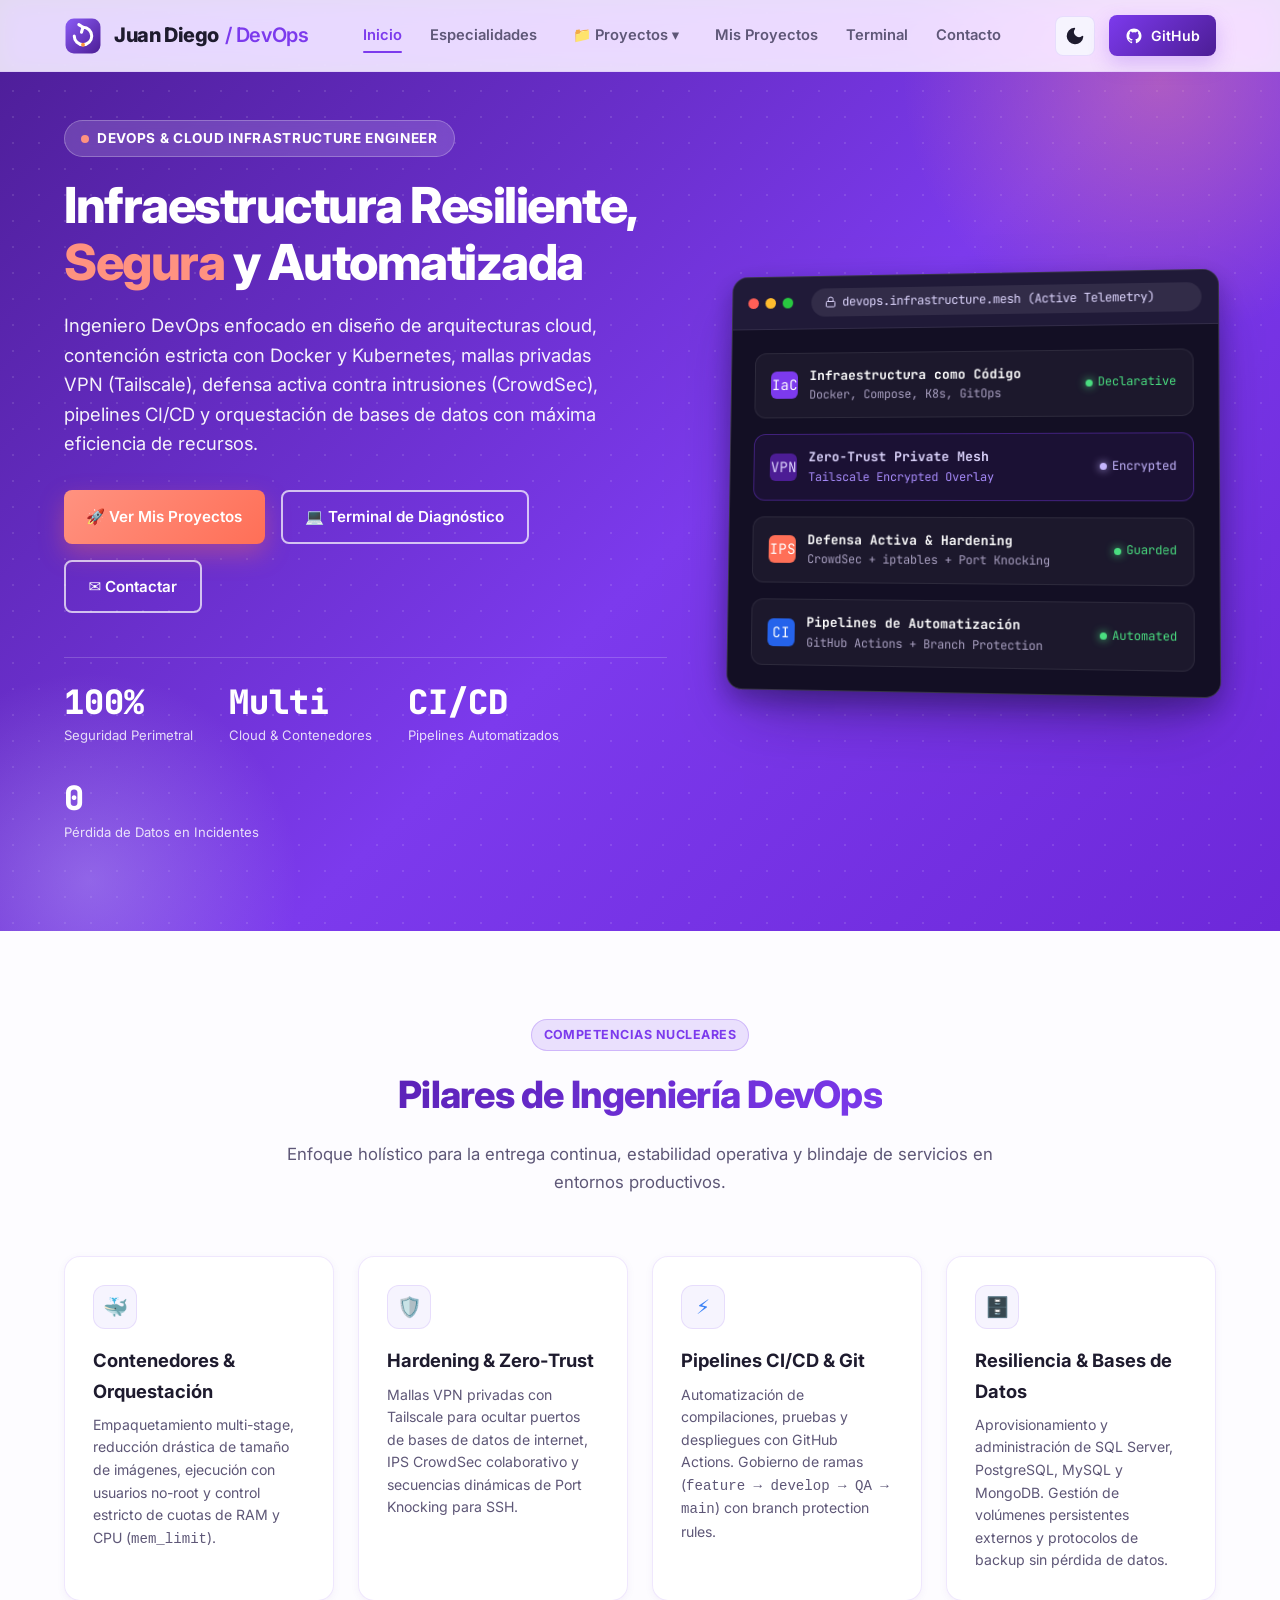
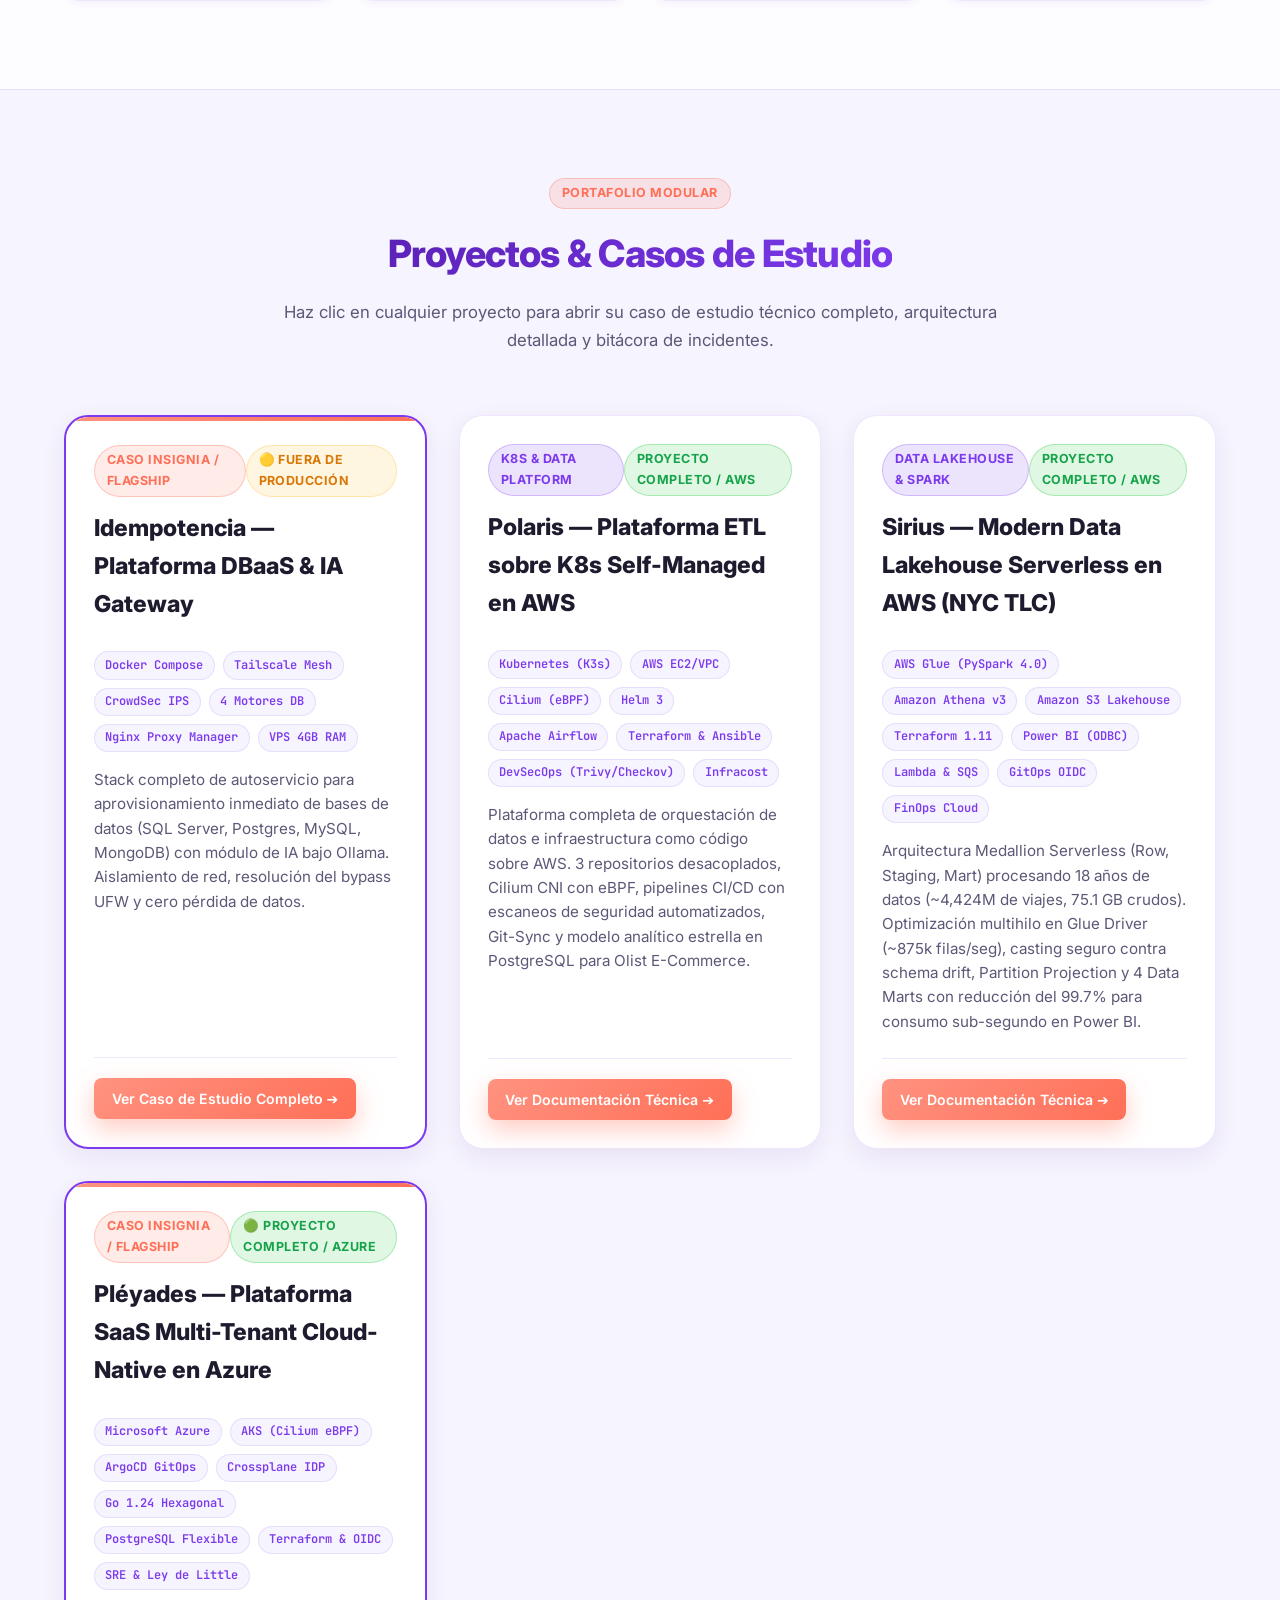
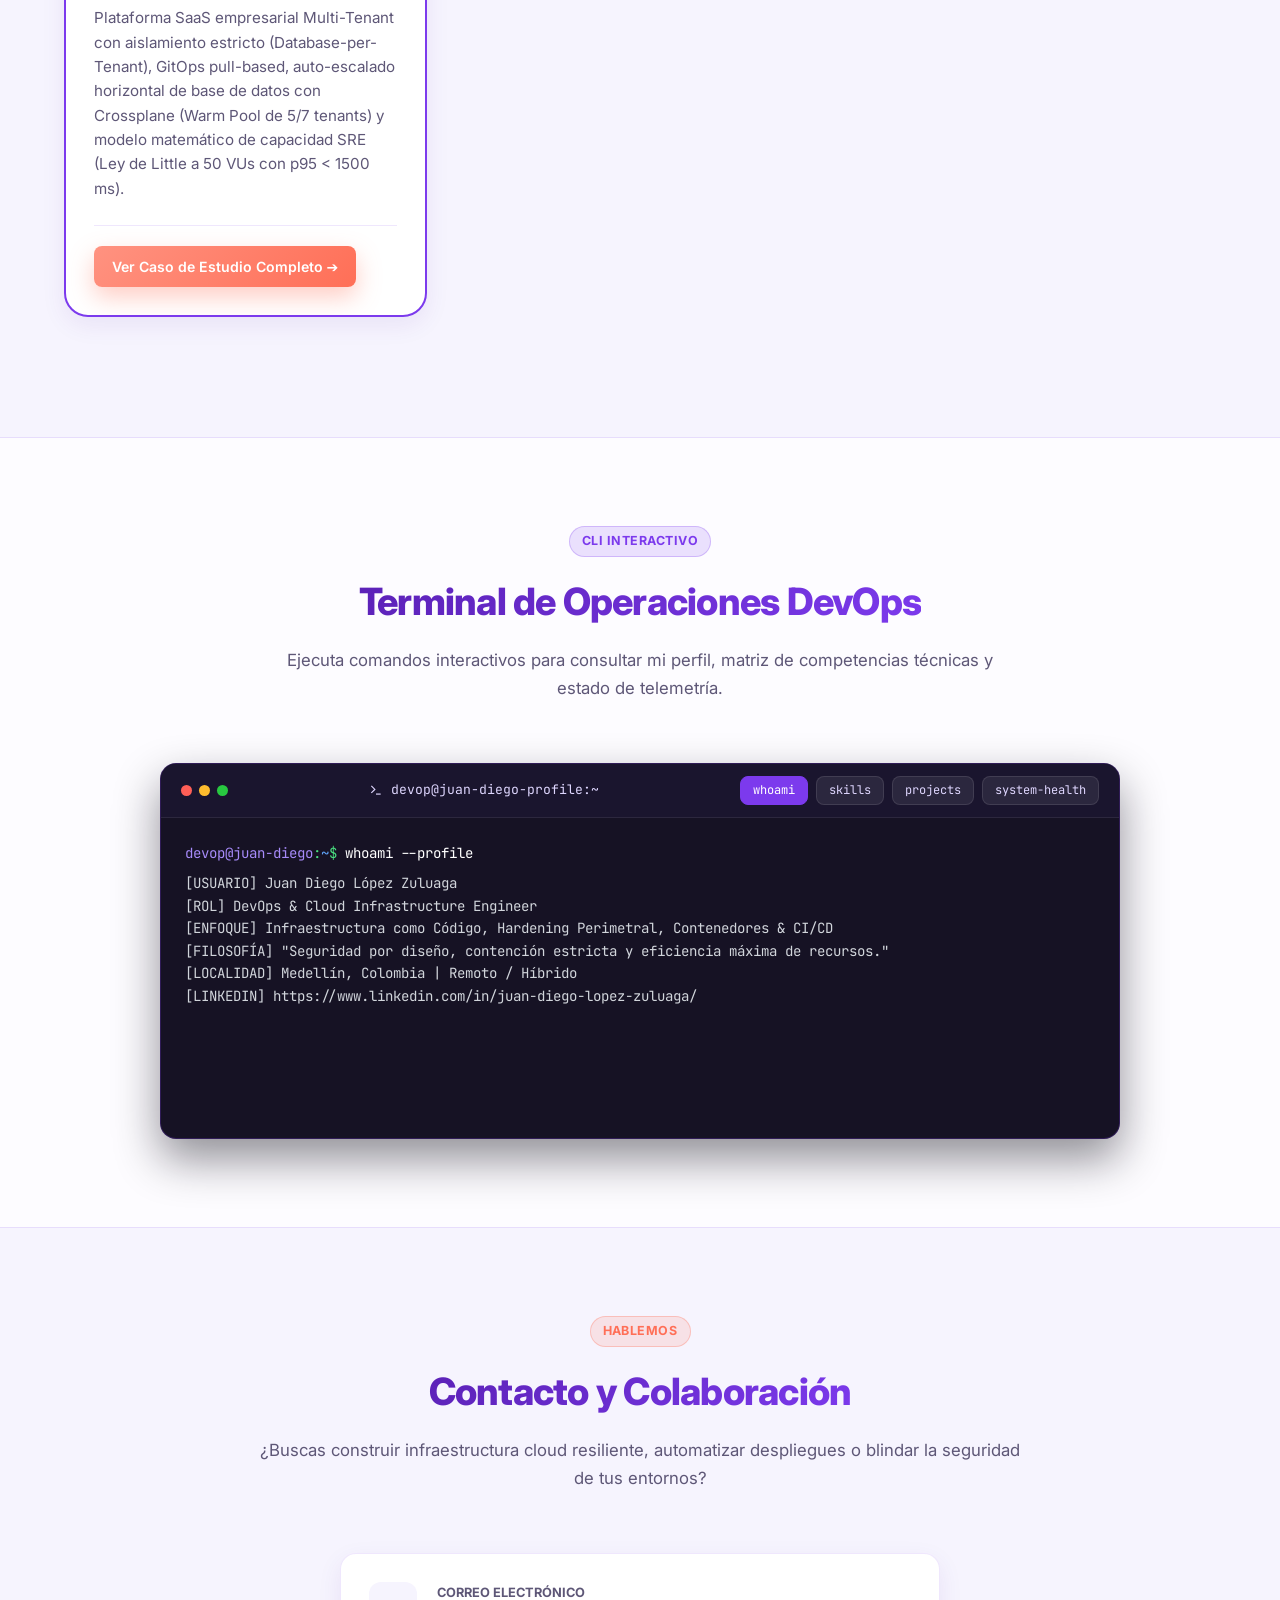
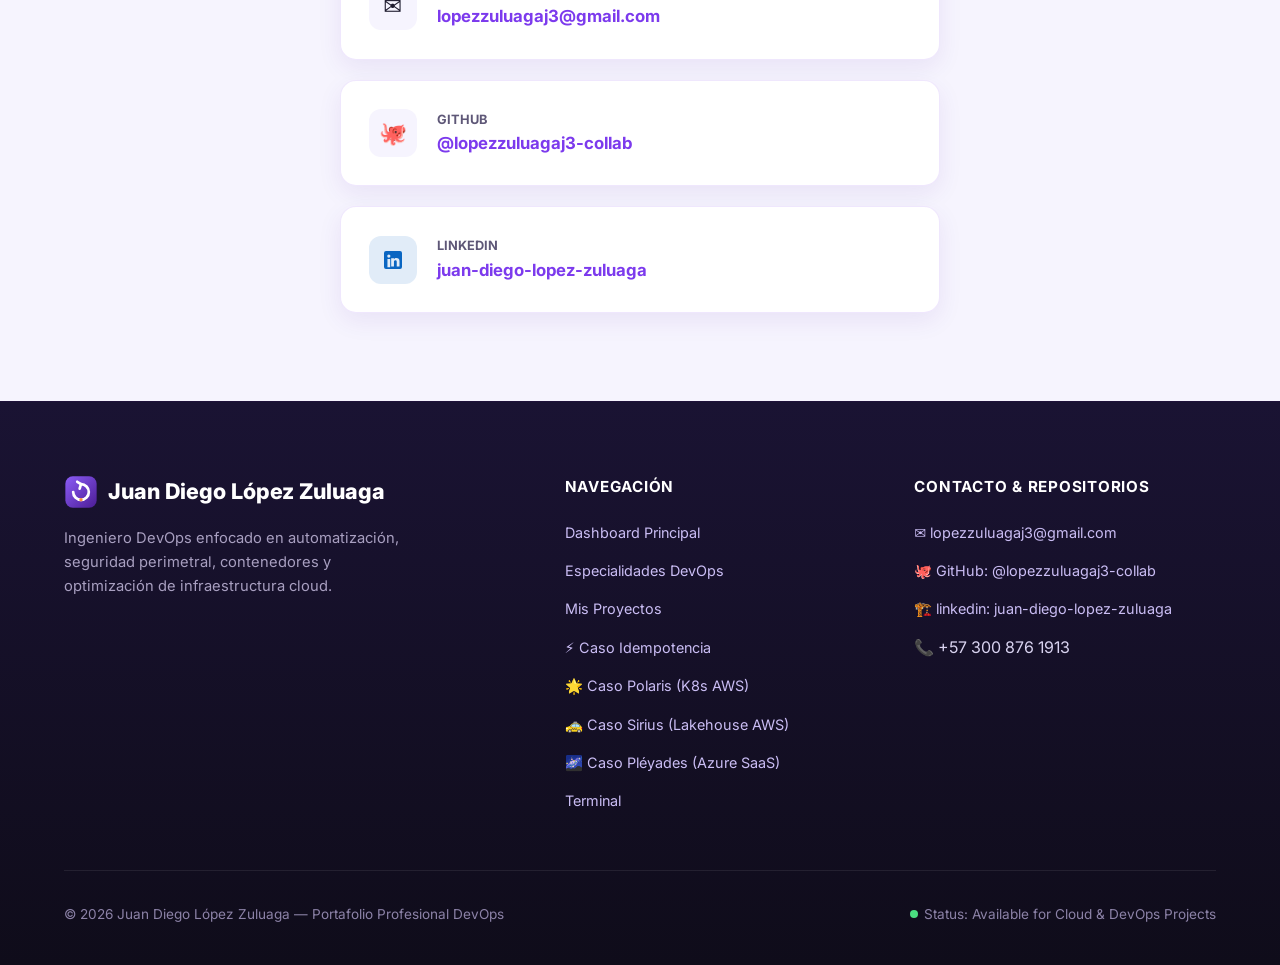
==== commit ce601151: "add: se agrega la documentacion del proyecto pleyades" ====
--- a/index.html
+++ b/index.html
@@ -60,6 +60,13 @@
                 <small>Modern Data Lakehouse en AWS (Spark & Athena)</small>
               </div>
             </a>
+            <a href="./proyectos/pleyades/" class="nav__dropdown-item">
+              <span style="font-size:1.2rem;">🌌</span>
+              <div>
+                <strong>Pléyades</strong>
+                <small>Cloud-Native SaaS, Crossplane & SRE en Azure</small>
+              </div>
+            </a>
           </div>
         </div>
 
@@ -386,6 +393,37 @@
               </a>
             </div>
           </div>
+
+          <!-- Proyecto 4: Pléyades (Plataforma Cloud-Native SaaS en Azure) -->
+          <div class="card project-card project-card--flagship">
+            <div style="display:flex; justify-content:space-between; align-items:center; margin-bottom:0.75rem;">
+              <span class="badge badge--accent">Caso Insignia / Flagship</span>
+              <span class="badge badge--success">🟢 Proyecto Completo / Azure</span>
+            </div>
+
+            <h3 class="project-card__title">Pléyades — Plataforma SaaS Multi-Tenant Cloud-Native en Azure</h3>
+            
+            <div class="project-card__tags">
+              <span class="project-tag">Microsoft Azure</span>
+              <span class="project-tag">AKS (Cilium eBPF)</span>
+              <span class="project-tag">ArgoCD GitOps</span>
+              <span class="project-tag">Crossplane IDP</span>
+              <span class="project-tag">Go 1.24 Hexagonal</span>
+              <span class="project-tag">PostgreSQL Flexible</span>
+              <span class="project-tag">Terraform & OIDC</span>
+              <span class="project-tag">SRE & Ley de Little</span>
+            </div>
+
+            <p class="project-card__desc">
+              Plataforma SaaS empresarial Multi-Tenant con aislamiento estricto (Database-per-Tenant), GitOps pull-based, auto-escalado horizontal de base de datos con Crossplane (Warm Pool de 5/7 tenants) y modelo matemático de capacidad SRE (Ley de Little a 50 VUs con p95 &lt; 1500 ms).
+            </p>
+
+            <div class="project-card__footer">
+              <a href="./proyectos/pleyades/" class="button button--accent" style="padding:0.55rem 1.1rem; font-size:0.88rem;">
+                Ver Caso de Estudio Completo ➔
+              </a>
+            </div>
+          </div>
         </div>
       </div>
     </section>
@@ -515,6 +553,7 @@
             <li><a href="./proyectos/idempotencia/" class="footer__link">⚡ Caso Idempotencia</a></li>
             <li><a href="./proyectos/polaris/" class="footer__link">🌟 Caso Polaris (K8s AWS)</a></li>
             <li><a href="./proyectos/sirius/" class="footer__link">🚕 Caso Sirius (Lakehouse AWS)</a></li>
+            <li><a href="./proyectos/pleyades/" class="footer__link">🌌 Caso Pléyades (Azure SaaS)</a></li>
             <li><a href="#terminal-general" class="footer__link">Terminal</a></li>
           </ul>
         </div>
